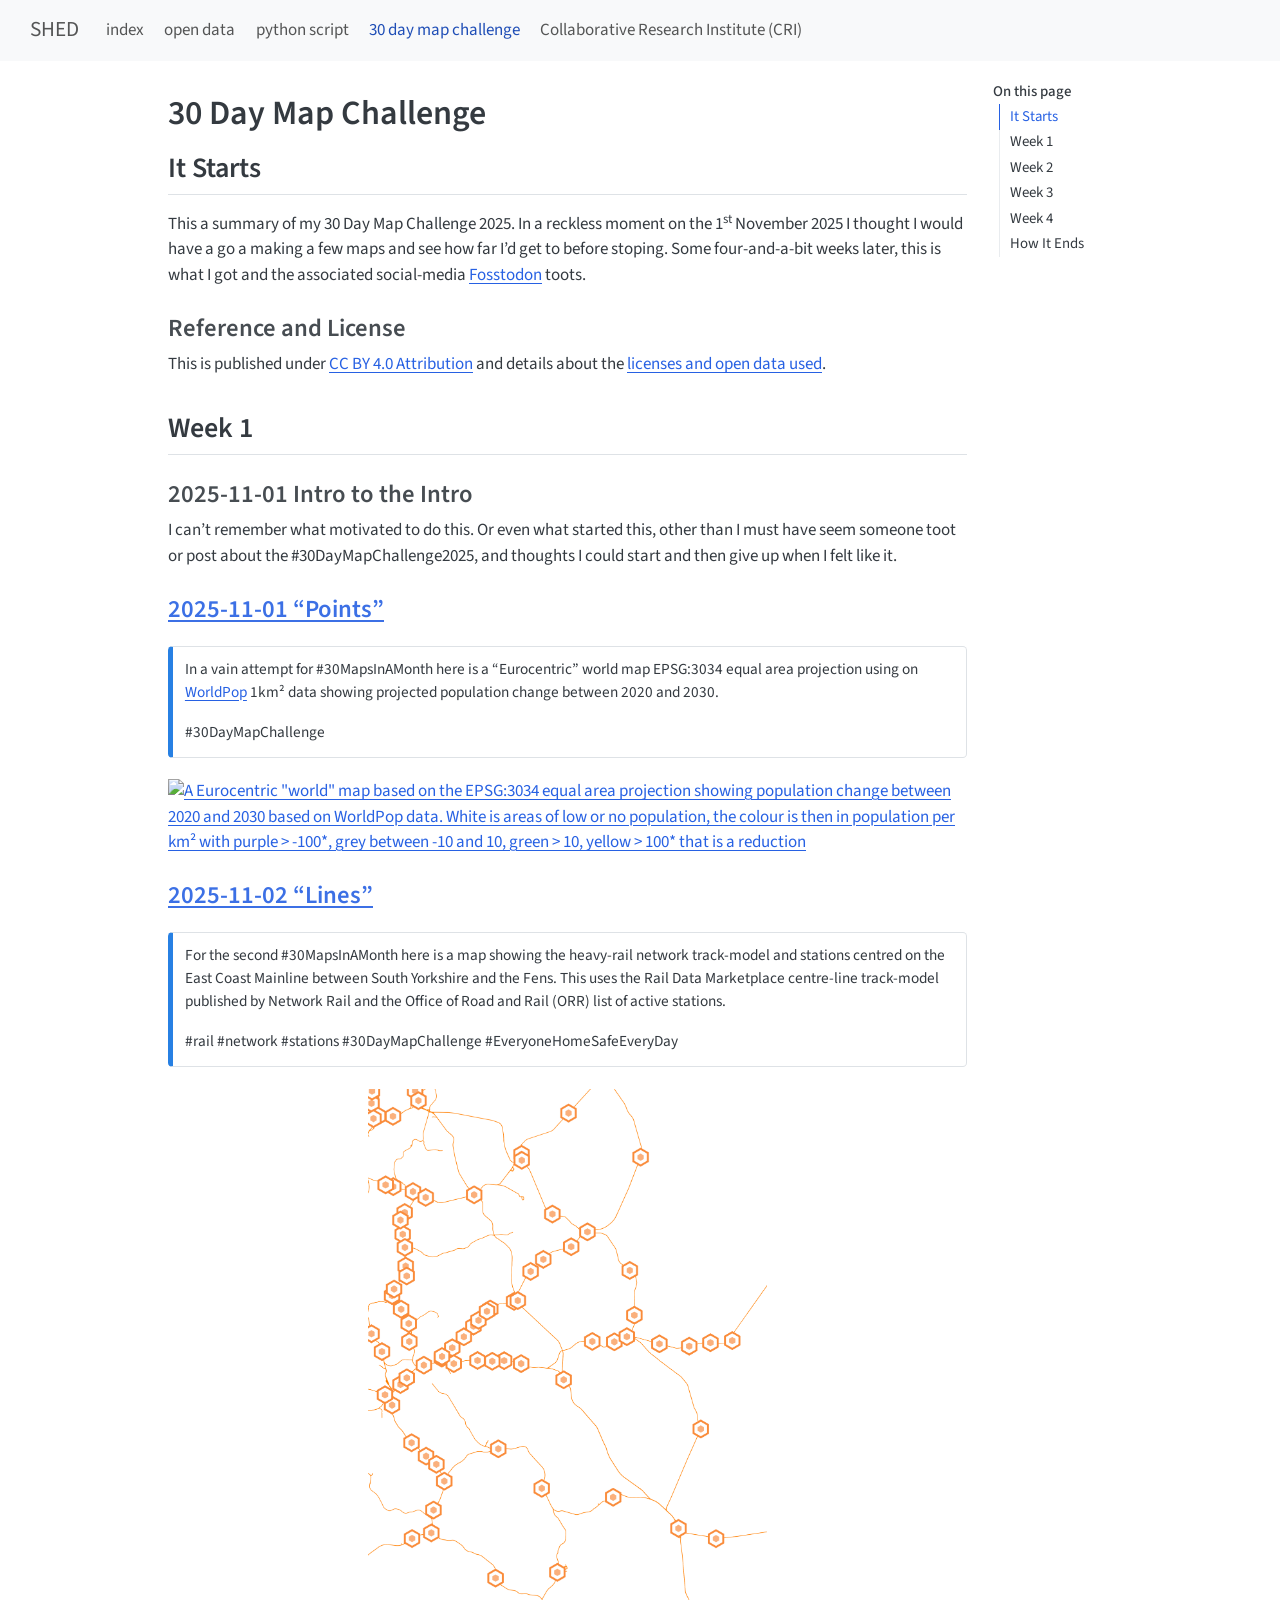
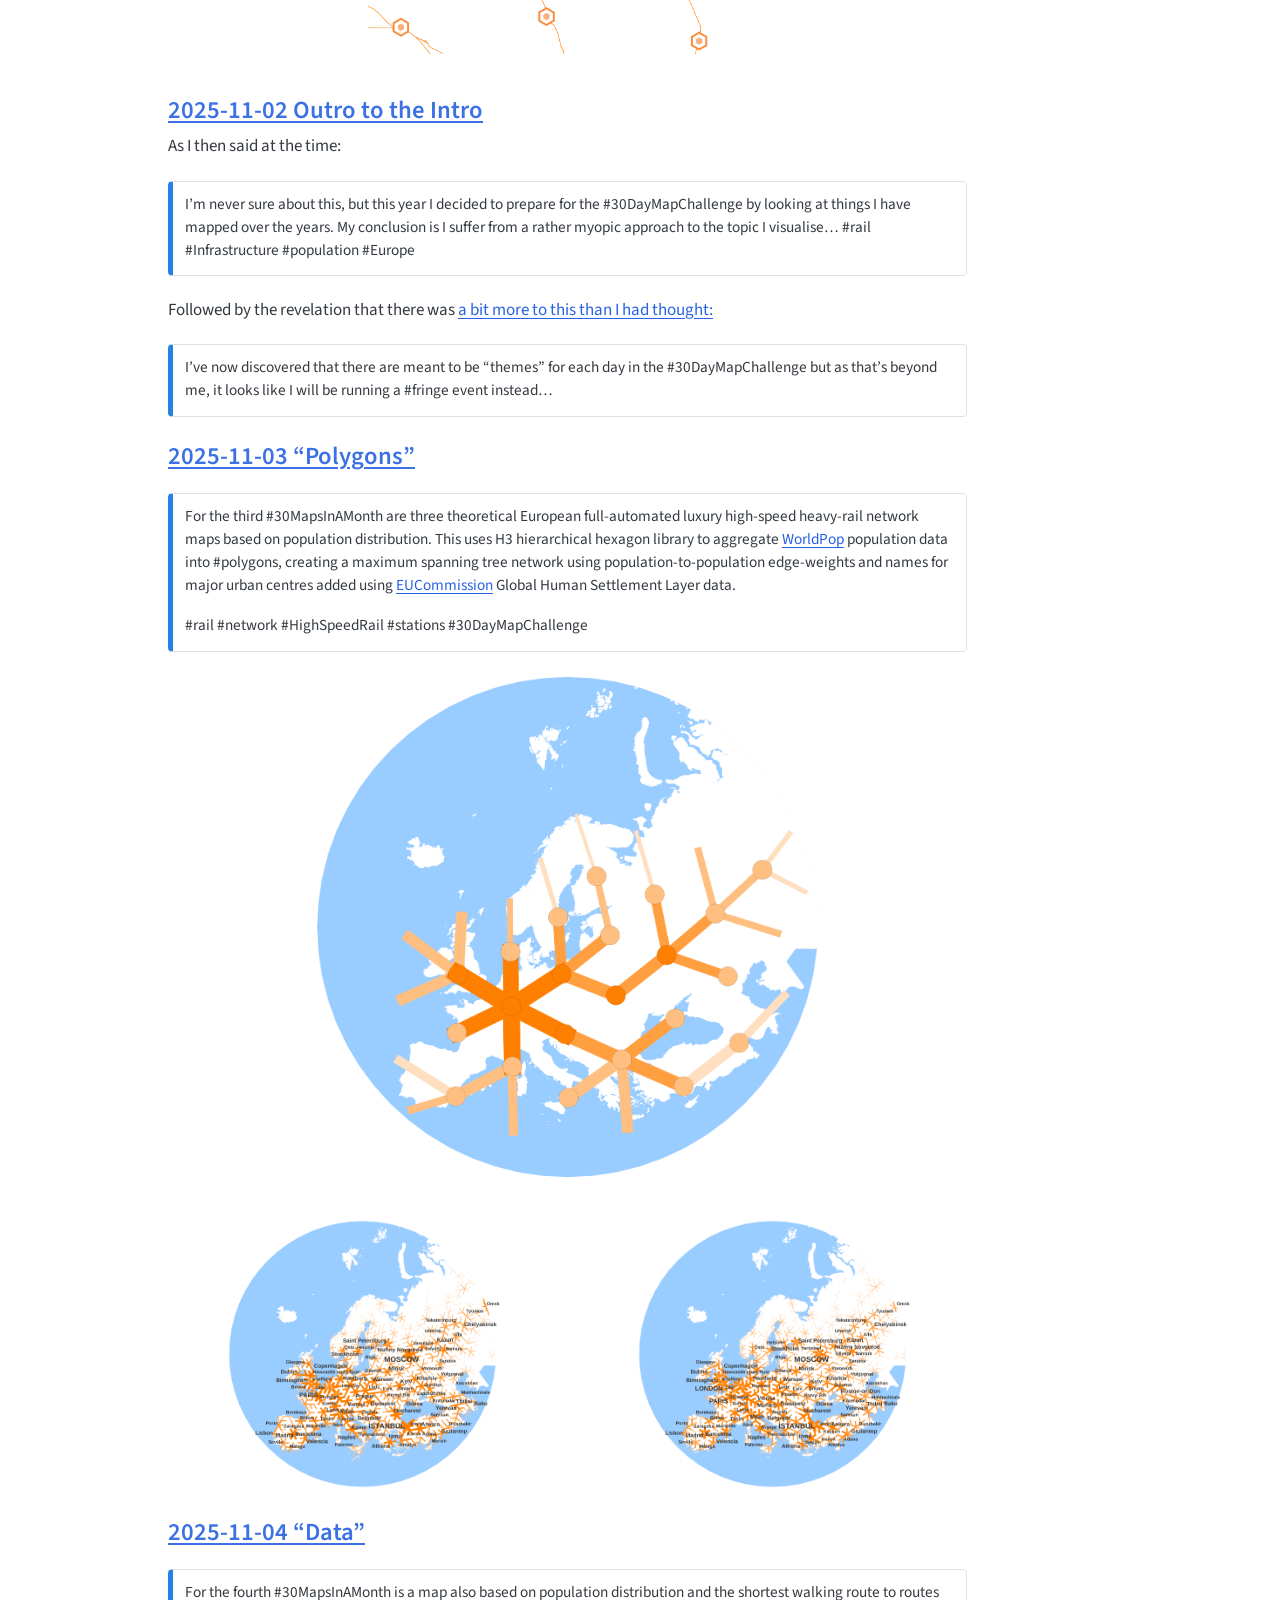
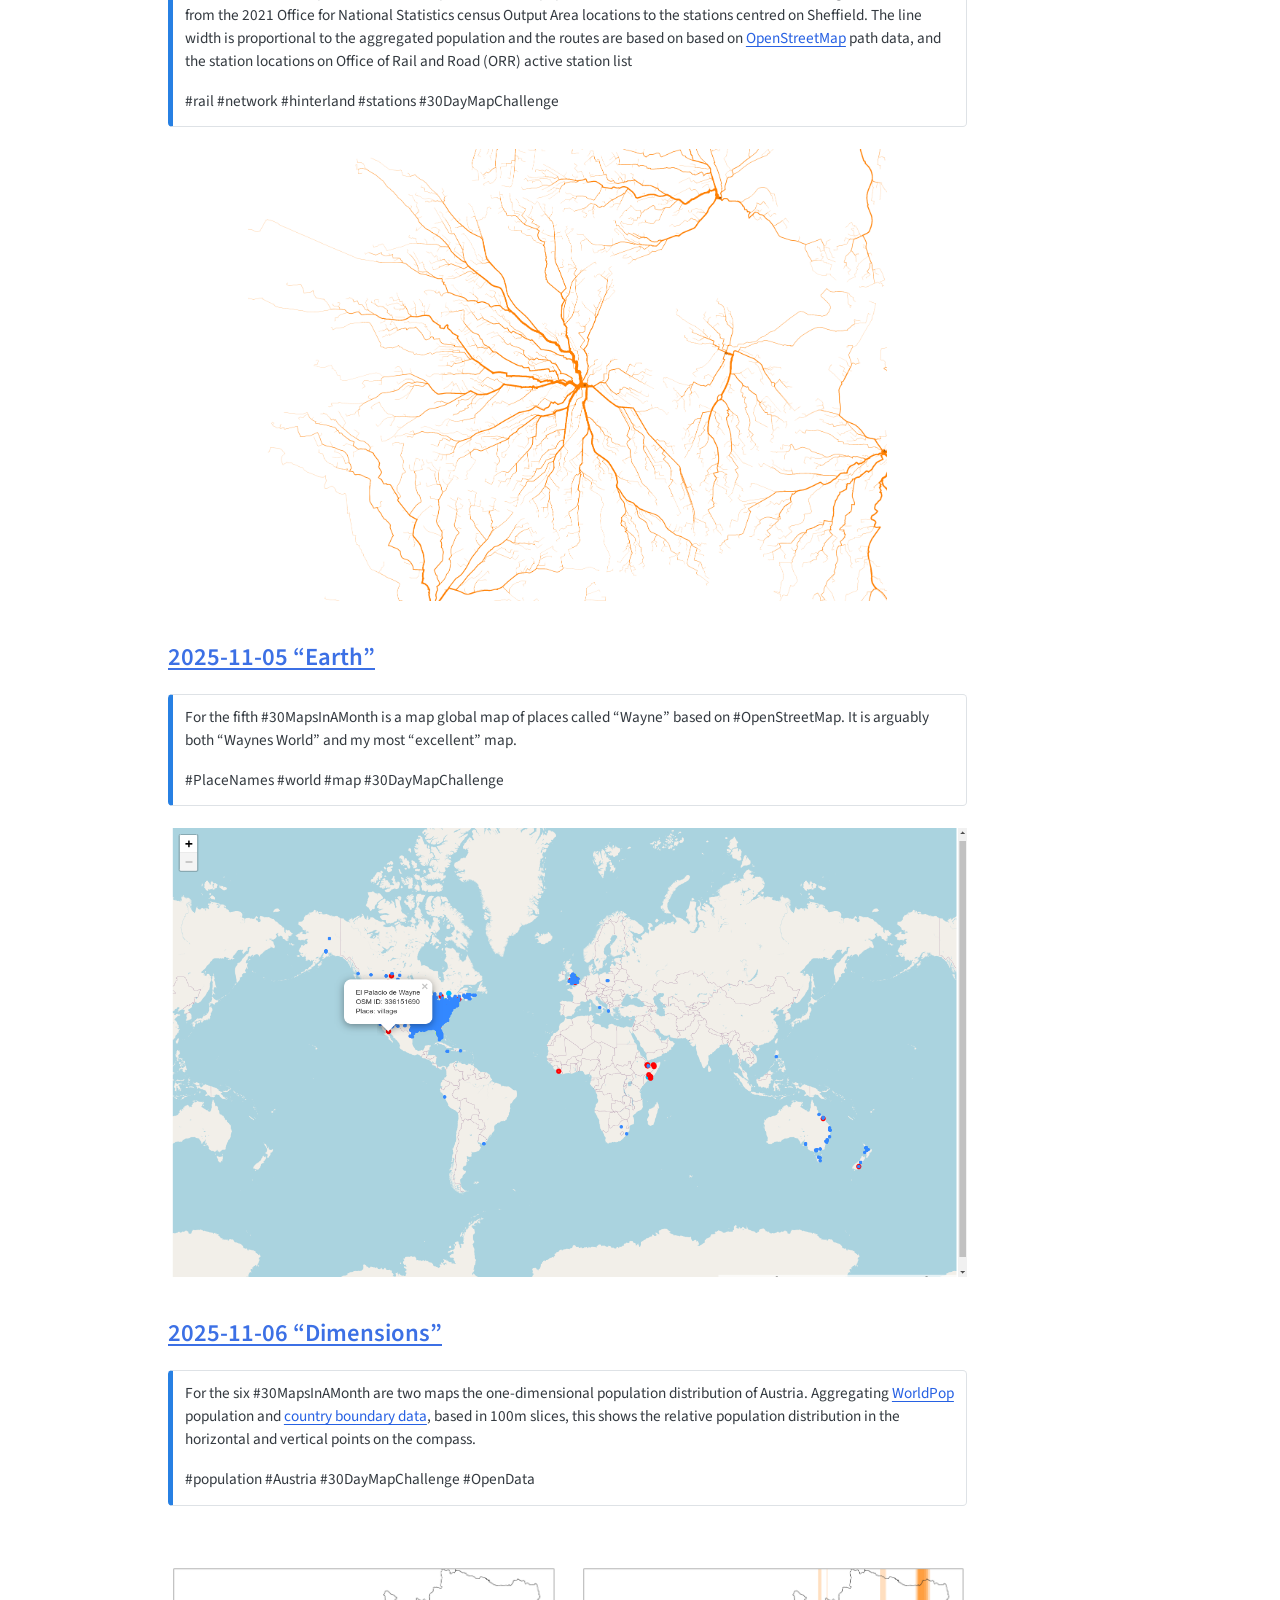
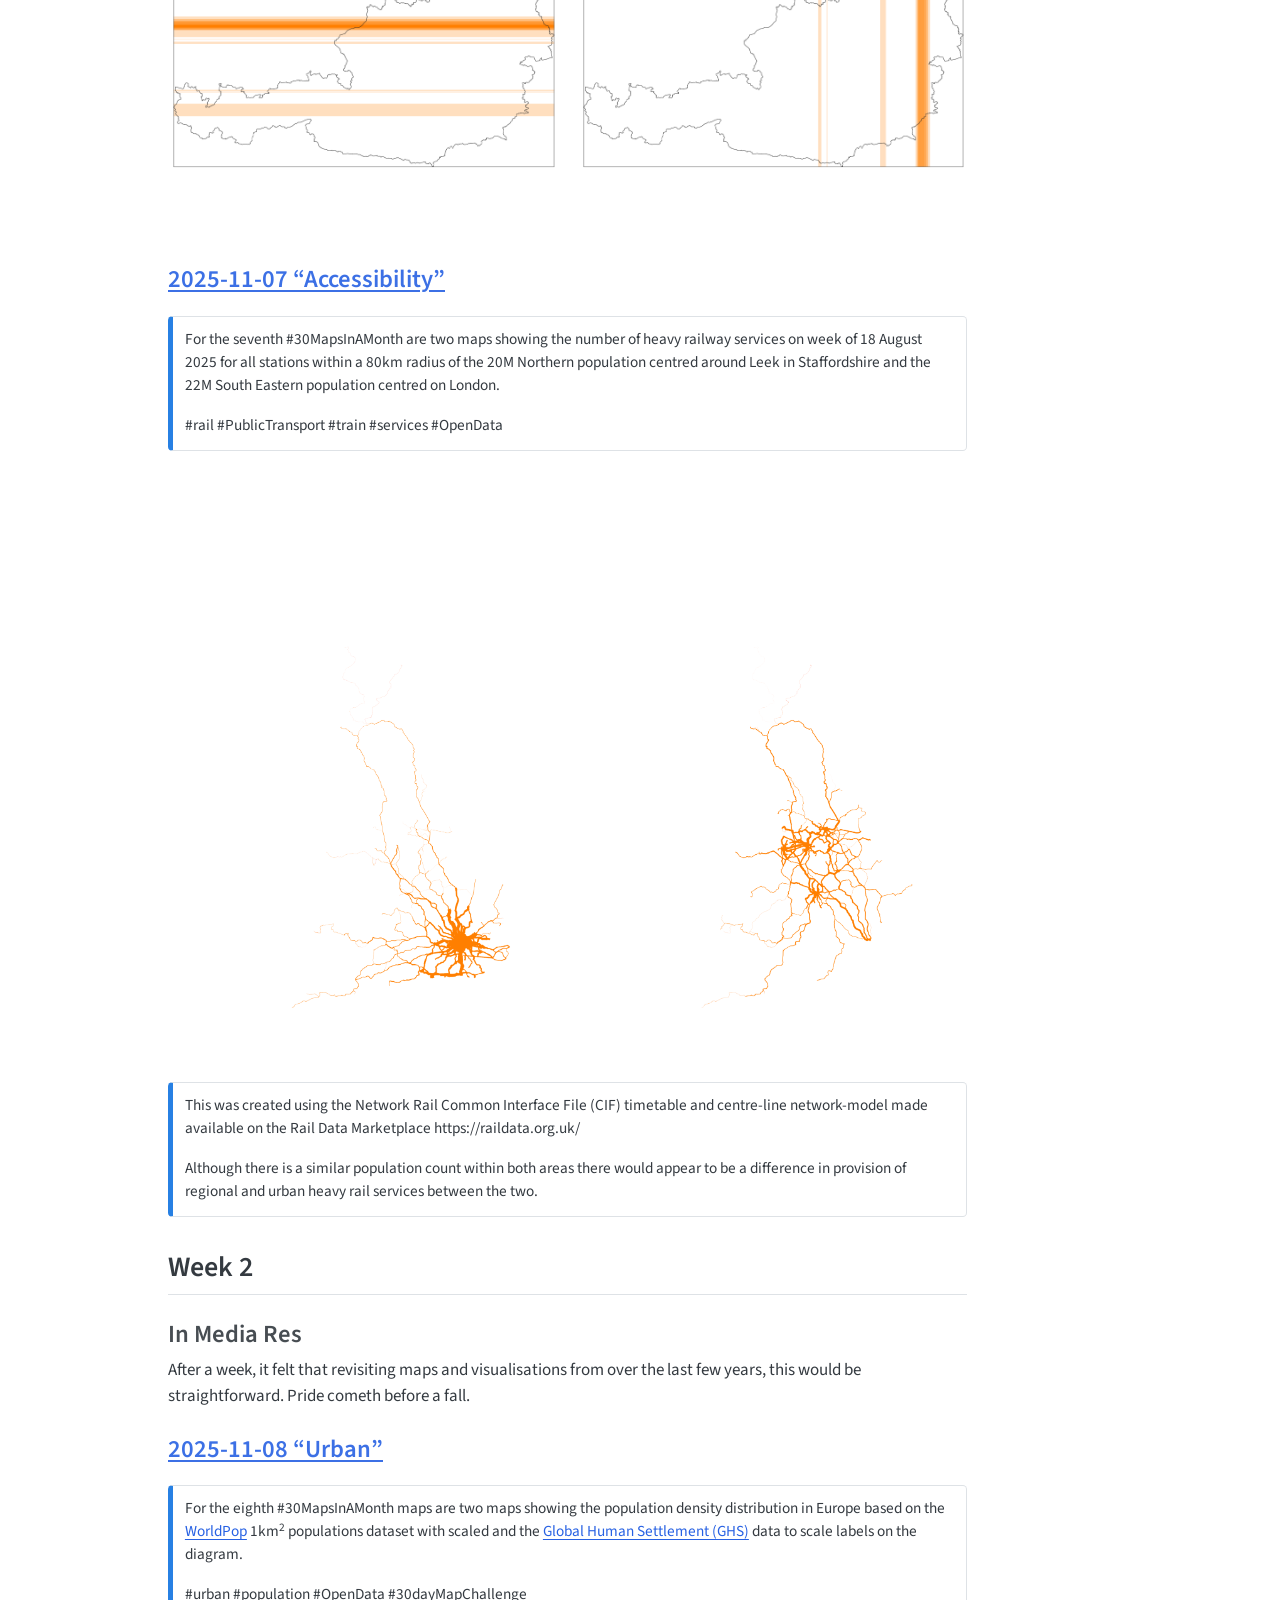
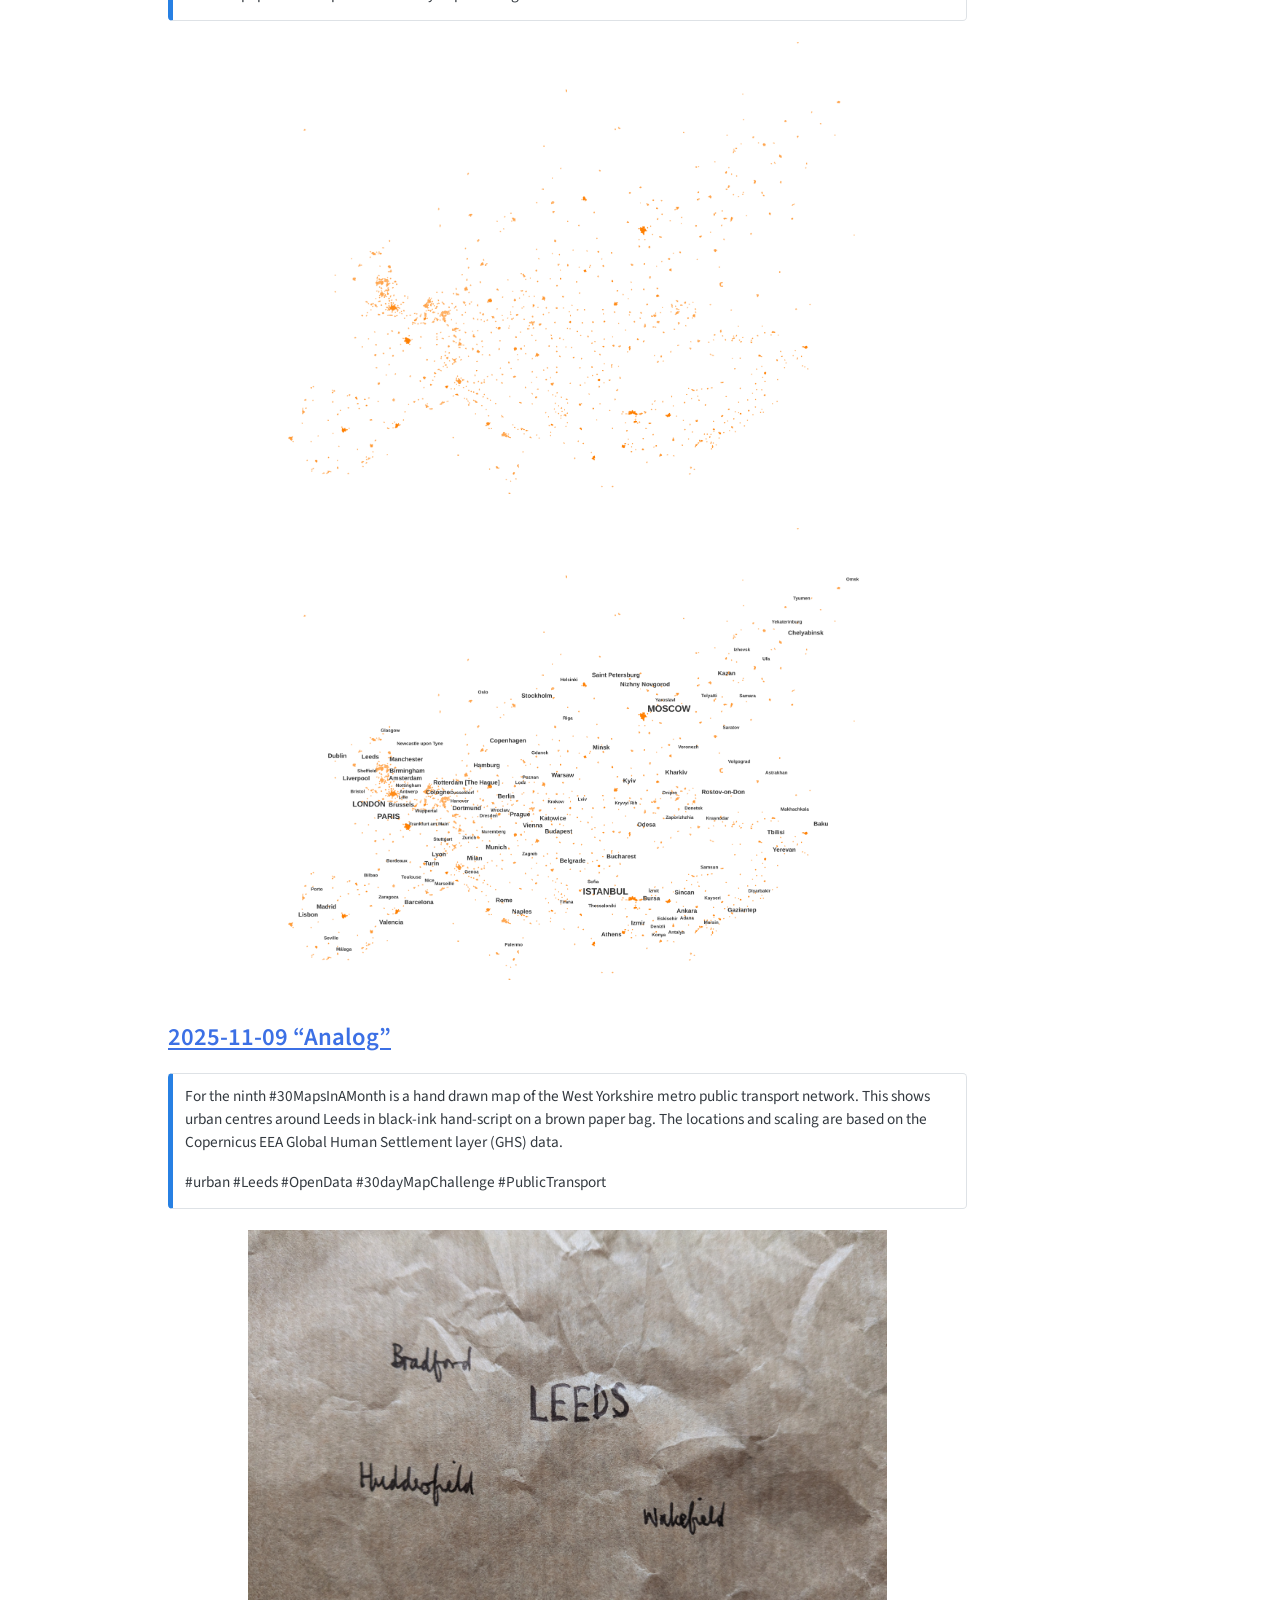
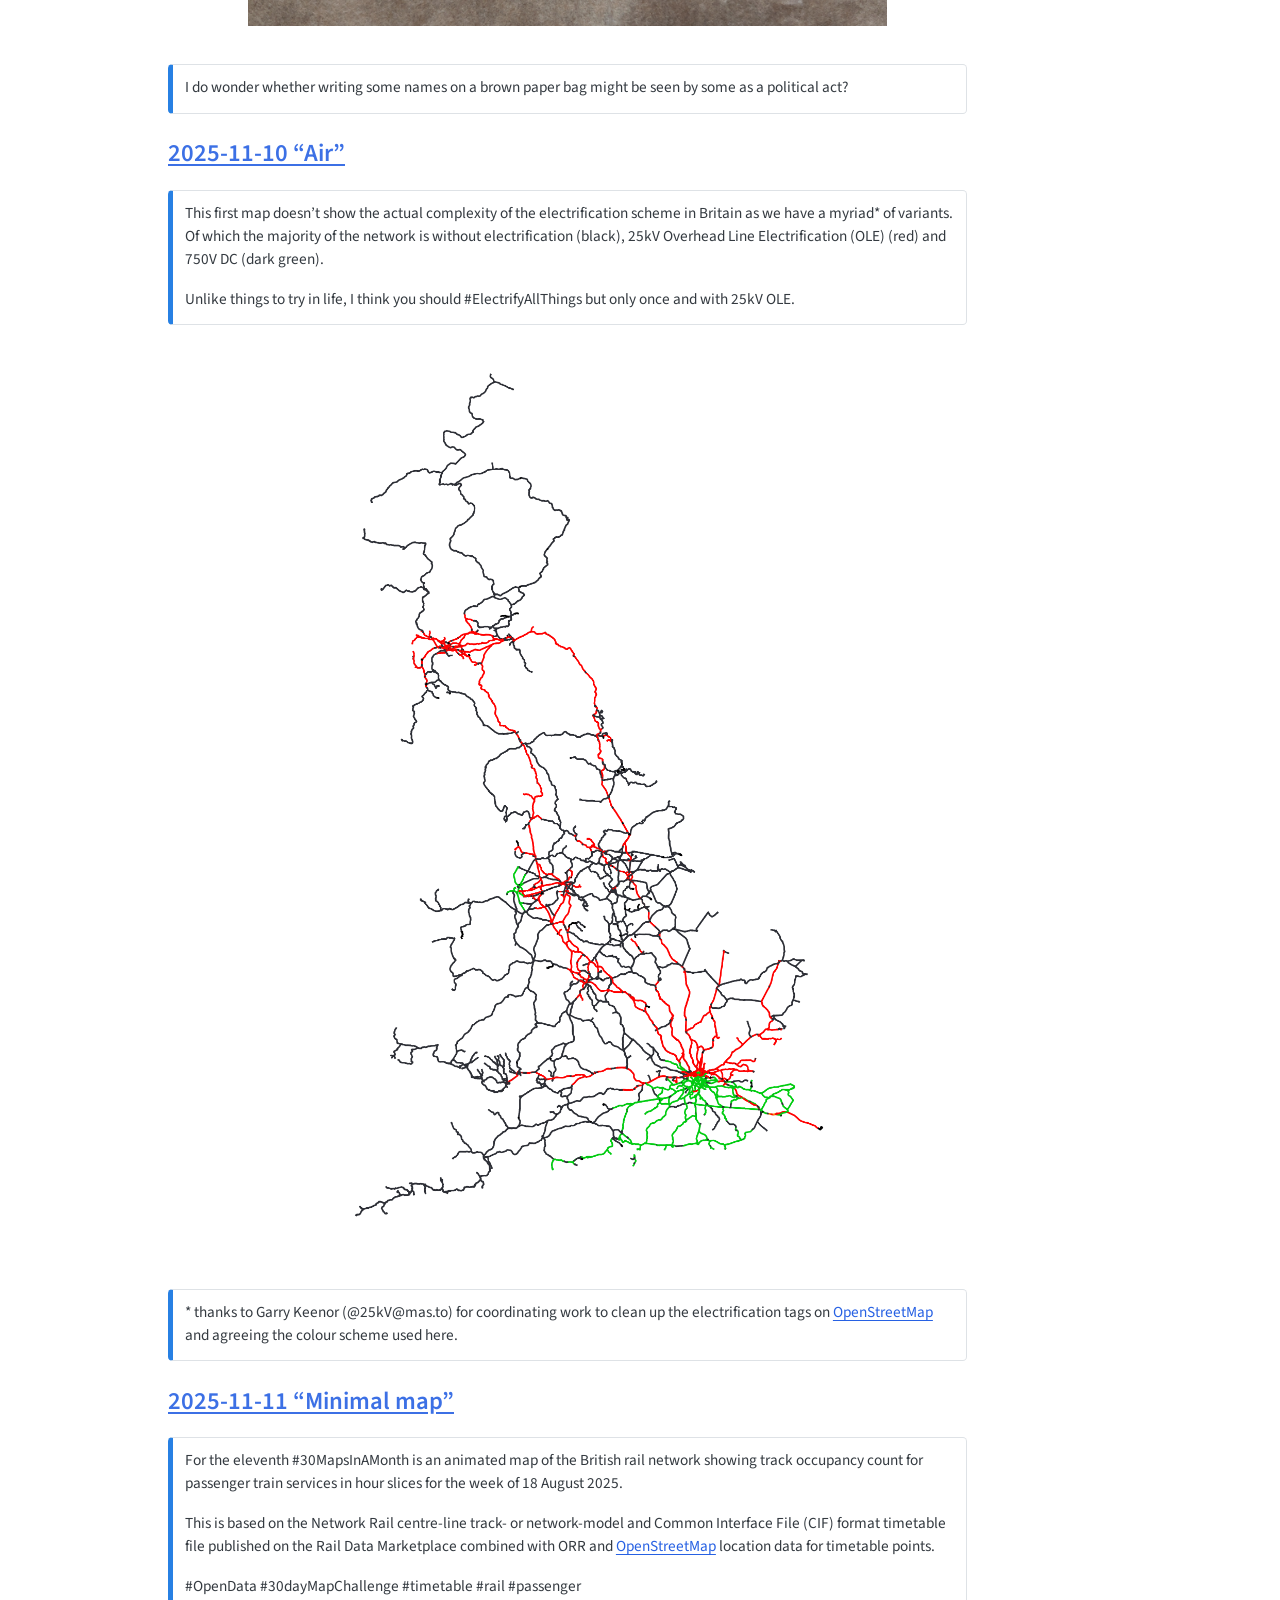
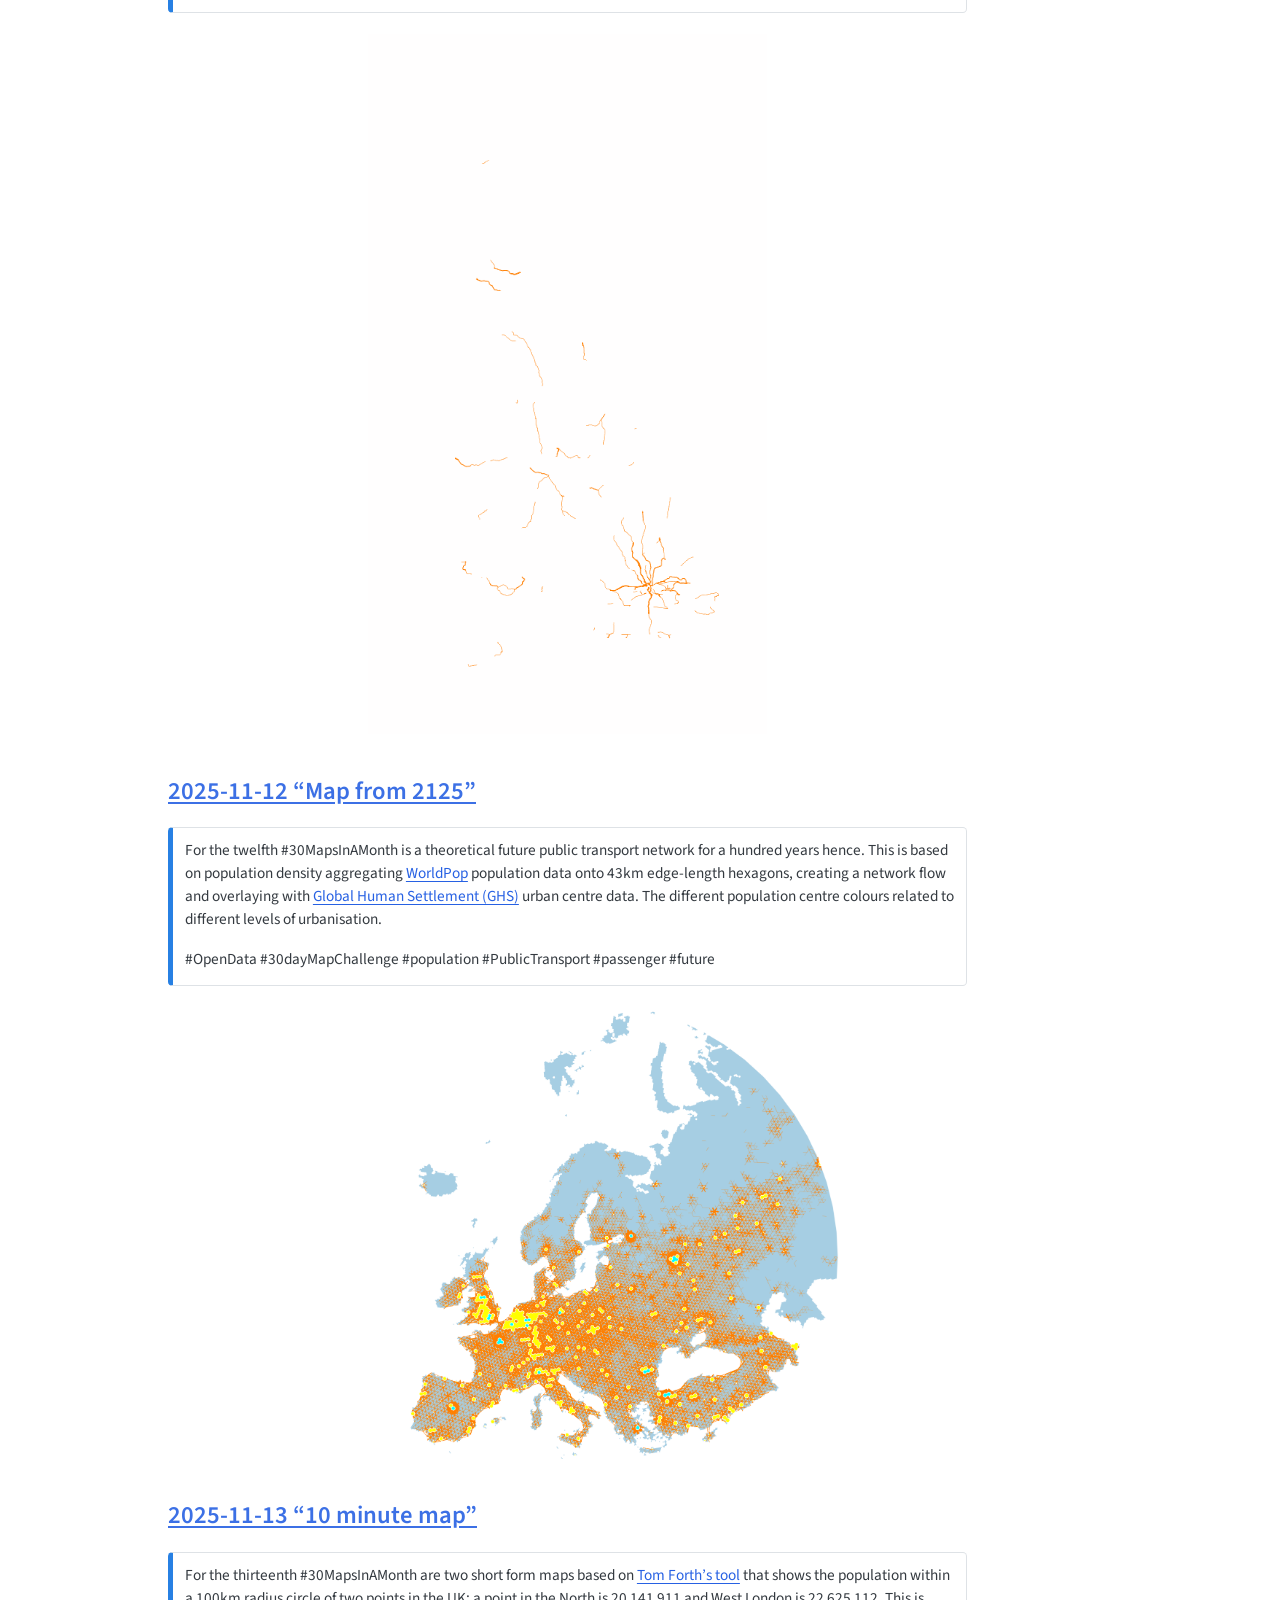
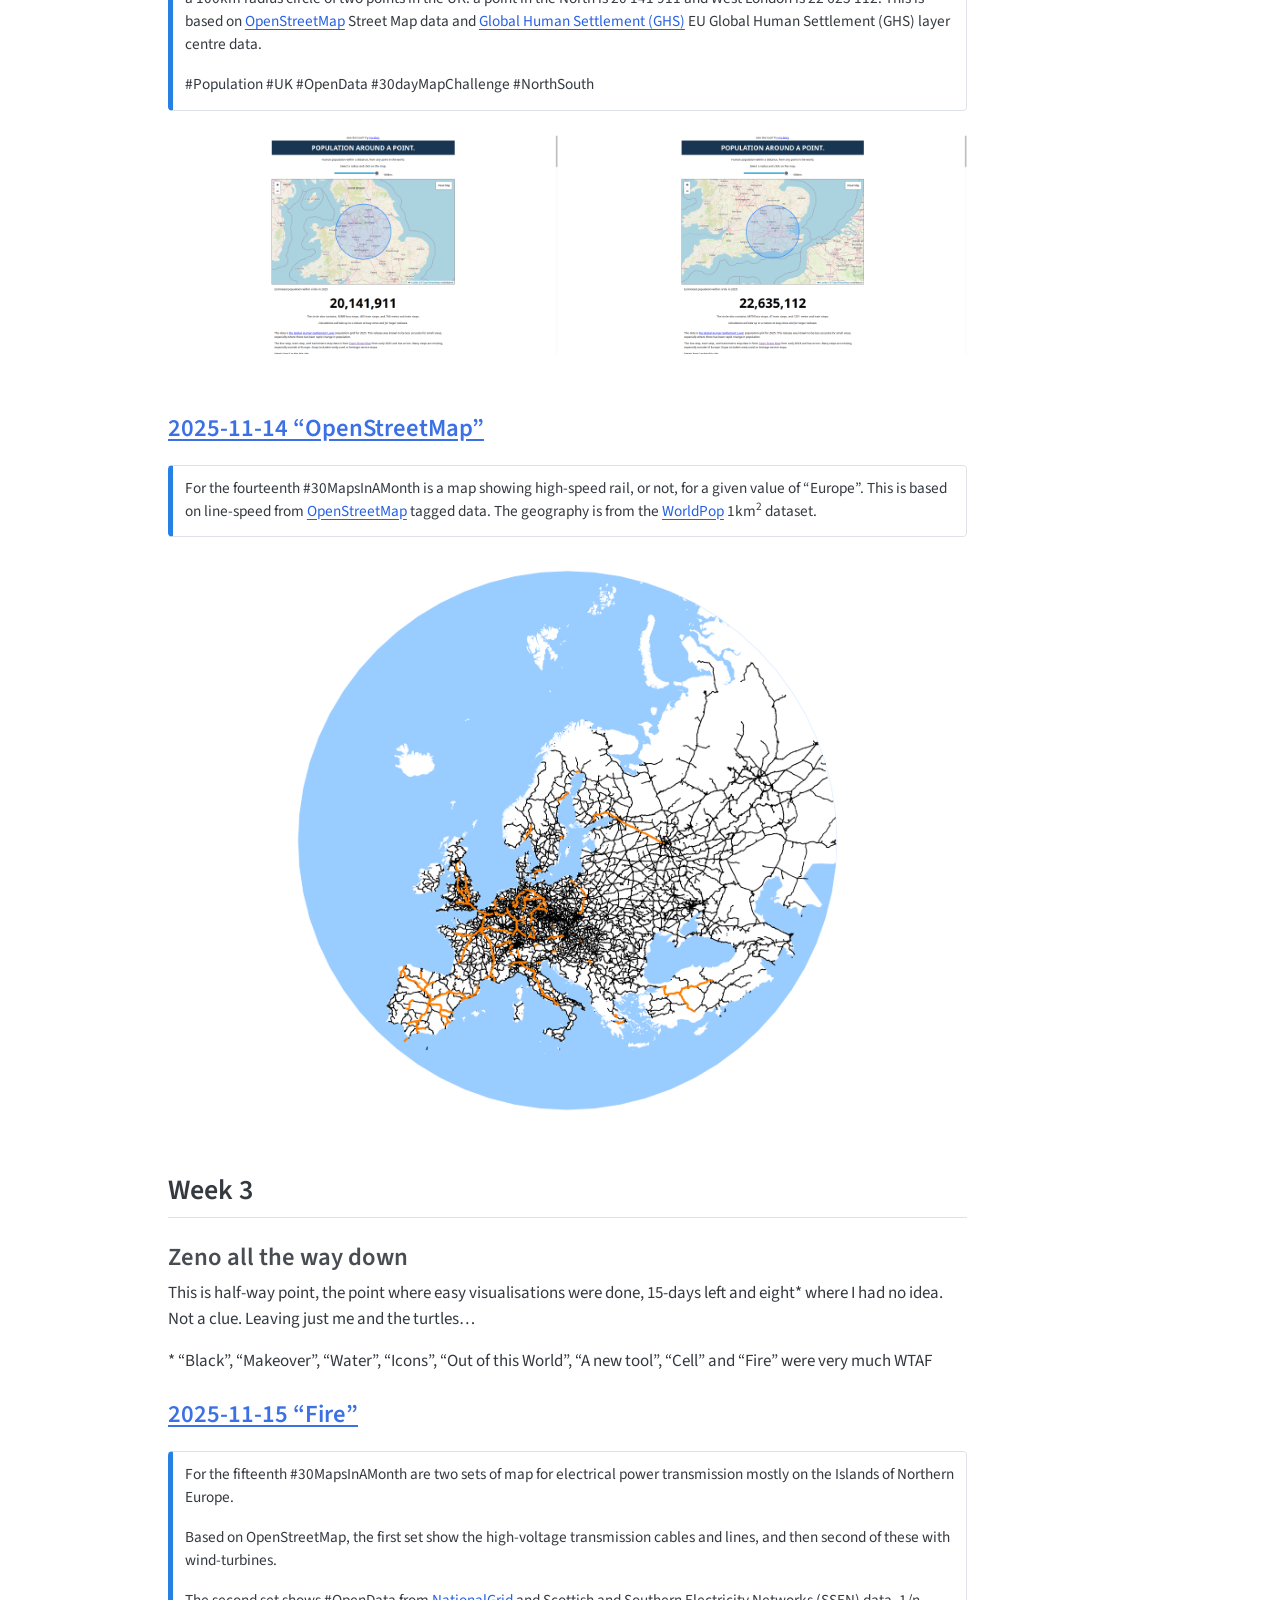
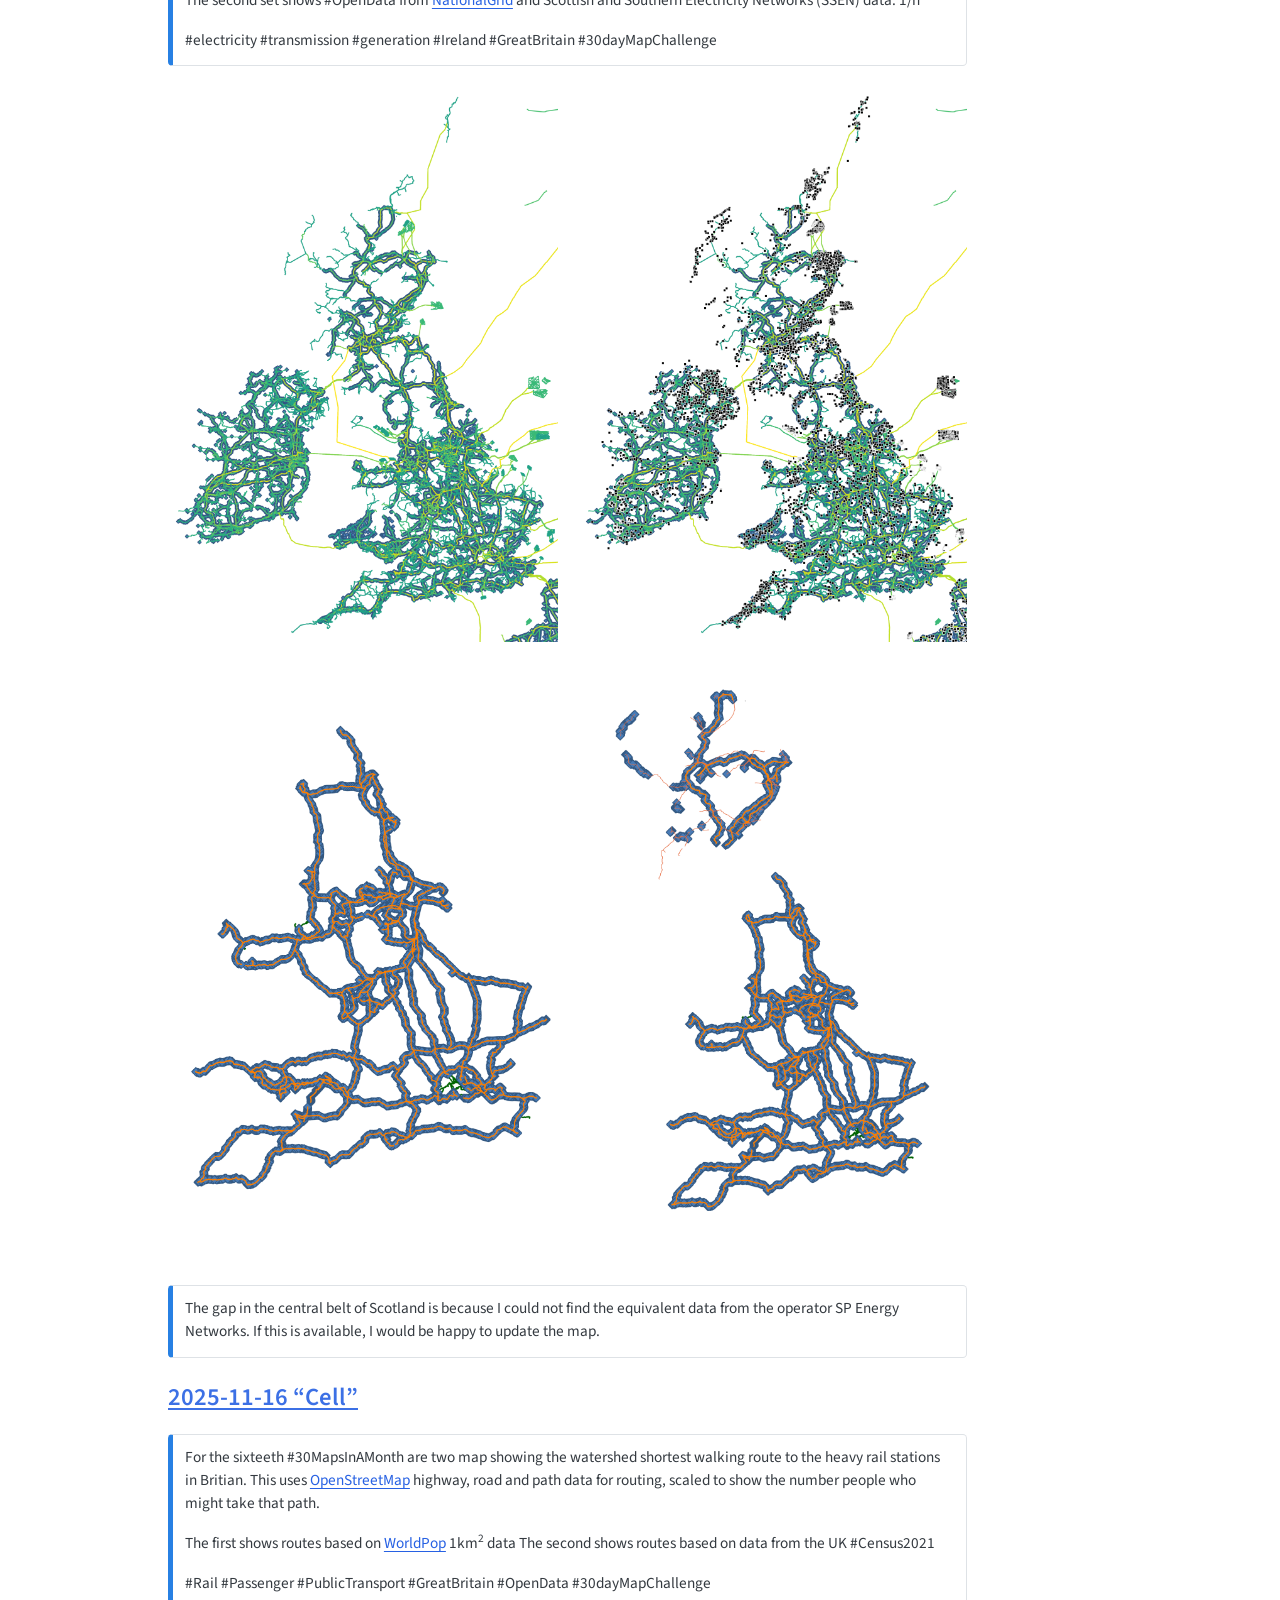
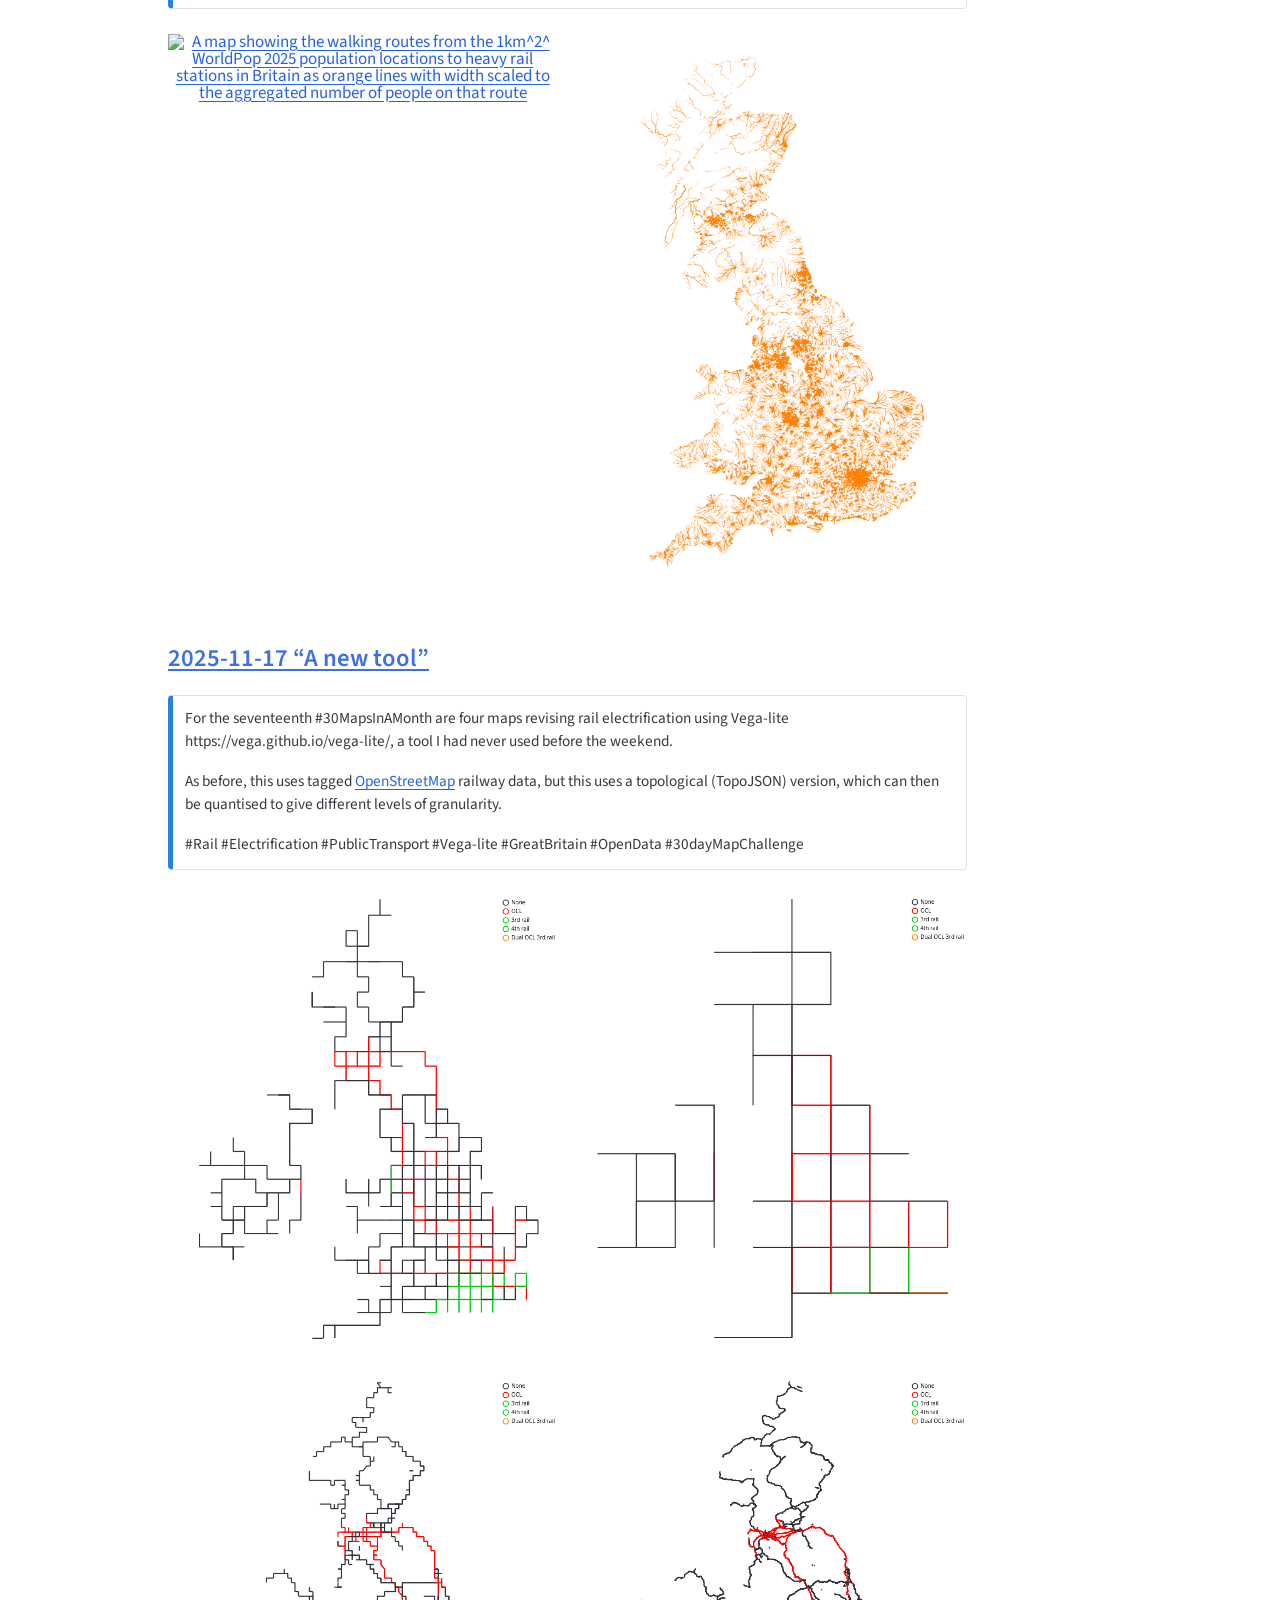
==== 30daymapchallenge.html @ ccc56077 "Built site for gh-pages" ====
<!DOCTYPE html>
<html xmlns="http://www.w3.org/1999/xhtml" lang="en" xml:lang="en"><head>

<meta charset="utf-8">
<meta name="generator" content="quarto-1.5.55">

<meta name="viewport" content="width=device-width, initial-scale=1.0, user-scalable=yes">


<title>30 Day Map Challenge – SHED</title>
<style>
code{white-space: pre-wrap;}
span.smallcaps{font-variant: small-caps;}
div.columns{display: flex; gap: min(4vw, 1.5em);}
div.column{flex: auto; overflow-x: auto;}
div.hanging-indent{margin-left: 1.5em; text-indent: -1.5em;}
ul.task-list{list-style: none;}
ul.task-list li input[type="checkbox"] {
  width: 0.8em;
  margin: 0 0.8em 0.2em -1em; /* quarto-specific, see https://github.com/quarto-dev/quarto-cli/issues/4556 */ 
  vertical-align: middle;
}
</style>


<script src="site_libs/quarto-nav/quarto-nav.js"></script>
<script src="site_libs/quarto-nav/headroom.min.js"></script>
<script src="site_libs/clipboard/clipboard.min.js"></script>
<script src="site_libs/quarto-search/autocomplete.umd.js"></script>
<script src="site_libs/quarto-search/fuse.min.js"></script>
<script src="site_libs/quarto-search/quarto-search.js"></script>
<meta name="quarto:offset" content="./">
<script src="site_libs/quarto-html/quarto.js"></script>
<script src="site_libs/quarto-html/popper.min.js"></script>
<script src="site_libs/quarto-html/tippy.umd.min.js"></script>
<script src="site_libs/quarto-html/anchor.min.js"></script>
<link href="site_libs/quarto-html/tippy.css" rel="stylesheet">
<link href="site_libs/quarto-html/quarto-syntax-highlighting.css" rel="stylesheet" id="quarto-text-highlighting-styles">
<script src="site_libs/bootstrap/bootstrap.min.js"></script>
<link href="site_libs/bootstrap/bootstrap-icons.css" rel="stylesheet">
<link href="site_libs/bootstrap/bootstrap.min.css" rel="stylesheet" id="quarto-bootstrap" data-mode="light">
<script src="site_libs/quarto-contrib/glightbox/glightbox.min.js"></script>
<link href="site_libs/quarto-contrib/glightbox/glightbox.min.css" rel="stylesheet">
<link href="site_libs/quarto-contrib/glightbox/lightbox.css" rel="stylesheet">
<script id="quarto-search-options" type="application/json">{
  "location": "navbar",
  "copy-button": false,
  "collapse-after": 3,
  "panel-placement": "end",
  "type": "overlay",
  "limit": 50,
  "keyboard-shortcut": [
    "f",
    "/",
    "s"
  ],
  "show-item-context": false,
  "language": {
    "search-no-results-text": "No results",
    "search-matching-documents-text": "matching documents",
    "search-copy-link-title": "Copy link to search",
    "search-hide-matches-text": "Hide additional matches",
    "search-more-match-text": "more match in this document",
    "search-more-matches-text": "more matches in this document",
    "search-clear-button-title": "Clear",
    "search-text-placeholder": "",
    "search-detached-cancel-button-title": "Cancel",
    "search-submit-button-title": "Submit",
    "search-label": "Search"
  }
}</script>


</head>

<body class="nav-fixed">

<div id="quarto-search-results"></div>
  <header id="quarto-header" class="headroom fixed-top">
    <nav class="navbar navbar-expand-lg " data-bs-theme="dark">
      <div class="navbar-container container-fluid">
      <div class="navbar-brand-container mx-auto">
    <a class="navbar-brand" href="./index.html">
    <span class="navbar-title">SHED</span>
    </a>
  </div>
            <div id="quarto-search" class="" title="Search"></div>
          <button class="navbar-toggler" type="button" data-bs-toggle="collapse" data-bs-target="#navbarCollapse" aria-controls="navbarCollapse" role="menu" aria-expanded="false" aria-label="Toggle navigation" onclick="if (window.quartoToggleHeadroom) { window.quartoToggleHeadroom(); }">
  <span class="navbar-toggler-icon"></span>
</button>
          <div class="collapse navbar-collapse" id="navbarCollapse">
            <ul class="navbar-nav navbar-nav-scroll me-auto">
  <li class="nav-item">
    <a class="nav-link" href="./index.html"> 
<span class="menu-text">index</span></a>
  </li>  
  <li class="nav-item">
    <a class="nav-link" href="./opendata.html"> 
<span class="menu-text">open data</span></a>
  </li>  
  <li class="nav-item">
    <a class="nav-link" href="./script.html"> 
<span class="menu-text">python script</span></a>
  </li>  
  <li class="nav-item">
    <a class="nav-link active" href="./30daymapchallenge.html" aria-current="page"> 
<span class="menu-text">30 day map challenge</span></a>
  </li>  
  <li class="nav-item">
    <a class="nav-link" href="./CRI.qmd"> 
<span class="menu-text">Collaborative Research Institute (CRI)</span></a>
  </li>  
</ul>
          </div> <!-- /navcollapse -->
            <div class="quarto-navbar-tools">
</div>
      </div> <!-- /container-fluid -->
    </nav>
</header>
<!-- content -->
<div id="quarto-content" class="quarto-container page-columns page-rows-contents page-layout-article page-navbar">
<!-- sidebar -->
<!-- margin-sidebar -->
    <div id="quarto-margin-sidebar" class="sidebar margin-sidebar">
        <nav id="TOC" role="doc-toc" class="toc-active">
    <h2 id="toc-title">On this page</h2>
   
  <ul>
  <li><a href="#it-starts" id="toc-it-starts" class="nav-link active" data-scroll-target="#it-starts">It Starts</a>
  <ul class="collapse">
  <li><a href="#reference-and-license" id="toc-reference-and-license" class="nav-link" data-scroll-target="#reference-and-license">Reference and License</a></li>
  </ul></li>
  <li><a href="#week-1" id="toc-week-1" class="nav-link" data-scroll-target="#week-1">Week 1</a>
  <ul class="collapse">
  <li><a href="#intro-to-the-intro" id="toc-intro-to-the-intro" class="nav-link" data-scroll-target="#intro-to-the-intro">2025-11-01 Intro to the Intro</a></li>
  <li><a href="#points" id="toc-points" class="nav-link" data-scroll-target="#points">2025-11-01 “Points”</a></li>
  <li><a href="#lines" id="toc-lines" class="nav-link" data-scroll-target="#lines">2025-11-02 “Lines”</a></li>
  <li><a href="#outro-to-the-intro" id="toc-outro-to-the-intro" class="nav-link" data-scroll-target="#outro-to-the-intro">2025-11-02 Outro to the Intro</a></li>
  <li><a href="#polygons" id="toc-polygons" class="nav-link" data-scroll-target="#polygons">2025-11-03 “Polygons”</a></li>
  <li><a href="#data" id="toc-data" class="nav-link" data-scroll-target="#data">2025-11-04 “Data”</a></li>
  <li><a href="#earth" id="toc-earth" class="nav-link" data-scroll-target="#earth">2025-11-05 “Earth”</a></li>
  <li><a href="#dimensions" id="toc-dimensions" class="nav-link" data-scroll-target="#dimensions">2025-11-06 “Dimensions”</a></li>
  <li><a href="#accessibility" id="toc-accessibility" class="nav-link" data-scroll-target="#accessibility">2025-11-07 “Accessibility”</a></li>
  </ul></li>
  <li><a href="#week-2" id="toc-week-2" class="nav-link" data-scroll-target="#week-2">Week 2</a>
  <ul class="collapse">
  <li><a href="#in-media-res" id="toc-in-media-res" class="nav-link" data-scroll-target="#in-media-res">In Media Res</a></li>
  <li><a href="#urban" id="toc-urban" class="nav-link" data-scroll-target="#urban">2025-11-08 “Urban”</a></li>
  <li><a href="#analog" id="toc-analog" class="nav-link" data-scroll-target="#analog">2025-11-09 “Analog”</a></li>
  <li><a href="#air" id="toc-air" class="nav-link" data-scroll-target="#air">2025-11-10 “Air”</a></li>
  <li><a href="#minimal-map" id="toc-minimal-map" class="nav-link" data-scroll-target="#minimal-map">2025-11-11 “Minimal map”</a></li>
  <li><a href="#map-from-2125" id="toc-map-from-2125" class="nav-link" data-scroll-target="#map-from-2125">2025-11-12 “Map from 2125”</a></li>
  <li><a href="#minute-map" id="toc-minute-map" class="nav-link" data-scroll-target="#minute-map">2025-11-13 “10 minute map”</a></li>
  <li><a href="#openstreetmap" id="toc-openstreetmap" class="nav-link" data-scroll-target="#openstreetmap">2025-11-14 “OpenStreetMap”</a></li>
  </ul></li>
  <li><a href="#week-3" id="toc-week-3" class="nav-link" data-scroll-target="#week-3">Week 3</a>
  <ul class="collapse">
  <li><a href="#zeno-all-the-way-down" id="toc-zeno-all-the-way-down" class="nav-link" data-scroll-target="#zeno-all-the-way-down">Zeno all the way down</a></li>
  <li><a href="#fire" id="toc-fire" class="nav-link" data-scroll-target="#fire">2025-11-15 “Fire”</a></li>
  <li><a href="#cell" id="toc-cell" class="nav-link" data-scroll-target="#cell">2025-11-16 “Cell”</a></li>
  <li><a href="#a-new-tool" id="toc-a-new-tool" class="nav-link" data-scroll-target="#a-new-tool">2025-11-17 “A new tool”</a></li>
  <li><a href="#out-of-this-world" id="toc-out-of-this-world" class="nav-link" data-scroll-target="#out-of-this-world">2025-11-18 “Out of this world”</a></li>
  <li><a href="#projections" id="toc-projections" class="nav-link" data-scroll-target="#projections">2025-11-19 “Projections”</a></li>
  <li><a href="#water" id="toc-water" class="nav-link" data-scroll-target="#water">2025-11-20 “Water”</a></li>
  <li><a href="#icons" id="toc-icons" class="nav-link" data-scroll-target="#icons">2025-11-21 “Icons”</a></li>
  </ul></li>
  <li><a href="#week-4" id="toc-week-4" class="nav-link" data-scroll-target="#week-4">Week 4</a>
  <ul class="collapse">
  <li><a href="#intro-to-the-outro" id="toc-intro-to-the-outro" class="nav-link" data-scroll-target="#intro-to-the-outro">Intro to the Outro</a></li>
  <li><a href="#natural-earth" id="toc-natural-earth" class="nav-link" data-scroll-target="#natural-earth">2025-11-22 “Natural Earth”</a></li>
  <li><a href="#process" id="toc-process" class="nav-link" data-scroll-target="#process">2025-11-23 “Process”</a></li>
  <li><a href="#places-and-names" id="toc-places-and-names" class="nav-link" data-scroll-target="#places-and-names">2025-11-24 “Places and names”</a></li>
  <li><a href="#hexagons" id="toc-hexagons" class="nav-link" data-scroll-target="#hexagons">2025-11-25 “Hexagons”</a></li>
  <li><a href="#transport" id="toc-transport" class="nav-link" data-scroll-target="#transport">2025-11-26 “Transport”</a></li>
  <li><a href="#boundaries" id="toc-boundaries" class="nav-link" data-scroll-target="#boundaries">2025-11-27 “Boundaries”</a></li>
  <li><a href="#black" id="toc-black" class="nav-link" data-scroll-target="#black">2025-11-28 “Black”</a></li>
  <li><a href="#raster" id="toc-raster" class="nav-link" data-scroll-target="#raster">2025-11-29 “Raster”</a></li>
  <li><a href="#makeover" id="toc-makeover" class="nav-link" data-scroll-target="#makeover">2025-11-30 “Makeover”</a></li>
  </ul></li>
  <li><a href="#how-it-ends" id="toc-how-it-ends" class="nav-link" data-scroll-target="#how-it-ends">How It Ends</a></li>
  </ul>
</nav>
    </div>
<!-- main -->
<main class="content" id="quarto-document-content">

<header id="title-block-header" class="quarto-title-block default">
<div class="quarto-title">
<h1 class="title">30 Day Map Challenge</h1>
</div>



<div class="quarto-title-meta">

    
  
    
  </div>
  


</header>


<section id="it-starts" class="level2">
<h2 class="anchored" data-anchor-id="it-starts">It Starts</h2>
<p>This a summary of my 30 Day Map Challenge 2025. In a reckless moment on the 1<sup>st</sup> November 2025 I thought I would have a go a making a few maps and see how far I’d get to before stoping. Some four-and-a-bit weeks later, this is what I got and the associated social-media <a href="https://fosstodon.org/deck/@wnd">Fosstodon</a> toots.</p>
<section id="reference-and-license" class="level3">
<h3 class="anchored" data-anchor-id="reference-and-license">Reference and License</h3>
<p>This is published under <a href="https://creativecommons.org/licenses/by/4.0/deed.en">CC BY 4.0 Attribution</a> and details about the <a href="https://anisotropi4.github.io/shed/opendata.html">licenses and open data used</a>.</p>
</section>
</section>
<section id="week-1" class="level2">
<h2 class="anchored" data-anchor-id="week-1">Week 1</h2>
<section id="intro-to-the-intro" class="level3">
<h3 class="anchored" data-anchor-id="intro-to-the-intro">2025-11-01 Intro to the Intro</h3>
<p>I can’t remember what motivated to do this. Or even what started this, other than I must have seem someone toot or post about the #30DayMapChallenge2025, and thoughts I could start and then give up when I felt like it.</p>
</section>
<section id="points" class="level3">
<h3 class="anchored" data-anchor-id="points"><a href="https://fosstodon.org/@wnd/115476758004810874">2025-11-01 “Points”</a></h3>
<div class="callout callout-style-simple callout-note no-icon">
<div class="callout-body d-flex">
<div class="callout-icon-container">
<i class="callout-icon no-icon"></i>
</div>
<div class="callout-body-container">
<p>In a vain attempt for #30MapsInAMonth here is a “Eurocentric” world map EPSG:3034 equal area projection using on <a href="https://hub.worldpop.org/project/categories?id=3">WorldPop</a> 1km² data showing projected population change between 2020 and 2030.</p>
<p>#30DayMapChallenge</p>
</div>
</div>
</div>
<p><a href="30-day/01/eurocentrum-01.png" class="lightbox" data-gallery="quarto-lightbox-gallery-1"><img src="30-day/01/eurocentrum-01.png" class="img-fluid" alt="A Eurocentric &quot;world&quot; map based on the EPSG:3034 equal area projection showing population change between 2020 and 2030 based on WorldPop data. White is areas of low or no population, the colour is then in population per km² with purple > -100*, grey between -10 and 10, green > 10, yellow > 100* that is a reduction"></a></p>
</section>
<section id="lines" class="level3">
<h3 class="anchored" data-anchor-id="lines"><a href="https://fosstodon.org/@wnd/115479839907939776">2025-11-02 “Lines”</a></h3>
<div class="callout callout-style-simple callout-note no-icon">
<div class="callout-body d-flex">
<div class="callout-icon-container">
<i class="callout-icon no-icon"></i>
</div>
<div class="callout-body-container">
<p>For the second #30MapsInAMonth here is a map showing the heavy-rail network track-model and stations centred on the East Coast Mainline between South Yorkshire and the Fens. This uses the Rail Data Marketplace centre-line track-model published by Network Rail and the Office of Road and Rail (ORR) list of active stations.</p>
<p>#rail #network #stations #30DayMapChallenge #EveryoneHomeSafeEveryDay</p>
</div>
</div>
</div>
<div class="quarto-figure quarto-figure-center">
<figure class="figure">
<p><a href="30-day/02/south-yorkshire-fens-01.png" class="lightbox" data-gallery="quarto-lightbox-gallery-2"><img src="30-day/02/south-yorkshire-fens-01.png" class="img-fluid quarto-figure quarto-figure-center figure-img" style="width:50.0%" alt="A map showing the heavy rail network model as orange lines with stations as layers orange hexagons. The map centred on the East Coast Main Line between South Yorkshire and the Fens"></a></p>
</figure>
</div>
</section>
<section id="outro-to-the-intro" class="level3">
<h3 class="anchored" data-anchor-id="outro-to-the-intro"><a href="https://fosstodon.org/@wnd/115481179128707599">2025-11-02 Outro to the Intro</a></h3>
<p>As I then said at the time:</p>
<div class="callout callout-style-simple callout-note no-icon">
<div class="callout-body d-flex">
<div class="callout-icon-container">
<i class="callout-icon no-icon"></i>
</div>
<div class="callout-body-container">
<p>I’m never sure about this, but this year I decided to prepare for the #30DayMapChallenge by looking at things I have mapped over the years. My conclusion is I suffer from a rather myopic approach to the topic I visualise… #rail #Infrastructure #population #Europe</p>
</div>
</div>
</div>
<p>Followed by the revelation that there was <a href="https://fosstodon.org/@wnd/115481320820744649">a bit more to this than I had thought:</a></p>
<div class="callout callout-style-simple callout-note no-icon">
<div class="callout-body d-flex">
<div class="callout-icon-container">
<i class="callout-icon no-icon"></i>
</div>
<div class="callout-body-container">
<p>I’ve now discovered that there are meant to be “themes” for each day in the #30DayMapChallenge but as that’s beyond me, it looks like I will be running a #fringe event instead…</p>
</div>
</div>
</div>
</section>
<section id="polygons" class="level3">
<h3 class="anchored" data-anchor-id="polygons"><a href="https://fosstodon.org/@wnd/115484726949074623">2025-11-03 “Polygons”</a></h3>
<div class="callout callout-style-simple callout-note no-icon">
<div class="callout-body d-flex">
<div class="callout-icon-container">
<i class="callout-icon no-icon"></i>
</div>
<div class="callout-body-container">
<p>For the third #30MapsInAMonth are three theoretical European full-automated luxury high-speed heavy-rail network maps based on population distribution. This uses H3 hierarchical hexagon library to aggregate <a href="https://hub.worldpop.org/project/categories?id=3">WorldPop</a> population data into #polygons, creating a maximum spanning tree network using population-to-population edge-weights and names for major urban centres added using <a href="https://human-settlement.emergency.copernicus.eu/ghs_stat_ucdb2015mt_r2019a.php">EUCommission</a> Global Human Settlement Layer data.</p>
<p>#rail #network #HighSpeedRail #stations #30DayMapChallenge</p>
</div>
</div>
</div>
<div class="quarto-figure quarto-figure-center">
<figure class="figure">
<p><a href="30-day/03/mook-01-30.png" class="lightbox" data-gallery="quarto-lightbox-gallery-3"><img src="30-day/03/mook-01-30.png" class="img-fluid quarto-figure quarto-figure-center figure-img" style="width:90.0%" alt="A map of Europe showing a theoretical high-speed rail network based on population distribution. The high-speed lines are drawn in orange between population centres with colour and line width proportional to the number of people who would use that route based on aggregating WorldPop population data into a coarse set of h3 hexagons"></a></p>
</figure>
</div>
<div>

</div>
<div class="quarto-layout-panel" data-layout-ncol="2">
<div class="quarto-layout-row">
<div class="quarto-layout-cell" style="flex-basis: 50.0%;justify-content: center;">
<p><a href="30-day/03/mook-03-00-name.png" class="lightbox" data-gallery="quarto-lightbox-gallery-4"><img src="30-day/03/mook-03-00-name.png" class="img-fluid" alt="A map of Europe showing a theoretical high-speed rail network based on population distribution. The high-speed lines are drawn in orange between named population centres with colour and line width proportional to the number of people who would use that route based on aggregating WorldPop population data into a more detailed set of h3 hexagons"></a></p>
</div>
<div class="quarto-layout-cell" style="flex-basis: 50.0%;justify-content: center;">
<p><a href="30-day/03/mook-03-30-name.png" class="lightbox" data-gallery="quarto-lightbox-gallery-5"><img src="30-day/03/mook-03-30-name.png" class="img-fluid" alt="A map of Europe showing a theoretical high-speed rail network based on population distribution. The high-speed lines are drawn in orange between named population centres with colour and line width proportional to the number of people who would use that route based on aggregating WorldPop population data into a more detailed set of h3 hexagons rotated by 30°"></a></p>
</div>
</div>
</div>
</section>
<section id="data" class="level3">
<h3 class="anchored" data-anchor-id="data"><a href="https://fosstodon.org/@wnd/115490489092372541">2025-11-04 “Data”</a></h3>
<div class="callout callout-style-simple callout-note no-icon">
<div class="callout-body d-flex">
<div class="callout-icon-container">
<i class="callout-icon no-icon"></i>
</div>
<div class="callout-body-container">
<p>For the fourth #30MapsInAMonth is a map also based on population distribution and the shortest walking route to routes from the 2021 Office for National Statistics census Output Area locations to the stations centred on Sheffield. The line width is proportional to the aggregated population and the routes are based on based on <a href="https://openstreetmap.org">OpenStreetMap</a> path data, and the station locations on Office of Rail and Road (ORR) active station list</p>
<p>#rail #network #hinterland #stations #30DayMapChallenge</p>
</div>
</div>
</div>
<div class="quarto-figure quarto-figure-center">
<figure class="figure">
<p><a href="30-day/04/sheffield-01.png" class="lightbox" data-gallery="quarto-lightbox-gallery-6"><img src="30-day/04/sheffield-01.png" class="img-fluid quarto-figure quarto-figure-center figure-img" style="width:80.0%" alt="A map showing the shortest walking routes from the 2021 census Output Area locations to the stations near Sheffield, with Sheffield in the centre as orange lines. The line width is proportional to the aggregated population and the routes are based on based on the OpenStreetMap path and road data."></a></p>
</figure>
</div>
</section>
<section id="earth" class="level3">
<h3 class="anchored" data-anchor-id="earth"><a href="https://fosstodon.org/@wnd/115496271880281546">2025-11-05 “Earth”</a></h3>
<div class="callout callout-style-simple callout-note no-icon">
<div class="callout-body d-flex">
<div class="callout-icon-container">
<i class="callout-icon no-icon"></i>
</div>
<div class="callout-body-container">
<p>For the fifth #30MapsInAMonth is a map global map of places called “Wayne” based on #OpenStreetMap. It is arguably both “Waynes World” and my most “excellent” map.</p>
<p>#PlaceNames #world #map #30DayMapChallenge</p>
</div>
</div>
</div>
<div class="quarto-figure quarto-figure-center">
<figure class="figure">
<p><a href="30-day/05/Wayne-04.png" class="lightbox" data-gallery="quarto-lightbox-gallery-7"><img src="30-day/05/Wayne-04.png" class="img-fluid quarto-figure quarto-figure-center figure-img" alt="A global map of the world showing places called &quot;Wayne&quot; as points. Blue points correspond to streets, purple points correspond to political boundaries and red points correspond to geographical features"></a></p>
</figure>
</div>
</section>
<section id="dimensions" class="level3">
<h3 class="anchored" data-anchor-id="dimensions"><a href="https://fosstodon.org/@wnd/115501537961199585">2025-11-06 “Dimensions”</a></h3>
<div class="callout callout-style-simple callout-note no-icon">
<div class="callout-body d-flex">
<div class="callout-icon-container">
<i class="callout-icon no-icon"></i>
</div>
<div class="callout-body-container">
<p>For the six #30MapsInAMonth are two maps the one-dimensional population distribution of Austria. Aggregating <a href="https://hub.worldpop.org/project/categories?id=3">WorldPop</a> population and <a href="https://hub.worldpop.org/geodata/listing?id=62">country boundary data</a>, based in 100m slices, this shows the relative population distribution in the horizontal and vertical points on the compass.</p>
<p>#population #Austria #30DayMapChallenge #OpenData</p>
</div>
</div>
</div>
<div>

</div>
<div class="quarto-layout-panel" data-layout-ncol="2">
<div class="quarto-layout-row">
<div class="quarto-layout-cell" style="flex-basis: 50.0%;justify-content: center;">
<div class="quarto-figure quarto-figure-center">
<figure class="figure">
<p><a href="30-day/06/AUT-yband-01.png" class="lightbox" data-gallery="quarto-lightbox-gallery-8"><img src="30-day/06/AUT-yband-01.png" class="img-fluid quarto-figure quarto-figure-center figure-img" alt="A map of Austria showing the political boundary in black with population orange colour density proportional to the fraction of total population in 100m East-to-West bands"></a></p>
</figure>
</div>
</div>
<div class="quarto-layout-cell" style="flex-basis: 50.0%;justify-content: center;">
<div class="quarto-figure quarto-figure-center">
<figure class="figure">
<p><a href="30-day/06/AUT-xband-01.png" class="lightbox" data-gallery="quarto-lightbox-gallery-9"><img src="30-day/06/AUT-xband-01.png" class="img-fluid quarto-figure quarto-figure-center figure-img" alt="A map of Austria showing the political boundary in black with population orange colour density proportional to the fraction of total population in 100m North-to-South bands"></a></p>
</figure>
</div>
</div>
</div>
</div>
</section>
<section id="accessibility" class="level3">
<h3 class="anchored" data-anchor-id="accessibility"><a href="https://fosstodon.org/@wnd/115507538579696288">2025-11-07 “Accessibility”</a></h3>
<div class="callout callout-style-simple callout-note no-icon">
<div class="callout-body d-flex">
<div class="callout-icon-container">
<i class="callout-icon no-icon"></i>
</div>
<div class="callout-body-container">
<p>For the seventh #30MapsInAMonth are two maps showing the number of heavy railway services on week of 18 August 2025 for all stations within a 80km radius of the 20M Northern population centred around Leek in Staffordshire and the 22M South Eastern population centred on London.</p>
<p>#rail #PublicTransport #train #services #OpenData</p>
</div>
</div>
</div>
<div>

</div>
<div class="quarto-layout-panel" data-layout-ncol="2">
<div class="quarto-layout-row">
<div class="quarto-layout-cell" style="flex-basis: 50.0%;justify-content: center;">
<div class="quarto-figure quarto-figure-center">
<figure class="figure">
<p><a href="30-day/07/south-services-80.png" class="lightbox" data-gallery="quarto-lightbox-gallery-10"><img src="30-day/07/south-services-80.png" class="img-fluid quarto-figure quarto-figure-center figure-img" alt="A map showing heavy railway services as orange lines with the width proportional to the number of services that operated on week of 18 August 2025 for all stations within a 80km radius of the 22M South Eastern population centred around London. The line width is proportional to the number of services that operated."></a></p>
</figure>
</div>
</div>
<div class="quarto-layout-cell" style="flex-basis: 50.0%;justify-content: center;">
<div class="quarto-figure quarto-figure-center">
<figure class="figure">
<p><a href="30-day/07/north-services-80.png" class="lightbox" data-gallery="quarto-lightbox-gallery-11"><img src="30-day/07/north-services-80.png" class="img-fluid quarto-figure quarto-figure-center figure-img" alt="A map showing heavy railway services as orange lines with the width proportional to the number of services that operated on week 18 August 2025 for all stations within a 80km radius of the 20M North and Midlands population centred around Leek in Staffordshire. The line width is proportional to the number of services that operated."></a></p>
</figure>
</div>
</div>
</div>
</div>
<div class="callout callout-style-simple callout-note no-icon">
<div class="callout-body d-flex">
<div class="callout-icon-container">
<i class="callout-icon no-icon"></i>
</div>
<div class="callout-body-container">
<p>This was created using the Network Rail Common Interface File (CIF) timetable and centre-line network-model made available on the Rail Data Marketplace https://raildata.org.uk/</p>
<p>Although there is a similar population count within both areas there would appear to be a difference in provision of regional and urban heavy rail services between the two.</p>
</div>
</div>
</div>
</section>
</section>
<section id="week-2" class="level2">
<h2 class="anchored" data-anchor-id="week-2">Week 2</h2>
<section id="in-media-res" class="level3">
<h3 class="anchored" data-anchor-id="in-media-res">In Media Res</h3>
<p>After a week, it felt that revisiting maps and visualisations from over the last few years, this would be straightforward. Pride cometh before a fall.</p>
</section>
<section id="urban" class="level3">
<h3 class="anchored" data-anchor-id="urban"><a href="https://fosstodon.org/@wnd/115514196876492437">2025-11-08 “Urban”</a></h3>
<div class="callout callout-style-simple callout-note no-icon">
<div class="callout-body d-flex">
<div class="callout-icon-container">
<i class="callout-icon no-icon"></i>
</div>
<div class="callout-body-container">
<p>For the eighth #30MapsInAMonth maps are two maps showing the population density distribution in Europe based on the <a href="https://hub.worldpop.org/project/categories?id=3">WorldPop</a> 1km<sup>2</sup> populations dataset with scaled and the <a href="https://human-settlement.emergency.copernicus.eu/ghs_stat_ucdb2015mt_r2019a.php">Global Human Settlement (GHS)</a> data to scale labels on the diagram.</p>
<p>#urban #population #OpenData #30dayMapChallenge</p>
</div>
</div>
</div>
<div class="quarto-figure quarto-figure-center">
<figure class="figure">
<p><a href="30-day/08/europa-urban.png" class="lightbox" data-gallery="quarto-lightbox-gallery-12"><img src="30-day/08/europa-urban.png" class="img-fluid quarto-figure quarto-figure-center figure-img" style="width:80.0%" alt="A map showing urban population density as shades of orange for a given value of &quot;Europe&quot;"></a></p>
</figure>
</div>
<div class="quarto-figure quarto-figure-center">
<figure class="figure">
<p><a href="30-day/08/europa-urban-label.png" class="lightbox" data-gallery="quarto-lightbox-gallery-13"><img src="30-day/08/europa-urban-label.png" class="img-fluid quarto-figure quarto-figure-center figure-img" style="width:80.0%" alt="A map showing urban population density as shades of orange for a given values of &quot;Europe&quot; with scaled labels for urban centres based on urban population count"></a></p>
</figure>
</div>
</section>
<section id="analog" class="level3">
<h3 class="anchored" data-anchor-id="analog"><a href="https://fosstodon.org/@wnd/115519630390397754">2025-11-09 “Analog”</a></h3>
<div class="callout callout-style-simple callout-note no-icon">
<div class="callout-body d-flex">
<div class="callout-icon-container">
<i class="callout-icon no-icon"></i>
</div>
<div class="callout-body-container">
<p>For the ninth #30MapsInAMonth is a hand drawn map of the West Yorkshire metro public transport network. This shows urban centres around Leeds in black-ink hand-script on a brown paper bag. The locations and scaling are based on the Copernicus EEA Global Human Settlement layer (GHS) data.</p>
<p>#urban #Leeds #OpenData #30dayMapChallenge #PublicTransport</p>
</div>
</div>
</div>
<div class="quarto-figure quarto-figure-center">
<figure class="figure">
<p><a href="30-day/09/West-Yorkshire-metro-scaled.png" class="lightbox" data-gallery="quarto-lightbox-gallery-14"><img src="30-day/09/West-Yorkshire-metro-scaled.png" class="img-fluid quarto-figure quarto-figure-center figure-img" style="width:80.0%" alt="A hand-drawn map of Leeds and towns in vicinity (Bradford, Huddersfield and Wakefield) in black-ink on a brown paper bag showing the West Yorkshire metro public transport network. The text is scaled to the approximate population of the towns in the region."></a></p>
</figure>
</div>
<div class="callout callout-style-simple callout-note no-icon">
<div class="callout-body d-flex">
<div class="callout-icon-container">
<i class="callout-icon no-icon"></i>
</div>
<div class="callout-body-container">
<p>I do wonder whether writing some names on a brown paper bag might be seen by some as a political act?</p>
</div>
</div>
</div>
</section>
<section id="air" class="level3">
<h3 class="anchored" data-anchor-id="air"><a href="https://fosstodon.org/@wnd/115525822487761124">2025-11-10 “Air”</a></h3>
<div class="callout callout-style-simple callout-note no-icon">
<div class="callout-body d-flex">
<div class="callout-icon-container">
<i class="callout-icon no-icon"></i>
</div>
<div class="callout-body-container">
<p>This first map doesn’t show the actual complexity of the electrification scheme in Britain as we have a myriad* of variants. Of which the majority of the network is without electrification (black), 25kV Overhead Line Electrification (OLE) (red) and 750V DC (dark green).</p>
<p>Unlike things to try in life, I think you should #ElectrifyAllThings but only once and with 25kV OLE.</p>
</div>
</div>
</div>
<div class="quarto-figure quarto-figure-center">
<figure class="figure">
<p><a href="30-day/10/fizzy-knitting-03.png" class="lightbox" data-gallery="quarto-lightbox-gallery-15"><img src="30-day/10/fizzy-knitting-03.png" class="img-fluid quarto-figure quarto-figure-center figure-img" style="width:80.0%" alt="A map of the British heavy rail network showing the myriad of*  different electrification types with key. From the the majority of the network is without electrification (black), 25kV Overhead Line Electrification (OLE)  (red) and 750V DC (dark green). * also known as 10"></a></p>
</figure>
</div>
<div class="callout callout-style-simple callout-note no-icon">
<div class="callout-body d-flex">
<div class="callout-icon-container">
<i class="callout-icon no-icon"></i>
</div>
<div class="callout-body-container">
<p>* thanks to Garry Keenor (<span class="citation" data-cites="25kV">@25kV</span><span class="citation" data-cites="mas.to">@mas.to</span>) for coordinating work to clean up the electrification tags on <a href="https://openstreetmap.org">OpenStreetMap</a> and agreeing the colour scheme used here.</p>
</div>
</div>
</div>
</section>
<section id="minimal-map" class="level3">
<h3 class="anchored" data-anchor-id="minimal-map"><a href="https://fosstodon.org/@wnd/115531043558945451">2025-11-11 “Minimal map”</a></h3>
<div class="callout callout-style-simple callout-note no-icon">
<div class="callout-body d-flex">
<div class="callout-icon-container">
<i class="callout-icon no-icon"></i>
</div>
<div class="callout-body-container">
<p>For the eleventh #30MapsInAMonth is an animated map of the British rail network showing track occupancy count for passenger train services in hour slices for the week of 18 August 2025.</p>
<p>This is based on the Network Rail centre-line track- or network-model and Common Interface File (CIF) format timetable file published on the Rail Data Marketplace combined with ORR and <a href="https://openstreetmap.org">OpenStreetMap</a> location data for timetable points.</p>
<p>#OpenData #30dayMapChallenge #timetable #rail #passenger</p>
</div>
</div>
</div>
<div class="quarto-figure quarto-figure-center">
<figure class="figure">
<p><a href="30-day/11/2025-08-18-nc.gif" class="lightbox" data-gallery="quarto-lightbox-gallery-16"><img src="30-day/11/2025-08-18-nc.gif" class="img-fluid quarto-figure quarto-figure-center figure-img" style="width:50.0%" alt="An animated map of the British rail network showing track occupancy count for passenger train services as orange lines with width proportional to the service count in hour slices for the week of 18 August 2025"></a></p>
</figure>
</div>
</section>
<section id="map-from-2125" class="level3">
<h3 class="anchored" data-anchor-id="map-from-2125"><a href="https://fosstodon.org/@wnd/115535932460495819">2025-11-12 “Map from 2125”</a></h3>
<div class="callout callout-style-simple callout-note no-icon">
<div class="callout-body d-flex">
<div class="callout-icon-container">
<i class="callout-icon no-icon"></i>
</div>
<div class="callout-body-container">
<p>For the twelfth #30MapsInAMonth is a theoretical future public transport network for a hundred years hence. This is based on population density aggregating <a href="https://hub.worldpop.org/project/categories?id=3">WorldPop</a> population data onto 43km edge-length hexagons, creating a network flow and overlaying with <a href="https://human-settlement.emergency.copernicus.eu/ghs_stat_ucdb2015mt_r2019a.php">Global Human Settlement (GHS)</a> urban centre data. The different population centre colours related to different levels of urbanisation.</p>
<p>#OpenData #30dayMapChallenge #population #PublicTransport #passenger #future</p>
</div>
</div>
</div>
<div class="quarto-figure quarto-figure-center">
<figure class="figure">
<p><a href="30-day/12/future-02.png" class="lightbox" data-gallery="quarto-lightbox-gallery-17"><img src="30-day/12/future-02.png" class="img-fluid quarto-figure quarto-figure-center figure-img" style="width:80.0%" alt="A future public transport map for 2125 showing land in light blue, network links in orange width proportion to flow and population centres increasing density in yellow, and cyan."></a></p>
</figure>
</div>
</section>
<section id="minute-map" class="level3">
<h3 class="anchored" data-anchor-id="minute-map"><a href="https://fosstodon.org/@wnd/115541241654595290">2025-11-13 “10 minute map”</a></h3>
<div class="callout callout-style-simple callout-note no-icon">
<div class="callout-body d-flex">
<div class="callout-icon-container">
<i class="callout-icon no-icon"></i>
</div>
<div class="callout-body-container">
<p>For the thirteenth #30MapsInAMonth are two short form maps based on <a href="https://www.tomforth.co.uk/circlepopulations/">Tom Forth’s tool</a> that shows the population within a 100km radius circle of two points in the UK: a point in the North is 20 141 911 and West London is 22 625 112. This is based on <a href="https://openstreetmap.org">OpenStreetMap</a> Street Map data and <a href="https://human-settlement.emergency.copernicus.eu/ghs_stat_ucdb2015mt_r2019a.php">Global Human Settlement (GHS)</a> EU Global Human Settlement (GHS) layer centre data.</p>
<p>#Population #UK #OpenData #30dayMapChallenge #NorthSouth</p>
</div>
</div>
</div>
<div>

</div>
<div class="quarto-layout-panel" data-layout-ncol="2">
<div class="quarto-layout-row">
<div class="quarto-layout-cell" style="flex-basis: 50.0%;justify-content: center;">
<div class="quarto-figure quarto-figure-center">
<figure class="figure">
<p><a href="30-day/13/north-100km.png" class="lightbox" data-gallery="quarto-lightbox-gallery-18"><img src="30-day/13/north-100km.png" class="img-fluid quarto-figure quarto-figure-center figure-img" alt="A map showing OpenStreetMap and EU Copernicus GHS data for a 100km radius circle around a point near Leek, in Northern  England that has a population 20 141 911."></a></p>
</figure>
</div>
</div>
<div class="quarto-layout-cell" style="flex-basis: 50.0%;justify-content: center;">
<div class="quarto-figure quarto-figure-center">
<figure class="figure">
<p><a href="30-day/13/london-100km.png" class="lightbox" data-gallery="quarto-lightbox-gallery-19"><img src="30-day/13/london-100km.png" class="img-fluid quarto-figure quarto-figure-center figure-img" alt="A map showing OpenStreetMap and EU GHS layer data for a 100km radius circle around a point near West London, that has a population 22 635 112."></a></p>
</figure>
</div>
</div>
</div>
</div>
</section>
<section id="openstreetmap" class="level3">
<h3 class="anchored" data-anchor-id="openstreetmap"><a href="https://fosstodon.org/@wnd/115547181407411754">2025-11-14 “OpenStreetMap”</a></h3>
<div class="callout callout-style-simple callout-note no-icon">
<div class="callout-body d-flex">
<div class="callout-icon-container">
<i class="callout-icon no-icon"></i>
</div>
<div class="callout-body-container">
<p>For the fourteenth #30MapsInAMonth is a map showing high-speed rail, or not, for a given value of “Europe”. This is based on line-speed from <a href="https://openstreetmap.org">OpenStreetMap</a> tagged data. The geography is from the <a href="https://hub.worldpop.org/project/categories?id=3">WorldPop</a> 1km<sup>2</sup> dataset.</p>
</div>
</div>
</div>
<div class="quarto-figure quarto-figure-center">
<figure class="figure">
<p><a href="30-day/14/rail-hs-04.png" class="lightbox" data-gallery="quarto-lightbox-gallery-20"><img src="30-day/14/rail-hs-04.png" class="img-fluid quarto-figure quarto-figure-center figure-img" alt="A map of Europe showing high-speed rail with land in white, sea in light blue. High-speed tail lines are orange or otherwise in black."></a></p>
</figure>
</div>
</section>
</section>
<section id="week-3" class="level2">
<h2 class="anchored" data-anchor-id="week-3">Week 3</h2>
<section id="zeno-all-the-way-down" class="level3">
<h3 class="anchored" data-anchor-id="zeno-all-the-way-down">Zeno all the way down</h3>
<p>This is half-way point, the point where easy visualisations were done, 15-days left and eight* where I had no idea. Not a clue. Leaving just me and the turtles…</p>
<p>* “Black”, “Makeover”, “Water”, “Icons”, “Out of this World”, “A new tool”, “Cell” and “Fire” were very much WTAF</p>
</section>
<section id="fire" class="level3">
<h3 class="anchored" data-anchor-id="fire"><a href="https://fosstodon.org/@wnd/115553082568043908">2025-11-15 “Fire”</a></h3>
<div class="callout callout-style-simple callout-note no-icon">
<div class="callout-body d-flex">
<div class="callout-icon-container">
<i class="callout-icon no-icon"></i>
</div>
<div class="callout-body-container">
<p>For the fifteenth #30MapsInAMonth are two sets of map for electrical power transmission mostly on the Islands of Northern Europe.</p>
<p>Based on OpenStreetMap, the first set show the high-voltage transmission cables and lines, and then second of these with wind-turbines.</p>
<p>The second set shows #OpenData from <a href="https://connecteddata.nationalgrid.co.uk/">NationalGrid</a> and Scottish and Southern Electricity Networks (SSEN) data. 1/n</p>
<p>#electricity #transmission #generation #Ireland #GreatBritain #30dayMapChallenge</p>
</div>
</div>
</div>
<div>

</div>
<div class="quarto-layout-panel" data-layout-ncol="2">
<div class="quarto-layout-row">
<div class="quarto-layout-cell" style="flex-basis: 50.0%;justify-content: center;">
<div class="quarto-figure quarto-figure-center">
<figure class="figure">
<p><a href="30-day/15/spark-osm-01.png" class="lightbox" data-gallery="quarto-lightbox-gallery-21"><img src="30-day/15/spark-osm-01.png" class="img-fluid quarto-figure quarto-figure-center figure-img" alt="A map showing the high-voltage electricity grid for the islands of Northern Europe and transmission tower locations. The blue diamonds show tower locations, the coloured lines either overhead lines if on a tower, or cables if not. The line colour from green to yellow indicates increasing transmission voltage."></a></p>
</figure>
</div>
</div>
<div class="quarto-layout-cell" style="flex-basis: 50.0%;justify-content: center;">
<div class="quarto-figure quarto-figure-center">
<figure class="figure">
<p><a href="30-day/15/spark-osm-02.png" class="lightbox" data-gallery="quarto-lightbox-gallery-22"><img src="30-day/15/spark-osm-02.png" class="img-fluid quarto-figure quarto-figure-center figure-img" alt="A map showing the high-voltage electricity grid for the islands of Northern Europe with transmission tower and wind-turbine locations. The blue diamonds show tower locations, the grey square wind-turbines, the coloured lines either overhead lines if on a tower, or cables if not. The line colour from green to yellow indicates increasing transmission voltage."></a></p>
</figure>
</div>
</div>
</div>
<div class="quarto-layout-row">
<div class="quarto-layout-cell" style="flex-basis: 50.0%;justify-content: center;">
<div class="quarto-figure quarto-figure-center">
<figure class="figure">
<p><a href="30-day/15/spark-core-01.png" class="lightbox" data-gallery="quarto-lightbox-gallery-23"><img src="30-day/15/spark-core-01.png" class="img-fluid quarto-figure quarto-figure-center figure-img" alt="A map showing National Grid power lines in orange, cables in dark green and towers as blue diamonds."></a></p>
</figure>
</div>
</div>
<div class="quarto-layout-cell" style="flex-basis: 50.0%;justify-content: center;">
<div class="quarto-figure quarto-figure-center">
<figure class="figure">
<p><a href="30-day/15/spark-core-02.png" class="lightbox" data-gallery="quarto-lightbox-gallery-24"><img src="30-day/15/spark-core-02.png" class="img-fluid quarto-figure quarto-figure-center figure-img" alt="A map showing National Grid and Scottish &amp; Southern Electricity Networks power lines in orange, cables in dark green and towers as blue diamonds."></a></p>
</figure>
</div>
</div>
</div>
</div>
<div class="callout callout-style-simple callout-note no-icon">
<div class="callout-body d-flex">
<div class="callout-icon-container">
<i class="callout-icon no-icon"></i>
</div>
<div class="callout-body-container">
<p>The gap in the central belt of Scotland is because I could not find the equivalent data from the operator SP Energy Networks. If this is available, I would be happy to update the map.</p>
</div>
</div>
</div>
</section>
<section id="cell" class="level3">
<h3 class="anchored" data-anchor-id="cell"><a href="https://fosstodon.org/@wnd/115558909793335614">2025-11-16 “Cell”</a></h3>
<div class="callout callout-style-simple callout-note no-icon">
<div class="callout-body d-flex">
<div class="callout-icon-container">
<i class="callout-icon no-icon"></i>
</div>
<div class="callout-body-container">
<p>For the sixteeth #30MapsInAMonth are two map showing the watershed shortest walking route to the heavy rail stations in Britian. This uses <a href="https://openstreetmap.org">OpenStreetMap</a> highway, road and path data for routing, scaled to show the number people who might take that path.</p>
<p>The first shows routes based on <a href="https://hub.worldpop.org/project/categories?id=3">WorldPop</a> 1km<sup>2</sup> data The second shows routes based on data from the UK #Census2021</p>
<p>#Rail #Passenger #PublicTransport #GreatBritain #OpenData #30dayMapChallenge</p>
</div>
</div>
</div>
<div>

</div>
<div class="quarto-layout-panel" data-layout-ncol="2">
<div class="quarto-layout-row">
<div class="quarto-layout-cell" style="flex-basis: 50.0%;justify-content: center;">
<div class="quarto-figure quarto-figure-center">
<figure class="figure">
<p><a href="30-day/16/worldpop-hinterland-01.png" class="lightbox" data-gallery="quarto-lightbox-gallery-25"><img src="30-day/16/worldpop-hinterland-01.png" class="img-fluid quarto-figure quarto-figure-center figure-img" alt="A map showing the walking routes from the 1km^2^ WorldPop 2025 population locations to heavy rail stations in Britain as orange lines with width scaled to the aggregated number of people on that route"></a></p>
</figure>
</div>
</div>
<div class="quarto-layout-cell" style="flex-basis: 50.0%;justify-content: center;">
<div class="quarto-figure quarto-figure-center">
<figure class="figure">
<p><a href="30-day/16/hinterland-oa-01.png" class="lightbox" data-gallery="quarto-lightbox-gallery-26"><img src="30-day/16/hinterland-oa-01.png" class="img-fluid quarto-figure quarto-figure-center figure-img" alt="A map showing the walking routes from the 2021 census population Output Area/Data Zone locations to heavy rail stations in Britain as orange lines with width scaled to the aggregated number of people on that route. The Census data is from Office of National Statistics and Library of Scotland"></a></p>
</figure>
</div>
</div>
</div>
</div>
</section>
<section id="a-new-tool" class="level3">
<h3 class="anchored" data-anchor-id="a-new-tool"><a href="https://fosstodon.org/@wnd/115563977981626783">2025-11-17 “A new tool”</a></h3>
<div class="callout callout-style-simple callout-note no-icon">
<div class="callout-body d-flex">
<div class="callout-icon-container">
<i class="callout-icon no-icon"></i>
</div>
<div class="callout-body-container">
<p>For the seventeenth #30MapsInAMonth are four maps revising rail electrification using Vega-lite https://vega.github.io/vega-lite/, a tool I had never used before the weekend.</p>
<p>As before, this uses tagged <a href="https://openstreetmap.org">OpenStreetMap</a> railway data, but this uses a topological (TopoJSON) version, which can then be quantised to give different levels of granularity.</p>
<p>#Rail #Electrification #PublicTransport #Vega-lite #GreatBritain #OpenData #30dayMapChallenge</p>
</div>
</div>
</div>
<div>

</div>
<div class="quarto-layout-panel" data-layout-ncol="2">
<div class="quarto-layout-row">
<div class="quarto-layout-cell" style="flex-basis: 50.0%;justify-content: center;">
<div class="quarto-figure quarto-figure-center">
<figure class="figure">
<p><a href="30-day/17/vega-lite-015.png" class="lightbox" data-gallery="quarto-lightbox-gallery-27"><img src="30-day/17/vega-lite-015.png" class="img-fluid quarto-figure quarto-figure-center figure-img" alt="A map of the Islands of Northern Europe at a medium level of simplification showing heavy rail electrification. No electrification is in black, Overhead Contact Line (OCL) in red, other forms of electrification in green and dual electrification in orange."></a></p>
</figure>
</div>
</div>
<div class="quarto-layout-cell" style="flex-basis: 50.0%;justify-content: center;">
<div class="quarto-figure quarto-figure-center">
<figure class="figure">
<p><a href="30-day/17/vega-lite-010.png" class="lightbox" data-gallery="quarto-lightbox-gallery-28"><img src="30-day/17/vega-lite-010.png" class="img-fluid quarto-figure quarto-figure-center figure-img" alt="A map of the Islands of Northern Europe at a high level of simplification showing heavy rail electrification. No electrification is in black, Overhead Contact Line (OCL) in red, other forms of electrification in green and dual electrification in orange."></a></p>
</figure>
</div>
</div>
</div>
<div class="quarto-layout-row">
<div class="quarto-layout-cell" style="flex-basis: 50.0%;justify-content: center;">
<div class="quarto-figure quarto-figure-center">
<figure class="figure">
<p><a href="30-day/17/vega-lite-020.png" class="lightbox" data-gallery="quarto-lightbox-gallery-29"><img src="30-day/17/vega-lite-020.png" class="img-fluid quarto-figure quarto-figure-center figure-img" alt="A map of the Islands of Northern Europe at a lower level of simplification showing heavy rail electrification. No electrification is in black, Overhead Contact Line (OCL) in red, other forms of electrification in green and dual electrification in orange."></a></p>
</figure>
</div>
</div>
<div class="quarto-layout-cell" style="flex-basis: 50.0%;justify-content: center;">
<div class="quarto-figure quarto-figure-center">
<figure class="figure">
<p><a href="30-day/17/vega-lite-060.png" class="lightbox" data-gallery="quarto-lightbox-gallery-30"><img src="30-day/17/vega-lite-060.png" class="img-fluid quarto-figure quarto-figure-center figure-img" alt="A map of the Islands of Northern Europe with a limited level of simplification showing heavy rail electrification. No electrification is in black, Overhead Contact Line (OCL) in red, other forms of electrification in green and dual electrification in orange."></a></p>
</figure>
</div>
</div>
</div>
</div>
<div class="callout callout-style-simple callout-note no-icon">
<div class="callout-body d-flex">
<div class="callout-icon-container">
<i class="callout-icon no-icon"></i>
</div>
<div class="callout-body-container">
<p>These maps then available online here</p>
<div>

</div>
<div class="quarto-layout-panel" data-layout-ncol="2">
<div class="quarto-layout-row">
<div class="quarto-layout-cell" style="flex-basis: 50.0%;justify-content: flex-start;">
<p><a href="https://anisotropi4.github.io/fizzy-knitting/vega-lite-025.html">Medium simplification</a></p>
</div>
<div class="quarto-layout-cell" style="flex-basis: 50.0%;justify-content: flex-start;">
<p><a href="https://anisotropi4.github.io/fizzy-knitting/vega-lite-020.html">High simplification</a></p>
</div>
</div>
<div class="quarto-layout-row">
<div class="quarto-layout-cell" style="flex-basis: 50.0%;justify-content: flex-start;">
<p><a href="https://anisotropi4.github.io/fizzy-knitting/vega-lite-030.html">Lower simplification</a></p>
</div>
<div class="quarto-layout-cell" style="flex-basis: 50.0%;justify-content: flex-start;">
<p><a href="https://anisotropi4.github.io/fizzy-knitting/vega-lite-060.html">Limited simplification</a></p>
</div>
</div>
</div>
<p>With more time, it should be possible to make them zoomable and interactive.</p>
</div>
</div>
</div>
</section>
<section id="out-of-this-world" class="level3">
<h3 class="anchored" data-anchor-id="out-of-this-world"><a href="https://fosstodon.org/@wnd/115569825418463696">2025-11-18 “Out of this world”</a></h3>
<div class="callout callout-style-simple callout-note no-icon">
<div class="callout-body d-flex">
<div class="callout-icon-container">
<i class="callout-icon no-icon"></i>
</div>
<div class="callout-body-container">
<p>For the eighteenth #30MapsInAMonth are a set of four animated simulations of a three body solar system. Where the mass of the two planetary bodies and the initial offset angle is varied, and correspond to the three numbers at the top of the simulation.</p>
<p>This was inspired by my daughter’s final year degree project and, although rare, shows how you can have some things go spectacularly wrong sometimes, or not.</p>
<p>#Space #Modelling #Chaos #python #30dayMapChallenge</p>
</div>
</div>
</div>
<div>

</div>
<div class="quarto-layout-panel" data-layout-ncol="2">
<div class="quarto-layout-row">
<div class="quarto-layout-cell" style="flex-basis: 50.0%;justify-content: center;">
<div class="quarto-figure quarto-figure-center">
<figure class="figure">
<p><a href="30-day/18/collide.gif" class="lightbox" data-gallery="quarto-lightbox-gallery-31"><img src="30-day/18/collide.gif" class="img-fluid quarto-figure quarto-figure-center figure-img" alt="An animated simulation of a theoretical solar system with two planets showing the trajectory of the two planets as red and green arcs and the central mass as a blue cross. In this video the chaotic movement of the two planets causing the two planets to collide."></a></p>
</figure>
</div>
</div>
<div class="quarto-layout-cell" style="flex-basis: 50.0%;justify-content: center;">
<div class="quarto-figure quarto-figure-center">
<figure class="figure">
<p><a href="30-day/18/v-crash.gif" class="lightbox" data-gallery="quarto-lightbox-gallery-32"><img src="30-day/18/v-crash.gif" class="img-fluid quarto-figure quarto-figure-center figure-img" alt="An animated simulation of a theoretical solar system with two planets showing the trajectory of the two planets as red and green arcs and the central mass as a blue cross. In this video the chaotic movement of the two planets causes the green body to collide with the central star."></a></p>
</figure>
</div>
</div>
</div>
<div class="quarto-layout-row">
<div class="quarto-layout-cell" style="flex-basis: 50.0%;justify-content: center;">
<div class="quarto-figure quarto-figure-center">
<figure class="figure">
<p><a href="30-day/18/uv-comet.gif" class="lightbox" data-gallery="quarto-lightbox-gallery-33"><img src="30-day/18/uv-comet.gif" class="img-fluid quarto-figure quarto-figure-center figure-img" alt="An animated simulation of a theoretical solar system with two planets showing the trajectory of the two planets as red and green arcs and the central mass as a blue cross. In this video the chaotic movement of the system causing the green planets to escape the solar system.."></a></p>
</figure>
</div>
</div>
<div class="quarto-layout-cell" style="flex-basis: 50.0%;justify-content: center;">
<div class="quarto-figure quarto-figure-center">
<figure class="figure">
<p><a href="30-day/18/normal.gif" class="lightbox" data-gallery="quarto-lightbox-gallery-34"><img src="30-day/18/normal.gif" class="img-fluid quarto-figure quarto-figure-center figure-img" alt="An animated simulation of a theoretical solar system with two planets showing the trajectory of the two planets as red and green arcs and the central mass as a blue cross. In this video the chaotic movement of the system is not sufficiently large to cause anything other than a perturbation of the green planet."></a></p>
</figure>
</div>
</div>
</div>
</div>
</section>
<section id="projections" class="level3">
<h3 class="anchored" data-anchor-id="projections"><a href="https://fosstodon.org/@wnd/115575468569587952">2025-11-19 “Projections”</a></h3>
<div class="callout callout-style-simple callout-note no-icon">
<div class="callout-body d-flex">
<div class="callout-icon-container">
<i class="callout-icon no-icon"></i>
</div>
<div class="callout-body-container">
<p>For the nineteenth #30MapsInAMonth are a set of map using different coordinate system projections of Natural Earth railway data https://www.naturalearthdata.com/</p>
<p>The four maps represent points on the oblate-spheroid that is the Earth on a surface. The first uses latitude and longitude in °, the rest are in meters. The second is commonly used on the web, the third a projection for Europe and the final is the UK Ordnance Survey map projection.</p>
<p>#rail #WorldMap #NaturalEarth #Coordinates #30dayMapChallenge</p>
</div>
</div>
</div>
<div>

</div>
<div class="quarto-layout-panel" data-layout-ncol="2">
<div class="quarto-layout-row">
<div class="quarto-layout-cell" style="flex-basis: 50.0%;justify-content: center;">
<div class="quarto-figure quarto-figure-center">
<figure class="figure">
<p><a href="30-day/19/ne-rail-4326.png" class="lightbox" data-gallery="quarto-lightbox-gallery-35"><img src="30-day/19/ne-rail-4326.png" class="img-fluid quarto-figure quarto-figure-center figure-img" alt="A projection showing heavy rail lines as orange lines on a world map using base latitude and longitude coordinates projection EPSG3857 in °"></a></p>
</figure>
</div>
</div>
<div class="quarto-layout-cell" style="flex-basis: 50.0%;justify-content: center;">
<div class="quarto-figure quarto-figure-center">
<figure class="figure">
<p><a href="30-day/19/ne-rail-3857.png" class="lightbox" data-gallery="quarto-lightbox-gallery-36"><img src="30-day/19/ne-rail-3857.png" class="img-fluid quarto-figure quarto-figure-center figure-img" alt="A projection showing heavy rail lines as orange lines on a world map using a Pseudo-Mercator projection EPSG3857 in m"></a></p>
</figure>
</div>
</div>
</div>
<div class="quarto-layout-row">
<div class="quarto-layout-cell" style="flex-basis: 50.0%;justify-content: center;">
<div class="quarto-figure quarto-figure-center">
<figure class="figure">
<p><a href="30-day/19/ne-rail-3034.png" class="lightbox" data-gallery="quarto-lightbox-gallery-37"><img src="30-day/19/ne-rail-3034.png" class="img-fluid quarto-figure quarto-figure-center figure-img" alt="A projection showing heavy rail lines as orange lines on a world map using a Europ-centric projection EPSG3034 in m"></a></p>
</figure>
</div>
</div>
<div class="quarto-layout-cell" style="flex-basis: 50.0%;justify-content: center;">
<div class="quarto-figure quarto-figure-center">
<figure class="figure">
<p><a href="30-day/19/ne-rail-27700.png" class="lightbox" data-gallery="quarto-lightbox-gallery-38"><img src="30-day/19/ne-rail-27700.png" class="img-fluid quarto-figure quarto-figure-center figure-img" alt="A projection showing heavy rail lines as orange lines on a world map using the Ordnance Survey UK-centric projection EPSG27700 in m"></a></p>
</figure>
</div>
</div>
</div>
</div>
</section>
<section id="water" class="level3">
<h3 class="anchored" data-anchor-id="water"><a href="https://fosstodon.org/@wnd/115581151327659164">2025-11-20 “Water”</a></h3>
<div class="callout callout-style-simple callout-note no-icon">
<div class="callout-body d-flex">
<div class="callout-icon-container">
<i class="callout-icon no-icon"></i>
</div>
<div class="callout-body-container">
<p>For the twentieth #30MapsInAMonth are a set of map using <a href="https://openstreetmap.org">OpenStreetMap</a> and <a href="https://www.ordnancesurvey.co.uk/products/os-open-rivers">Ordnance Survey</a> to look at rivers and streams in the Islands of Northern Europe.</p>
<p>These three maps show difference scales and how different tags affect the maps.</p>
<p>#water #rivers #WorldMap #OpenData #30dayMapChallenge</p>
</div>
</div>
</div>
<div>

</div>
<div class="quarto-layout-panel" data-layout-ncol="2">
<div class="quarto-layout-row">
<div class="quarto-layout-cell" style="flex-basis: 50.0%;justify-content: center;">
<div class="quarto-figure quarto-figure-center">
<figure class="figure">
<p><a href="30-day/20/flux-01.png" class="lightbox" data-gallery="quarto-lightbox-gallery-39"><img src="30-day/20/flux-01.png" class="img-fluid quarto-figure quarto-figure-center figure-img" alt="A map of OpenStreetMap data for Great Britain and Ireland showing rivers as blue lines"></a></p>
</figure>
</div>
</div>
<div class="quarto-layout-cell" style="flex-basis: 50.0%;justify-content: center;">
<div class="quarto-figure quarto-figure-center">
<figure class="figure">
<p><a href="30-day/20/flux-01A.png" class="lightbox" data-gallery="quarto-lightbox-gallery-40"><img src="30-day/20/flux-01A.png" class="img-fluid quarto-figure quarto-figure-center figure-img" alt="A map of OpenStreetMap data for Great Britain and Ireland showing rivers, streams and canals as blue lines"></a></p>
</figure>
</div>
</div>
</div>
</div>
<div class="quarto-figure quarto-figure-center">
<figure class="figure">
<p><a href="30-day/20/flux-02.png" class="lightbox" data-gallery="quarto-lightbox-gallery-41"><img src="30-day/20/flux-02.png" class="img-fluid quarto-figure quarto-figure-center figure-img" style="width:35.0%" alt="A map of OpenStreetMap data for Wales showing rivers, streams and canals as blue lines"></a></p>
</figure>
</div>
<div class="callout callout-style-simple callout-note no-icon">
<div class="callout-body d-flex">
<div class="callout-icon-container">
<i class="callout-icon no-icon"></i>
</div>
<div class="callout-body-container">
<p>The final two maps then overlay the OSM and OS data to see how they compare.</p>
</div>
</div>
</div>
<div>

</div>
<div class="quarto-layout-panel" data-layout-ncol="2">
<div class="quarto-layout-row">
<div class="quarto-layout-cell" style="flex-basis: 50.0%;justify-content: center;">
<div class="quarto-figure quarto-figure-center">
<figure class="figure">
<p><a href="30-day/20/flux-02A.png" class="lightbox" data-gallery="quarto-lightbox-gallery-42"><img src="30-day/20/flux-02A.png" class="img-fluid quarto-figure quarto-figure-center figure-img" alt="A map of OpenStreetMap data for Great Britain showing rivers, streams and canals as blue lines and Ordnance Survey Open River data as golden lines"></a></p>
</figure>
</div>
</div>
<div class="quarto-layout-cell" style="flex-basis: 50.0%;justify-content: center;">
<div class="quarto-figure quarto-figure-center">
<figure class="figure">
<p><a href="30-day/20/flux-04.png" class="lightbox" data-gallery="quarto-lightbox-gallery-43"><img src="30-day/20/flux-04.png" class="img-fluid quarto-figure quarto-figure-center figure-img" alt="A map of OpenStreetMap data for Wales showing rivers, streams and canals as blue lines and Ordnance Survey Open River data as golden lines"></a></p>
</figure>
</div>
</div>
</div>
</div>
</section>
<section id="icons" class="level3">
<h3 class="anchored" data-anchor-id="icons"><a href="https://fosstodon.org/@wnd/115586784688790212">2025-11-21 “Icons”</a></h3>
<div class="callout callout-style-simple callout-note no-icon">
<div class="callout-body d-flex">
<div class="callout-icon-container">
<i class="callout-icon no-icon"></i>
</div>
<div class="callout-body-container">
<p>For the twenty first #30MapsInAMonth are two maps showing concerts played by the experimental music group Einstürzende Neubauten using the band icon.</p>
<p>The two maps show all concerts in European and the world and is based on geolocation using data from https://www.fromthearchives.com/en/chronology1.html.</p>
<p>“You will find me if you want me in the garden, unless it’s pouring down with rain.”</p>
<p>#EinstürzendeNeubauten #TheGarden #Europe #WorldMap #OpenData #30dayMapChallenge</p>
</div>
</div>
</div>
<div>

</div>
<div class="quarto-layout-panel" data-layout-ncol="2">
<div class="quarto-layout-row">
<div class="quarto-layout-cell" style="flex-basis: 50.0%;justify-content: center;">
<div class="quarto-figure quarto-figure-center">
<figure class="figure">
<p><a href="30-day/21/konzert-03.png" class="lightbox" data-gallery="quarto-lightbox-gallery-44"><img src="30-day/21/konzert-03.png" class="img-fluid quarto-figure quarto-figure-center figure-img" alt="A world map with land in bronze and sea in white showing locations of Einstürnzende Neubaten concerts using the Einstürnzende Neubaten petroglyph"></a></p>
</figure>
</div>
</div>
<div class="quarto-layout-cell" style="flex-basis: 50.0%;justify-content: center;">
<div class="quarto-figure quarto-figure-center">
<figure class="figure">
<p><a href="30-day/21/konzert-04.png" class="lightbox" data-gallery="quarto-lightbox-gallery-45"><img src="30-day/21/konzert-04.png" class="img-fluid quarto-figure quarto-figure-center figure-img" alt="A map of Europe with land in bronze showing locations of Einstürnzende Neubaten concerts using the Einstürnzende Neubaten petroglyph"></a></p>
</figure>
</div>
</div>
</div>
</div>
</section>
</section>
<section id="week-4" class="level2">
<h2 class="anchored" data-anchor-id="week-4">Week 4</h2>
<section id="intro-to-the-outro" class="level3">
<h3 class="anchored" data-anchor-id="intro-to-the-outro">Intro to the Outro</h3>
<p>It was at this point that I could then see the end and had something prepared for everything outwith “Black” and “Makeover”. Which was a relief, especially when I got a steer on “Black” based on air-pollution data from the <a href="https://naei.energysecurity.gov.uk/">UK National Atmospheric Emissions Inventory</a>.</p>
<p>My thought for the “Makeover” was to then redo the <a href="https://fosstodon.org/@wnd/115484726949074623">Fully Automated Luxury European High-Speed Railway from 2025-11-03</a> but went with a recut with a global electrification map, of the . Which was more popular then the theoretical high-speed rail map, and vox populari vox dei and all that.</p>
</section>
<section id="natural-earth" class="level3">
<h3 class="anchored" data-anchor-id="natural-earth"><a href="">2025-11-22 “Natural Earth”</a></h3>
<div class="callout callout-style-simple callout-note no-icon">
<div class="callout-body d-flex">
<div class="callout-icon-container">
<i class="callout-icon no-icon"></i>
</div>
<div class="callout-body-container">
<p>For the twenty second #30MapsInAMonth are three maps showing <a href="https://www.naturalearthdata.com/">Natural earth data</a>.</p>
<p>The first map show the 10m urban layer for the low countries, the second two the Islands and Northern Island and Europe with heavy rail lines.</p>
<p>#NaturalEarthData #Europe #Population #OpenData #30dayMapChallenge</p>
</div>
</div>
</div>
<div class="quarto-figure quarto-figure-center">
<figure class="figure">
<p><a href="30-day/22/ne-paybas-01.png" class="lightbox" data-gallery="quarto-lightbox-gallery-46"><img src="30-day/22/ne-paybas-01.png" class="img-fluid quarto-figure quarto-figure-center figure-img" style="width:80.0%" alt="Natural Earth Data urban 10m population data for the low countries coloured in viridis by zoom level. Which seems to link to population density"></a></p>
</figure>
</div>
<div>

</div>
<div class="quarto-layout-panel" data-layout="[65,35]">
<div class="quarto-layout-row">
<div class="quarto-layout-cell" style="flex-basis: 65.0%;justify-content: center;">
<div class="quarto-figure quarto-figure-center">
<figure class="figure">
<p><a href="30-day/22/ne-europe-01.png" class="lightbox" data-gallery="quarto-lightbox-gallery-47"><img src="30-day/22/ne-europe-01.png" class="img-fluid quarto-figure quarto-figure-center figure-img" alt="Natural Earth Data urban 10m population data for Europe coloured in Viridis by zoom level. Which seems to link to population density, plus rail lines in orange"></a></p>
</figure>
</div>
</div>
<div class="quarto-layout-cell" style="flex-basis: 35.0%;justify-content: center;">
<div class="quarto-figure quarto-figure-center">
<figure class="figure">
<p><a href="30-day/22/ne-ine-01.png" class="lightbox" data-gallery="quarto-lightbox-gallery-48"><img src="30-day/22/ne-ine-01.png" class="img-fluid quarto-figure quarto-figure-center figure-img" alt="Natural Earth Data urban 10m population data for the Islands of Northern Europe coloured in Viridis by zoom level. Which seems to link to population density, plus rail lines in orange"></a></p>
</figure>
</div>
</div>
</div>
</div>
</section>
<section id="process" class="level3">
<h3 class="anchored" data-anchor-id="process"><a href="https://fosstodon.org/@wnd/115598674917123910">2025-11-23 “Process”</a></h3>
<div class="callout callout-style-simple callout-note no-icon">
<div class="callout-body d-flex">
<div class="callout-icon-container">
<i class="callout-icon no-icon"></i>
</div>
<div class="callout-body-container">
<p>For the twenty third #30MapsInAMonth here is are two talks about the intent and give some details as to how a number of visualisations were made.</p>
<p>Here are <a href="https://anisotropi4.github.io/shed/opendata.html">#OpenData resources</a> used in these visualisations</p>
<p>The first is a Leeds Digital festival talk about a <a href="https://youtu.be/xFLuUO3YBBE">fully automated European luxury high-speed railway</a></p>
<p>The second is about visualisation of <a href="https://youtu.be/CZm-6ahj1TU">Office of Rail and Road data</a></p>
<p>#WhyDoIMakeMaps #30dayMapChallenge</p>
</div>
</div>
</div>
<div class="quarto-figure quarto-figure-center">
<figure class="figure">
<p><a href="30-day/23/.png" class="lightbox" data-gallery="quarto-lightbox-gallery-49"><img src="30-day/23/.png" class="img-fluid quarto-figure quarto-figure-center figure-img" style="width:80.0%" alt=""></a></p>
</figure>
</div>
</section>
<section id="places-and-names" class="level3">
<h3 class="anchored" data-anchor-id="places-and-names"><a href="https://fosstodon.org/@wnd/115603864392138531">2025-11-24 “Places and names”</a></h3>
<div class="callout callout-style-simple callout-note no-icon">
<div class="callout-body d-flex">
<div class="callout-icon-container">
<i class="callout-icon no-icon"></i>
</div>
<div class="callout-body-container">
<p>For the twenty fourth #30MapsInAMonth here is a map that shows the stations where the aggregated number of people living within the shortest walking distance to a heavy rail station is greater that 50k. The station name is scaled based on this aggregated number.</p>
<p>#Passenger #Rail #ShortestTravel #Station #30dayMapChallenge</p>
</div>
</div>
</div>
<div class="quarto-figure quarto-figure-center">
<figure class="figure">
<p><a href="30-day/24/hinterland-station-06.png" class="lightbox" data-gallery="quarto-lightbox-gallery-50"><img src="30-day/24/hinterland-station-06.png" class="img-fluid quarto-figure quarto-figure-center figure-img" style="width:80.0%" alt=""></a></p>
</figure>
</div>
<div class="callout callout-style-simple callout-note no-icon">
<div class="callout-body d-flex">
<div class="callout-icon-container">
<i class="callout-icon no-icon"></i>
</div>
<div class="callout-body-container">
<p>I find it interesting that, although there is a higher population in the South East and North West, this would suggest relatively fewer stations serving the population along the route of the Midlands Main Line (MML) or in the North East around the Tyne and Tees.</p>
</div>
</div>
</div>
<section id="hardest-visualisation" class="level4">
<h4 class="anchored" data-anchor-id="hardest-visualisation"><a href="https://fosstodon.org/@wnd/115604095777796208">2025-11-24 Hardest Visualisation</a></h4>
<p>This visualisation caused the most debate its means, where I found it useful to refer to the post where</p>
<div class="callout callout-style-simple callout-note no-icon">
<div class="callout-body d-flex">
<div class="callout-icon-container">
<i class="callout-icon no-icon"></i>
</div>
<div class="callout-body-container">
<p>(It’s based on a dataset where I worked out the shortest walking distances from the OA census and/or WorldPop 1km<sup>2</sup> centroids data to heavy rail stations to end up with a <a href="https://fosstodon.org/@wnd/115558909793335614">watershed diagram as shared earlier</a> If you then add up the population served by station and rank them, you get this…)</p>
</div>
</div>
</div>
</section>
</section>
<section id="hexagons" class="level3">
<h3 class="anchored" data-anchor-id="hexagons"><a href="https://fosstodon.org/@wnd/115609670872835531">2025-11-25 “Hexagons”</a></h3>
<div class="callout callout-style-simple callout-note no-icon">
<div class="callout-body d-flex">
<div class="callout-icon-container">
<i class="callout-icon no-icon"></i>
</div>
<div class="callout-body-container">
<p>For the twenty fifth #30MapsInAMonth are a series of six maps showing <a href="https://hub.worldpop.org/project/categories?id=3">WorldPop</a> 1km<sup>2</sup> population data aggregated into a hierarchical set of scaled hexagons.</p>
</div>
</div>
</div>
<div>

</div>
<div class="quarto-layout-panel" data-layout-ncol="2">
<div class="quarto-layout-row">
<div class="quarto-layout-cell" style="flex-basis: 50.0%;justify-content: center;">
<div class="quarto-figure quarto-figure-center">
<figure class="figure">
<p><a href="30-day/25/europa-01-00.png" class="lightbox" data-gallery="quarto-lightbox-gallery-51"><img src="30-day/25/europa-01-00.png" class="img-fluid quarto-figure quarto-figure-center figure-img" alt="Wordlpop European population density scaled in shards of orange aggregated into hexagons"></a></p>
</figure>
</div>
</div>
<div class="quarto-layout-cell" style="flex-basis: 50.0%;justify-content: center;">
<div class="quarto-figure quarto-figure-center">
<figure class="figure">
<p><a href="30-day/25/europa-02-00.png" class="lightbox" data-gallery="quarto-lightbox-gallery-52"><img src="30-day/25/europa-02-00.png" class="img-fluid quarto-figure quarto-figure-center figure-img" alt="Wordlpop European population density scaled in shards of orange aggregated into hexagons"></a></p>
</figure>
</div>
</div>
</div>
<div class="quarto-layout-row">
<div class="quarto-layout-cell" style="flex-basis: 50.0%;justify-content: center;">
<div class="quarto-figure quarto-figure-center">
<figure class="figure">
<p><a href="30-day/25/europa-03-00.png" class="lightbox" data-gallery="quarto-lightbox-gallery-53"><img src="30-day/25/europa-03-00.png" class="img-fluid quarto-figure quarto-figure-center figure-img" alt="Wordlpop European population density scaled in shards of orange aggregated into hexagons"></a></p>
</figure>
</div>
</div>
<div class="quarto-layout-cell" style="flex-basis: 50.0%;justify-content: center;">
<div class="quarto-figure quarto-figure-center">
<figure class="figure">
<p><a href="30-day/25/europa-04-00.png" class="lightbox" data-gallery="quarto-lightbox-gallery-54"><img src="30-day/25/europa-04-00.png" class="img-fluid quarto-figure quarto-figure-center figure-img" alt="Wordlpop European population density scaled in shards of orange aggregated into hexagons"></a></p>
</figure>
</div>
</div>
</div>
</div>
<div class="callout callout-style-simple callout-note no-icon">
<div class="callout-body d-flex">
<div class="callout-icon-container">
<i class="callout-icon no-icon"></i>
</div>
<div class="callout-body-container">
<p>Here are some more at increasing levels of granularity.</p>
</div>
</div>
</div>
<div>

</div>
<div class="quarto-layout-panel" data-layout="[[50,50], [25]]">
<div class="quarto-layout-row">
<div class="quarto-layout-cell" style="flex-basis: 50.0%;justify-content: center;">
<div class="quarto-figure quarto-figure-center">
<figure class="figure">
<p><a href="30-day/25/europa-05-00.png" class="lightbox" data-gallery="quarto-lightbox-gallery-55"><img src="30-day/25/europa-05-00.png" class="img-fluid quarto-figure quarto-figure-center figure-img" alt="Wordlpop European population density scaled in shards of orange aggregated into hexagons"></a></p>
</figure>
</div>
</div>
<div class="quarto-layout-cell" style="flex-basis: 50.0%;justify-content: center;">
<div class="quarto-figure quarto-figure-center">
<figure class="figure">
<p><a href="30-day/25/europa-06-00.png" class="lightbox" data-gallery="quarto-lightbox-gallery-56"><img src="30-day/25/europa-06-00.png" class="img-fluid quarto-figure quarto-figure-center figure-img" alt="Wordlpop European population density scaled in shards of orange aggregated into hexagons"></a></p>
</figure>
</div>
</div>
</div>
</div>
<div class="quarto-figure quarto-figure-center">
<figure class="figure">
<p><a href="30-day/25/europa-07-00.png" class="lightbox" data-gallery="quarto-lightbox-gallery-57"><img src="30-day/25/europa-07-00.png" class="img-fluid quarto-figure quarto-figure-center figure-img" style="width:50.0%" alt="Wordlpop European population density scaled in shards of orange aggregated into hexagons"></a></p>
</figure>
</div>
</section>
<section id="transport" class="level3">
<h3 class="anchored" data-anchor-id="transport"><a href="https://fosstodon.org/@wnd/115615234955770348">2025-11-26 “Transport”</a></h3>
<div class="callout callout-style-simple callout-note no-icon">
<div class="callout-body d-flex">
<div class="callout-icon-container">
<i class="callout-icon no-icon"></i>
</div>
<div class="callout-body-container">
<p>For the twenty sixth #30MapsInAMonth is a visualisation using the Office of Rail and Road (ORR) Financial Year 2018/19 to 2023/24 passenger travel data projected onto a Network Rail shortest-path network using the centre-line track-model to create visualisation for passenger journey numbers for the active rail stations across the British rail network.</p>
<p>#Passenger #Rail #ReproducibleCode #30dayMapChallenge</p>
</div>
</div>
</div>
<div class="quarto-figure quarto-figure-center">
<figure class="figure">
<p><a href="30-day/26/j1-small-animation.gif" class="lightbox" data-gallery="quarto-lightbox-gallery-58"><img src="30-day/26/j1-small-animation.gif" class="img-fluid quarto-figure quarto-figure-center figure-img" style="width:80.0%" alt="An animated map of passenger travel by financial year in Britain showing land in dark green, sea in light blue and scaled aggregated passenger numbers as white lines with a description in sans serif stating the year"></a></p>
</figure>
</div>
<div class="callout callout-style-simple callout-note no-icon">
<div class="callout-body d-flex">
<div class="callout-icon-container">
<i class="callout-icon no-icon"></i>
</div>
<div class="callout-body-container">
<p>Individual visualisation for the 2 587 stations on the <a href="https://github.com/anisotropi4/kingfisher/blob/main/station-update.md">mainline network are available here</a> the <a href="https://github.com/anisotropi4/kingfisher">code to generate this is here</a></p>
</div>
</div>
</div>
</section>
<section id="boundaries" class="level3">
<h3 class="anchored" data-anchor-id="boundaries"><a href="https://fosstodon.org/@wnd/115620704879185226">2025-11-27 “Boundaries”</a></h3>
<div class="callout callout-style-simple callout-note no-icon">
<div class="callout-body d-flex">
<div class="callout-icon-container">
<i class="callout-icon no-icon"></i>
</div>
<div class="callout-body-container">
<p>For the twenty seventh #30MapsInAMonth is an animation showing the organisational operational boundaries boundaries of Network Rail using FOI data in a jazzy shaded colour scheme. This shows region, route, maintenance delivery unity and TME*.</p>
<p>* if truth be told, I don’t know what a TME is…</p>
</div>
</div>
</div>
<div class="quarto-figure quarto-figure-center">
<figure class="figure">
<p><a href="30-day/27/network-rail-boundaries.gif" class="lightbox" data-gallery="quarto-lightbox-gallery-59"><img src="30-day/27/network-rail-boundaries.gif" class="img-fluid quarto-figure quarto-figure-center figure-img" style="width:50.0%" alt="An animated hierarchical map of the organisational operational boundaries of Network Rail as black lines and shading from route, region, maintenance delivery units and beyond."></a></p>
</figure>
</div>
</section>
<section id="black" class="level3">
<h3 class="anchored" data-anchor-id="black"><a href="https://fosstodon.org/@wnd/115626958574995259">2025-11-28 “Black”</a></h3>
<div class="callout callout-style-simple callout-note no-icon">
<div class="callout-body d-flex">
<div class="callout-icon-container">
<i class="callout-icon no-icon"></i>
</div>
<div class="callout-body-container">
<p>For the twenty eighth #30MapsInAMonth are two visualisations based on the <a href="https://naei.energysecurity.gov.uk/">UK National Atmospheric Emissions Inventory (NAEI)</a> showing total and transport air pollution and emissions.</p>
<p>#AirPollution #Emissions #OpenData #30dayMapChallenge</p>
</div>
</div>
</div>
<div>

</div>
<div class="quarto-layout-panel" data-layout-ncol="2">
<div class="quarto-layout-row">
<div class="quarto-layout-cell" style="flex-basis: 50.0%;justify-content: center;">
<div class="quarto-figure quarto-figure-center">
<figure class="figure">
<p><a href="30-day/28/naei23-01.png" class="lightbox" data-gallery="quarto-lightbox-gallery-60"><img src="30-day/28/naei23-01.png" class="img-fluid quarto-figure quarto-figure-center figure-img" alt="A map of the UK showing atmospheric pollution in black using the NAEI 2023 all pollution dataset. "></a></p>
</figure>
</div>
</div>
<div class="quarto-layout-cell" style="flex-basis: 50.0%;justify-content: center;">
<div class="quarto-figure quarto-figure-center">
<figure class="figure">
<p><a href="30-day/28/naei23-02.png" class="lightbox" data-gallery="quarto-lightbox-gallery-61"><img src="30-day/28/naei23-02.png" class="img-fluid quarto-figure quarto-figure-center figure-img" alt="A map of the UK showing atmospheric pollution in black using the NAEI 2023 land transport pollution dataset."></a></p>
</figure>
</div>
</div>
</div>
</div>
</section>
<section id="raster" class="level3">
<h3 class="anchored" data-anchor-id="raster"><a href="https://fosstodon.org/@wnd/115632540256268461">2025-11-29 “Raster”</a></h3>
<div class="callout callout-style-simple callout-note no-icon">
<div class="callout-body d-flex">
<div class="callout-icon-container">
<i class="callout-icon no-icon"></i>
</div>
<div class="callout-body-container">
<p>For the twenty ninth #30MapsInAMonth are two visualisations based on the <a href="https://hub.worldpop.org/project/categories?id=3">WorldPop</a> 2030 projected population as 100m² raster data. The first shows the population of the Islands of Northern Europe and the second population change.</p>
<p>#Raster #Population #Beethoven #GBR #IRE #OpenData</p>
</div>
</div>
</div>
<div>

</div>
<div class="quarto-layout-panel" data-layout-ncol="2">
<div class="quarto-layout-row">
<div class="quarto-layout-cell" style="flex-basis: 50.0%;justify-content: center;">
<div class="quarto-figure quarto-figure-center">
<figure class="figure">
<p><a href="30-day/29/raster-01.png" class="lightbox" data-gallery="quarto-lightbox-gallery-62"><img src="30-day/29/raster-01.png" class="img-fluid quarto-figure quarto-figure-center figure-img" alt="A map showing the population density of the UK and Ireland in shades of orange."></a></p>
</figure>
</div>
</div>
<div class="quarto-layout-cell" style="flex-basis: 50.0%;justify-content: center;">
<div class="quarto-figure quarto-figure-center">
<figure class="figure">
<p><a href="30-day/29/raster-02.png" class="lightbox" data-gallery="quarto-lightbox-gallery-63"><img src="30-day/29/raster-02.png" class="img-fluid quarto-figure quarto-figure-center figure-img" alt="A map showing predicted population density change in the UK and Ireland between 2025 and 2030 in Viridis where darker colours are population reduction and lighter green or yellow indicate population growth"></a></p>
</figure>
</div>
</div>
</div>
</div>
<div class="callout callout-style-simple callout-note no-icon">
<div class="callout-body d-flex">
<div class="callout-icon-container">
<i class="callout-icon no-icon"></i>
</div>
<div class="callout-body-container">
<p>To provide a European perspective, if you would like a nine minute video of all the WorldPop raster data for all the countries in Europe, for a given value of “Europe”, ordered by three letter ISO code to the second movement (“Molto Vivace”) of Beethoven’s ninth symphony, <a href="https://youtu.be/N62OqVl-3-I">here you go</a></p>
</div>
</div>
</div>
</section>
<section id="makeover" class="level3">
<h3 class="anchored" data-anchor-id="makeover"><a href="https://fosstodon.org/@wnd/115638218182948704">2025-11-30 “Makeover”</a></h3>
<div class="callout callout-style-simple callout-note no-icon">
<div class="callout-body d-flex">
<div class="callout-icon-container">
<i class="callout-icon no-icon"></i>
</div>
<div class="callout-body-container">
<p>For the thirtieth* #30MapsInAMonth are maps showing the electrification of the global heavy-rail network based on the track-model and electrification and electrification tags from <a href="https://openstreetmap.org">OpenStreetMap</a></p>
<p>An electric railway is the least carbon-intensive way of moving freight and passengers over long distances**. More so where the electricity generation is from renewable sources.</p>
<p>* and final</p>
<p>** words chosen more carefully</p>
<p>#Decarbonization #Electrification #OpenData #30dayMapChallenge #PublicTransport</p>
</div>
</div>
</div>
<div>

</div>
<div class="quarto-layout-panel" data-layout-ncol="2">
<div class="quarto-layout-row">
<div class="quarto-layout-cell" style="flex-basis: 50.0%;justify-content: center;">
<div class="quarto-figure quarto-figure-center">
<figure class="figure">
<p><a href="30-day/30/world-electrification-topo-02.png" class="lightbox" data-gallery="quarto-lightbox-gallery-64"><img src="30-day/30/world-electrification-topo-02.png" class="img-fluid quarto-figure quarto-figure-center figure-img" alt="A map showing the population density of the UK and Ireland in shades of orange."></a></p>
</figure>
</div>
</div>
<div class="quarto-layout-cell" style="flex-basis: 50.0%;justify-content: center;">
<div class="quarto-figure quarto-figure-center">
<figure class="figure">
<p><a href="30-day/30/world-electrification-topo-03.png" class="lightbox" data-gallery="quarto-lightbox-gallery-65"><img src="30-day/30/world-electrification-topo-03.png" class="img-fluid quarto-figure quarto-figure-center figure-img" alt="A map showing predicted population density change in the UK and Ireland between 2025 and 2030 in Viridis where darker colours are population reduction and lighter green or yellow indicate population growth"></a></p>
</figure>
</div>
</div>
</div>
<div class="quarto-layout-row">
<div class="quarto-layout-cell" style="flex-basis: 50.0%;justify-content: center;">
<div class="quarto-figure quarto-figure-center">
<figure class="figure">
<p><a href="30-day/30/world-electrification-topo-04.png" class="lightbox" data-gallery="quarto-lightbox-gallery-66"><img src="30-day/30/world-electrification-topo-04.png" class="img-fluid quarto-figure quarto-figure-center figure-img" alt="A map showing predicted population density change in the UK and Ireland between 2025 and 2030 in Viridis where darker colours are population reduction and lighter green or yellow indicate population growth"></a></p>
</figure>
</div>
</div>
<div class="quarto-layout-cell" style="flex-basis: 50.0%;justify-content: center;">
<div class="quarto-figure quarto-figure-center">
<figure class="figure">
<p><a href="30-day/30/world-electrification-topo-05.png" class="lightbox" data-gallery="quarto-lightbox-gallery-67"><img src="30-day/30/world-electrification-topo-05.png" class="img-fluid quarto-figure quarto-figure-center figure-img" alt="A map showing predicted population density change in the UK and Ireland between 2025 and 2030 in Viridis where darker colours are population reduction and lighter green or yellow indicate population growth"></a></p>
</figure>
</div>
</div>
</div>
<div class="quarto-layout-row">
<div class="quarto-layout-cell" style="flex-basis: 50.0%;justify-content: center;">
<div class="quarto-figure quarto-figure-center">
<figure class="figure">
<p><a href="30-day/30/world-electrification-topo-06.png" class="lightbox" data-gallery="quarto-lightbox-gallery-68"><img src="30-day/30/world-electrification-topo-06.png" class="img-fluid quarto-figure quarto-figure-center figure-img" alt="A map showing predicted population density change in the UK and Ireland between 2025 and 2030 in Viridis where darker colours are population reduction and lighter green or yellow indicate population growth"></a></p>
</figure>
</div>
</div>
<div class="quarto-layout-cell" style="flex-basis: 50.0%;justify-content: center;">
<div class="quarto-figure quarto-figure-center">
<figure class="figure">
<p><a href="30-day/30/world-electrification-topo-07.png" class="lightbox" data-gallery="quarto-lightbox-gallery-69"><img src="30-day/30/world-electrification-topo-07.png" class="img-fluid quarto-figure quarto-figure-center figure-img" alt="A map showing predicted population density change in the UK and Ireland between 2025 and 2030 in Viridis where darker colours are population reduction and lighter green or yellow indicate population growth"></a></p>
</figure>
</div>
</div>
</div>
</div>
<div class="callout callout-style-simple callout-note no-icon">
<div class="callout-body d-flex">
<div class="callout-icon-container">
<i class="callout-icon no-icon"></i>
</div>
<div class="callout-body-container">
<p>While my plan was to make a global full-automated luxury high-speed railway for the final day, I chose to makeover the electrification maps because they seemed to be of most interest to people.</p>
<p>Outwith the ORR ODM data map and they will get updated once next FY year’s data is published…</p>
</div>
</div>
</div>
</section>
</section>
<section id="how-it-ends" class="level2">
<h2 class="anchored" data-anchor-id="how-it-ends"><a href="https://fosstodon.org/@wnd/115638242713133373">How It Ends</a></h2>
<p>This has been hard work and probably took up more time than it should have. Equall I did bigger things than I had thought I could. But quite a lot of what I first thought I would post I haven’t. Often because it didn’t fit the theme.</p>
<p>I also found myself at a point about a half-way-through where I decided to get stuff made ahead of time. Which was good as it meant I finished the whole piece and had things to say each day that vaguely fitted the theme. However, this didn’t help with the actual daily posting itself.</p>
<p>This is hard, as a combination of social-media file-size and resolution limits, my inability to articulate what it is that I have just done in words, a wish to post insanely large images and the general <a href="https://en.wiktionary.org/wiki/yak_shaving">yak-shaving</a> of getting animations to work was probably trickiest bit for me. No fun.</p>
<p>But this is where I am now</p>
<div class="callout callout-style-simple callout-note no-icon">
<div class="callout-body d-flex">
<div class="callout-icon-container">
<i class="callout-icon no-icon"></i>
</div>
<div class="callout-body-container">
<p>After a brief period of activity, where I have posted a lot of maps for a month, I now plan to return to my usual approach of mostly ignoring posting anything unless I really have to.</p>
</div>
</div>
</div>
<p>Making things that are nice to look at, learning new stuff, and the general interaction and feedback kind makes it worth it though.</p>
<p>TL;DR some people liked it and I learnt some stuff. Maybe that’s enough.</p>


</section>

</main> <!-- /main -->
<script id="quarto-html-after-body" type="application/javascript">
window.document.addEventListener("DOMContentLoaded", function (event) {
  const toggleBodyColorMode = (bsSheetEl) => {
    const mode = bsSheetEl.getAttribute("data-mode");
    const bodyEl = window.document.querySelector("body");
    if (mode === "dark") {
      bodyEl.classList.add("quarto-dark");
      bodyEl.classList.remove("quarto-light");
    } else {
      bodyEl.classList.add("quarto-light");
      bodyEl.classList.remove("quarto-dark");
    }
  }
  const toggleBodyColorPrimary = () => {
    const bsSheetEl = window.document.querySelector("link#quarto-bootstrap");
    if (bsSheetEl) {
      toggleBodyColorMode(bsSheetEl);
    }
  }
  toggleBodyColorPrimary();  
  const icon = "";
  const anchorJS = new window.AnchorJS();
  anchorJS.options = {
    placement: 'right',
    icon: icon
  };
  anchorJS.add('.anchored');
  const isCodeAnnotation = (el) => {
    for (const clz of el.classList) {
      if (clz.startsWith('code-annotation-')) {                     
        return true;
      }
    }
    return false;
  }
  const onCopySuccess = function(e) {
    // button target
    const button = e.trigger;
    // don't keep focus
    button.blur();
    // flash "checked"
    button.classList.add('code-copy-button-checked');
    var currentTitle = button.getAttribute("title");
    button.setAttribute("title", "Copied!");
    let tooltip;
    if (window.bootstrap) {
      button.setAttribute("data-bs-toggle", "tooltip");
      button.setAttribute("data-bs-placement", "left");
      button.setAttribute("data-bs-title", "Copied!");
      tooltip = new bootstrap.Tooltip(button, 
        { trigger: "manual", 
          customClass: "code-copy-button-tooltip",
          offset: [0, -8]});
      tooltip.show();    
    }
    setTimeout(function() {
      if (tooltip) {
        tooltip.hide();
        button.removeAttribute("data-bs-title");
        button.removeAttribute("data-bs-toggle");
        button.removeAttribute("data-bs-placement");
      }
      button.setAttribute("title", currentTitle);
      button.classList.remove('code-copy-button-checked');
    }, 1000);
    // clear code selection
    e.clearSelection();
  }
  const getTextToCopy = function(trigger) {
      const codeEl = trigger.previousElementSibling.cloneNode(true);
      for (const childEl of codeEl.children) {
        if (isCodeAnnotation(childEl)) {
          childEl.remove();
        }
      }
      return codeEl.innerText;
  }
  const clipboard = new window.ClipboardJS('.code-copy-button:not([data-in-quarto-modal])', {
    text: getTextToCopy
  });
  clipboard.on('success', onCopySuccess);
  if (window.document.getElementById('quarto-embedded-source-code-modal')) {
    // For code content inside modals, clipBoardJS needs to be initialized with a container option
    // TODO: Check when it could be a function (https://github.com/zenorocha/clipboard.js/issues/860)
    const clipboardModal = new window.ClipboardJS('.code-copy-button[data-in-quarto-modal]', {
      text: getTextToCopy,
      container: window.document.getElementById('quarto-embedded-source-code-modal')
    });
    clipboardModal.on('success', onCopySuccess);
  }
    var localhostRegex = new RegExp(/^(?:http|https):\/\/localhost\:?[0-9]*\//);
    var mailtoRegex = new RegExp(/^mailto:/);
      var filterRegex = new RegExp("https:\/\/anisotropi4@anisotropi4\.github\.io\/shed\/");
    var isInternal = (href) => {
        return filterRegex.test(href) || localhostRegex.test(href) || mailtoRegex.test(href);
    }
    // Inspect non-navigation links and adorn them if external
 	var links = window.document.querySelectorAll('a[href]:not(.nav-link):not(.navbar-brand):not(.toc-action):not(.sidebar-link):not(.sidebar-item-toggle):not(.pagination-link):not(.no-external):not([aria-hidden]):not(.dropdown-item):not(.quarto-navigation-tool):not(.about-link)');
    for (var i=0; i<links.length; i++) {
      const link = links[i];
      if (!isInternal(link.href)) {
        // undo the damage that might have been done by quarto-nav.js in the case of
        // links that we want to consider external
        if (link.dataset.originalHref !== undefined) {
          link.href = link.dataset.originalHref;
        }
      }
    }
  function tippyHover(el, contentFn, onTriggerFn, onUntriggerFn) {
    const config = {
      allowHTML: true,
      maxWidth: 500,
      delay: 100,
      arrow: false,
      appendTo: function(el) {
          return el.parentElement;
      },
      interactive: true,
      interactiveBorder: 10,
      theme: 'quarto',
      placement: 'bottom-start',
    };
    if (contentFn) {
      config.content = contentFn;
    }
    if (onTriggerFn) {
      config.onTrigger = onTriggerFn;
    }
    if (onUntriggerFn) {
      config.onUntrigger = onUntriggerFn;
    }
    window.tippy(el, config); 
  }
      let selectedAnnoteEl;
      const selectorForAnnotation = ( cell, annotation) => {
        let cellAttr = 'data-code-cell="' + cell + '"';
        let lineAttr = 'data-code-annotation="' +  annotation + '"';
        const selector = 'span[' + cellAttr + '][' + lineAttr + ']';
        return selector;
      }
      const selectCodeLines = (annoteEl) => {
        const doc = window.document;
        const targetCell = annoteEl.getAttribute("data-target-cell");
        const targetAnnotation = annoteEl.getAttribute("data-target-annotation");
        const annoteSpan = window.document.querySelector(selectorForAnnotation(targetCell, targetAnnotation));
        const lines = annoteSpan.getAttribute("data-code-lines").split(",");
        const lineIds = lines.map((line) => {
          return targetCell + "-" + line;
        })
        let top = null;
        let height = null;
        let parent = null;
        if (lineIds.length > 0) {
            //compute the position of the single el (top and bottom and make a div)
            const el = window.document.getElementById(lineIds[0]);
            top = el.offsetTop;
            height = el.offsetHeight;
            parent = el.parentElement.parentElement;
          if (lineIds.length > 1) {
            const lastEl = window.document.getElementById(lineIds[lineIds.length - 1]);
            const bottom = lastEl.offsetTop + lastEl.offsetHeight;
            height = bottom - top;
          }
          if (top !== null && height !== null && parent !== null) {
            // cook up a div (if necessary) and position it 
            let div = window.document.getElementById("code-annotation-line-highlight");
            if (div === null) {
              div = window.document.createElement("div");
              div.setAttribute("id", "code-annotation-line-highlight");
              div.style.position = 'absolute';
              parent.appendChild(div);
            }
            div.style.top = top - 2 + "px";
            div.style.height = height + 4 + "px";
            div.style.left = 0;
            let gutterDiv = window.document.getElementById("code-annotation-line-highlight-gutter");
            if (gutterDiv === null) {
              gutterDiv = window.document.createElement("div");
              gutterDiv.setAttribute("id", "code-annotation-line-highlight-gutter");
              gutterDiv.style.position = 'absolute';
              const codeCell = window.document.getElementById(targetCell);
              const gutter = codeCell.querySelector('.code-annotation-gutter');
              gutter.appendChild(gutterDiv);
            }
            gutterDiv.style.top = top - 2 + "px";
            gutterDiv.style.height = height + 4 + "px";
          }
          selectedAnnoteEl = annoteEl;
        }
      };
      const unselectCodeLines = () => {
        const elementsIds = ["code-annotation-line-highlight", "code-annotation-line-highlight-gutter"];
        elementsIds.forEach((elId) => {
          const div = window.document.getElementById(elId);
          if (div) {
            div.remove();
          }
        });
        selectedAnnoteEl = undefined;
      };
        // Handle positioning of the toggle
    window.addEventListener(
      "resize",
      throttle(() => {
        elRect = undefined;
        if (selectedAnnoteEl) {
          selectCodeLines(selectedAnnoteEl);
        }
      }, 10)
    );
    function throttle(fn, ms) {
    let throttle = false;
    let timer;
      return (...args) => {
        if(!throttle) { // first call gets through
            fn.apply(this, args);
            throttle = true;
        } else { // all the others get throttled
            if(timer) clearTimeout(timer); // cancel #2
            timer = setTimeout(() => {
              fn.apply(this, args);
              timer = throttle = false;
            }, ms);
        }
      };
    }
      // Attach click handler to the DT
      const annoteDls = window.document.querySelectorAll('dt[data-target-cell]');
      for (const annoteDlNode of annoteDls) {
        annoteDlNode.addEventListener('click', (event) => {
          const clickedEl = event.target;
          if (clickedEl !== selectedAnnoteEl) {
            unselectCodeLines();
            const activeEl = window.document.querySelector('dt[data-target-cell].code-annotation-active');
            if (activeEl) {
              activeEl.classList.remove('code-annotation-active');
            }
            selectCodeLines(clickedEl);
            clickedEl.classList.add('code-annotation-active');
          } else {
            // Unselect the line
            unselectCodeLines();
            clickedEl.classList.remove('code-annotation-active');
          }
        });
      }
});
</script>
</div> <!-- /content -->
<script>var lightboxQuarto = GLightbox({"descPosition":"bottom","openEffect":"zoom","selector":".lightbox","loop":false,"closeEffect":"zoom"});
(function() {
  let previousOnload = window.onload;
  window.onload = () => {
    if (previousOnload) {
      previousOnload();
    }
    lightboxQuarto.on('slide_before_load', (data) => {
      const { slideIndex, slideNode, slideConfig, player, trigger } = data;
      const href = trigger.getAttribute('href');
      if (href !== null) {
        const imgEl = window.document.querySelector(`a[href="${href}"] img`);
        if (imgEl !== null) {
          const srcAttr = imgEl.getAttribute("src");
          if (srcAttr && srcAttr.startsWith("data:")) {
            slideConfig.href = srcAttr;
          }
        }
      } 
    });
  
    lightboxQuarto.on('slide_after_load', (data) => {
      const { slideIndex, slideNode, slideConfig, player, trigger } = data;
      if (window.Quarto?.typesetMath) {
        window.Quarto.typesetMath(slideNode);
      }
    });
  
  };
  
})();
          </script>




</body></html>
---- site_libs/quarto-html/tippy.css ----
.tippy-box[data-animation=fade][data-state=hidden]{opacity:0}[data-tippy-root]{max-width:calc(100vw - 10px)}.tippy-box{position:relative;background-color:#333;color:#fff;border-radius:4px;font-size:14px;line-height:1.4;white-space:normal;outline:0;transition-property:transform,visibility,opacity}.tippy-box[data-placement^=top]>.tippy-arrow{bottom:0}.tippy-box[data-placement^=top]>.tippy-arrow:before{bottom:-7px;left:0;border-width:8px 8px 0;border-top-color:initial;transform-origin:center top}.tippy-box[data-placement^=bottom]>.tippy-arrow{top:0}.tippy-box[data-placement^=bottom]>.tippy-arrow:before{top:-7px;left:0;border-width:0 8px 8px;border-bottom-color:initial;transform-origin:center bottom}.tippy-box[data-placement^=left]>.tippy-arrow{right:0}.tippy-box[data-placement^=left]>.tippy-arrow:before{border-width:8px 0 8px 8px;border-left-color:initial;right:-7px;transform-origin:center left}.tippy-box[data-placement^=right]>.tippy-arrow{left:0}.tippy-box[data-placement^=right]>.tippy-arrow:before{left:-7px;border-width:8px 8px 8px 0;border-right-color:initial;transform-origin:center right}.tippy-box[data-inertia][data-state=visible]{transition-timing-function:cubic-bezier(.54,1.5,.38,1.11)}.tippy-arrow{width:16px;height:16px;color:#333}.tippy-arrow:before{content:"";position:absolute;border-color:transparent;border-style:solid}.tippy-content{position:relative;padding:5px 9px;z-index:1}
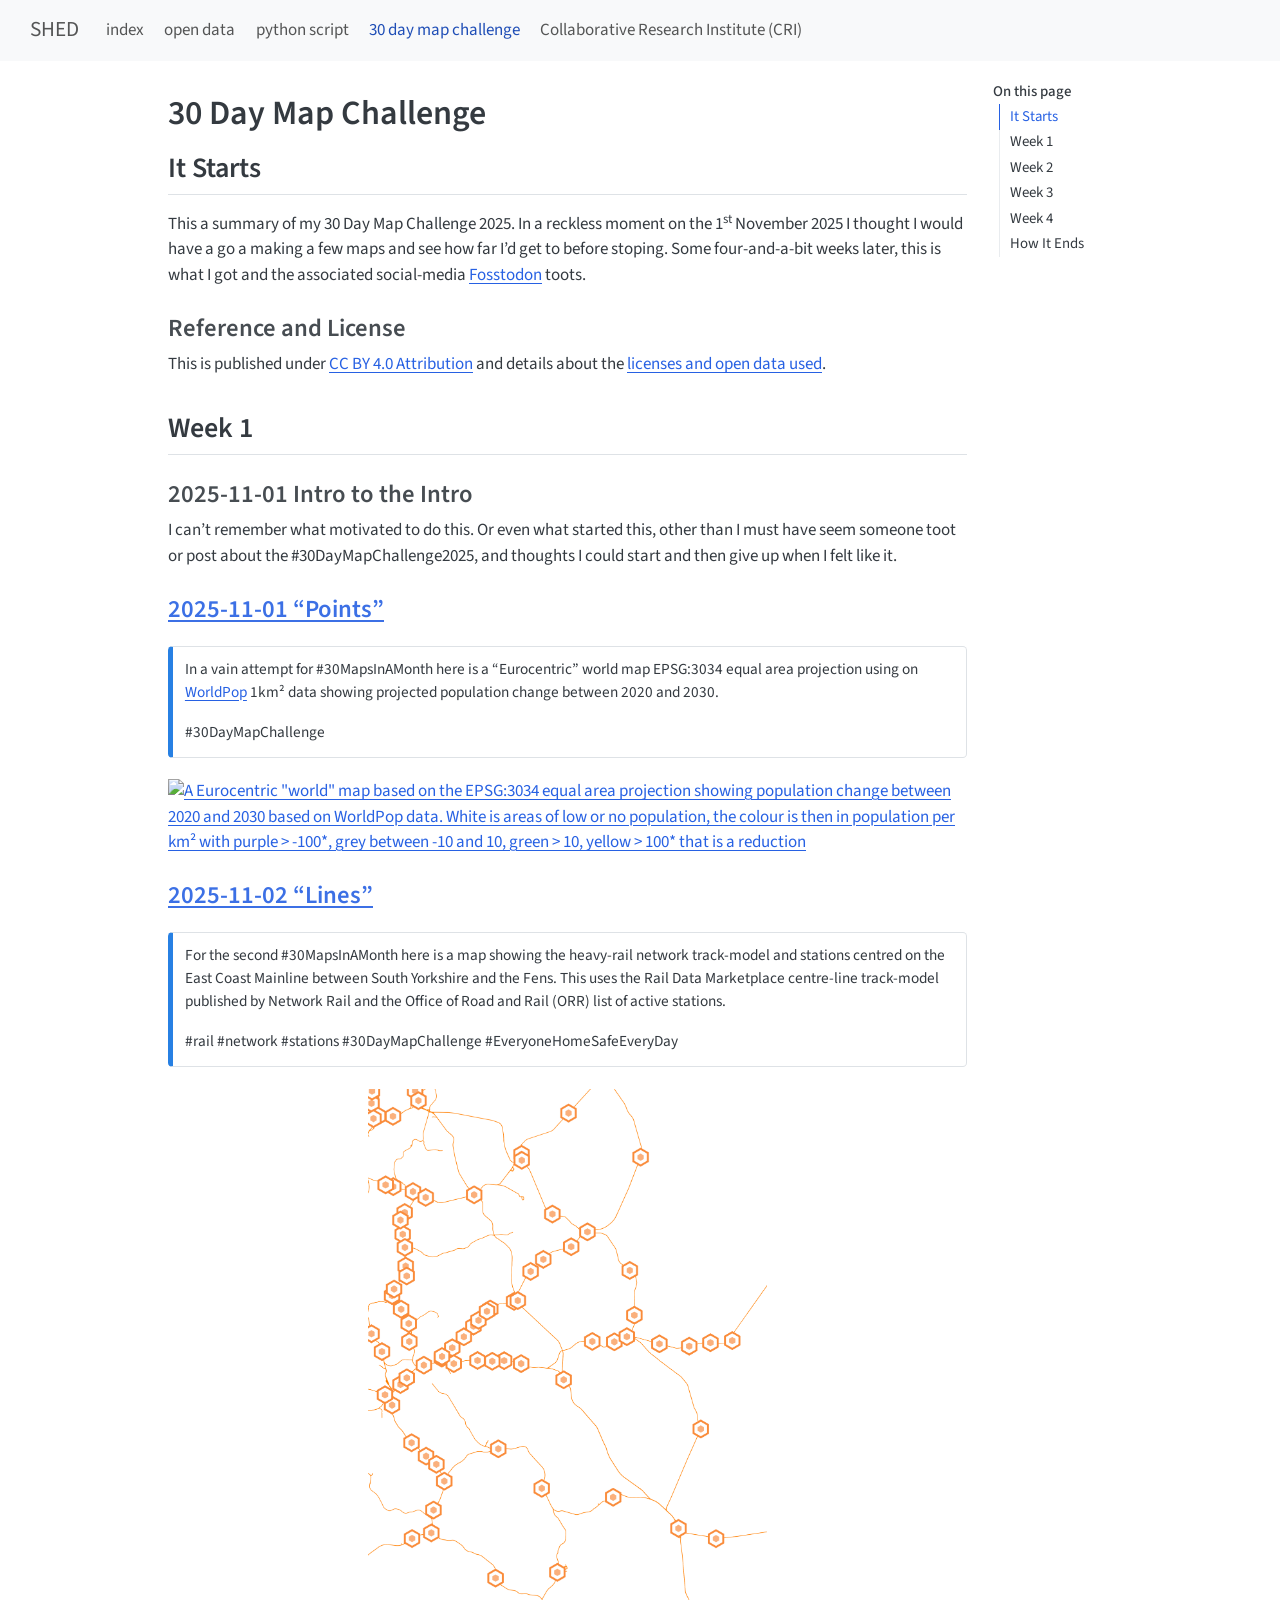
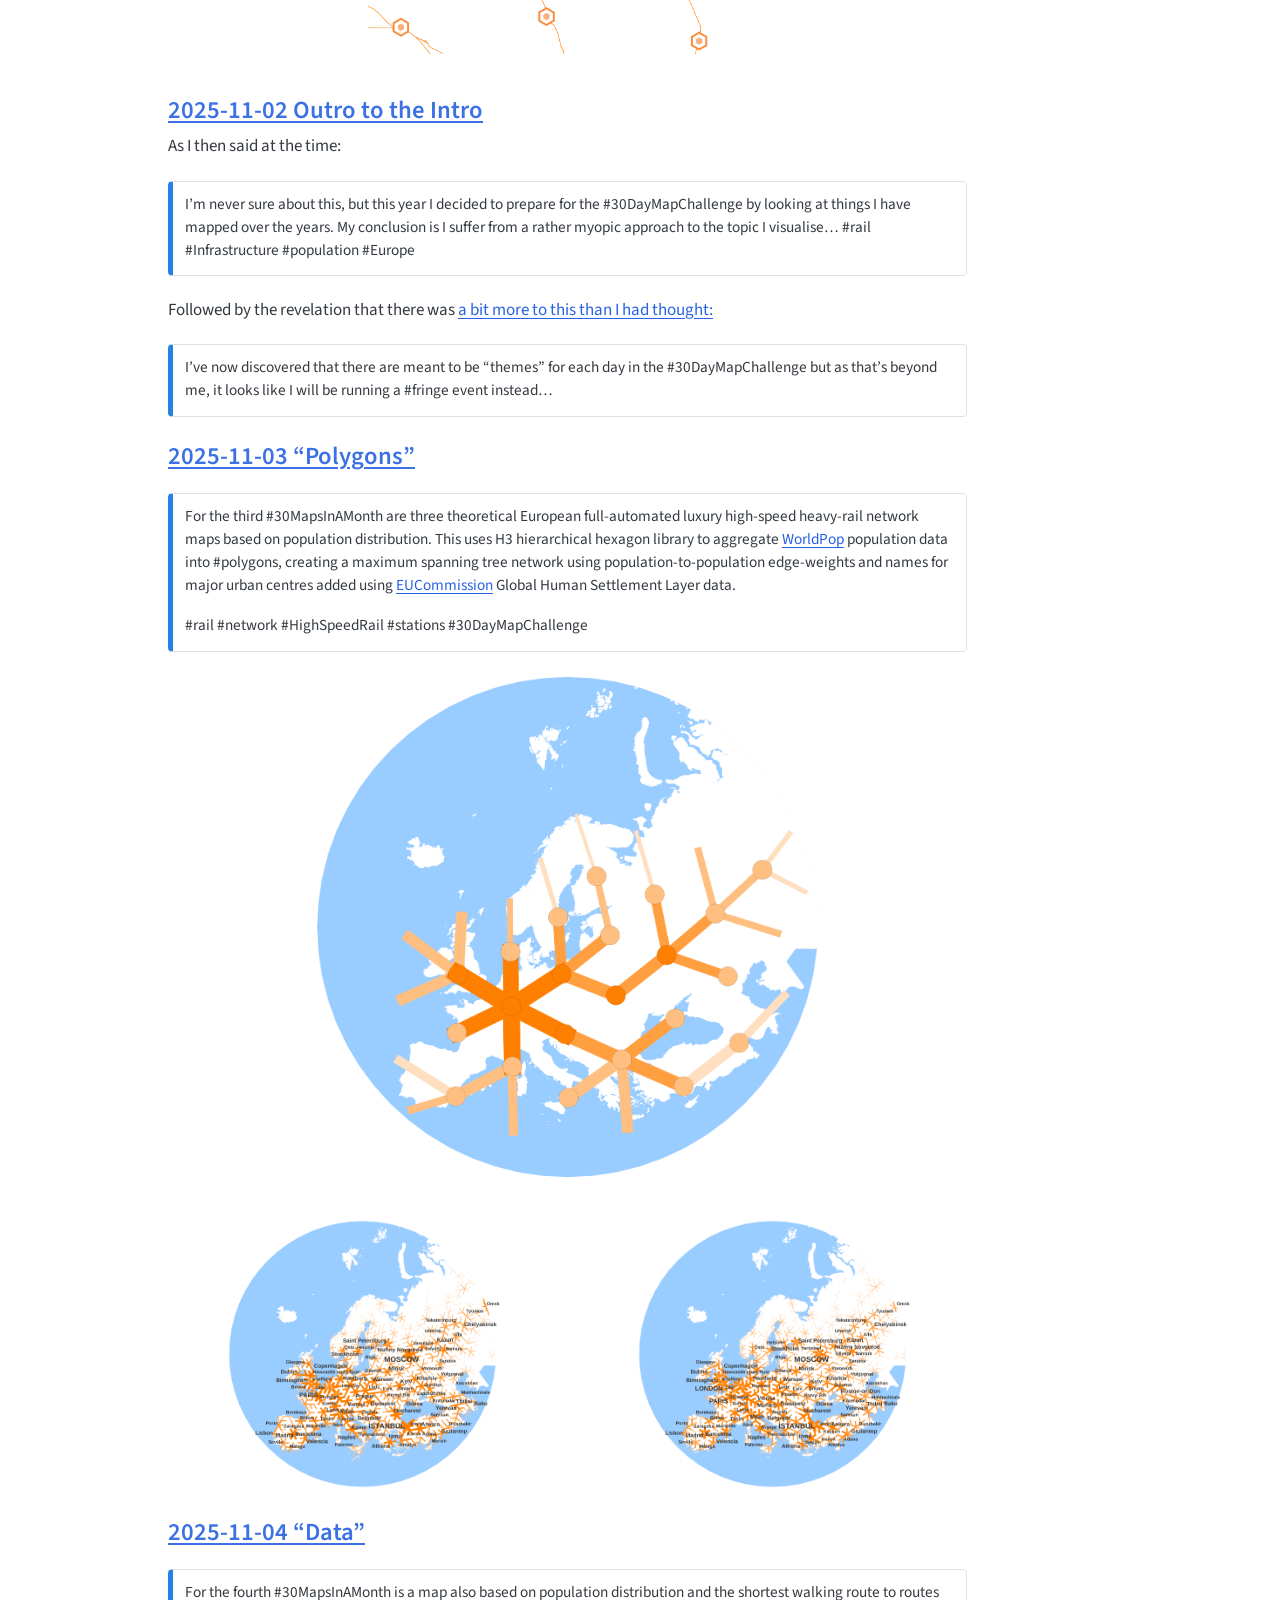
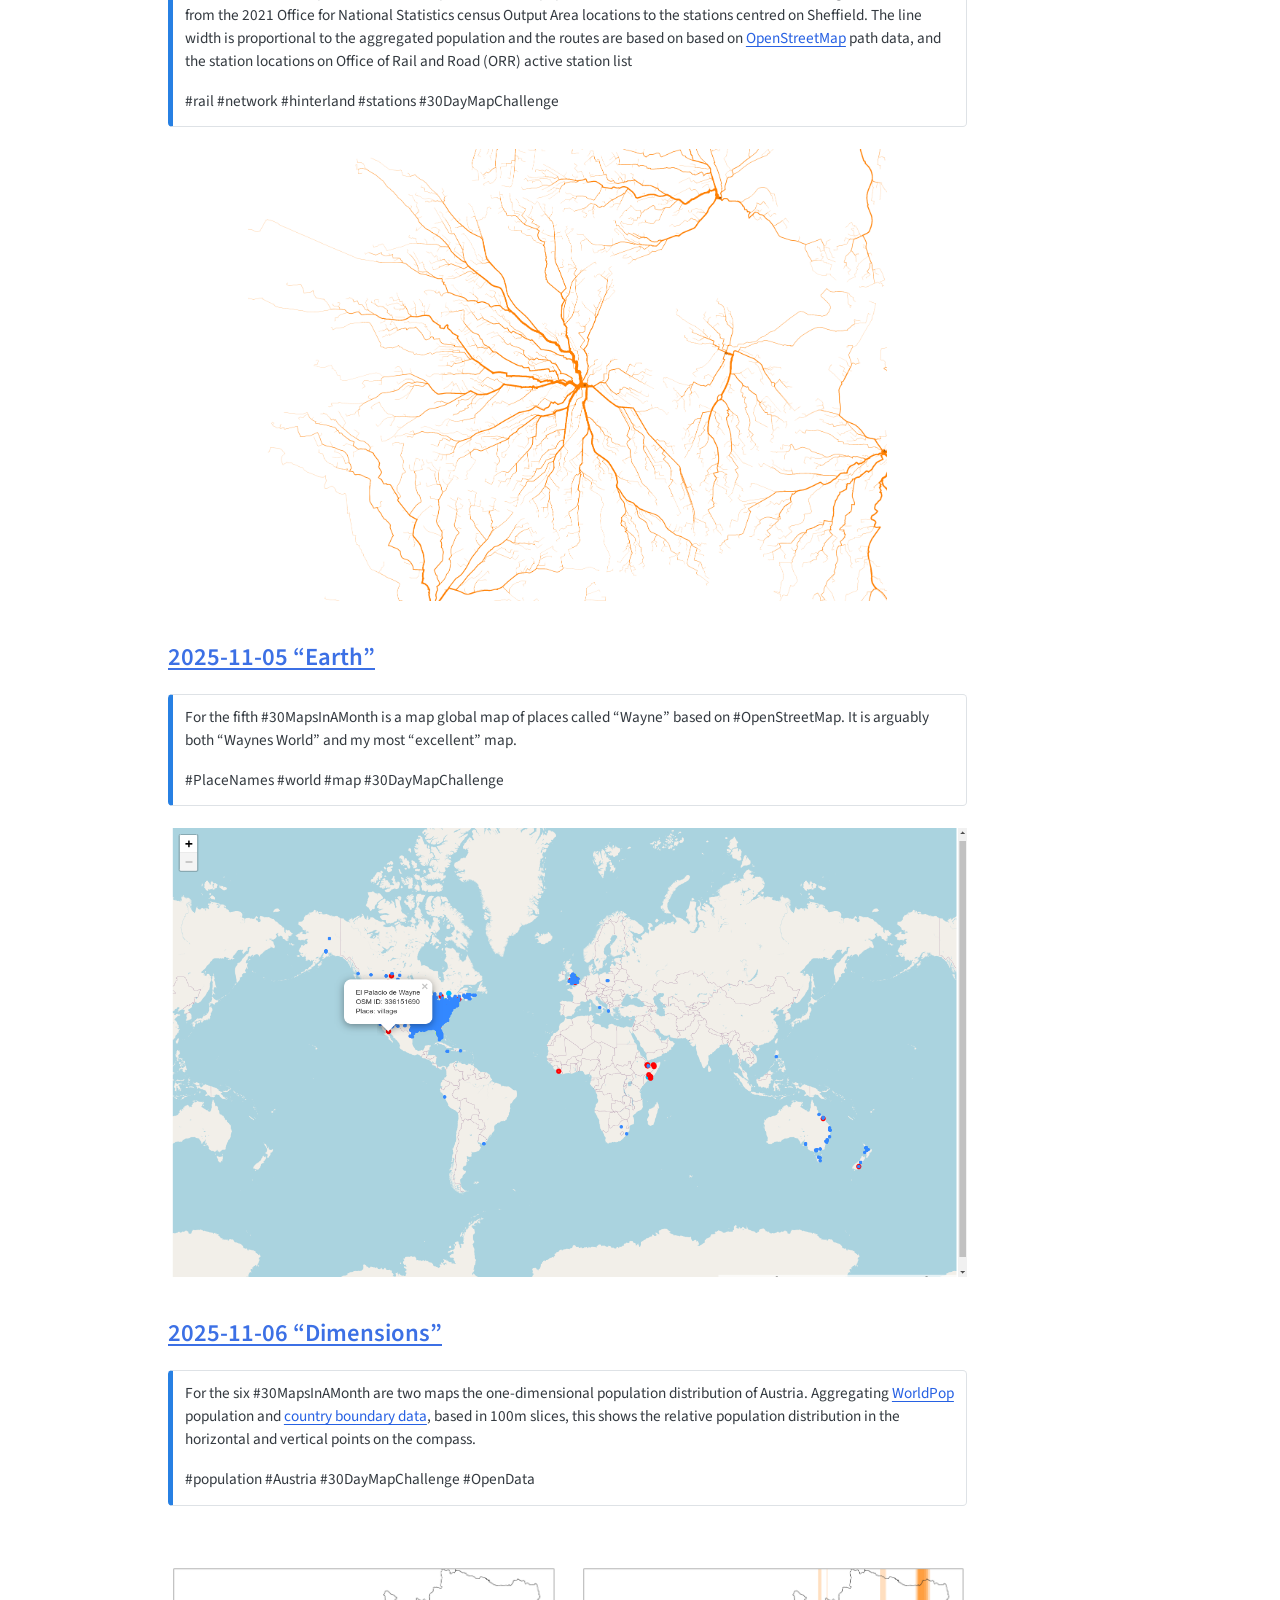
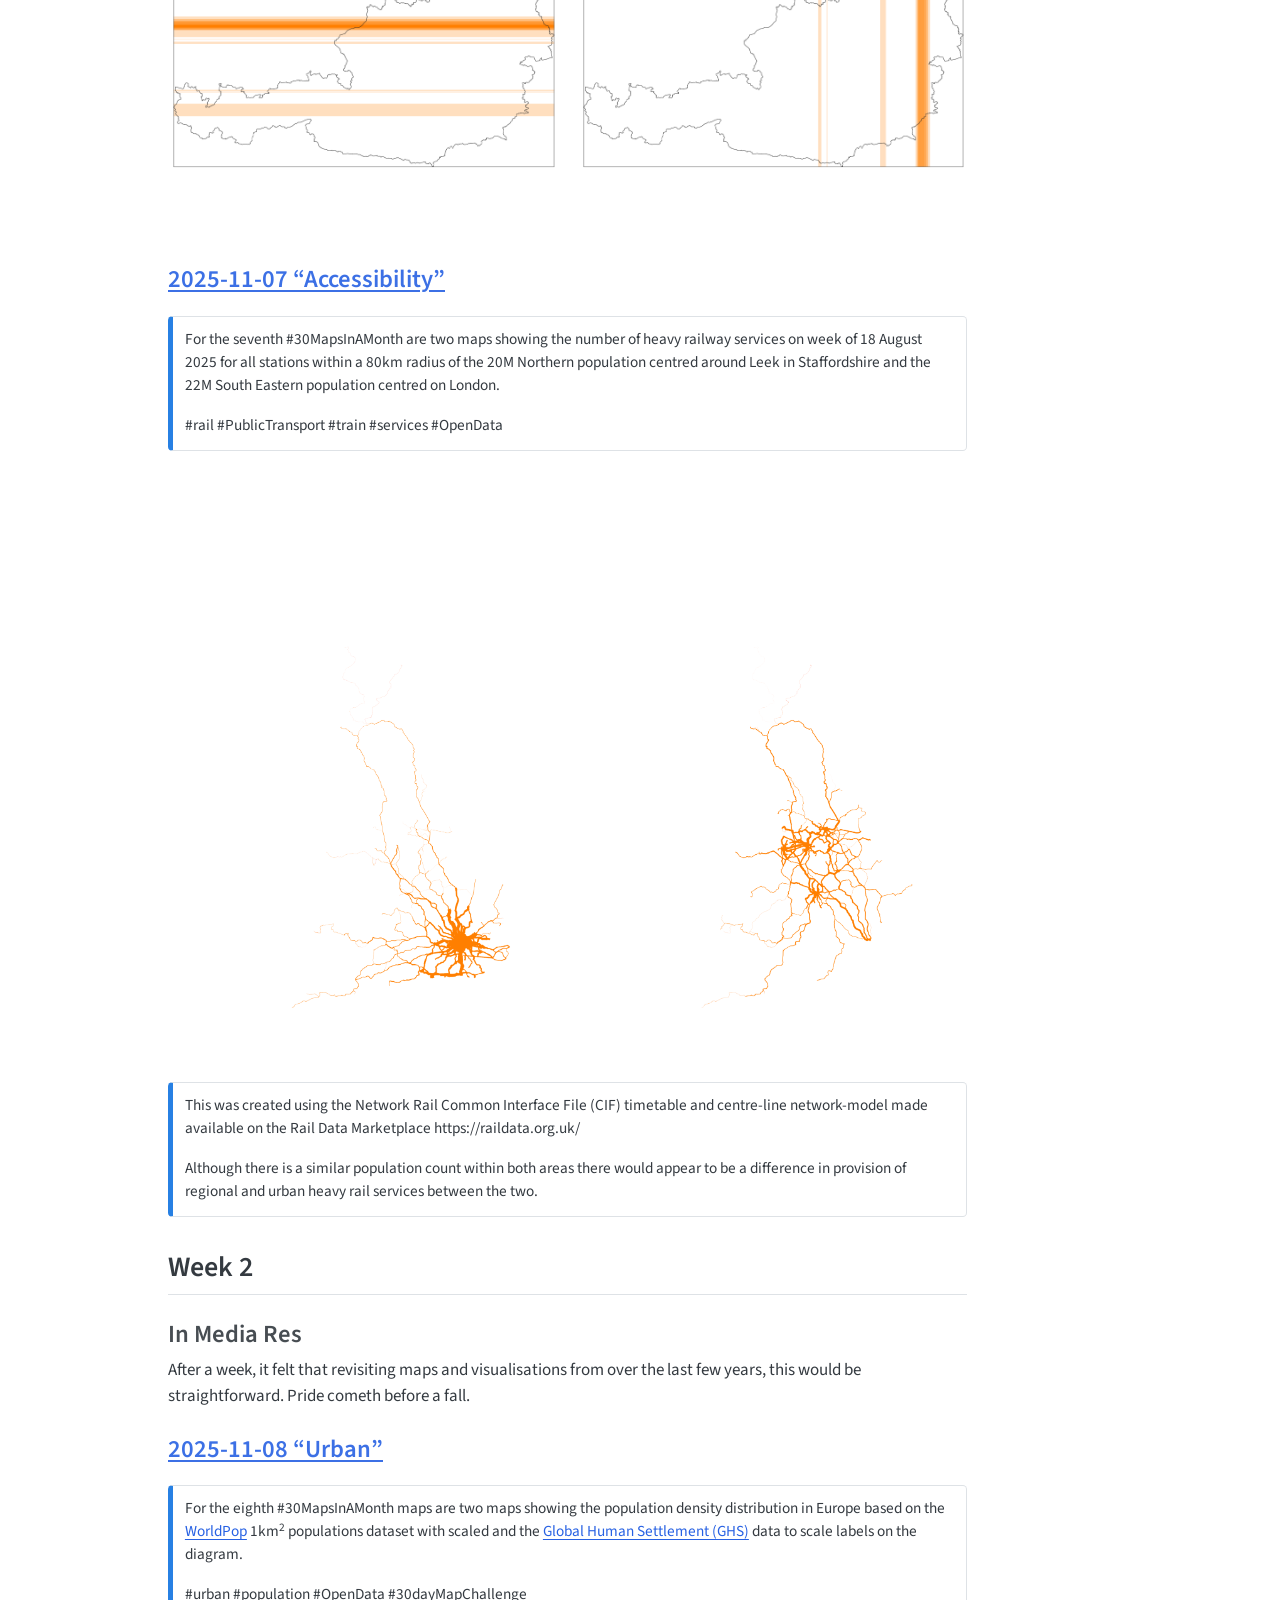
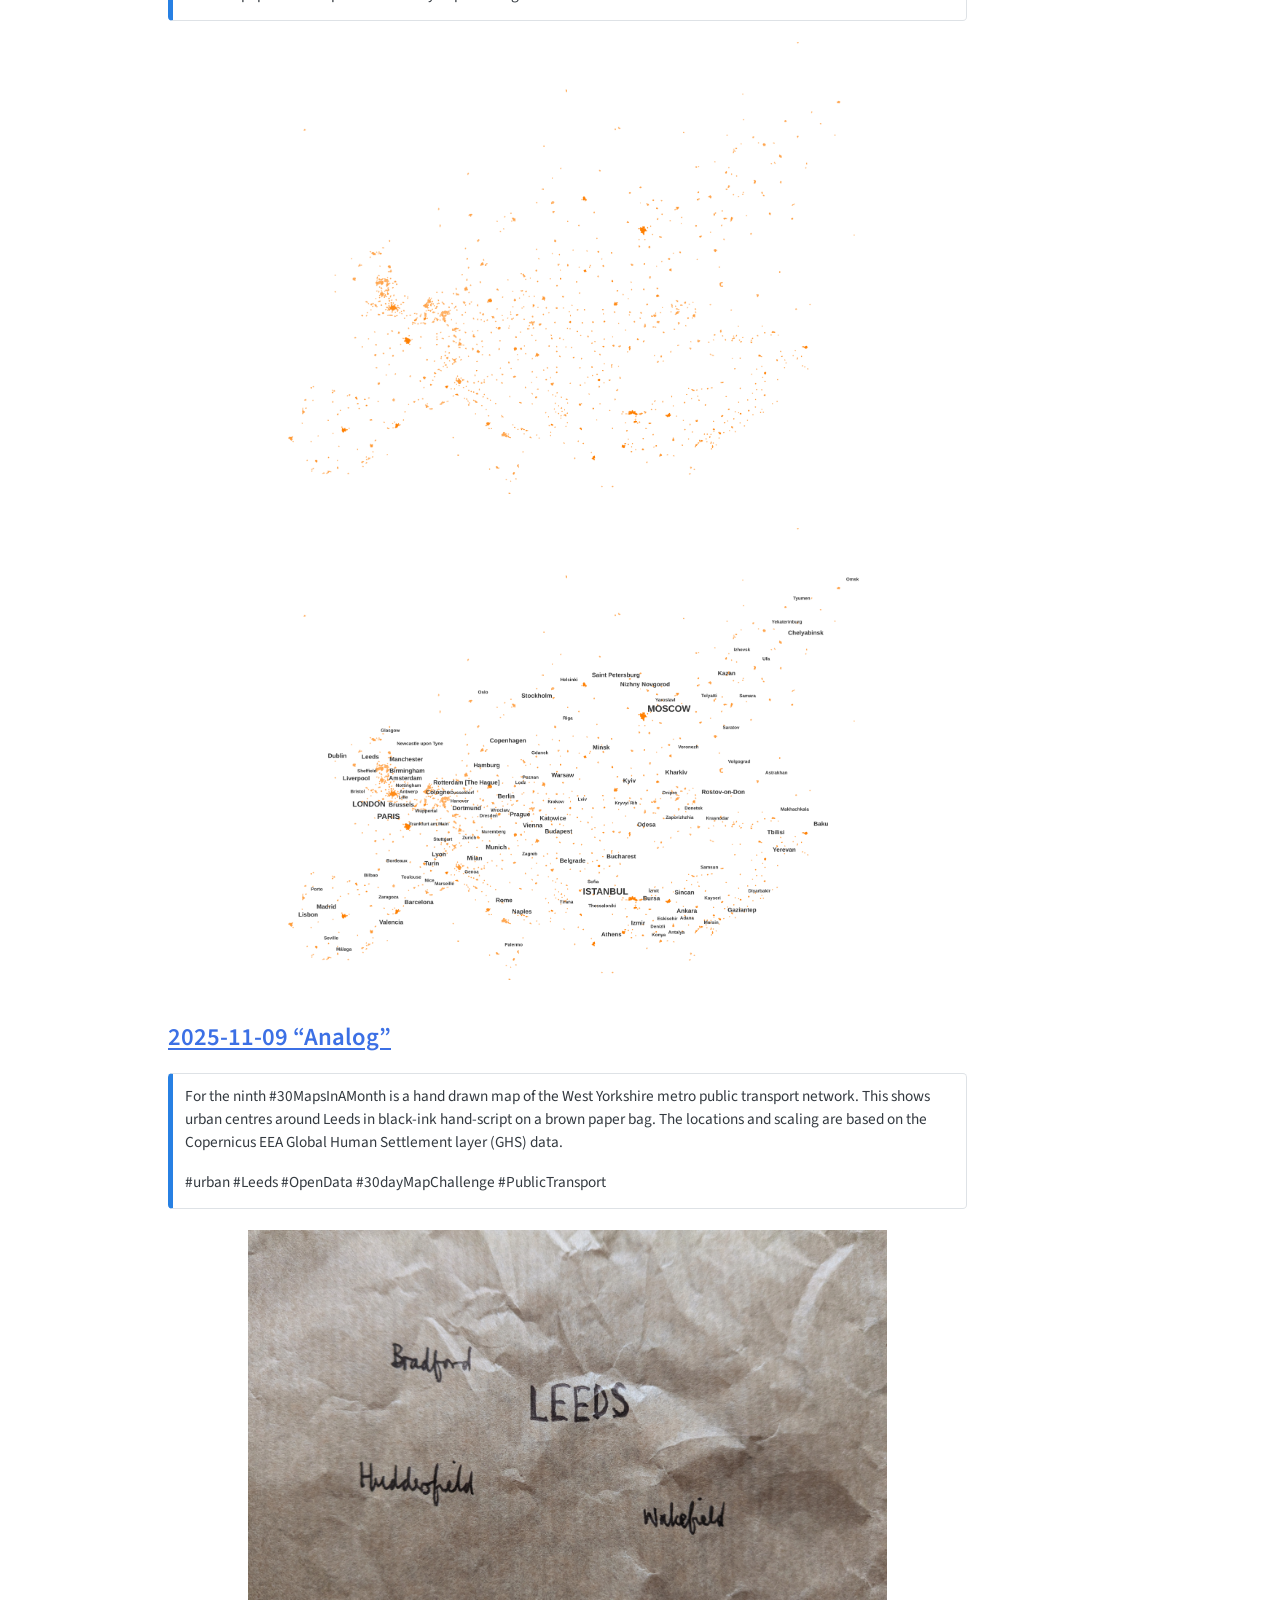
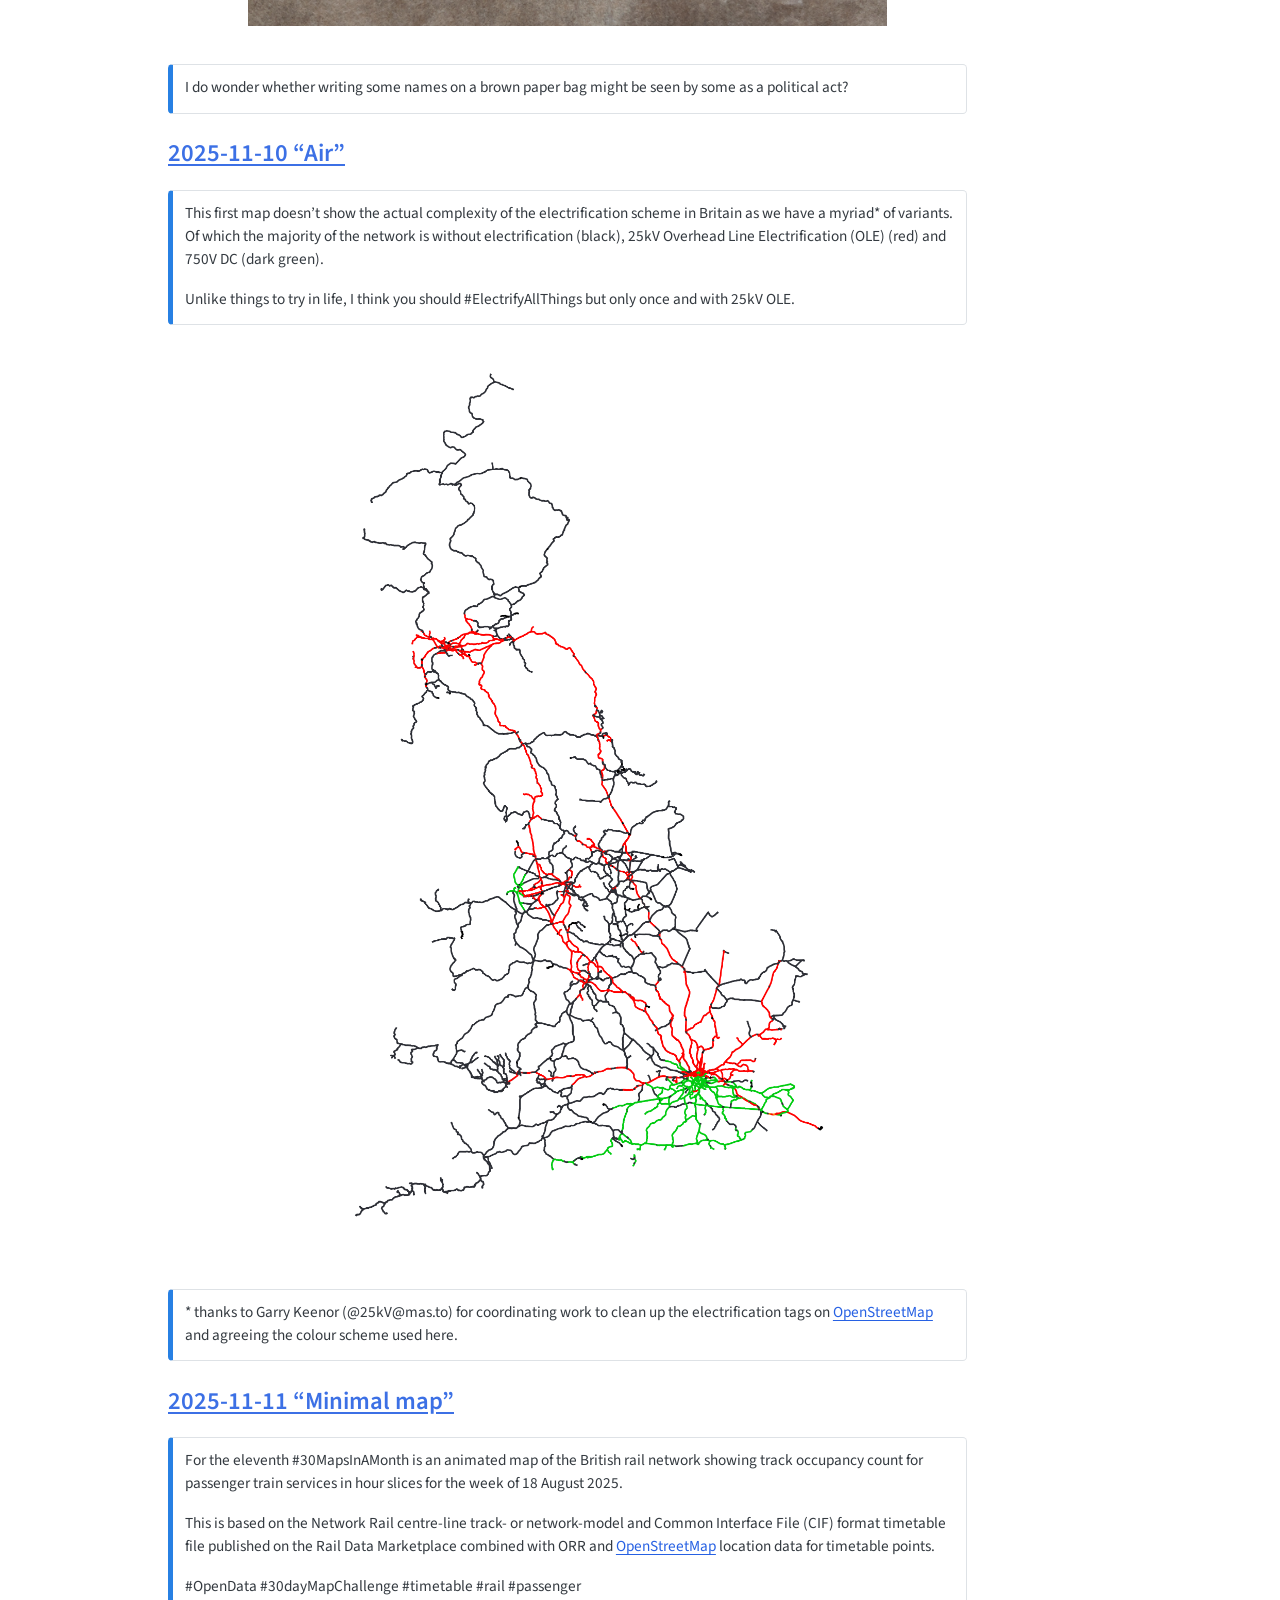
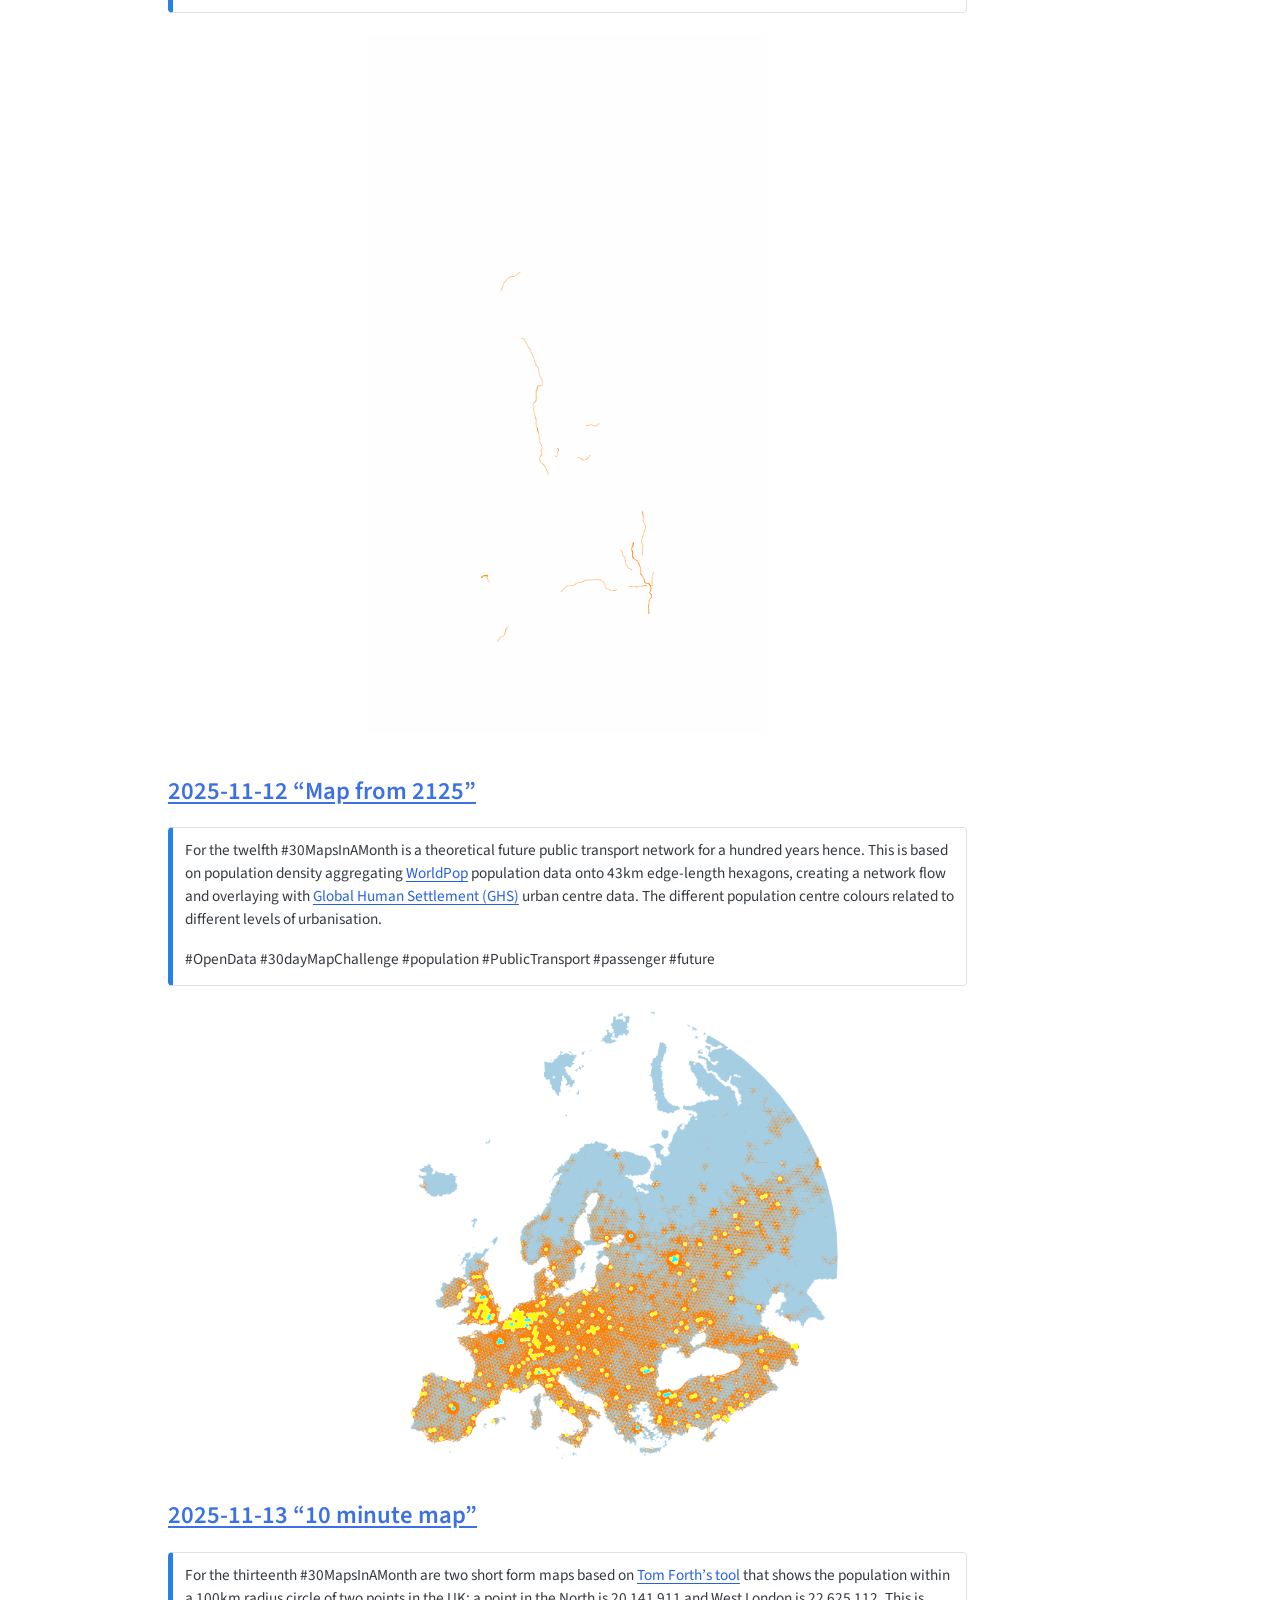
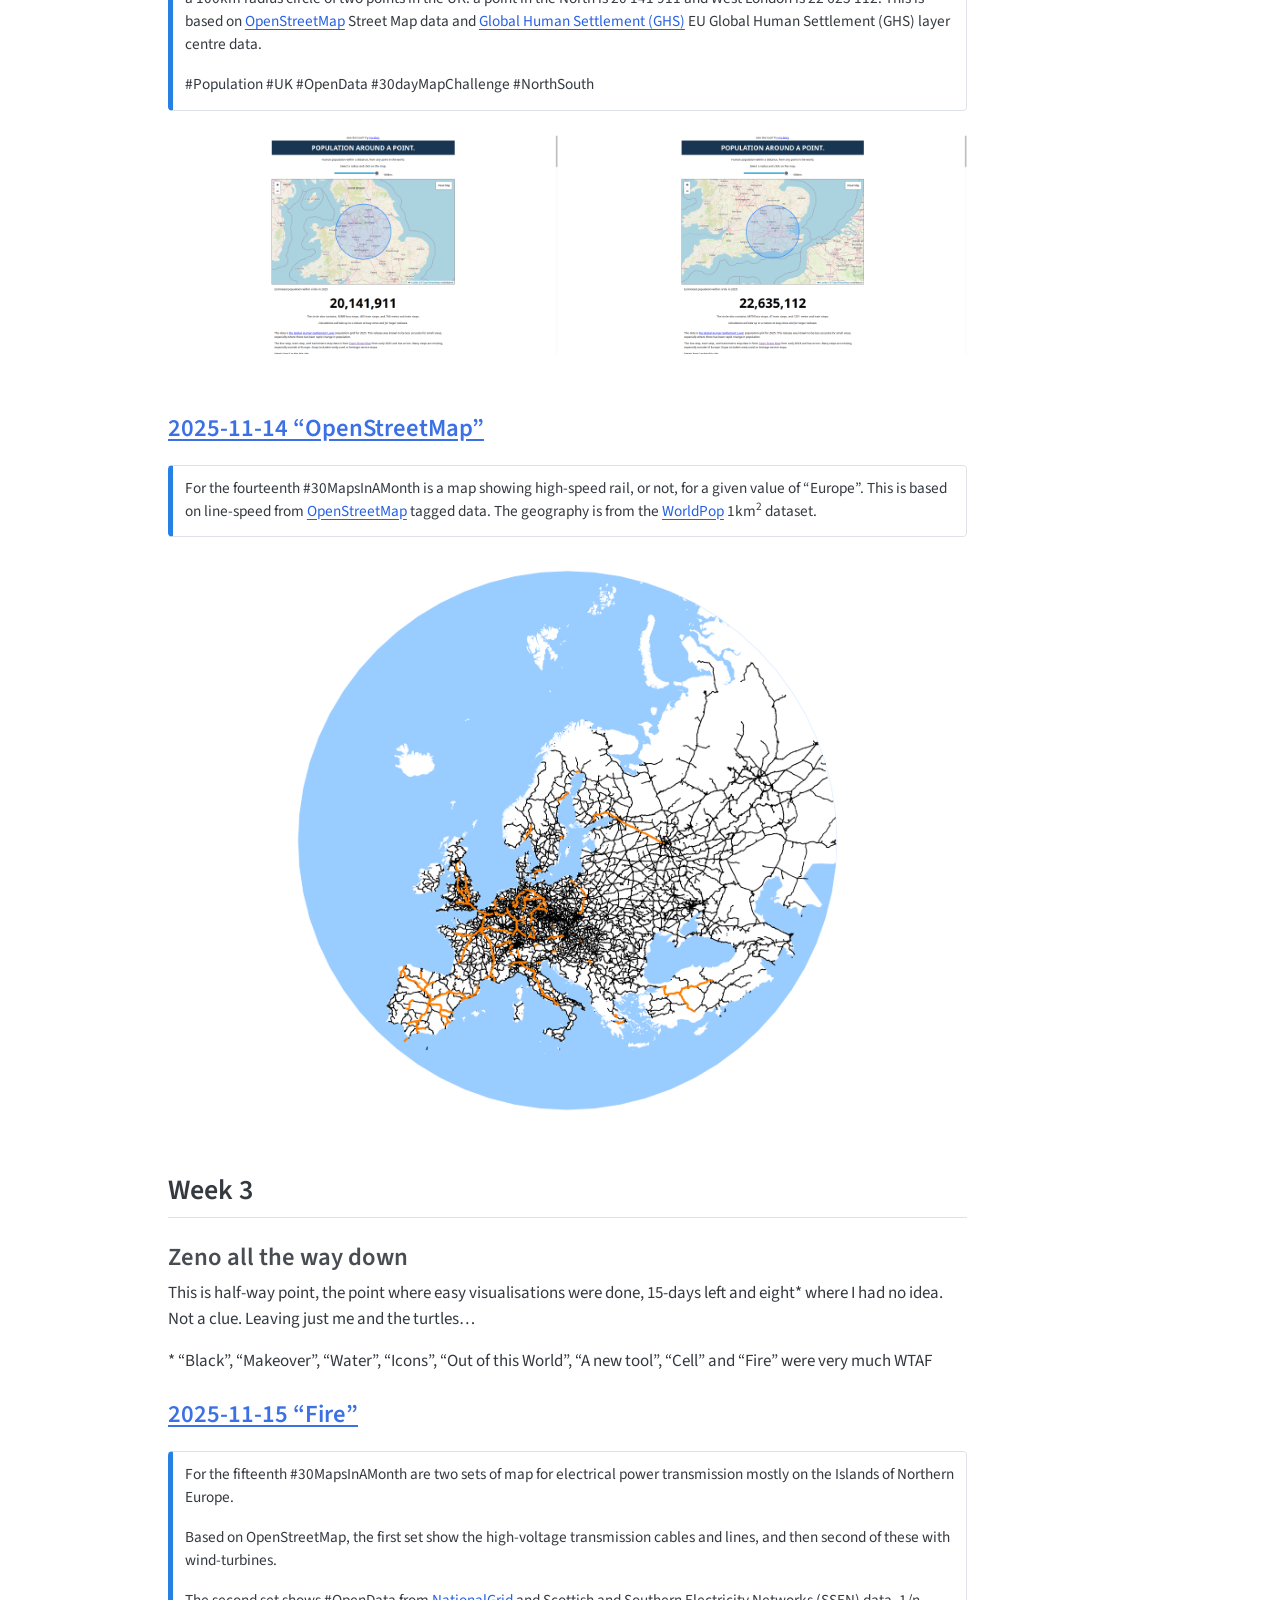
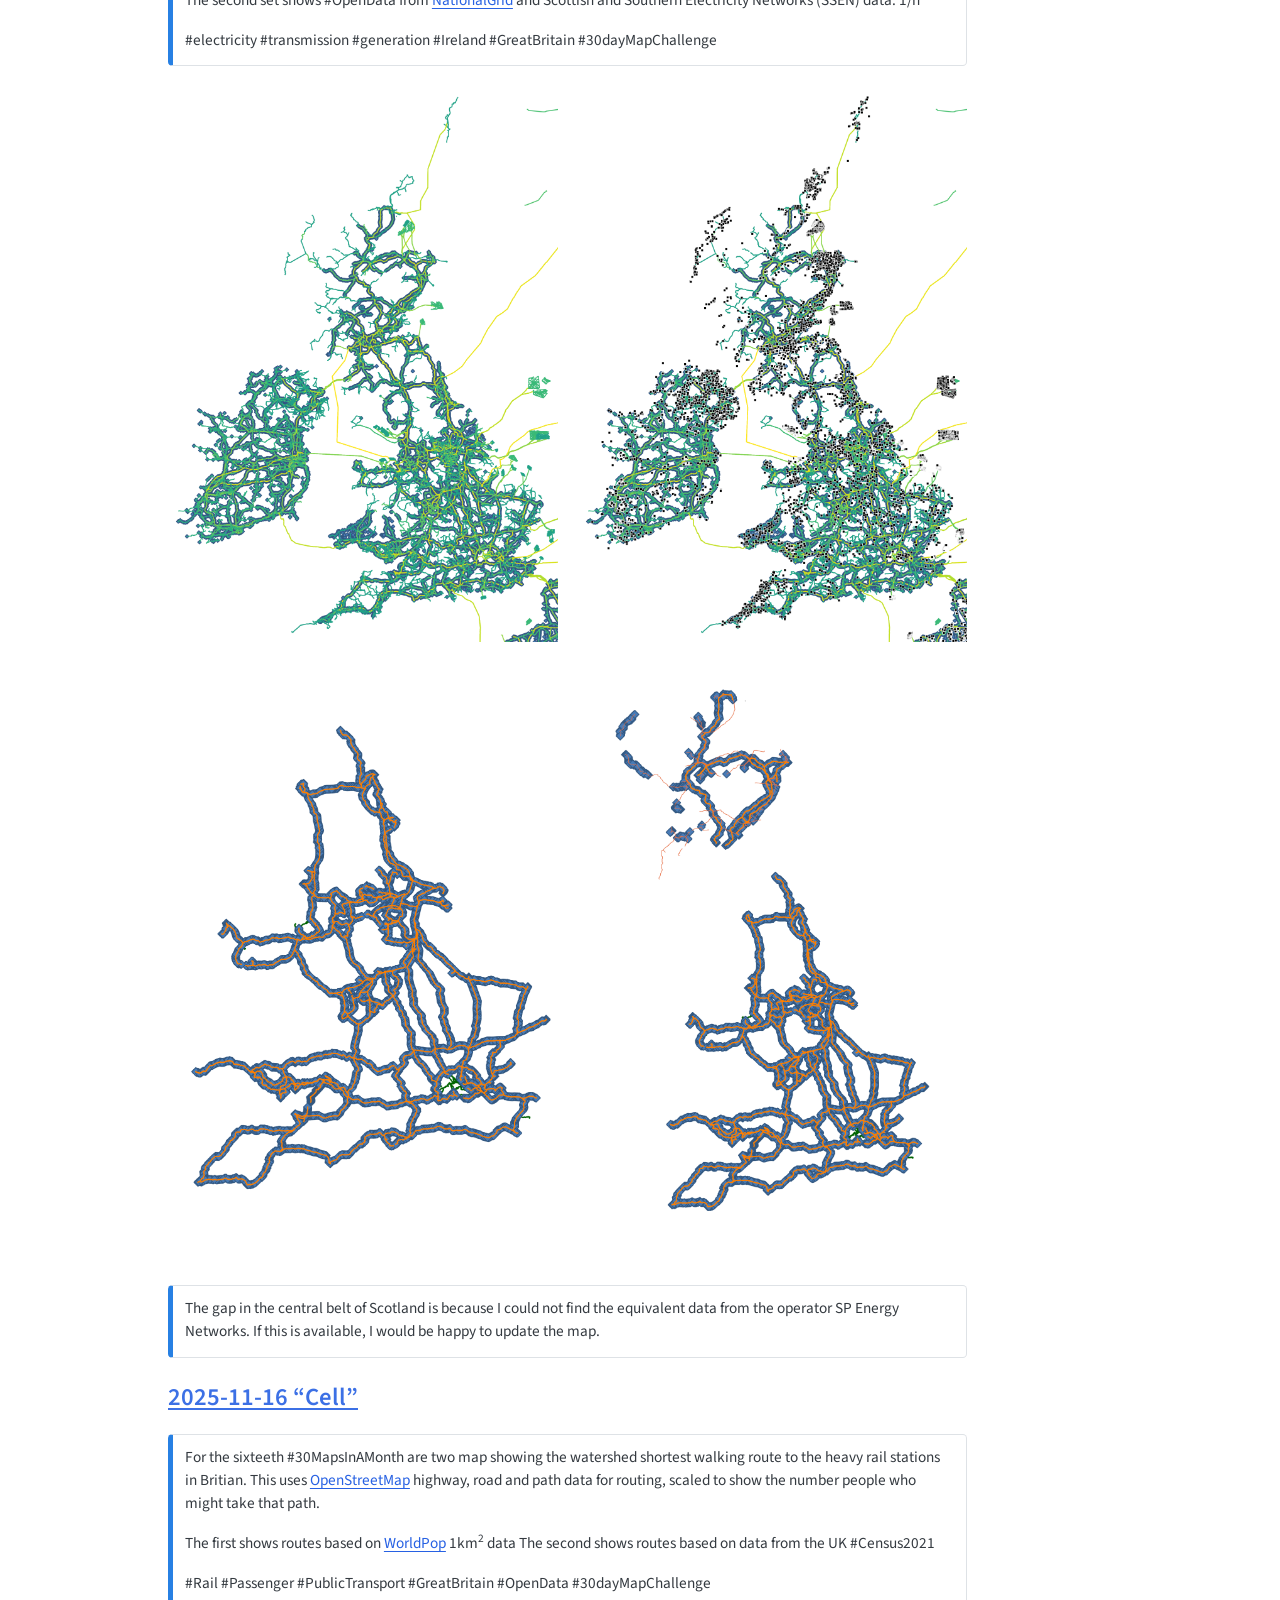
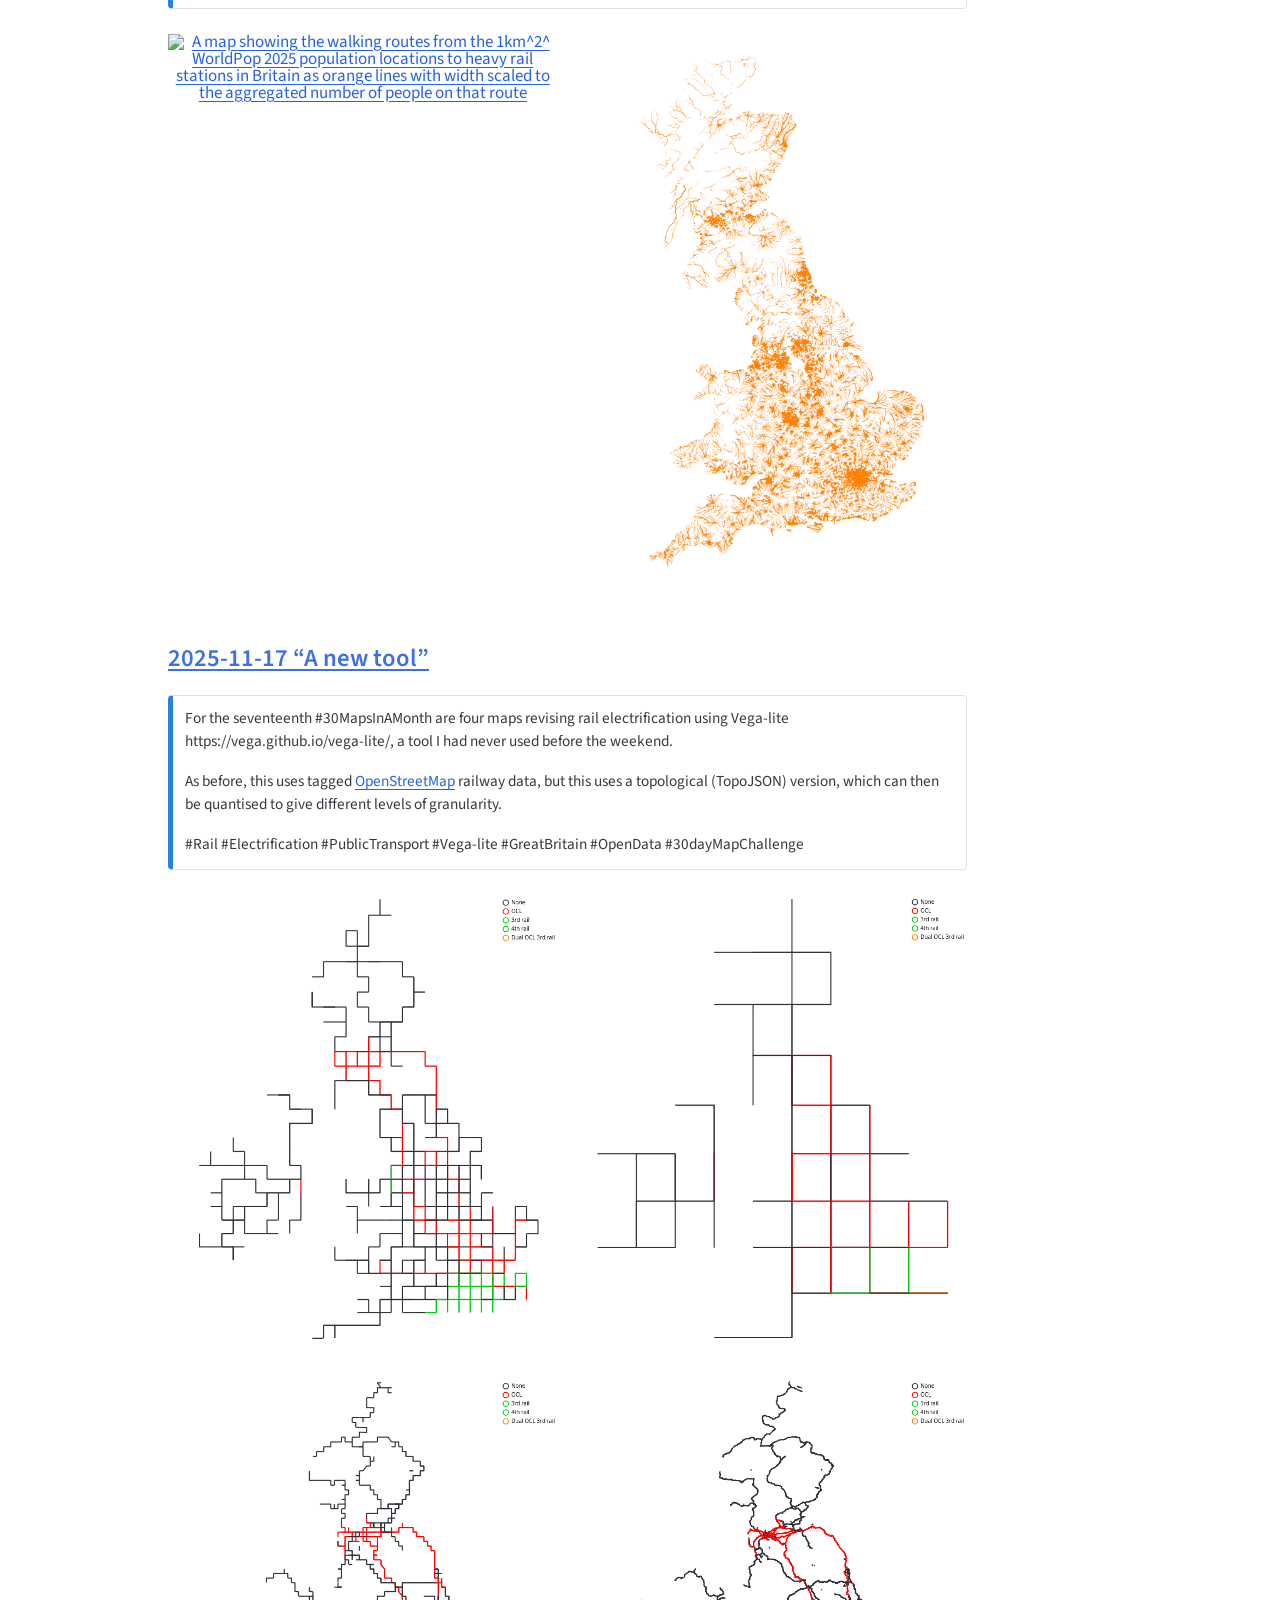
==== commit 73a41911: "Built site for gh-pages" ====
--- a/30daymapchallenge.html
+++ b/30daymapchallenge.html
@@ -1694,7 +1694,7 @@
 });
 </script>
 </div> <!-- /content -->
-<script>var lightboxQuarto = GLightbox({"descPosition":"bottom","openEffect":"zoom","selector":".lightbox","loop":false,"closeEffect":"zoom"});
+<script>var lightboxQuarto = GLightbox({"openEffect":"zoom","descPosition":"bottom","selector":".lightbox","closeEffect":"zoom","loop":false});
 (function() {
   let previousOnload = window.onload;
   window.onload = () => {
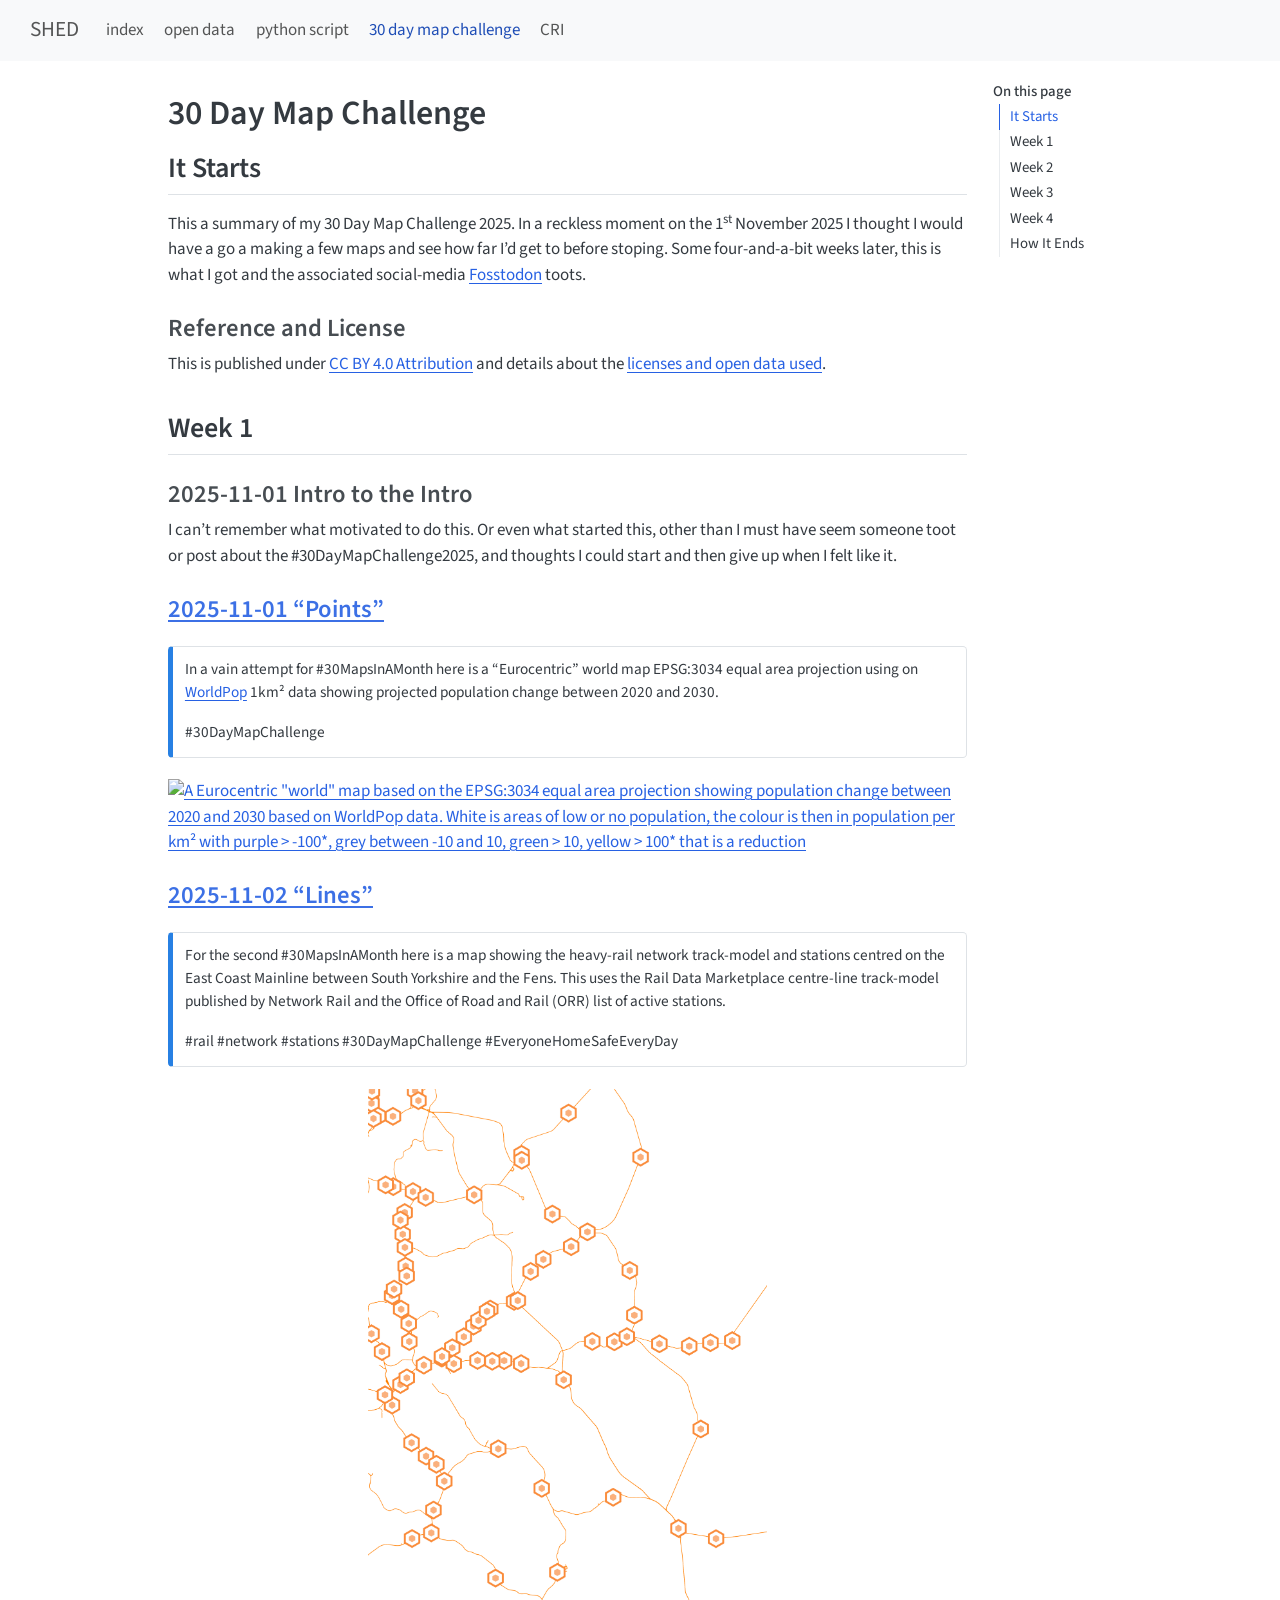
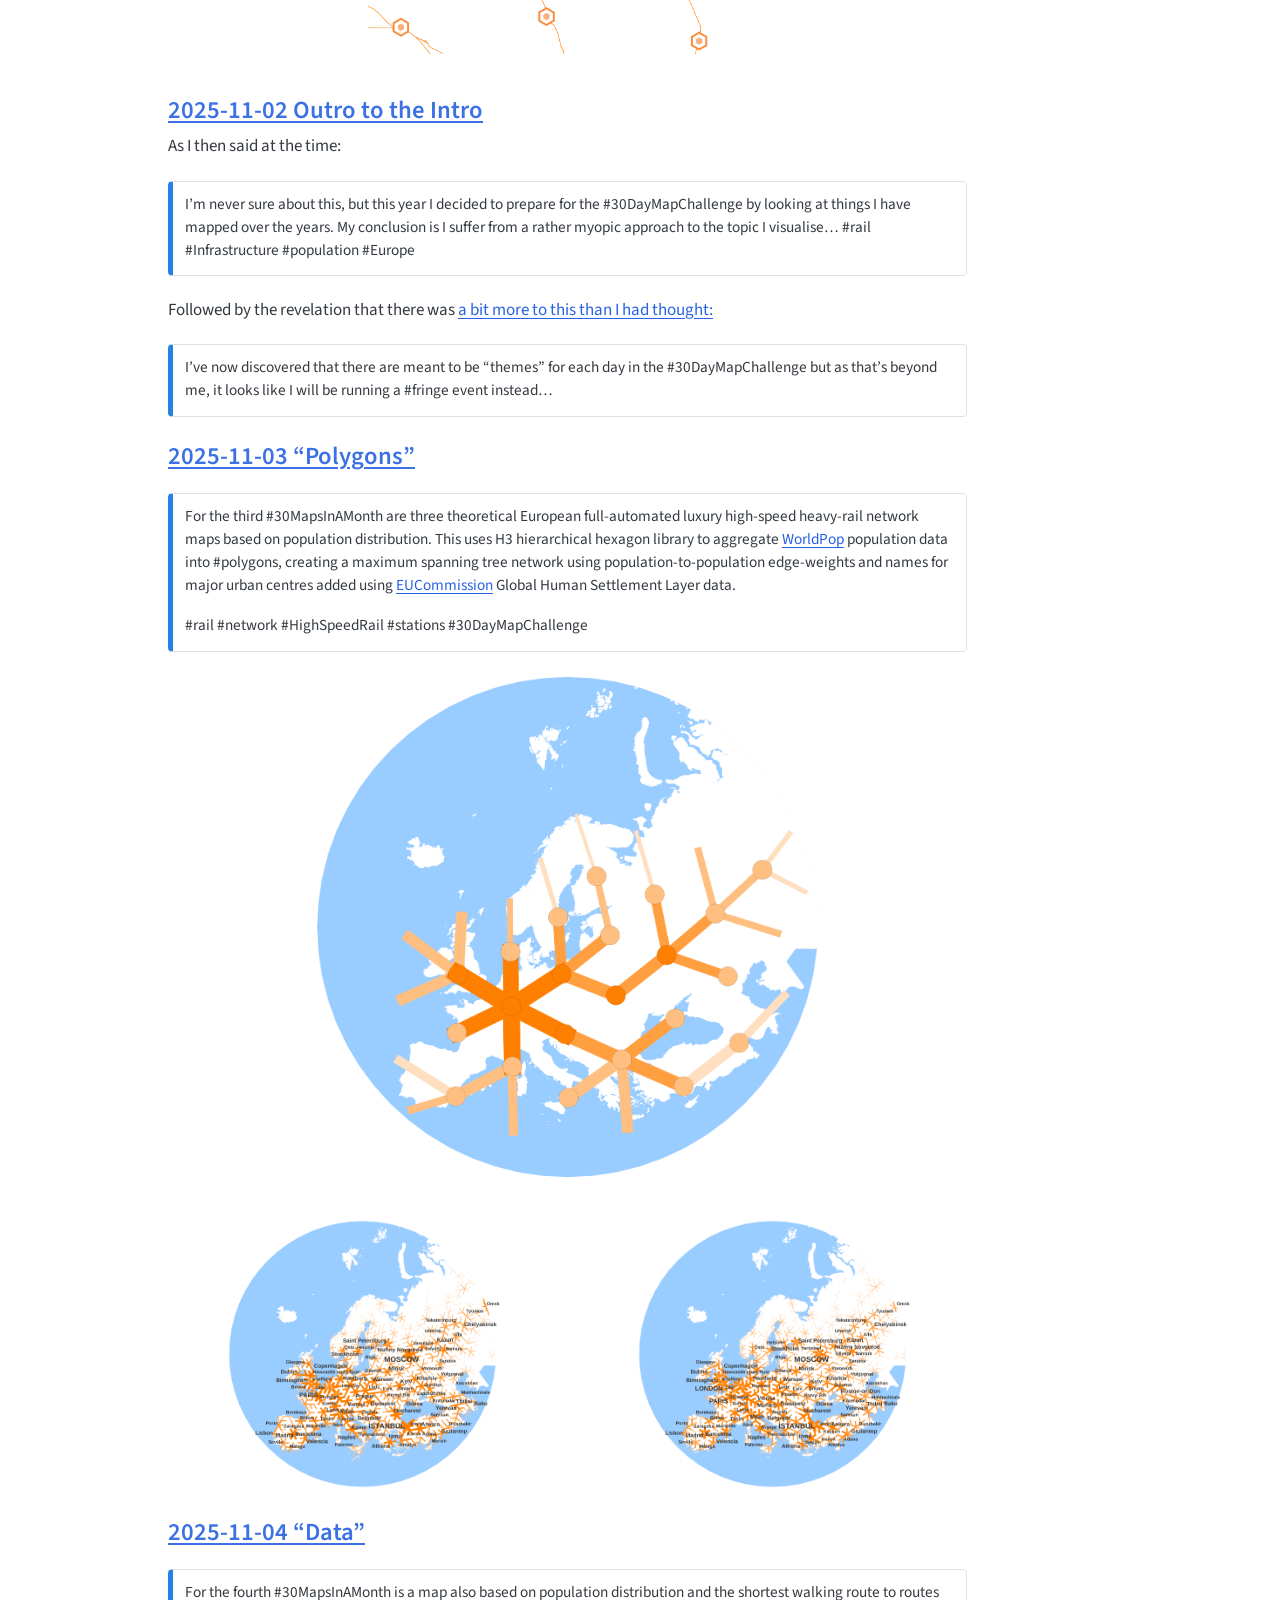
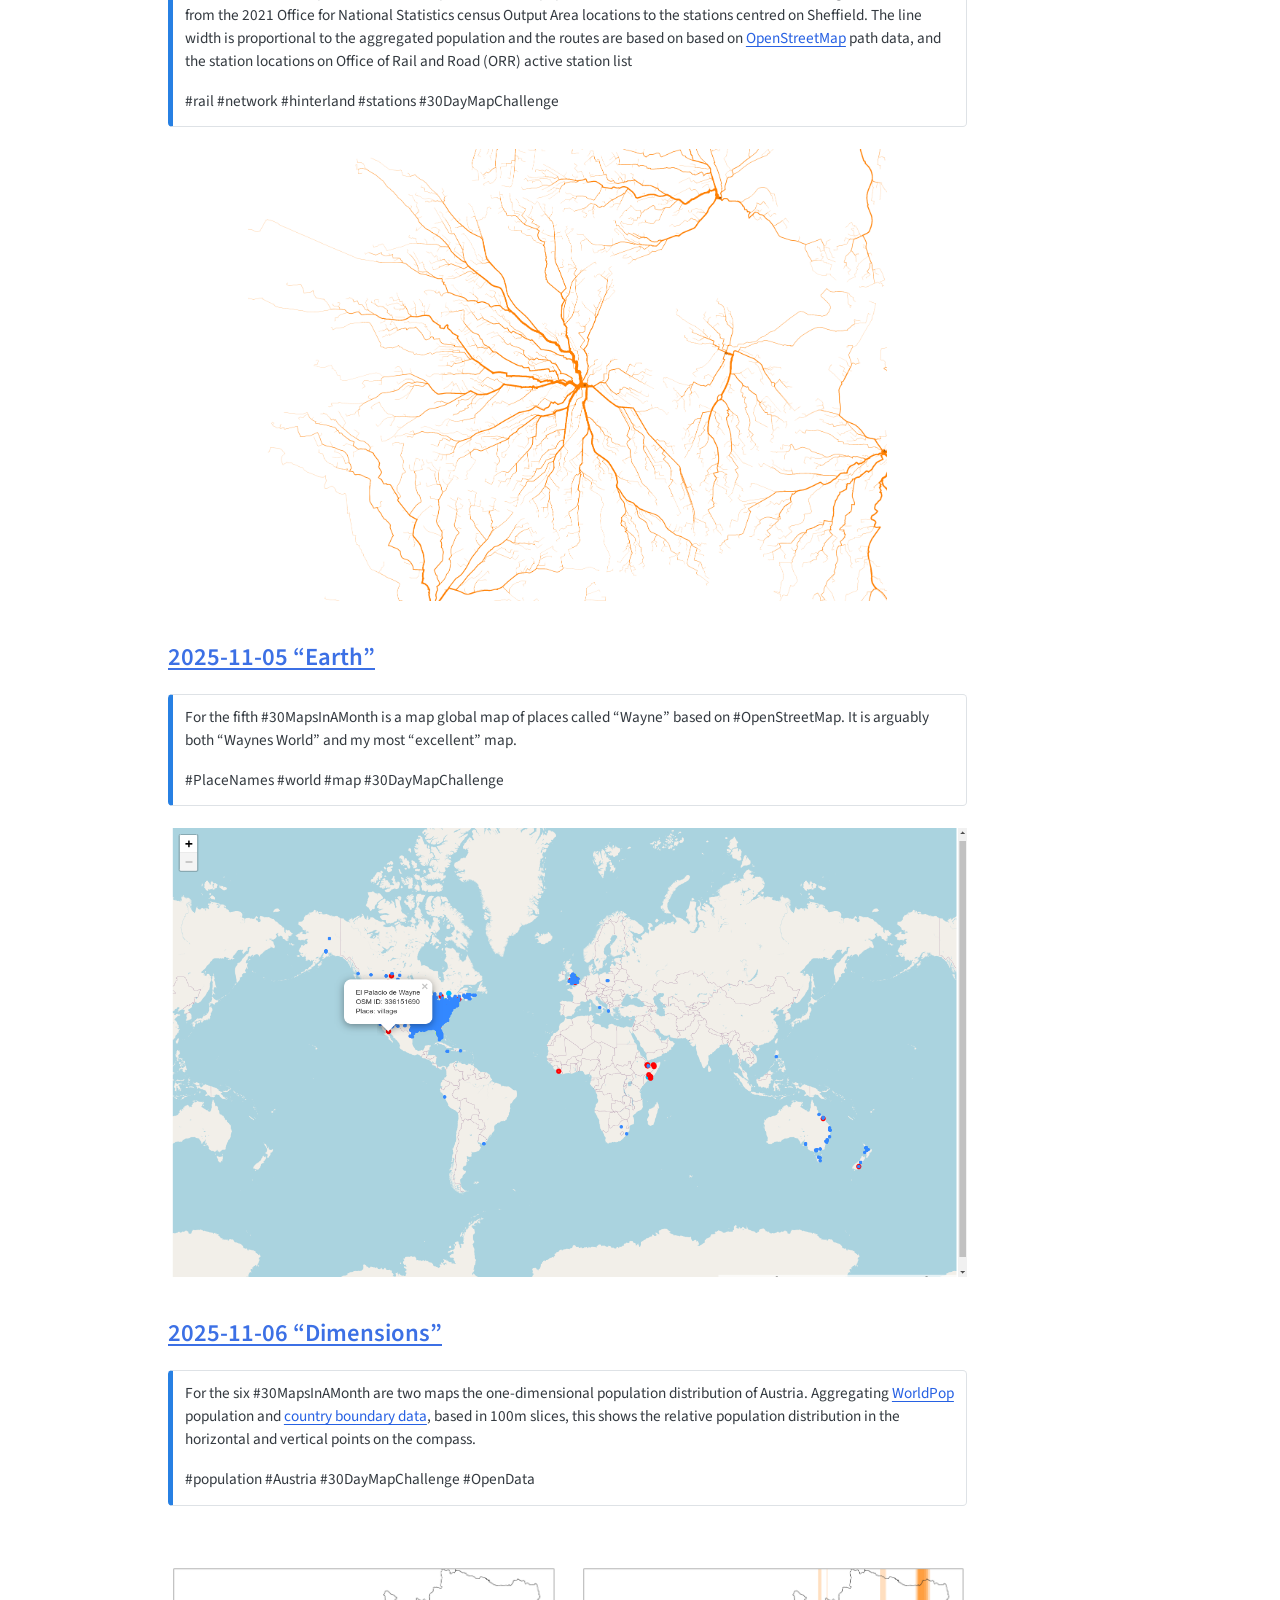
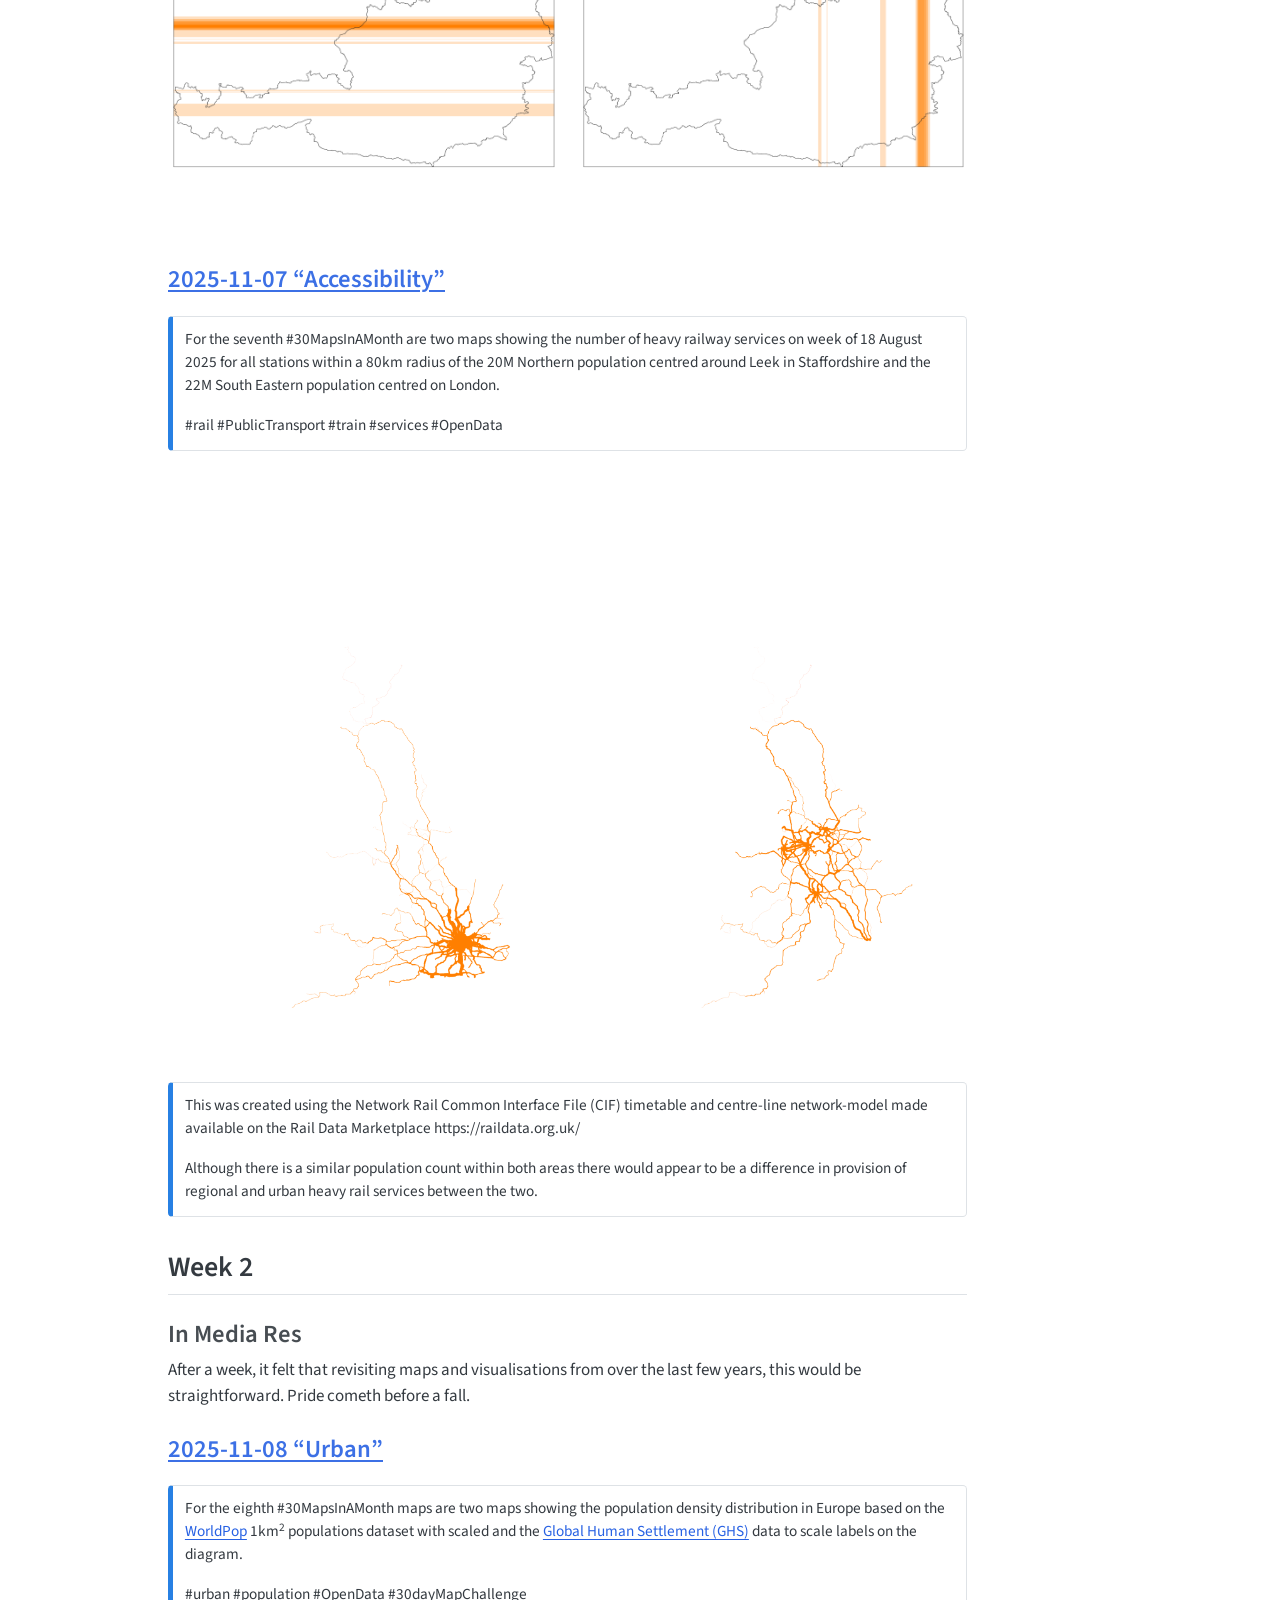
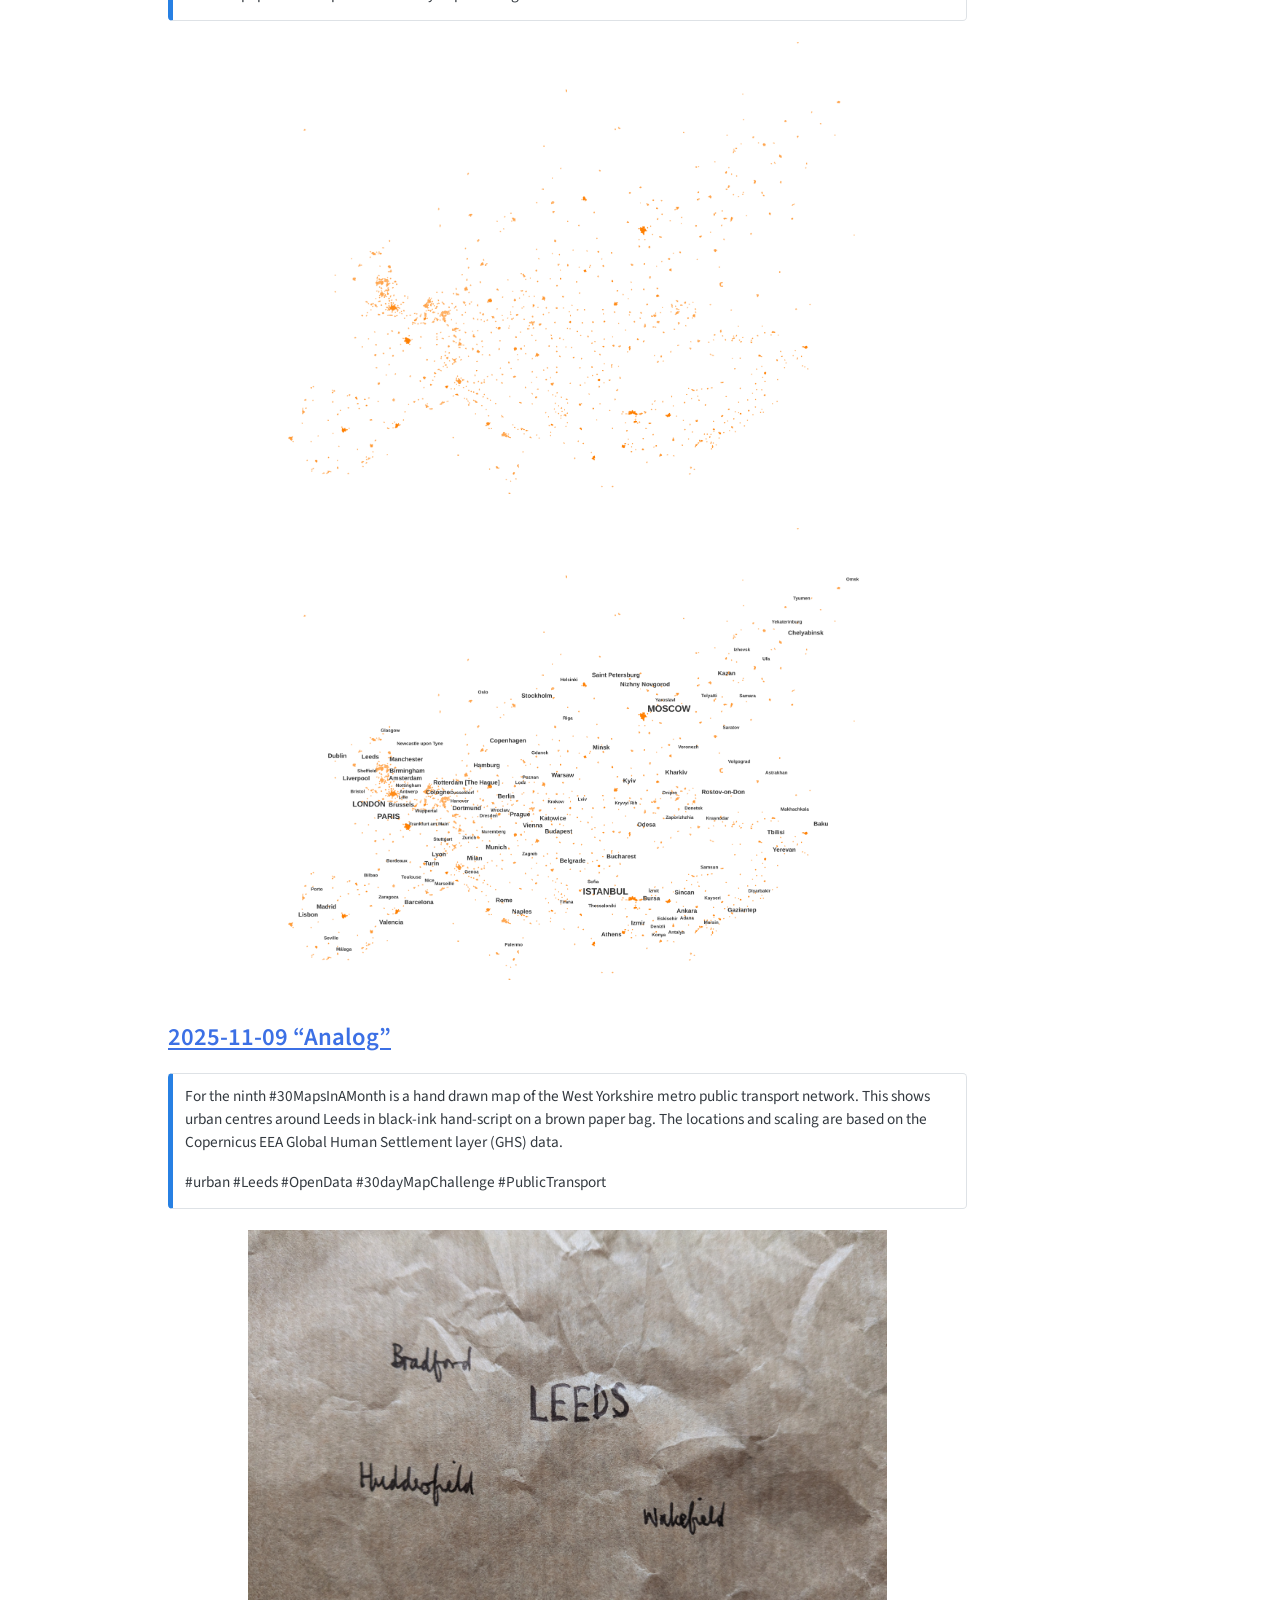
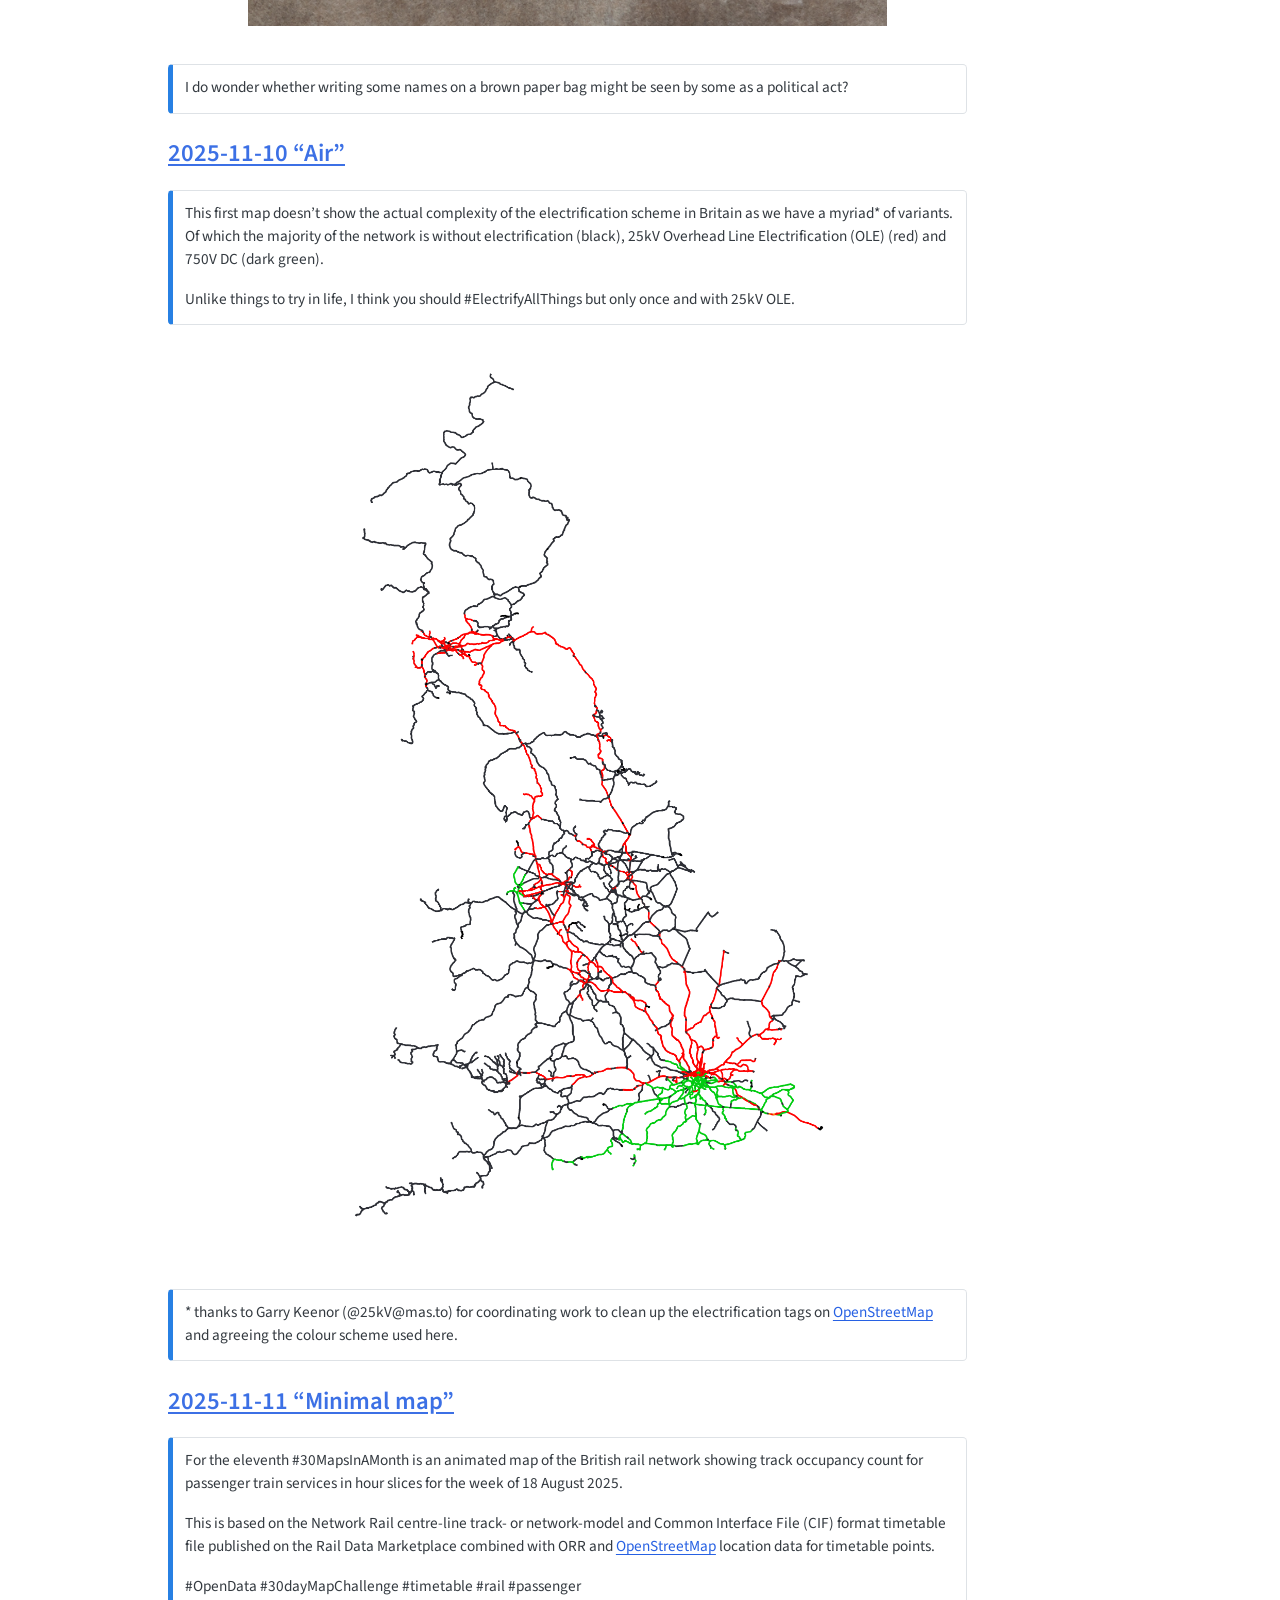
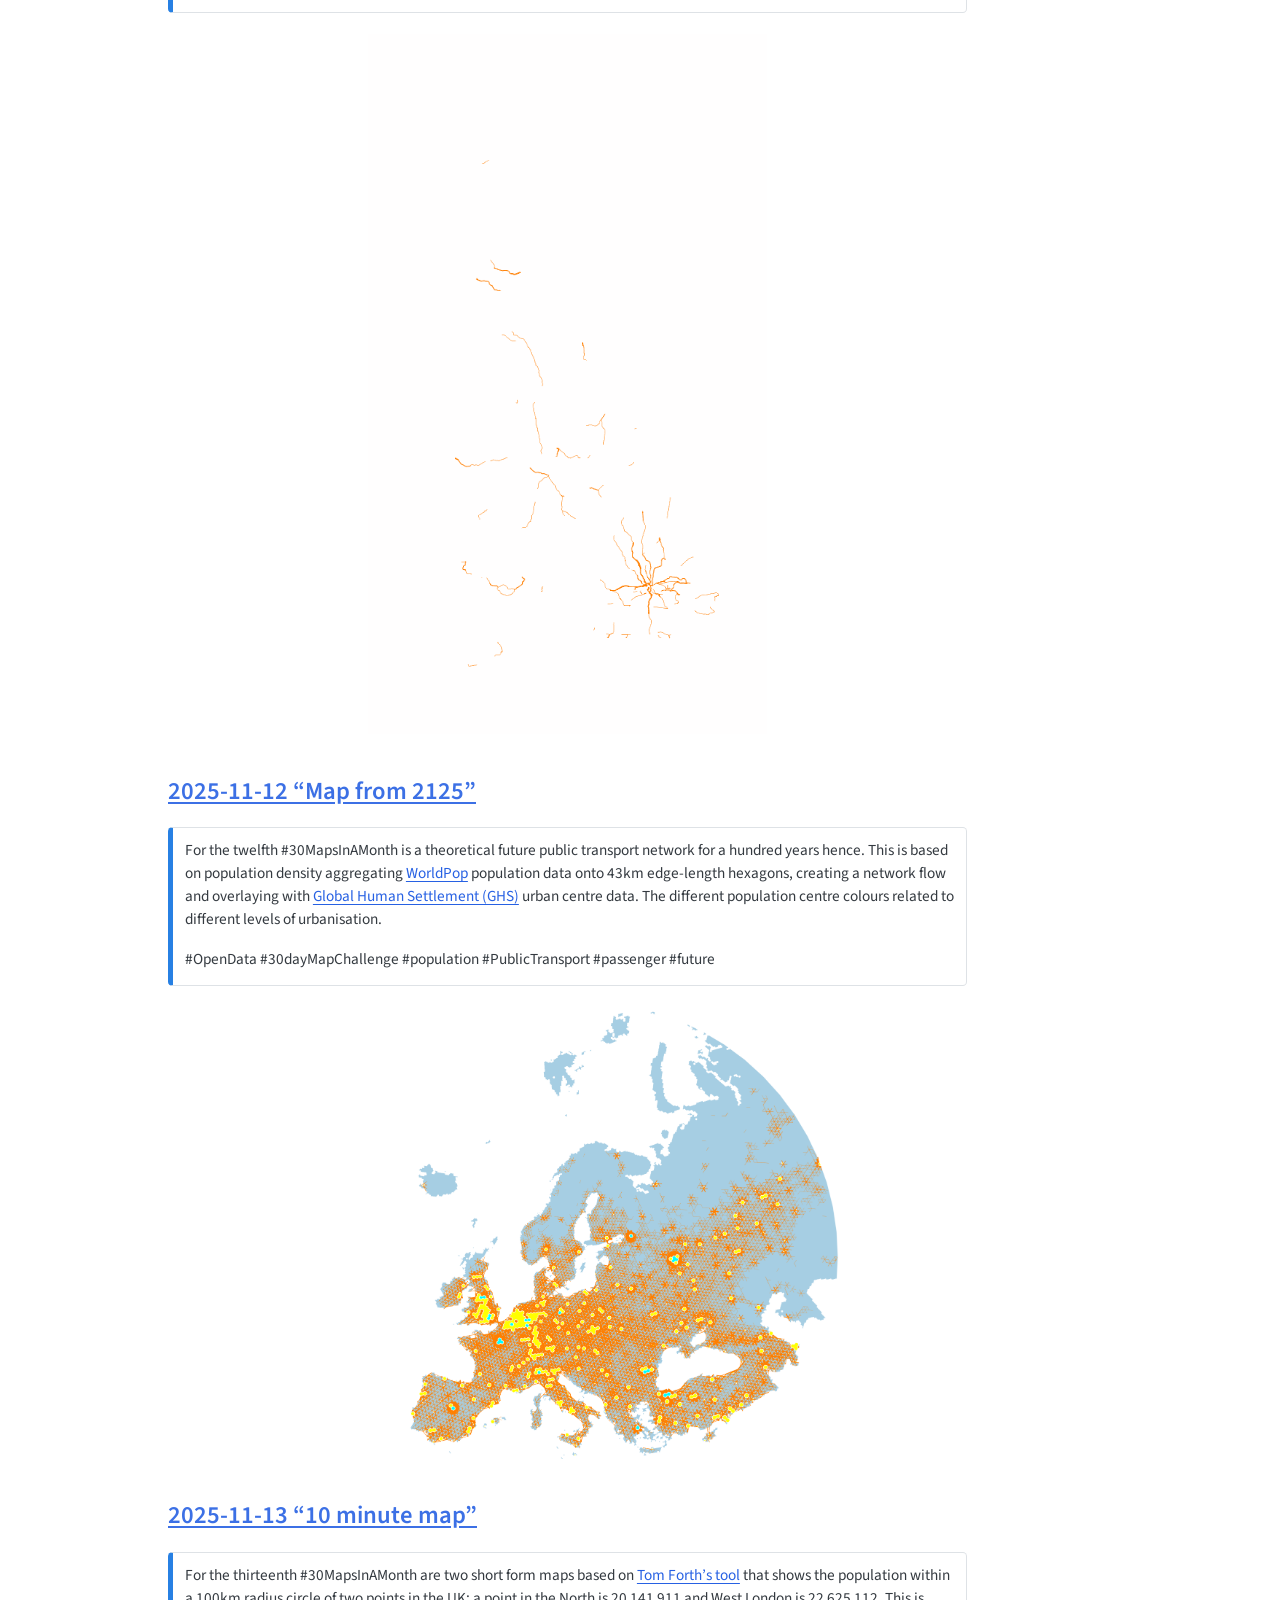
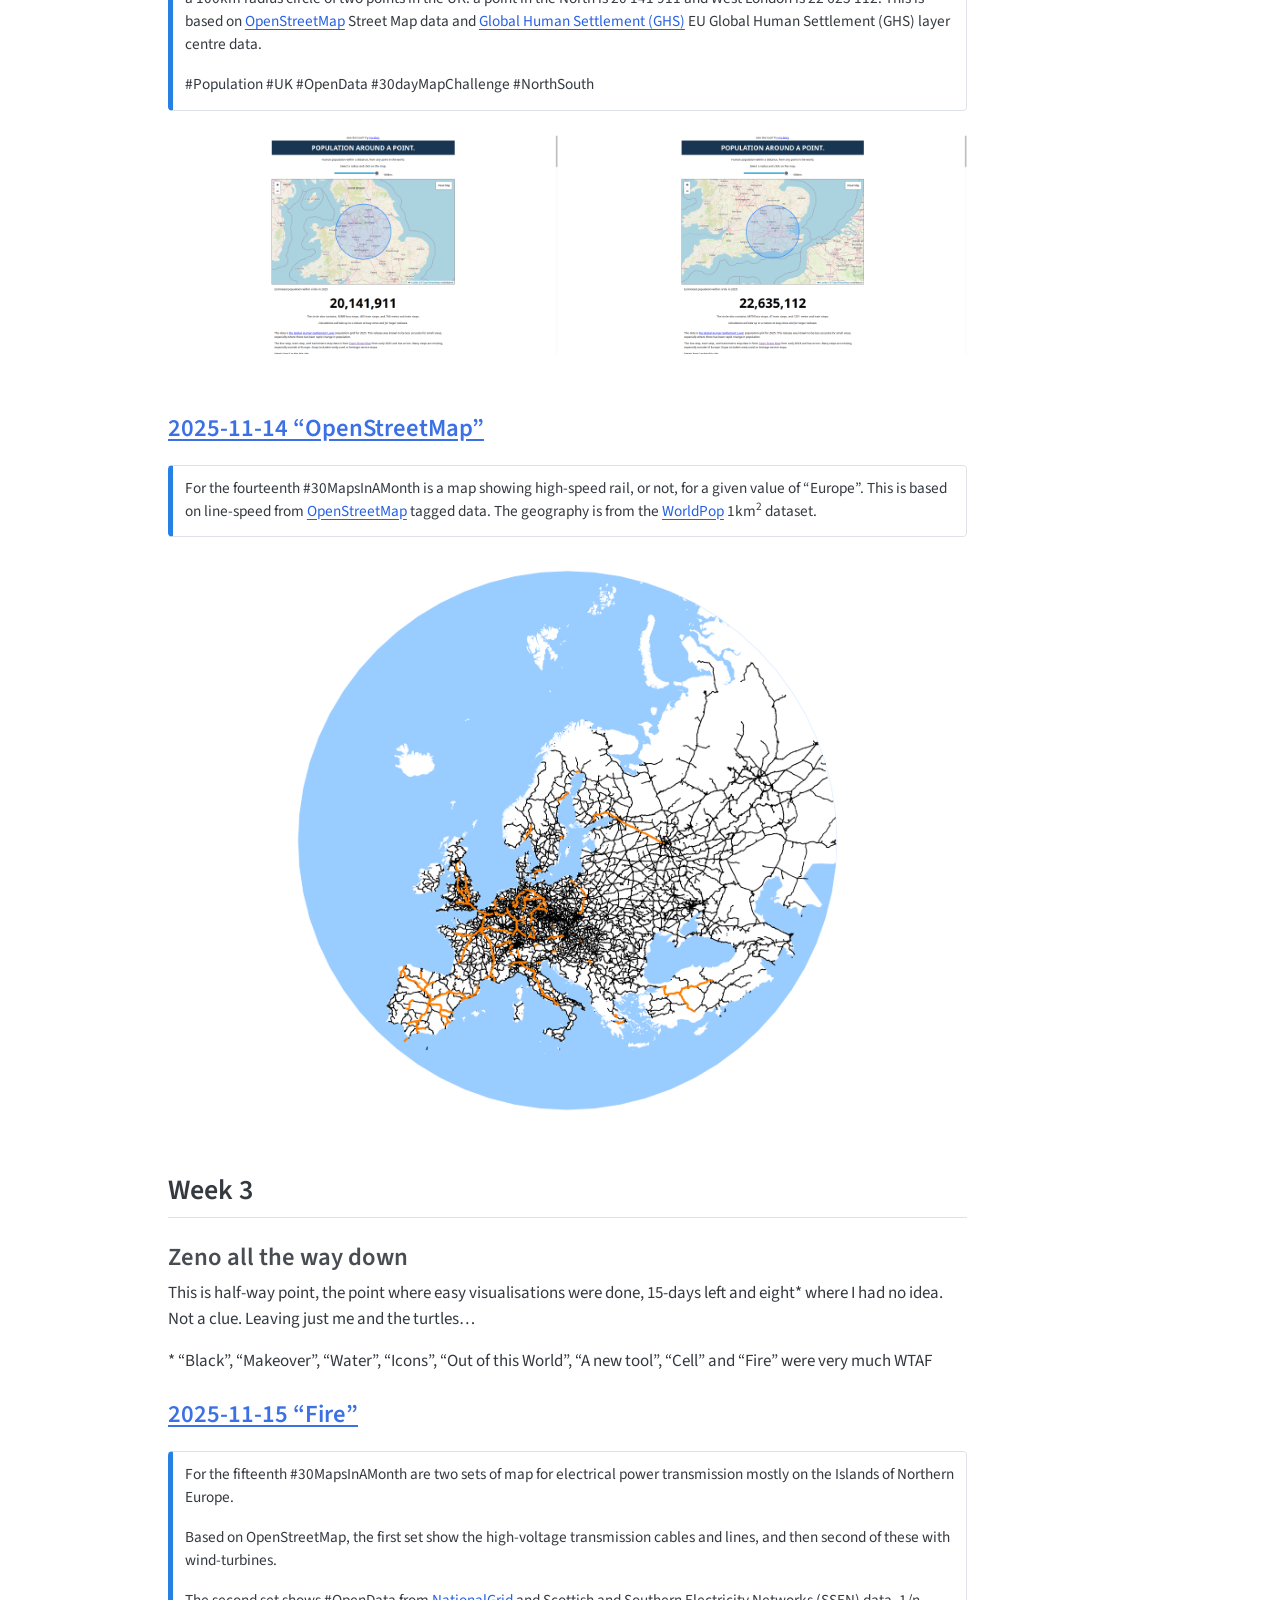
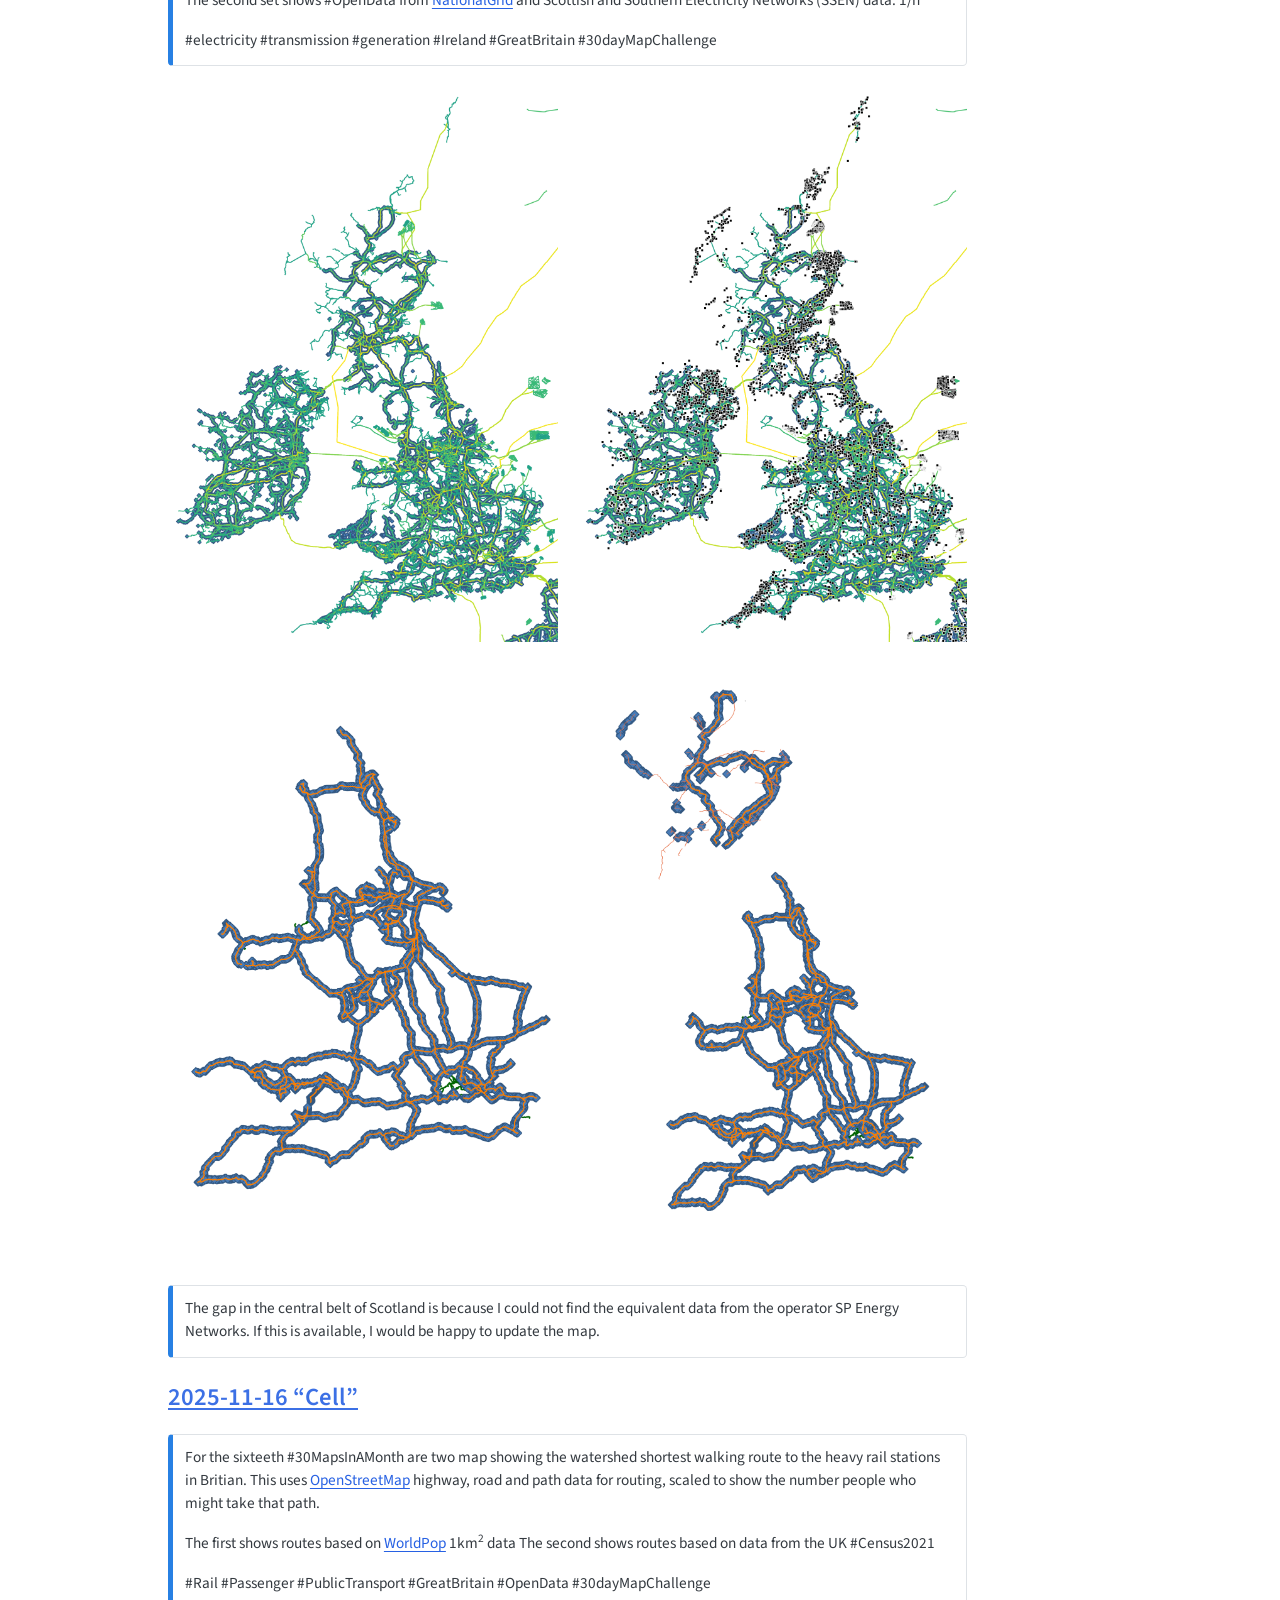
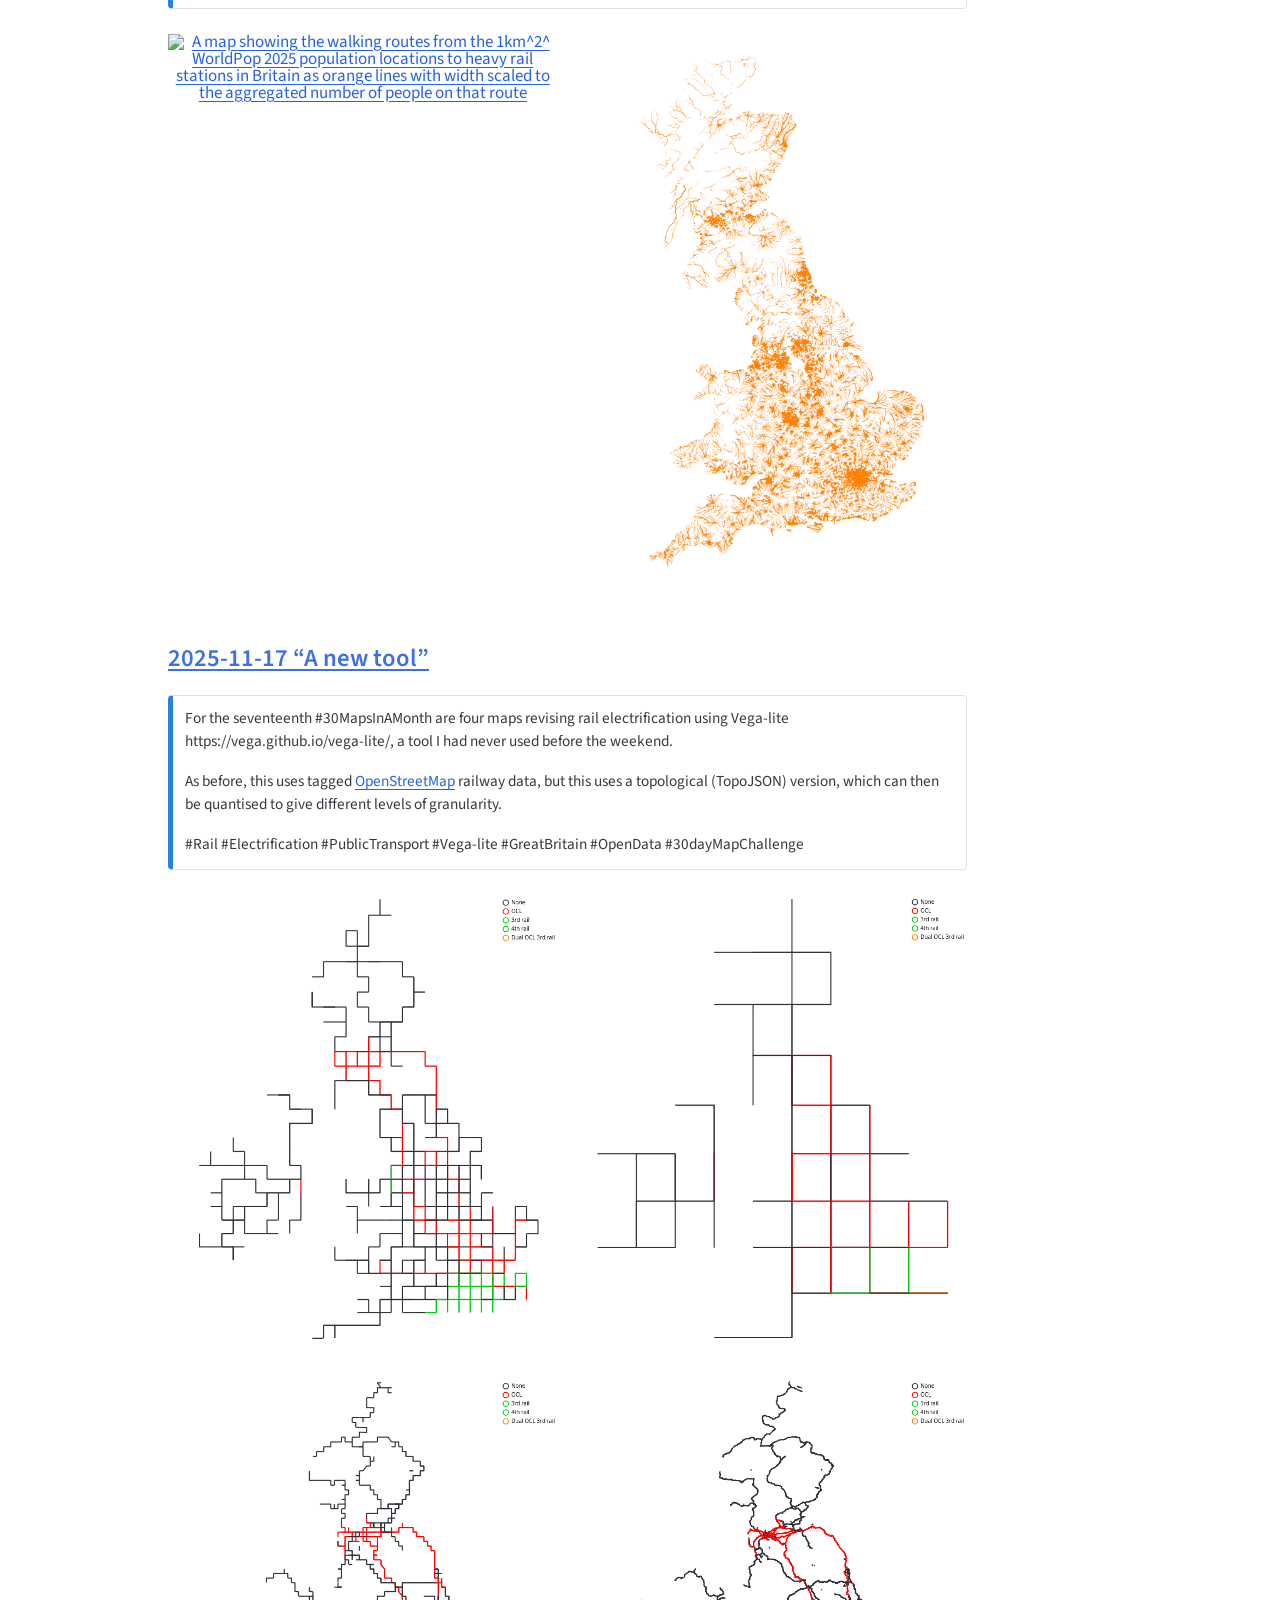
==== commit ff562300: "Built site for gh-pages" ====
--- a/30daymapchallenge.html
+++ b/30daymapchallenge.html
@@ -107,8 +107,8 @@
 <span class="menu-text">30 day map challenge</span></a>
   </li>  
   <li class="nav-item">
-    <a class="nav-link" href="./CRI.qmd"> 
-<span class="menu-text">Collaborative Research Institute (CRI)</span></a>
+    <a class="nav-link" href="./CRI.html"> 
+<span class="menu-text">CRI</span></a>
   </li>  
 </ul>
           </div> <!-- /navcollapse -->
@@ -1694,7 +1694,7 @@
 });
 </script>
 </div> <!-- /content -->
-<script>var lightboxQuarto = GLightbox({"openEffect":"zoom","descPosition":"bottom","selector":".lightbox","closeEffect":"zoom","loop":false});
+<script>var lightboxQuarto = GLightbox({"openEffect":"zoom","closeEffect":"zoom","loop":false,"descPosition":"bottom","selector":".lightbox"});
 (function() {
   let previousOnload = window.onload;
   window.onload = () => {
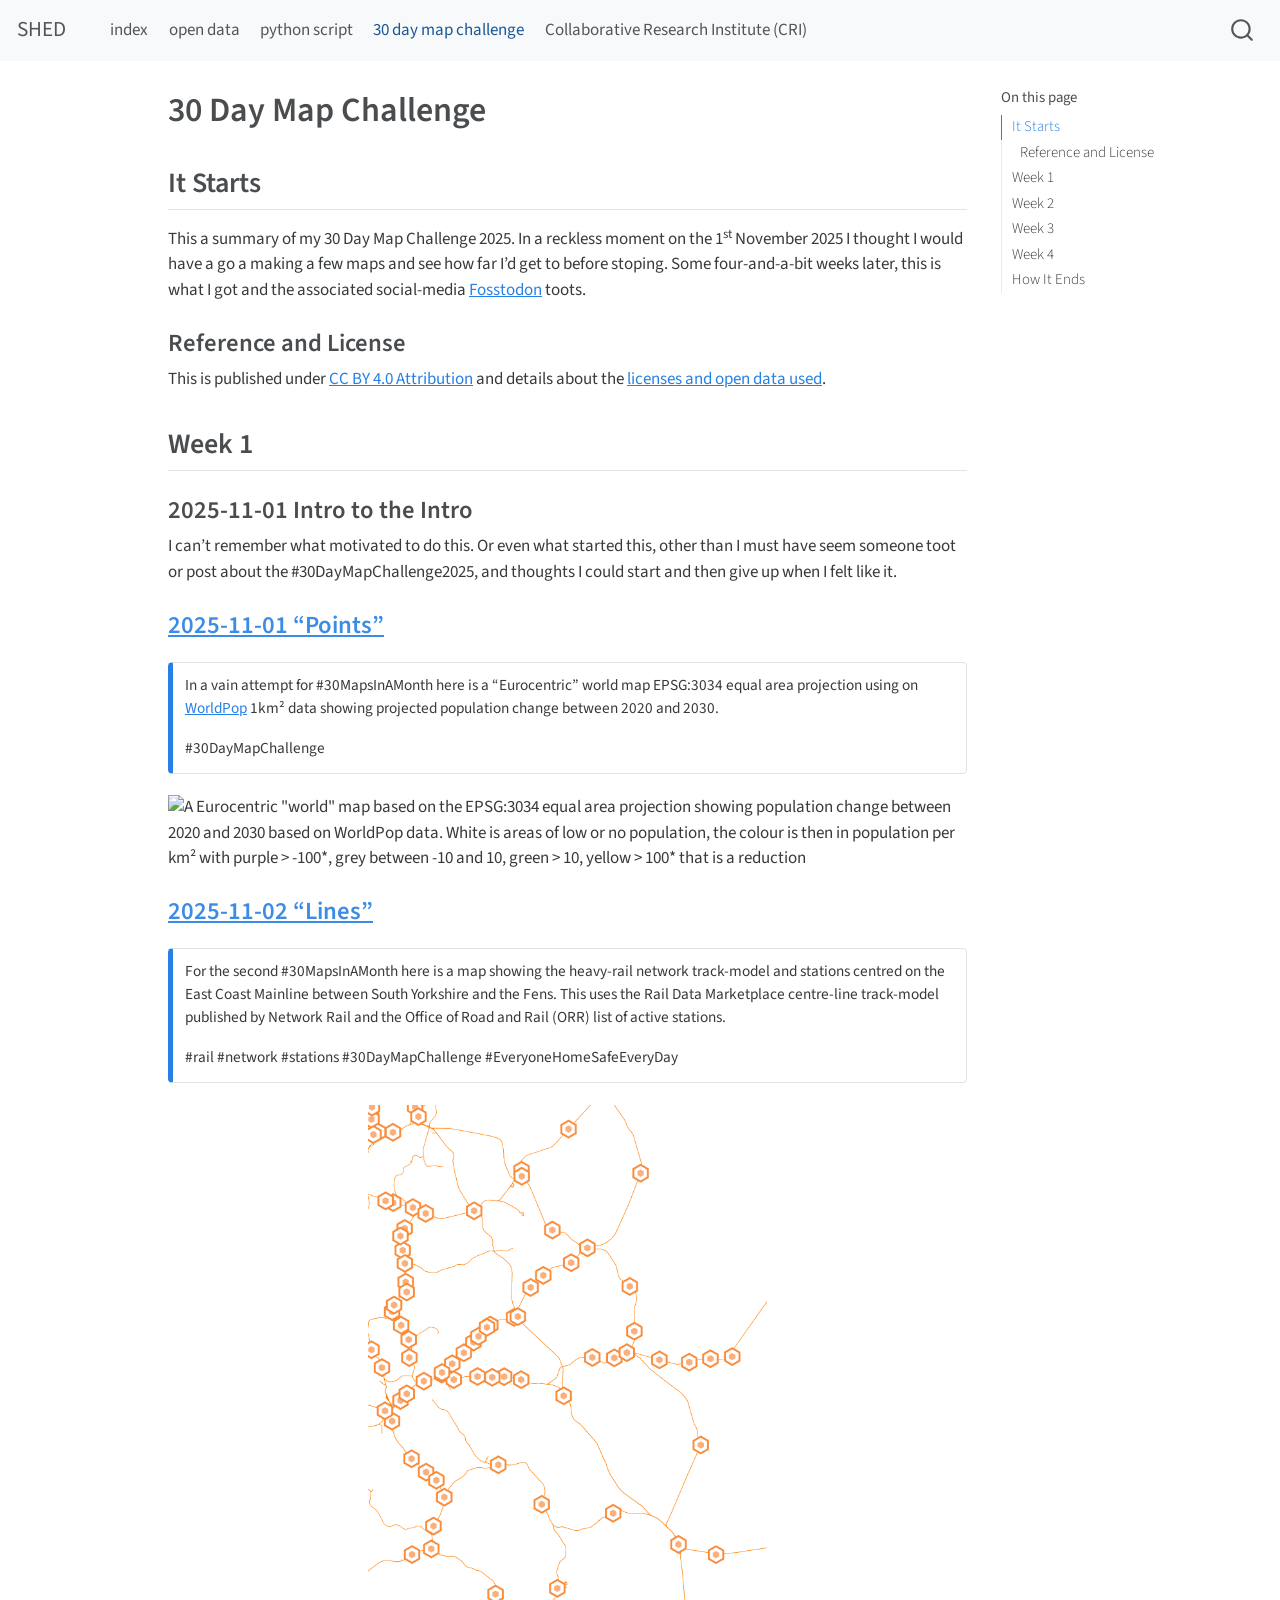
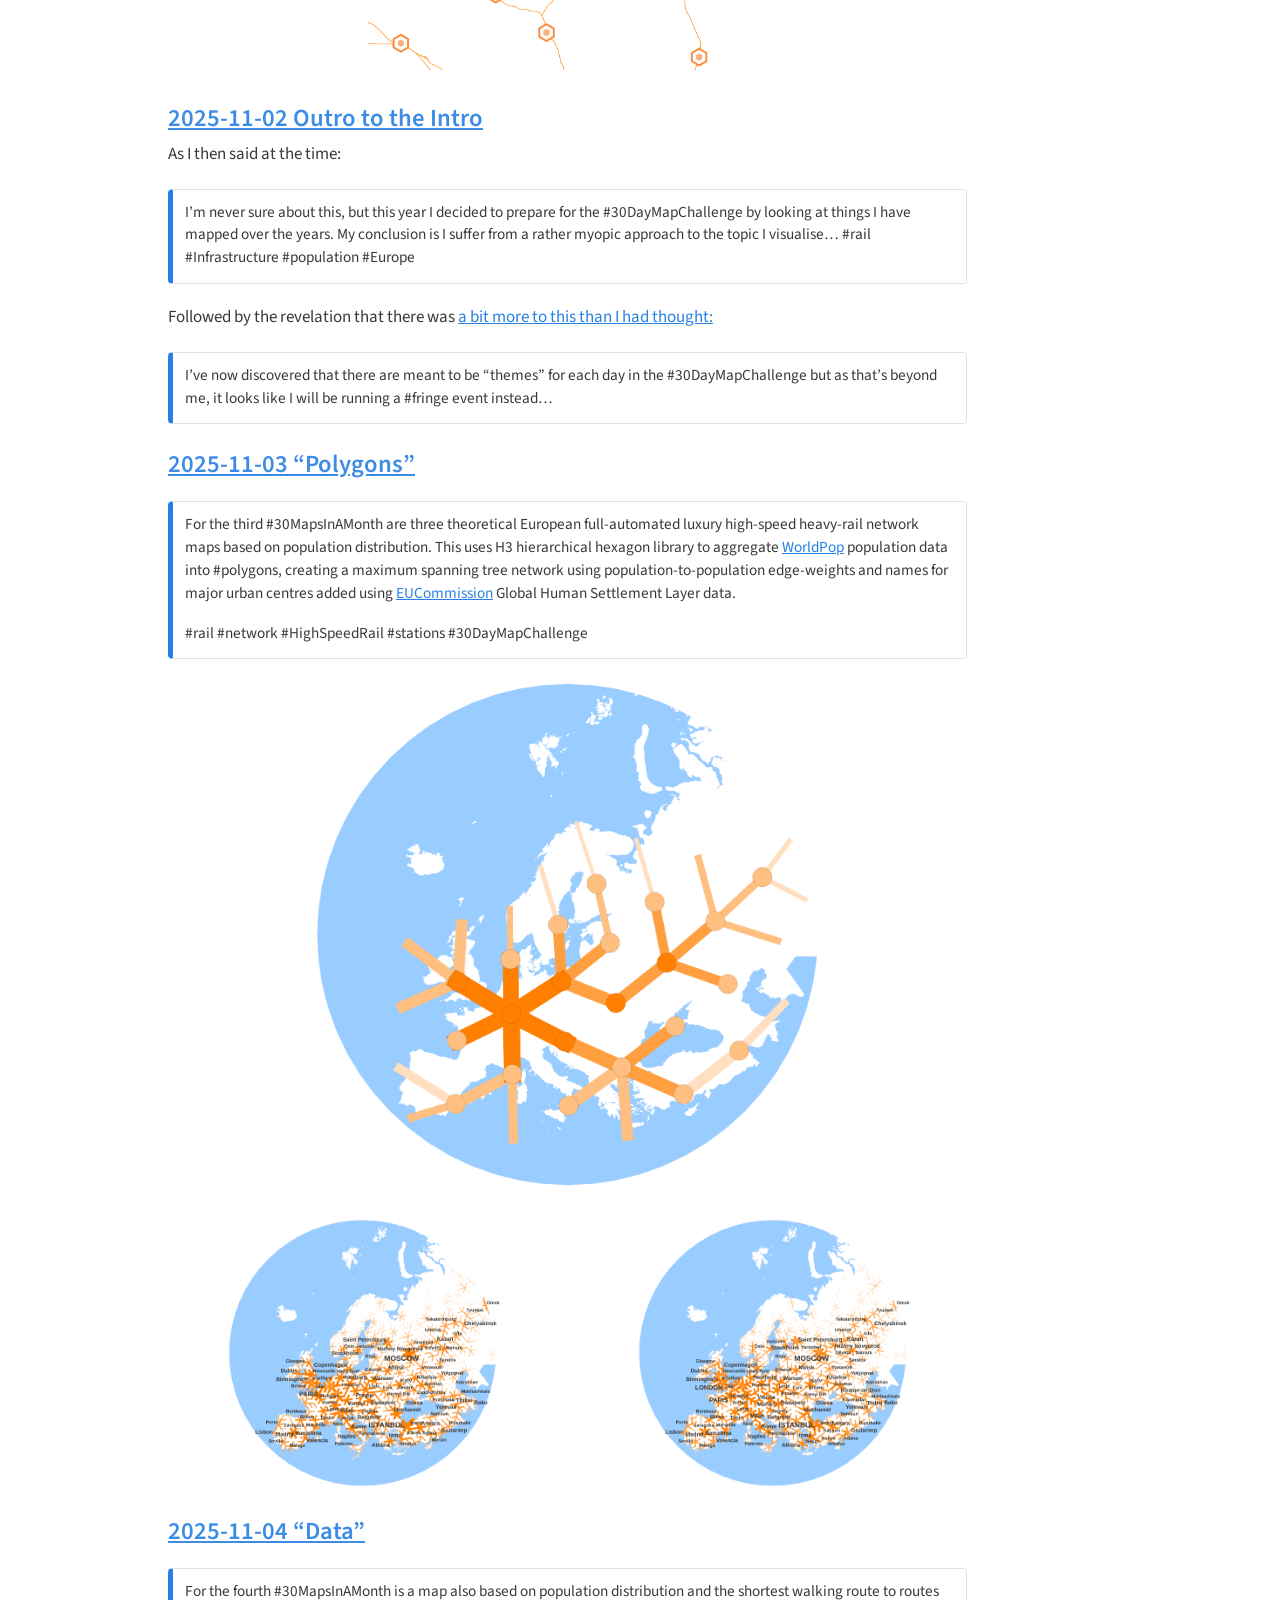
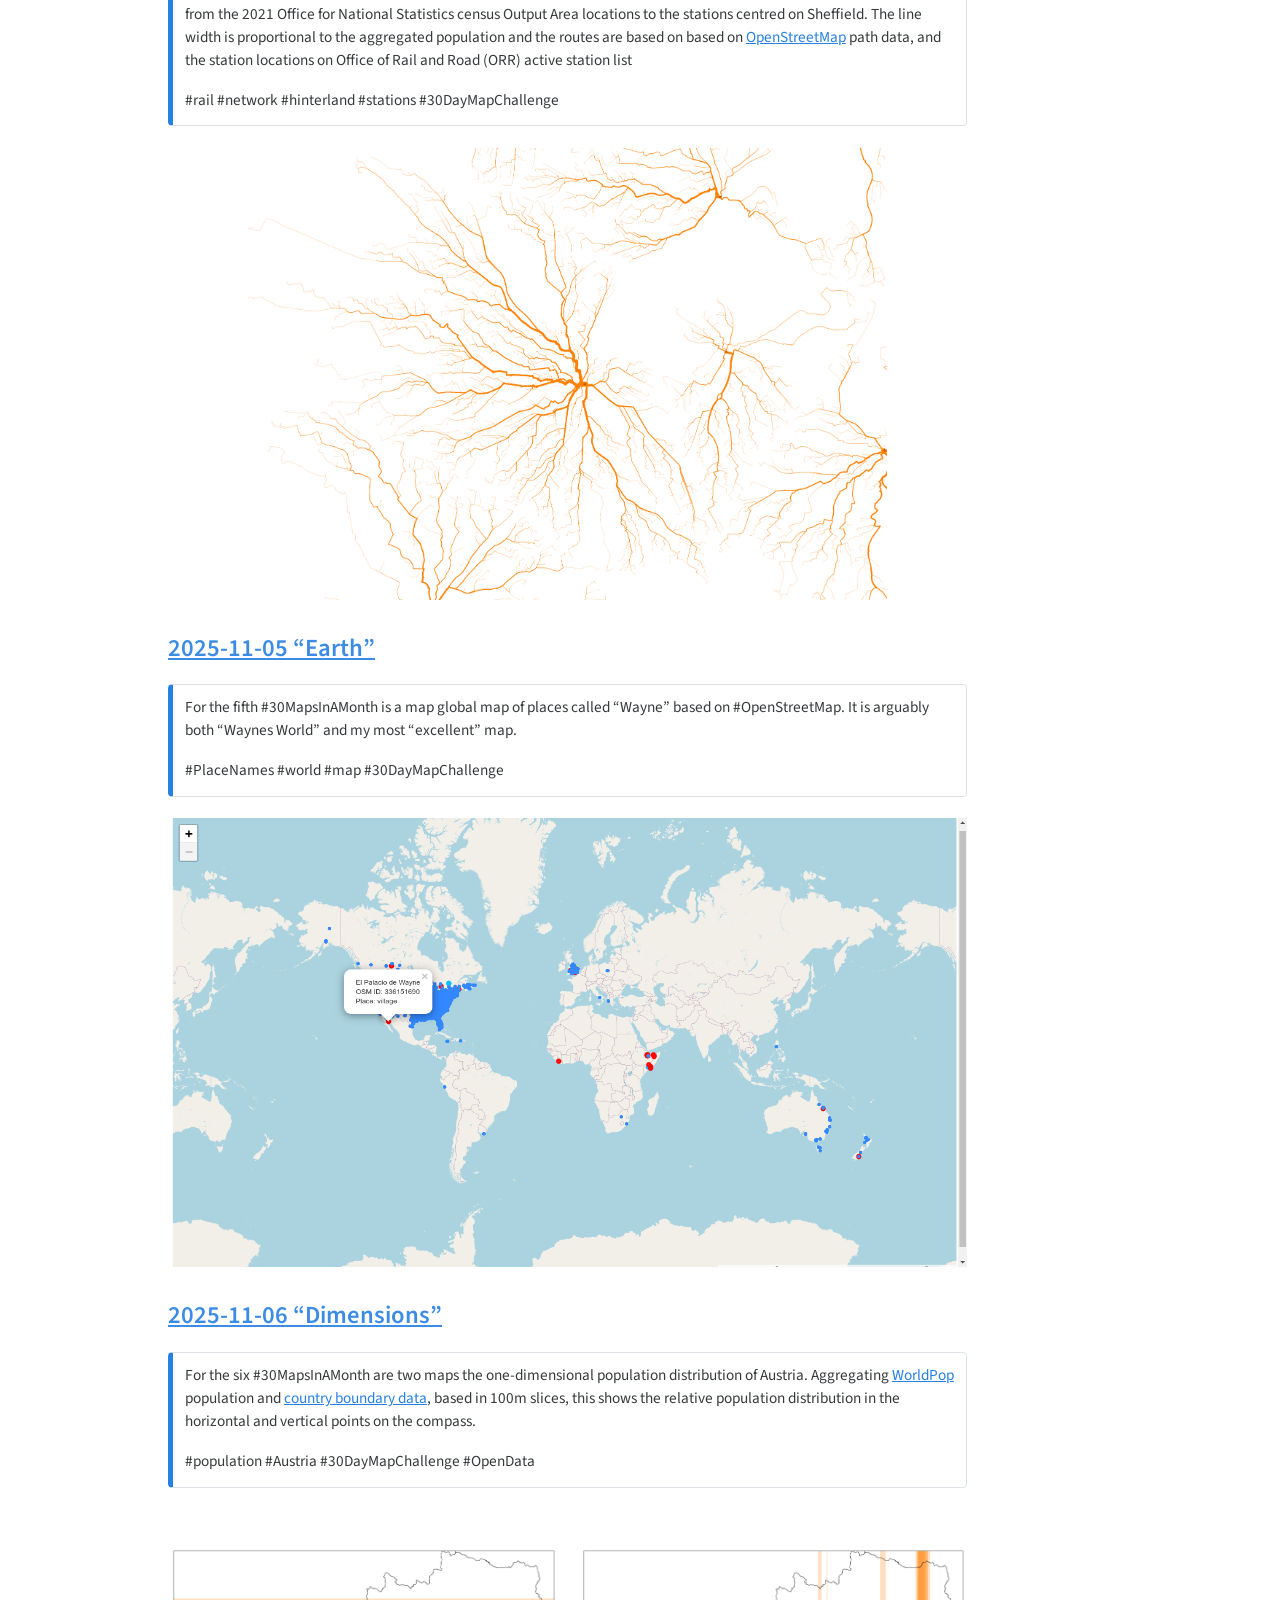
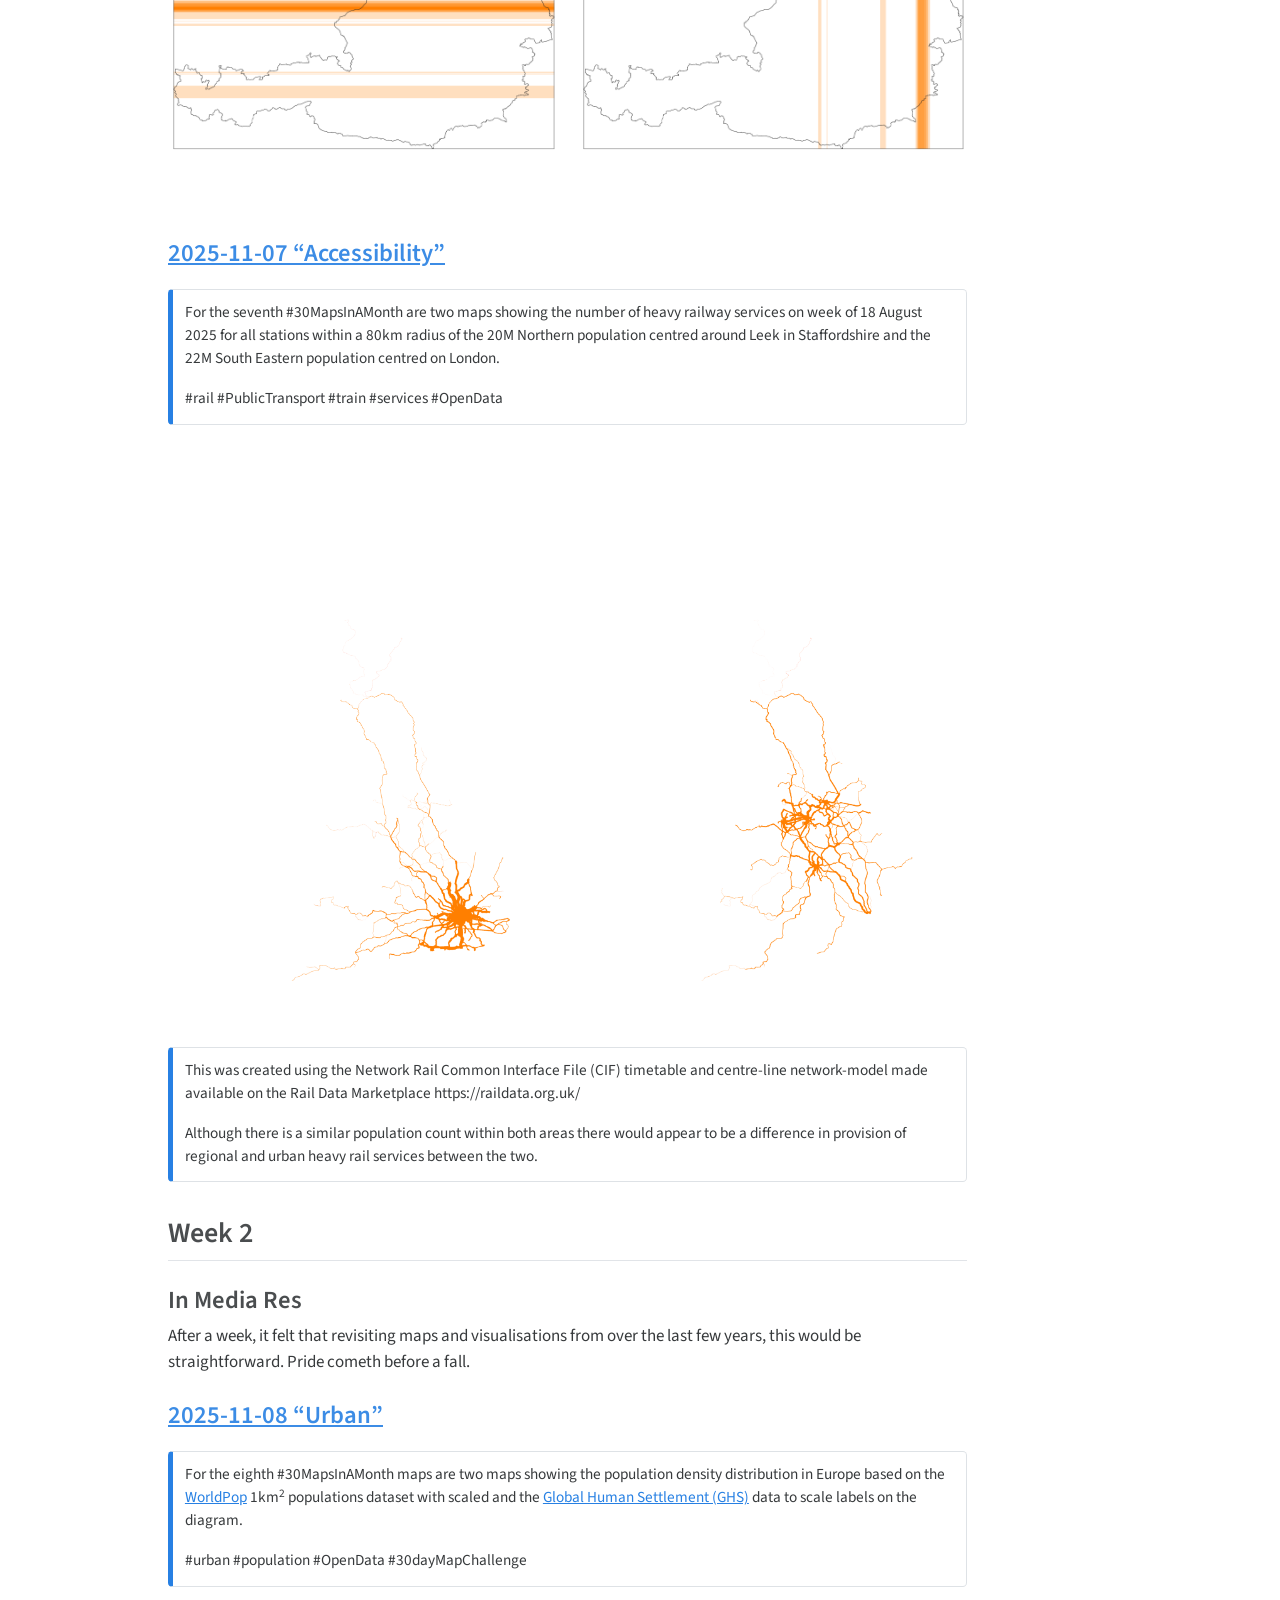
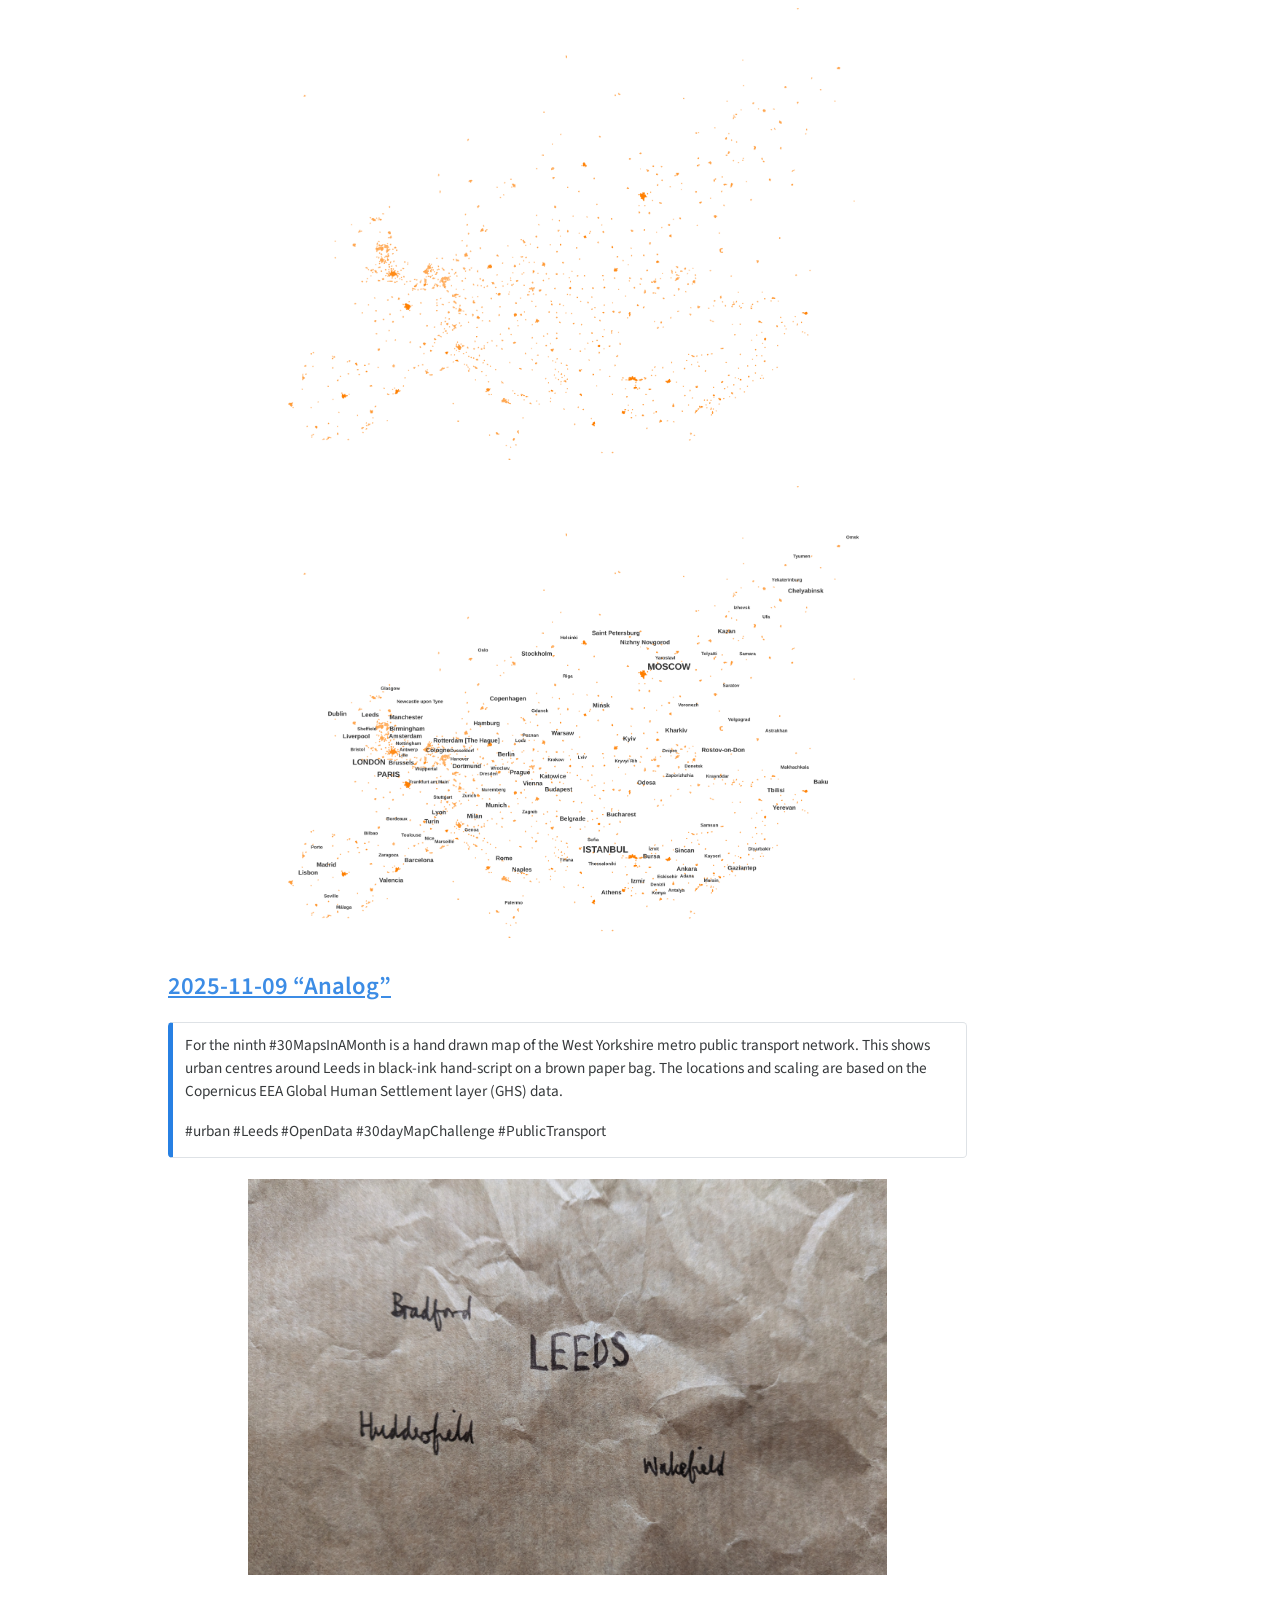
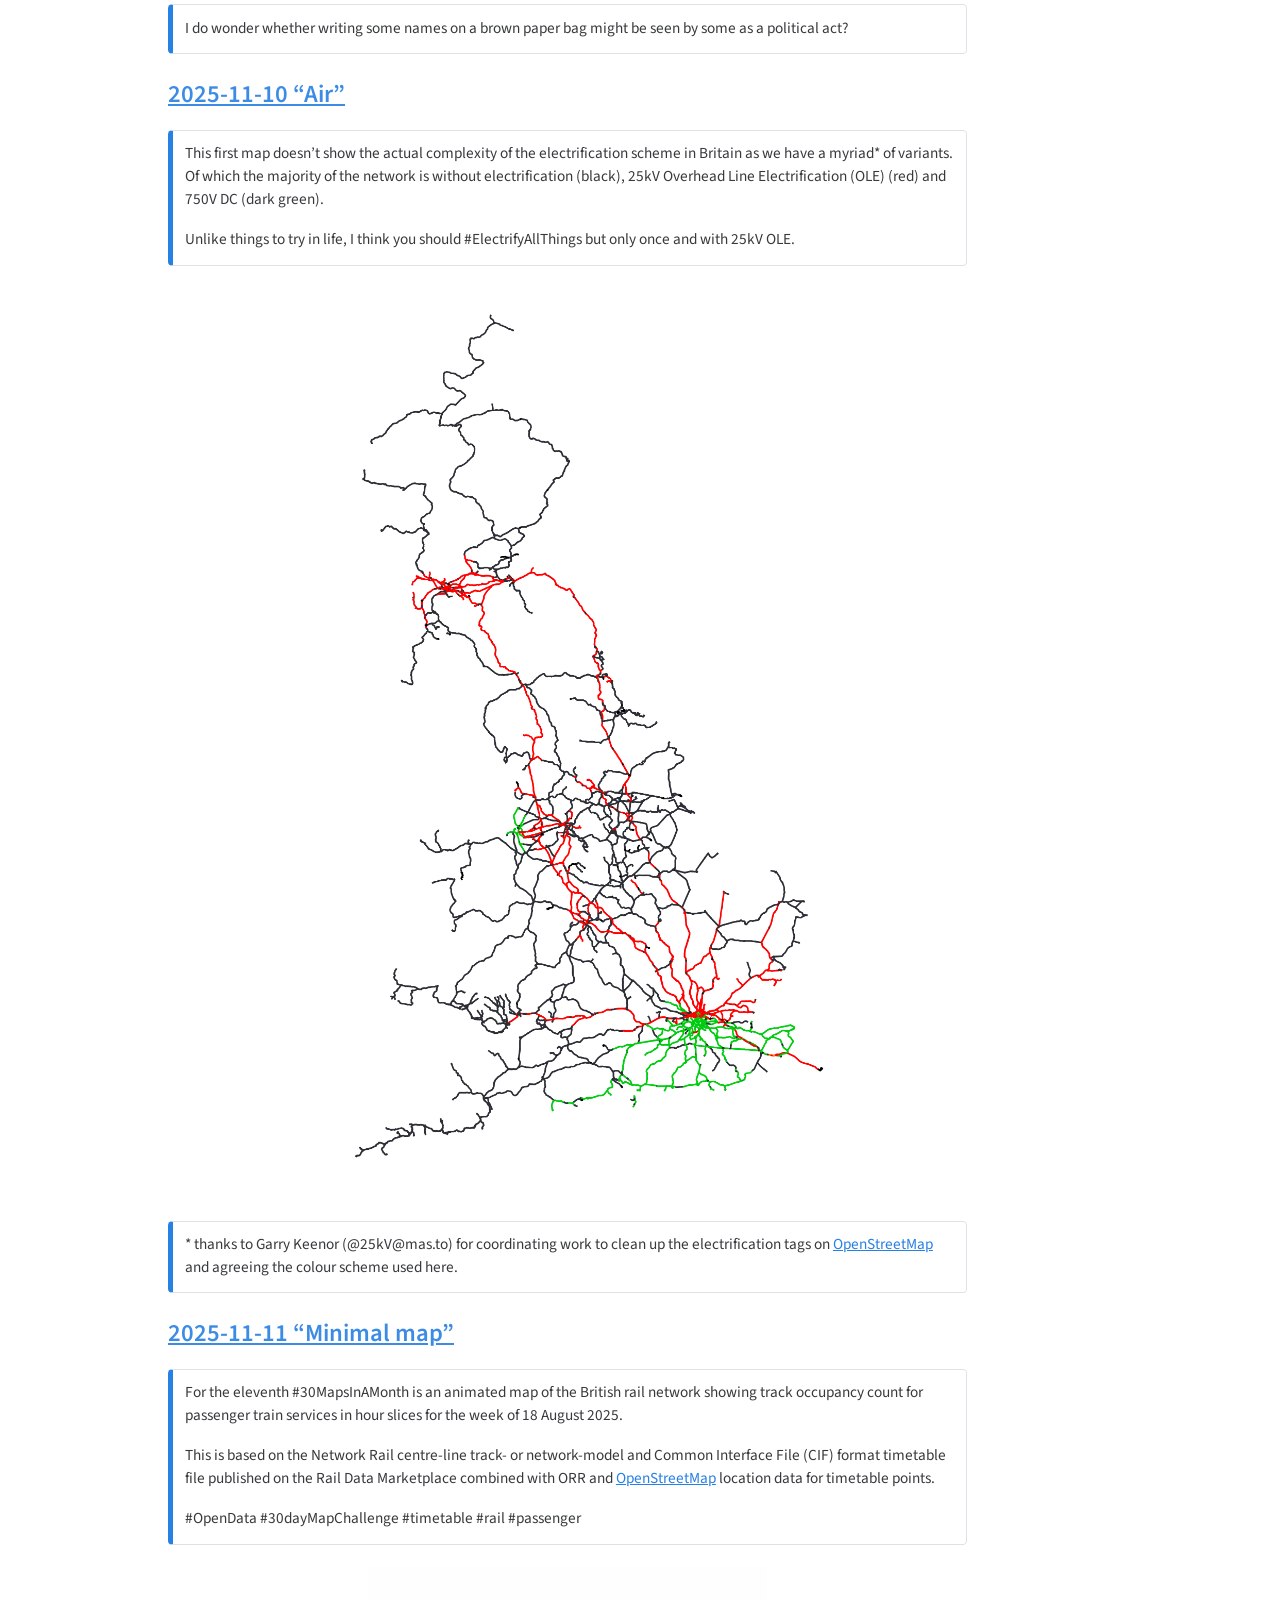
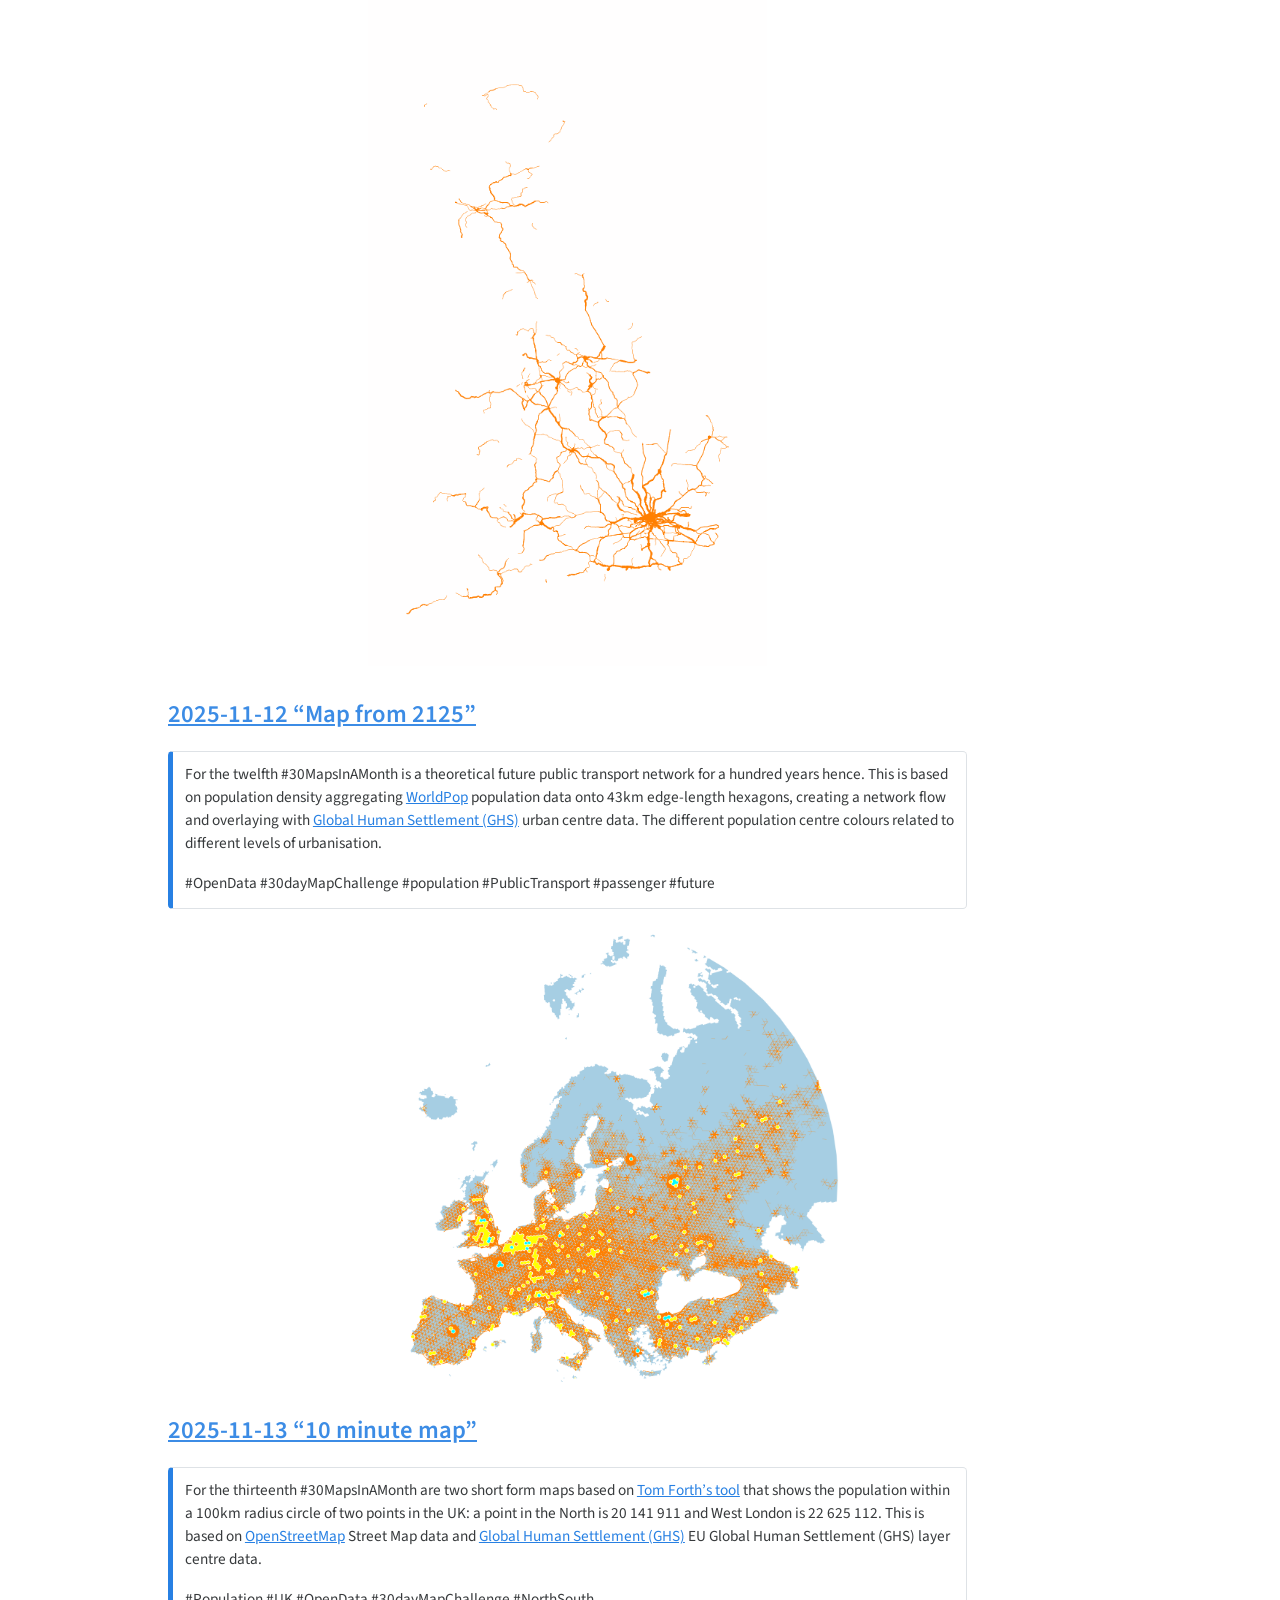
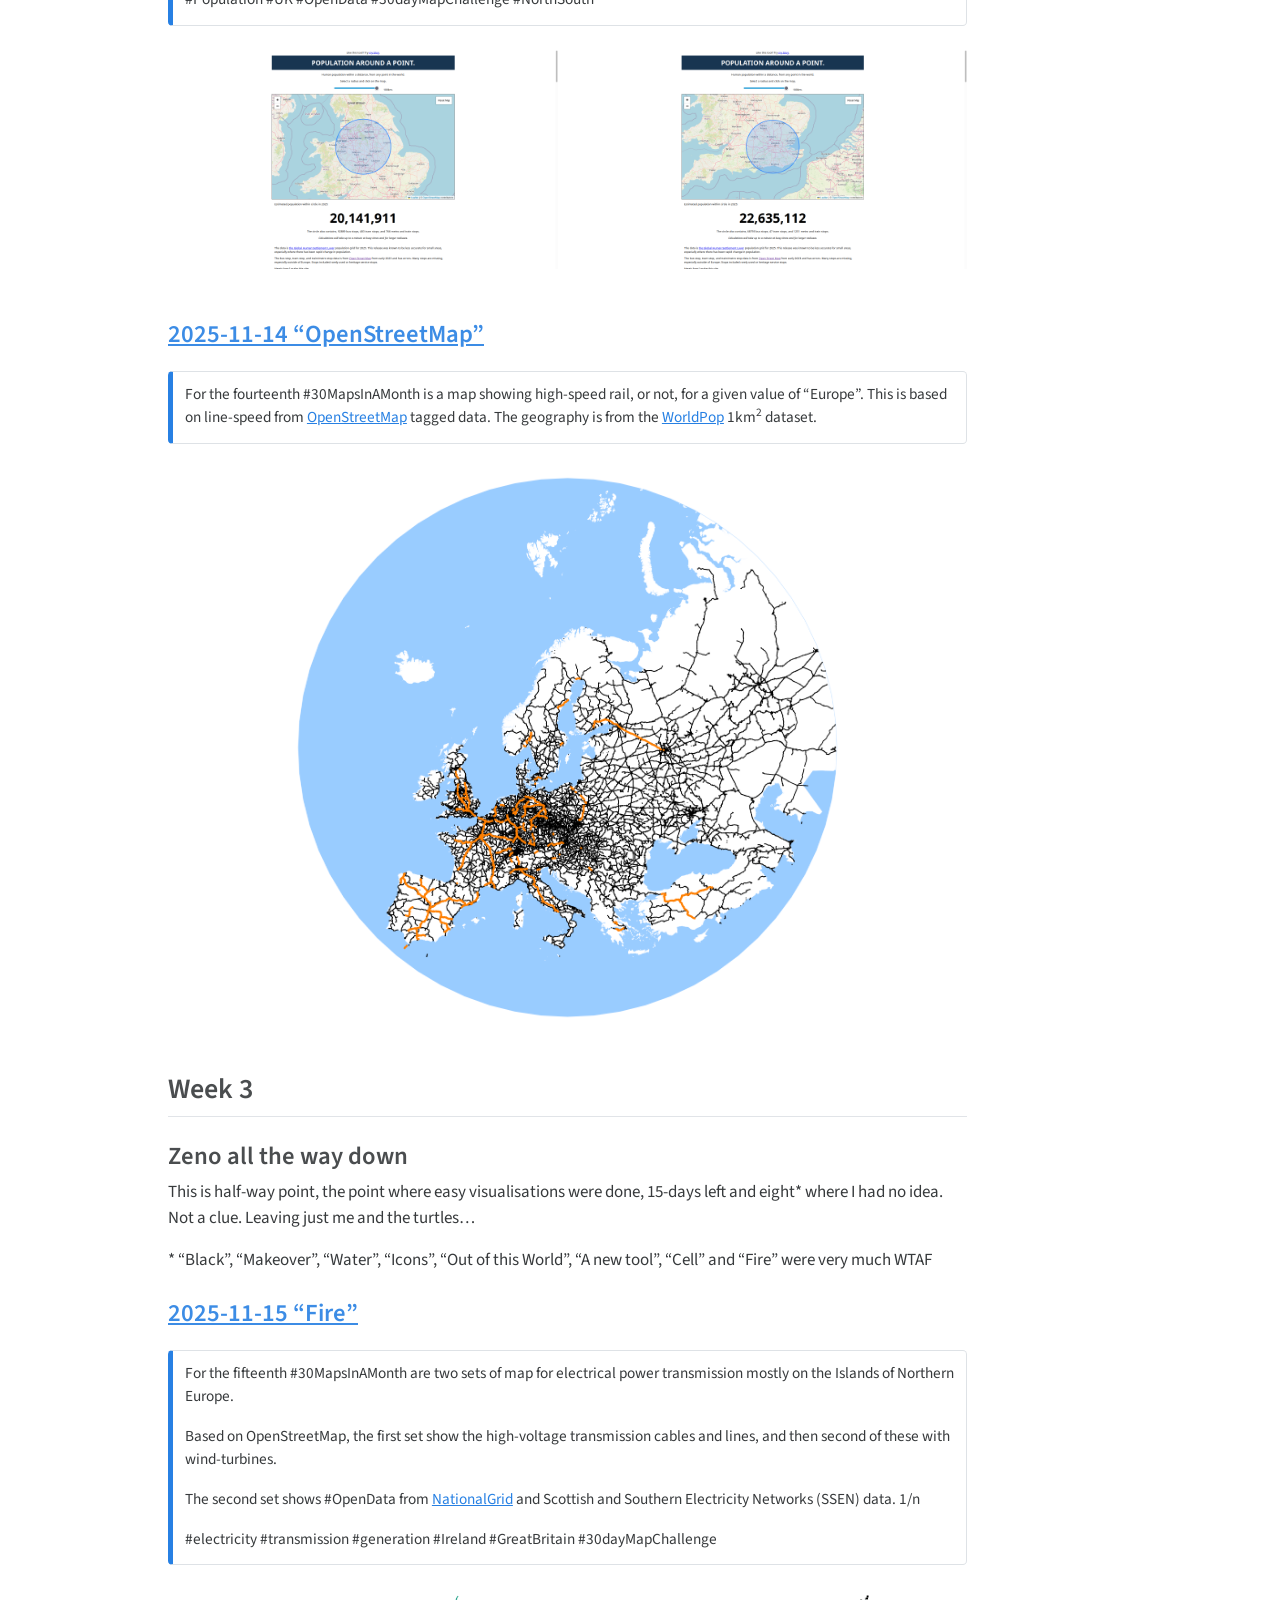
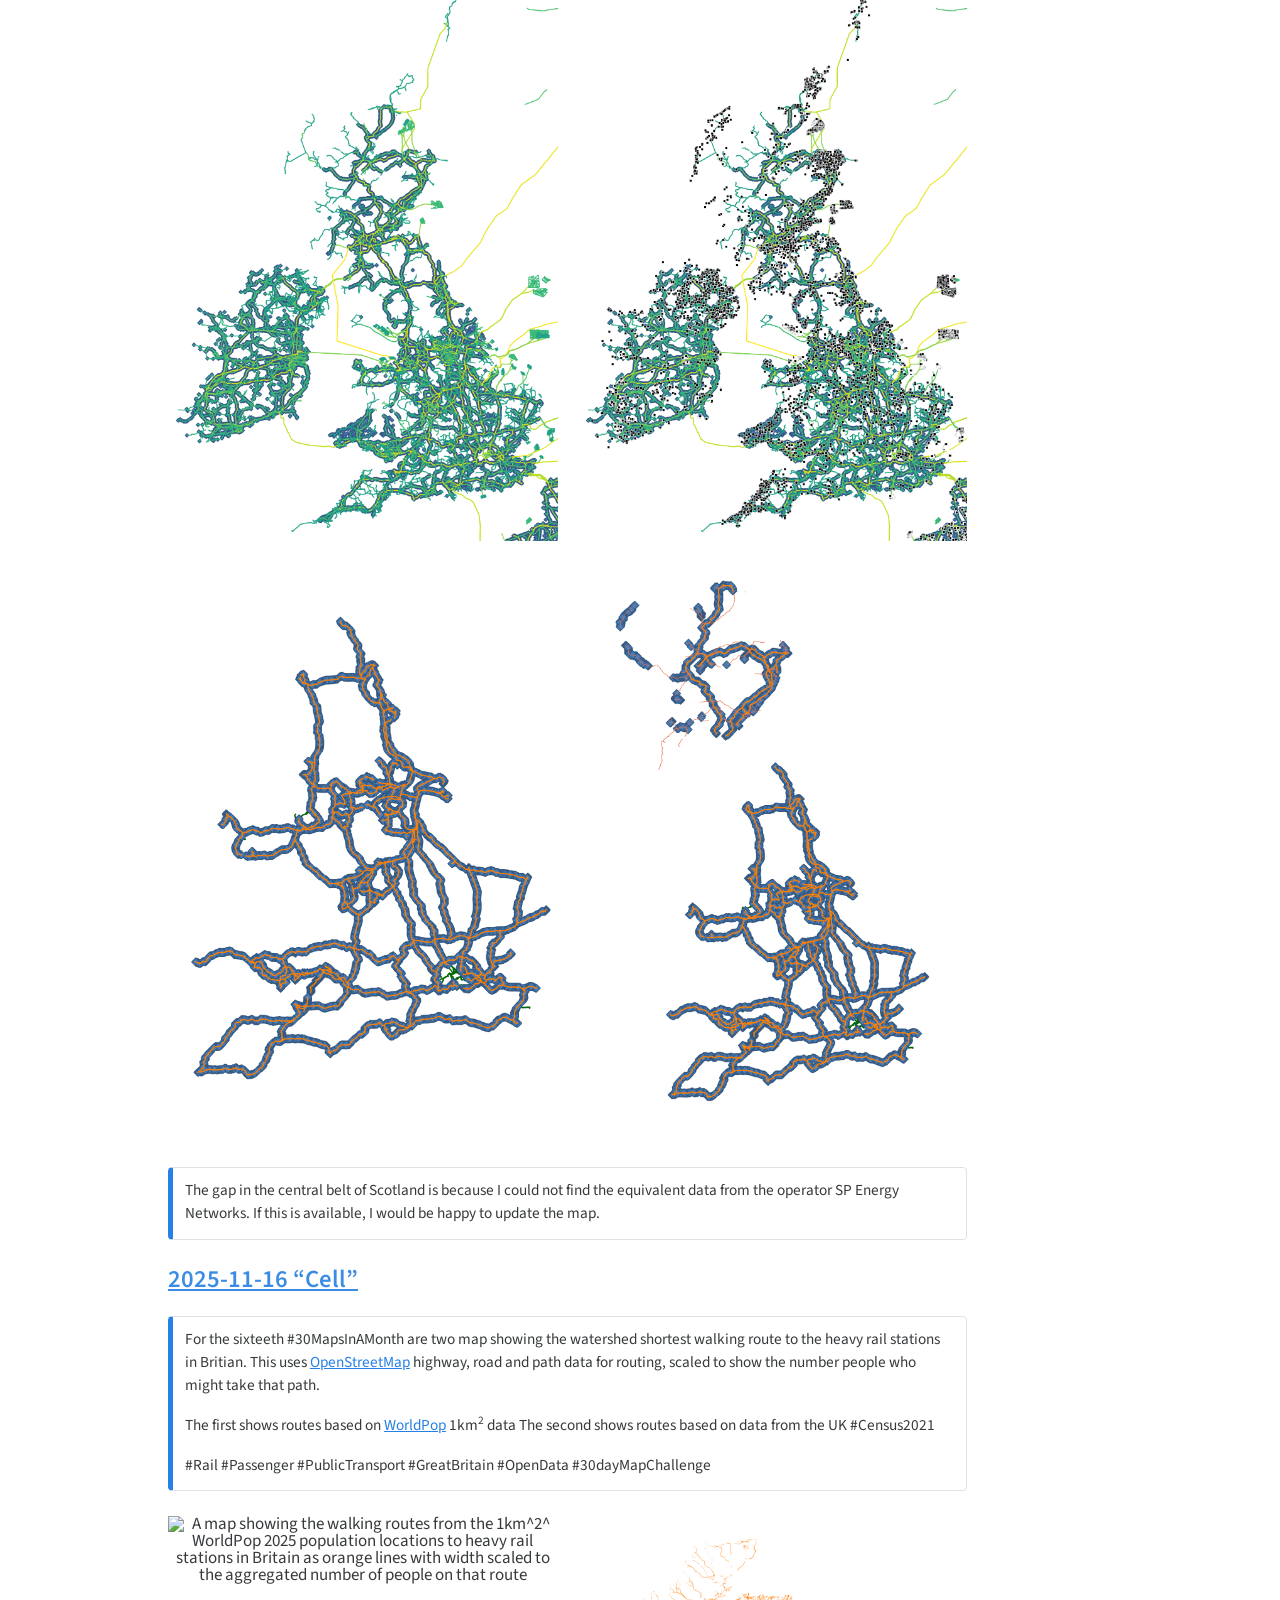
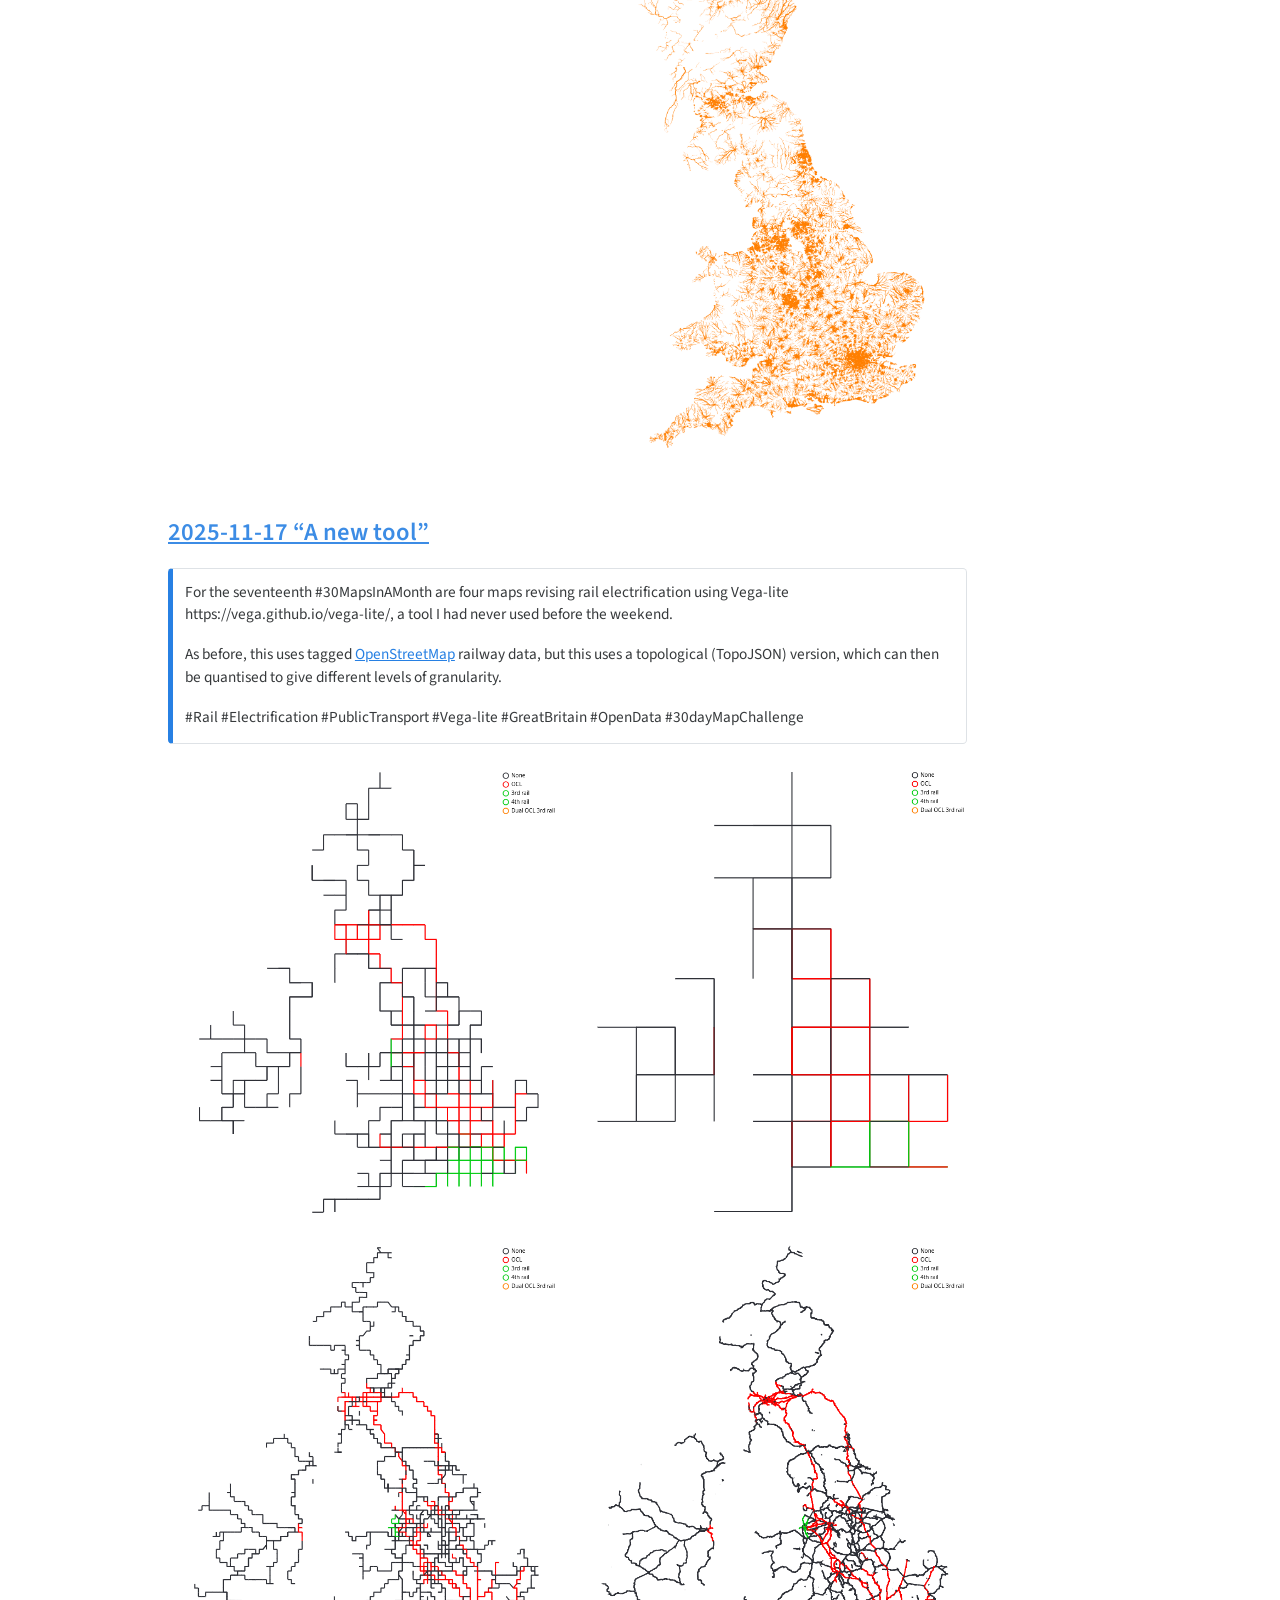
==== commit 851907a7: "Built site for gh-pages" ====
--- a/30daymapchallenge.html
+++ b/30daymapchallenge.html
@@ -2,12 +2,12 @@
 <html xmlns="http://www.w3.org/1999/xhtml" lang="en" xml:lang="en"><head>
 
 <meta charset="utf-8">
-<meta name="generator" content="quarto-1.5.55">
+<meta name="generator" content="quarto-1.3.340">
 
 <meta name="viewport" content="width=device-width, initial-scale=1.0, user-scalable=yes">
 
 
-<title>30 Day Map Challenge – SHED</title>
+<title>SHED - 30 Day Map Challenge</title>
 <style>
 code{white-space: pre-wrap;}
 span.smallcaps{font-variant: small-caps;}
@@ -39,22 +39,13 @@
 <script src="site_libs/bootstrap/bootstrap.min.js"></script>
 <link href="site_libs/bootstrap/bootstrap-icons.css" rel="stylesheet">
 <link href="site_libs/bootstrap/bootstrap.min.css" rel="stylesheet" id="quarto-bootstrap" data-mode="light">
-<script src="site_libs/quarto-contrib/glightbox/glightbox.min.js"></script>
-<link href="site_libs/quarto-contrib/glightbox/glightbox.min.css" rel="stylesheet">
-<link href="site_libs/quarto-contrib/glightbox/lightbox.css" rel="stylesheet">
 <script id="quarto-search-options" type="application/json">{
   "location": "navbar",
   "copy-button": false,
   "collapse-after": 3,
   "panel-placement": "end",
   "type": "overlay",
-  "limit": 50,
-  "keyboard-shortcut": [
-    "f",
-    "/",
-    "s"
-  ],
-  "show-item-context": false,
+  "limit": 20,
   "language": {
     "search-no-results-text": "No results",
     "search-matching-documents-text": "matching documents",
@@ -63,10 +54,8 @@
     "search-more-match-text": "more match in this document",
     "search-more-matches-text": "more matches in this document",
     "search-clear-button-title": "Clear",
-    "search-text-placeholder": "",
     "search-detached-cancel-button-title": "Cancel",
-    "search-submit-button-title": "Submit",
-    "search-label": "Search"
+    "search-submit-button-title": "Submit"
   }
 }</script>
 
@@ -77,43 +66,43 @@
 
 <div id="quarto-search-results"></div>
   <header id="quarto-header" class="headroom fixed-top">
-    <nav class="navbar navbar-expand-lg " data-bs-theme="dark">
+    <nav class="navbar navbar-expand-lg navbar-dark ">
       <div class="navbar-container container-fluid">
-      <div class="navbar-brand-container mx-auto">
+      <div class="navbar-brand-container">
     <a class="navbar-brand" href="./index.html">
     <span class="navbar-title">SHED</span>
     </a>
   </div>
             <div id="quarto-search" class="" title="Search"></div>
-          <button class="navbar-toggler" type="button" data-bs-toggle="collapse" data-bs-target="#navbarCollapse" aria-controls="navbarCollapse" role="menu" aria-expanded="false" aria-label="Toggle navigation" onclick="if (window.quartoToggleHeadroom) { window.quartoToggleHeadroom(); }">
+          <button class="navbar-toggler" type="button" data-bs-toggle="collapse" data-bs-target="#navbarCollapse" aria-controls="navbarCollapse" aria-expanded="false" aria-label="Toggle navigation" onclick="if (window.quartoToggleHeadroom) { window.quartoToggleHeadroom(); }">
   <span class="navbar-toggler-icon"></span>
 </button>
           <div class="collapse navbar-collapse" id="navbarCollapse">
             <ul class="navbar-nav navbar-nav-scroll me-auto">
   <li class="nav-item">
-    <a class="nav-link" href="./index.html"> 
-<span class="menu-text">index</span></a>
+    <a class="nav-link" href="./index.html" rel="" target="">
+ <span class="menu-text">index</span></a>
   </li>  
   <li class="nav-item">
-    <a class="nav-link" href="./opendata.html"> 
-<span class="menu-text">open data</span></a>
+    <a class="nav-link" href="./opendata.html" rel="" target="">
+ <span class="menu-text">open data</span></a>
   </li>  
   <li class="nav-item">
-    <a class="nav-link" href="./script.html"> 
-<span class="menu-text">python script</span></a>
+    <a class="nav-link" href="./script.html" rel="" target="">
+ <span class="menu-text">python script</span></a>
   </li>  
   <li class="nav-item">
-    <a class="nav-link active" href="./30daymapchallenge.html" aria-current="page"> 
-<span class="menu-text">30 day map challenge</span></a>
+    <a class="nav-link active" href="./30daymapchallenge.html" rel="" target="" aria-current="page">
+ <span class="menu-text">30 day map challenge</span></a>
   </li>  
   <li class="nav-item">
-    <a class="nav-link" href="./CRI.html"> 
-<span class="menu-text">CRI</span></a>
+    <a class="nav-link" href="./CRI.qmd" rel="" target="">
+ <span class="menu-text">Collaborative Research Institute (CRI)</span></a>
   </li>  
 </ul>
+            <div class="quarto-navbar-tools ms-auto">
+</div>
           </div> <!-- /navcollapse -->
-            <div class="quarto-navbar-tools">
-</div>
       </div> <!-- /container-fluid -->
     </nav>
 </header>
@@ -199,9 +188,7 @@
   </div>
   
 
-
 </header>
-
 
 <section id="it-starts" class="level2">
 <h2 class="anchored" data-anchor-id="it-starts">It Starts</h2>
@@ -230,7 +217,7 @@
 </div>
 </div>
 </div>
-<p><a href="30-day/01/eurocentrum-01.png" class="lightbox" data-gallery="quarto-lightbox-gallery-1"><img src="30-day/01/eurocentrum-01.png" class="img-fluid" alt="A Eurocentric &quot;world&quot; map based on the EPSG:3034 equal area projection showing population change between 2020 and 2030 based on WorldPop data. White is areas of low or no population, the colour is then in population per km² with purple > -100*, grey between -10 and 10, green > 10, yellow > 100* that is a reduction"></a></p>
+<p><img src="30-day/01/eurocentrum-01.png" class="lightbox img-fluid" alt="A Eurocentric &quot;world&quot; map based on the EPSG:3034 equal area projection showing population change between 2020 and 2030 based on WorldPop data. White is areas of low or no population, the colour is then in population per km² with purple > -100*, grey between -10 and 10, green > 10, yellow > 100* that is a reduction"></p>
 </section>
 <section id="lines" class="level3">
 <h3 class="anchored" data-anchor-id="lines"><a href="https://fosstodon.org/@wnd/115479839907939776">2025-11-02 “Lines”</a></h3>
@@ -247,7 +234,7 @@
 </div>
 <div class="quarto-figure quarto-figure-center">
 <figure class="figure">
-<p><a href="30-day/02/south-yorkshire-fens-01.png" class="lightbox" data-gallery="quarto-lightbox-gallery-2"><img src="30-day/02/south-yorkshire-fens-01.png" class="img-fluid quarto-figure quarto-figure-center figure-img" style="width:50.0%" alt="A map showing the heavy rail network model as orange lines with stations as layers orange hexagons. The map centred on the East Coast Main Line between South Yorkshire and the Fens"></a></p>
+<p><img src="30-day/02/south-yorkshire-fens-01.png" class="lightbox img-fluid figure-img" style="width:50.0%" alt="A map showing the heavy rail network model as orange lines with stations as layers orange hexagons. The map centred on the East Coast Main Line between South Yorkshire and the Fens"></p>
 </figure>
 </div>
 </section>
@@ -291,19 +278,16 @@
 </div>
 <div class="quarto-figure quarto-figure-center">
 <figure class="figure">
-<p><a href="30-day/03/mook-01-30.png" class="lightbox" data-gallery="quarto-lightbox-gallery-3"><img src="30-day/03/mook-01-30.png" class="img-fluid quarto-figure quarto-figure-center figure-img" style="width:90.0%" alt="A map of Europe showing a theoretical high-speed rail network based on population distribution. The high-speed lines are drawn in orange between population centres with colour and line width proportional to the number of people who would use that route based on aggregating WorldPop population data into a coarse set of h3 hexagons"></a></p>
-</figure>
-</div>
-<div>
-
-</div>
-<div class="quarto-layout-panel" data-layout-ncol="2">
-<div class="quarto-layout-row">
-<div class="quarto-layout-cell" style="flex-basis: 50.0%;justify-content: center;">
-<p><a href="30-day/03/mook-03-00-name.png" class="lightbox" data-gallery="quarto-lightbox-gallery-4"><img src="30-day/03/mook-03-00-name.png" class="img-fluid" alt="A map of Europe showing a theoretical high-speed rail network based on population distribution. The high-speed lines are drawn in orange between named population centres with colour and line width proportional to the number of people who would use that route based on aggregating WorldPop population data into a more detailed set of h3 hexagons"></a></p>
-</div>
-<div class="quarto-layout-cell" style="flex-basis: 50.0%;justify-content: center;">
-<p><a href="30-day/03/mook-03-30-name.png" class="lightbox" data-gallery="quarto-lightbox-gallery-5"><img src="30-day/03/mook-03-30-name.png" class="img-fluid" alt="A map of Europe showing a theoretical high-speed rail network based on population distribution. The high-speed lines are drawn in orange between named population centres with colour and line width proportional to the number of people who would use that route based on aggregating WorldPop population data into a more detailed set of h3 hexagons rotated by 30°"></a></p>
+<p><img src="30-day/03/mook-01-30.png" class="lightbox img-fluid figure-img" style="width:90.0%" alt="A map of Europe showing a theoretical high-speed rail network based on population distribution. The high-speed lines are drawn in orange between population centres with colour and line width proportional to the number of people who would use that route based on aggregating WorldPop population data into a coarse set of h3 hexagons"></p>
+</figure>
+</div>
+<div class="quarto-layout-panel">
+<div class="quarto-layout-row quarto-layout-valign-top">
+<div class="quarto-layout-cell" style="flex-basis: 50.0%;justify-content: center;">
+<p><img src="30-day/03/mook-03-00-name.png" class="lightbox img-fluid" alt="A map of Europe showing a theoretical high-speed rail network based on population distribution. The high-speed lines are drawn in orange between named population centres with colour and line width proportional to the number of people who would use that route based on aggregating WorldPop population data into a more detailed set of h3 hexagons"></p>
+</div>
+<div class="quarto-layout-cell" style="flex-basis: 50.0%;justify-content: center;">
+<p><img src="30-day/03/mook-03-30-name.png" class="lightbox img-fluid" alt="A map of Europe showing a theoretical high-speed rail network based on population distribution. The high-speed lines are drawn in orange between named population centres with colour and line width proportional to the number of people who would use that route based on aggregating WorldPop population data into a more detailed set of h3 hexagons rotated by 30°"></p>
 </div>
 </div>
 </div>
@@ -323,7 +307,7 @@
 </div>
 <div class="quarto-figure quarto-figure-center">
 <figure class="figure">
-<p><a href="30-day/04/sheffield-01.png" class="lightbox" data-gallery="quarto-lightbox-gallery-6"><img src="30-day/04/sheffield-01.png" class="img-fluid quarto-figure quarto-figure-center figure-img" style="width:80.0%" alt="A map showing the shortest walking routes from the 2021 census Output Area locations to the stations near Sheffield, with Sheffield in the centre as orange lines. The line width is proportional to the aggregated population and the routes are based on based on the OpenStreetMap path and road data."></a></p>
+<p><img src="30-day/04/sheffield-01.png" class="lightbox img-fluid figure-img" style="width:80.0%" alt="A map showing the shortest walking routes from the 2021 census Output Area locations to the stations near Sheffield, with Sheffield in the centre as orange lines. The line width is proportional to the aggregated population and the routes are based on based on the OpenStreetMap path and road data."></p>
 </figure>
 </div>
 </section>
@@ -342,7 +326,7 @@
 </div>
 <div class="quarto-figure quarto-figure-center">
 <figure class="figure">
-<p><a href="30-day/05/Wayne-04.png" class="lightbox" data-gallery="quarto-lightbox-gallery-7"><img src="30-day/05/Wayne-04.png" class="img-fluid quarto-figure quarto-figure-center figure-img" alt="A global map of the world showing places called &quot;Wayne&quot; as points. Blue points correspond to streets, purple points correspond to political boundaries and red points correspond to geographical features"></a></p>
+<p><img src="30-day/05/Wayne-04.png" class="lightbox img-fluid figure-img" alt="A global map of the world showing places called &quot;Wayne&quot; as points. Blue points correspond to streets, purple points correspond to political boundaries and red points correspond to geographical features"></p>
 </figure>
 </div>
 </section>
@@ -359,22 +343,19 @@
 </div>
 </div>
 </div>
-<div>
-
-</div>
-<div class="quarto-layout-panel" data-layout-ncol="2">
-<div class="quarto-layout-row">
-<div class="quarto-layout-cell" style="flex-basis: 50.0%;justify-content: center;">
-<div class="quarto-figure quarto-figure-center">
-<figure class="figure">
-<p><a href="30-day/06/AUT-yband-01.png" class="lightbox" data-gallery="quarto-lightbox-gallery-8"><img src="30-day/06/AUT-yband-01.png" class="img-fluid quarto-figure quarto-figure-center figure-img" alt="A map of Austria showing the political boundary in black with population orange colour density proportional to the fraction of total population in 100m East-to-West bands"></a></p>
-</figure>
-</div>
-</div>
-<div class="quarto-layout-cell" style="flex-basis: 50.0%;justify-content: center;">
-<div class="quarto-figure quarto-figure-center">
-<figure class="figure">
-<p><a href="30-day/06/AUT-xband-01.png" class="lightbox" data-gallery="quarto-lightbox-gallery-9"><img src="30-day/06/AUT-xband-01.png" class="img-fluid quarto-figure quarto-figure-center figure-img" alt="A map of Austria showing the political boundary in black with population orange colour density proportional to the fraction of total population in 100m North-to-South bands"></a></p>
+<div class="quarto-layout-panel">
+<div class="quarto-layout-row quarto-layout-valign-top">
+<div class="quarto-layout-cell" style="flex-basis: 50.0%;justify-content: center;">
+<div class="quarto-figure quarto-figure-center">
+<figure class="figure">
+<p><img src="30-day/06/AUT-yband-01.png" class="lightbox img-fluid figure-img" alt="A map of Austria showing the political boundary in black with population orange colour density proportional to the fraction of total population in 100m East-to-West bands"></p>
+</figure>
+</div>
+</div>
+<div class="quarto-layout-cell" style="flex-basis: 50.0%;justify-content: center;">
+<div class="quarto-figure quarto-figure-center">
+<figure class="figure">
+<p><img src="30-day/06/AUT-xband-01.png" class="lightbox img-fluid figure-img" alt="A map of Austria showing the political boundary in black with population orange colour density proportional to the fraction of total population in 100m North-to-South bands"></p>
 </figure>
 </div>
 </div>
@@ -394,22 +375,19 @@
 </div>
 </div>
 </div>
-<div>
-
-</div>
-<div class="quarto-layout-panel" data-layout-ncol="2">
-<div class="quarto-layout-row">
-<div class="quarto-layout-cell" style="flex-basis: 50.0%;justify-content: center;">
-<div class="quarto-figure quarto-figure-center">
-<figure class="figure">
-<p><a href="30-day/07/south-services-80.png" class="lightbox" data-gallery="quarto-lightbox-gallery-10"><img src="30-day/07/south-services-80.png" class="img-fluid quarto-figure quarto-figure-center figure-img" alt="A map showing heavy railway services as orange lines with the width proportional to the number of services that operated on week of 18 August 2025 for all stations within a 80km radius of the 22M South Eastern population centred around London. The line width is proportional to the number of services that operated."></a></p>
-</figure>
-</div>
-</div>
-<div class="quarto-layout-cell" style="flex-basis: 50.0%;justify-content: center;">
-<div class="quarto-figure quarto-figure-center">
-<figure class="figure">
-<p><a href="30-day/07/north-services-80.png" class="lightbox" data-gallery="quarto-lightbox-gallery-11"><img src="30-day/07/north-services-80.png" class="img-fluid quarto-figure quarto-figure-center figure-img" alt="A map showing heavy railway services as orange lines with the width proportional to the number of services that operated on week 18 August 2025 for all stations within a 80km radius of the 20M North and Midlands population centred around Leek in Staffordshire. The line width is proportional to the number of services that operated."></a></p>
+<div class="quarto-layout-panel">
+<div class="quarto-layout-row quarto-layout-valign-top">
+<div class="quarto-layout-cell" style="flex-basis: 50.0%;justify-content: center;">
+<div class="quarto-figure quarto-figure-center">
+<figure class="figure">
+<p><img src="30-day/07/south-services-80.png" class="lightbox img-fluid figure-img" alt="A map showing heavy railway services as orange lines with the width proportional to the number of services that operated on week of 18 August 2025 for all stations within a 80km radius of the 22M South Eastern population centred around London. The line width is proportional to the number of services that operated."></p>
+</figure>
+</div>
+</div>
+<div class="quarto-layout-cell" style="flex-basis: 50.0%;justify-content: center;">
+<div class="quarto-figure quarto-figure-center">
+<figure class="figure">
+<p><img src="30-day/07/north-services-80.png" class="lightbox img-fluid figure-img" alt="A map showing heavy railway services as orange lines with the width proportional to the number of services that operated on week 18 August 2025 for all stations within a 80km radius of the 20M North and Midlands population centred around Leek in Staffordshire. The line width is proportional to the number of services that operated."></p>
 </figure>
 </div>
 </div>
@@ -442,19 +420,19 @@
 <i class="callout-icon no-icon"></i>
 </div>
 <div class="callout-body-container">
-<p>For the eighth #30MapsInAMonth maps are two maps showing the population density distribution in Europe based on the <a href="https://hub.worldpop.org/project/categories?id=3">WorldPop</a> 1km<sup>2</sup> populations dataset with scaled and the <a href="https://human-settlement.emergency.copernicus.eu/ghs_stat_ucdb2015mt_r2019a.php">Global Human Settlement (GHS)</a> data to scale labels on the diagram.</p>
+<p>For the eighth #30MapsInAMonth maps are two maps showing the population density distribution in Europe based on the <a href="https://hub.worldpop.org/project/categories?id=3">WorldPop</a> 1km<sup>2</sup> populations dataset with scaled and the <a href="@CopernicusEU@respublicae.eu">Global Human Settlement (GHS)</a> data to scale labels on the diagram.</p>
 <p>#urban #population #OpenData #30dayMapChallenge</p>
 </div>
 </div>
 </div>
 <div class="quarto-figure quarto-figure-center">
 <figure class="figure">
-<p><a href="30-day/08/europa-urban.png" class="lightbox" data-gallery="quarto-lightbox-gallery-12"><img src="30-day/08/europa-urban.png" class="img-fluid quarto-figure quarto-figure-center figure-img" style="width:80.0%" alt="A map showing urban population density as shades of orange for a given value of &quot;Europe&quot;"></a></p>
-</figure>
-</div>
-<div class="quarto-figure quarto-figure-center">
-<figure class="figure">
-<p><a href="30-day/08/europa-urban-label.png" class="lightbox" data-gallery="quarto-lightbox-gallery-13"><img src="30-day/08/europa-urban-label.png" class="img-fluid quarto-figure quarto-figure-center figure-img" style="width:80.0%" alt="A map showing urban population density as shades of orange for a given values of &quot;Europe&quot; with scaled labels for urban centres based on urban population count"></a></p>
+<p><img src="30-day/08/europa-urban.png" class="lightbox img-fluid figure-img" style="width:80.0%" alt="A map showing urban population density as shades of orange for a given value of &quot;Europe&quot;"></p>
+</figure>
+</div>
+<div class="quarto-figure quarto-figure-center">
+<figure class="figure">
+<p><img src="30-day/08/europa-urban-label.png" class="lightbox img-fluid figure-img" style="width:80.0%" alt="A map showing urban population density as shades of orange for a given values of &quot;Europe&quot; with scaled labels for urban centres based on urban population count"></p>
 </figure>
 </div>
 </section>
@@ -473,7 +451,7 @@
 </div>
 <div class="quarto-figure quarto-figure-center">
 <figure class="figure">
-<p><a href="30-day/09/West-Yorkshire-metro-scaled.png" class="lightbox" data-gallery="quarto-lightbox-gallery-14"><img src="30-day/09/West-Yorkshire-metro-scaled.png" class="img-fluid quarto-figure quarto-figure-center figure-img" style="width:80.0%" alt="A hand-drawn map of Leeds and towns in vicinity (Bradford, Huddersfield and Wakefield) in black-ink on a brown paper bag showing the West Yorkshire metro public transport network. The text is scaled to the approximate population of the towns in the region."></a></p>
+<p><img src="30-day/09/West-Yorkshire-metro-scaled.png" class="lightbox img-fluid figure-img" style="width:80.0%" alt="A hand-drawn map of Leeds and towns in vicinity (Bradford, Huddersfield and Wakefield) in black-ink on a brown paper bag showing the West Yorkshire metro public transport network. The text is scaled to the approximate population of the towns in the region."></p>
 </figure>
 </div>
 <div class="callout callout-style-simple callout-note no-icon">
@@ -502,7 +480,7 @@
 </div>
 <div class="quarto-figure quarto-figure-center">
 <figure class="figure">
-<p><a href="30-day/10/fizzy-knitting-03.png" class="lightbox" data-gallery="quarto-lightbox-gallery-15"><img src="30-day/10/fizzy-knitting-03.png" class="img-fluid quarto-figure quarto-figure-center figure-img" style="width:80.0%" alt="A map of the British heavy rail network showing the myriad of*  different electrification types with key. From the the majority of the network is without electrification (black), 25kV Overhead Line Electrification (OLE)  (red) and 750V DC (dark green). * also known as 10"></a></p>
+<p><img src="30-day/10/fizzy-knitting-03.png" class="lightbox img-fluid figure-img" style="width:80.0%" alt="A map of the British heavy rail network showing the myriad of*  different electrification types with key. From the the majority of the network is without electrification (black), 25kV Overhead Line Electrification (OLE)  (red) and 750V DC (dark green). * also known as 10"></p>
 </figure>
 </div>
 <div class="callout callout-style-simple callout-note no-icon">
@@ -532,7 +510,7 @@
 </div>
 <div class="quarto-figure quarto-figure-center">
 <figure class="figure">
-<p><a href="30-day/11/2025-08-18-nc.gif" class="lightbox" data-gallery="quarto-lightbox-gallery-16"><img src="30-day/11/2025-08-18-nc.gif" class="img-fluid quarto-figure quarto-figure-center figure-img" style="width:50.0%" alt="An animated map of the British rail network showing track occupancy count for passenger train services as orange lines with width proportional to the service count in hour slices for the week of 18 August 2025"></a></p>
+<p><img src="30-day/11/2025-08-18-nc.gif" class="lightbox img-fluid figure-img" style="width:50.0%" alt="An animated map of the British rail network showing track occupancy count for passenger train services as orange lines with width proportional to the service count in hour slices for the week of 18 August 2025"></p>
 </figure>
 </div>
 </section>
@@ -551,7 +529,7 @@
 </div>
 <div class="quarto-figure quarto-figure-center">
 <figure class="figure">
-<p><a href="30-day/12/future-02.png" class="lightbox" data-gallery="quarto-lightbox-gallery-17"><img src="30-day/12/future-02.png" class="img-fluid quarto-figure quarto-figure-center figure-img" style="width:80.0%" alt="A future public transport map for 2125 showing land in light blue, network links in orange width proportion to flow and population centres increasing density in yellow, and cyan."></a></p>
+<p><img src="30-day/12/future-02.png" class="lightbox img-fluid figure-img" style="width:80.0%" alt="A future public transport map for 2125 showing land in light blue, network links in orange width proportion to flow and population centres increasing density in yellow, and cyan."></p>
 </figure>
 </div>
 </section>
@@ -568,22 +546,19 @@
 </div>
 </div>
 </div>
-<div>
-
-</div>
-<div class="quarto-layout-panel" data-layout-ncol="2">
-<div class="quarto-layout-row">
-<div class="quarto-layout-cell" style="flex-basis: 50.0%;justify-content: center;">
-<div class="quarto-figure quarto-figure-center">
-<figure class="figure">
-<p><a href="30-day/13/north-100km.png" class="lightbox" data-gallery="quarto-lightbox-gallery-18"><img src="30-day/13/north-100km.png" class="img-fluid quarto-figure quarto-figure-center figure-img" alt="A map showing OpenStreetMap and EU Copernicus GHS data for a 100km radius circle around a point near Leek, in Northern  England that has a population 20 141 911."></a></p>
-</figure>
-</div>
-</div>
-<div class="quarto-layout-cell" style="flex-basis: 50.0%;justify-content: center;">
-<div class="quarto-figure quarto-figure-center">
-<figure class="figure">
-<p><a href="30-day/13/london-100km.png" class="lightbox" data-gallery="quarto-lightbox-gallery-19"><img src="30-day/13/london-100km.png" class="img-fluid quarto-figure quarto-figure-center figure-img" alt="A map showing OpenStreetMap and EU GHS layer data for a 100km radius circle around a point near West London, that has a population 22 635 112."></a></p>
+<div class="quarto-layout-panel">
+<div class="quarto-layout-row quarto-layout-valign-top">
+<div class="quarto-layout-cell" style="flex-basis: 50.0%;justify-content: center;">
+<div class="quarto-figure quarto-figure-center">
+<figure class="figure">
+<p><img src="30-day/13/north-100km.png" class="lightbox img-fluid figure-img" alt="A map showing OpenStreetMap and EU Copernicus GHS data for a 100km radius circle around a point near Leek, in Northern  England that has a population 20 141 911."></p>
+</figure>
+</div>
+</div>
+<div class="quarto-layout-cell" style="flex-basis: 50.0%;justify-content: center;">
+<div class="quarto-figure quarto-figure-center">
+<figure class="figure">
+<p><img src="30-day/13/london-100km.png" class="lightbox img-fluid figure-img" alt="A map showing OpenStreetMap and EU GHS layer data for a 100km radius circle around a point near West London, that has a population 22 635 112."></p>
 </figure>
 </div>
 </div>
@@ -604,7 +579,7 @@
 </div>
 <div class="quarto-figure quarto-figure-center">
 <figure class="figure">
-<p><a href="30-day/14/rail-hs-04.png" class="lightbox" data-gallery="quarto-lightbox-gallery-20"><img src="30-day/14/rail-hs-04.png" class="img-fluid quarto-figure quarto-figure-center figure-img" alt="A map of Europe showing high-speed rail with land in white, sea in light blue. High-speed tail lines are orange or otherwise in black."></a></p>
+<p><img src="30-day/14/rail-hs-04.png" class="lightbox img-fluid figure-img" alt="A map of Europe showing high-speed rail with land in white, sea in light blue. High-speed tail lines are orange or otherwise in black."></p>
 </figure>
 </div>
 </section>
@@ -631,38 +606,35 @@
 </div>
 </div>
 </div>
-<div>
-
-</div>
-<div class="quarto-layout-panel" data-layout-ncol="2">
-<div class="quarto-layout-row">
-<div class="quarto-layout-cell" style="flex-basis: 50.0%;justify-content: center;">
-<div class="quarto-figure quarto-figure-center">
-<figure class="figure">
-<p><a href="30-day/15/spark-osm-01.png" class="lightbox" data-gallery="quarto-lightbox-gallery-21"><img src="30-day/15/spark-osm-01.png" class="img-fluid quarto-figure quarto-figure-center figure-img" alt="A map showing the high-voltage electricity grid for the islands of Northern Europe and transmission tower locations. The blue diamonds show tower locations, the coloured lines either overhead lines if on a tower, or cables if not. The line colour from green to yellow indicates increasing transmission voltage."></a></p>
-</figure>
-</div>
-</div>
-<div class="quarto-layout-cell" style="flex-basis: 50.0%;justify-content: center;">
-<div class="quarto-figure quarto-figure-center">
-<figure class="figure">
-<p><a href="30-day/15/spark-osm-02.png" class="lightbox" data-gallery="quarto-lightbox-gallery-22"><img src="30-day/15/spark-osm-02.png" class="img-fluid quarto-figure quarto-figure-center figure-img" alt="A map showing the high-voltage electricity grid for the islands of Northern Europe with transmission tower and wind-turbine locations. The blue diamonds show tower locations, the grey square wind-turbines, the coloured lines either overhead lines if on a tower, or cables if not. The line colour from green to yellow indicates increasing transmission voltage."></a></p>
-</figure>
-</div>
-</div>
-</div>
-<div class="quarto-layout-row">
-<div class="quarto-layout-cell" style="flex-basis: 50.0%;justify-content: center;">
-<div class="quarto-figure quarto-figure-center">
-<figure class="figure">
-<p><a href="30-day/15/spark-core-01.png" class="lightbox" data-gallery="quarto-lightbox-gallery-23"><img src="30-day/15/spark-core-01.png" class="img-fluid quarto-figure quarto-figure-center figure-img" alt="A map showing National Grid power lines in orange, cables in dark green and towers as blue diamonds."></a></p>
-</figure>
-</div>
-</div>
-<div class="quarto-layout-cell" style="flex-basis: 50.0%;justify-content: center;">
-<div class="quarto-figure quarto-figure-center">
-<figure class="figure">
-<p><a href="30-day/15/spark-core-02.png" class="lightbox" data-gallery="quarto-lightbox-gallery-24"><img src="30-day/15/spark-core-02.png" class="img-fluid quarto-figure quarto-figure-center figure-img" alt="A map showing National Grid and Scottish &amp; Southern Electricity Networks power lines in orange, cables in dark green and towers as blue diamonds."></a></p>
+<div class="quarto-layout-panel">
+<div class="quarto-layout-row quarto-layout-valign-top">
+<div class="quarto-layout-cell" style="flex-basis: 50.0%;justify-content: center;">
+<div class="quarto-figure quarto-figure-center">
+<figure class="figure">
+<p><img src="30-day/15/spark-osm-01.png" class="lightbox img-fluid figure-img" alt="A map showing the high-voltage electricity grid for the islands of Northern Europe and transmission tower locations. The blue diamonds show tower locations, the coloured lines either overhead lines if on a tower, or cables if not. The line colour from green to yellow indicates increasing transmission voltage."></p>
+</figure>
+</div>
+</div>
+<div class="quarto-layout-cell" style="flex-basis: 50.0%;justify-content: center;">
+<div class="quarto-figure quarto-figure-center">
+<figure class="figure">
+<p><img src="30-day/15/spark-osm-02.png" class="lightbox img-fluid figure-img" alt="A map showing the high-voltage electricity grid for the islands of Northern Europe with transmission tower and wind-turbine locations. The blue diamonds show tower locations, the grey square wind-turbines, the coloured lines either overhead lines if on a tower, or cables if not. The line colour from green to yellow indicates increasing transmission voltage."></p>
+</figure>
+</div>
+</div>
+</div>
+<div class="quarto-layout-row quarto-layout-valign-top">
+<div class="quarto-layout-cell" style="flex-basis: 50.0%;justify-content: center;">
+<div class="quarto-figure quarto-figure-center">
+<figure class="figure">
+<p><img src="30-day/15/spark-core-01.png" class="lightbox img-fluid figure-img" alt="A map showing National Grid power lines in orange, cables in dark green and towers as blue diamonds."></p>
+</figure>
+</div>
+</div>
+<div class="quarto-layout-cell" style="flex-basis: 50.0%;justify-content: center;">
+<div class="quarto-figure quarto-figure-center">
+<figure class="figure">
+<p><img src="30-day/15/spark-core-02.png" class="lightbox img-fluid figure-img" alt="A map showing National Grid and Scottish &amp; Southern Electricity Networks power lines in orange, cables in dark green and towers as blue diamonds."></p>
 </figure>
 </div>
 </div>
@@ -693,22 +665,19 @@
 </div>
 </div>
 </div>
-<div>
-
-</div>
-<div class="quarto-layout-panel" data-layout-ncol="2">
-<div class="quarto-layout-row">
-<div class="quarto-layout-cell" style="flex-basis: 50.0%;justify-content: center;">
-<div class="quarto-figure quarto-figure-center">
-<figure class="figure">
-<p><a href="30-day/16/worldpop-hinterland-01.png" class="lightbox" data-gallery="quarto-lightbox-gallery-25"><img src="30-day/16/worldpop-hinterland-01.png" class="img-fluid quarto-figure quarto-figure-center figure-img" alt="A map showing the walking routes from the 1km^2^ WorldPop 2025 population locations to heavy rail stations in Britain as orange lines with width scaled to the aggregated number of people on that route"></a></p>
-</figure>
-</div>
-</div>
-<div class="quarto-layout-cell" style="flex-basis: 50.0%;justify-content: center;">
-<div class="quarto-figure quarto-figure-center">
-<figure class="figure">
-<p><a href="30-day/16/hinterland-oa-01.png" class="lightbox" data-gallery="quarto-lightbox-gallery-26"><img src="30-day/16/hinterland-oa-01.png" class="img-fluid quarto-figure quarto-figure-center figure-img" alt="A map showing the walking routes from the 2021 census population Output Area/Data Zone locations to heavy rail stations in Britain as orange lines with width scaled to the aggregated number of people on that route. The Census data is from Office of National Statistics and Library of Scotland"></a></p>
+<div class="quarto-layout-panel">
+<div class="quarto-layout-row quarto-layout-valign-top">
+<div class="quarto-layout-cell" style="flex-basis: 50.0%;justify-content: center;">
+<div class="quarto-figure quarto-figure-center">
+<figure class="figure">
+<p><img src="30-day/16/worldpop-hinterland-01.png" class="lightbox img-fluid figure-img" alt="A map showing the walking routes from the 1km^2^ WorldPop 2025 population locations to heavy rail stations in Britain as orange lines with width scaled to the aggregated number of people on that route"></p>
+</figure>
+</div>
+</div>
+<div class="quarto-layout-cell" style="flex-basis: 50.0%;justify-content: center;">
+<div class="quarto-figure quarto-figure-center">
+<figure class="figure">
+<p><img src="30-day/16/hinterland-oa-01.png" class="lightbox img-fluid figure-img" alt="A map showing the walking routes from the 2021 census population Output Area/Data Zone locations to heavy rail stations in Britain as orange lines with width scaled to the aggregated number of people on that route. The Census data is from Office of National Statistics and Library of Scotland"></p>
 </figure>
 </div>
 </div>
@@ -729,38 +698,35 @@
 </div>
 </div>
 </div>
-<div>
-
-</div>
-<div class="quarto-layout-panel" data-layout-ncol="2">
-<div class="quarto-layout-row">
-<div class="quarto-layout-cell" style="flex-basis: 50.0%;justify-content: center;">
-<div class="quarto-figure quarto-figure-center">
-<figure class="figure">
-<p><a href="30-day/17/vega-lite-015.png" class="lightbox" data-gallery="quarto-lightbox-gallery-27"><img src="30-day/17/vega-lite-015.png" class="img-fluid quarto-figure quarto-figure-center figure-img" alt="A map of the Islands of Northern Europe at a medium level of simplification showing heavy rail electrification. No electrification is in black, Overhead Contact Line (OCL) in red, other forms of electrification in green and dual electrification in orange."></a></p>
-</figure>
-</div>
-</div>
-<div class="quarto-layout-cell" style="flex-basis: 50.0%;justify-content: center;">
-<div class="quarto-figure quarto-figure-center">
-<figure class="figure">
-<p><a href="30-day/17/vega-lite-010.png" class="lightbox" data-gallery="quarto-lightbox-gallery-28"><img src="30-day/17/vega-lite-010.png" class="img-fluid quarto-figure quarto-figure-center figure-img" alt="A map of the Islands of Northern Europe at a high level of simplification showing heavy rail electrification. No electrification is in black, Overhead Contact Line (OCL) in red, other forms of electrification in green and dual electrification in orange."></a></p>
-</figure>
-</div>
-</div>
-</div>
-<div class="quarto-layout-row">
-<div class="quarto-layout-cell" style="flex-basis: 50.0%;justify-content: center;">
-<div class="quarto-figure quarto-figure-center">
-<figure class="figure">
-<p><a href="30-day/17/vega-lite-020.png" class="lightbox" data-gallery="quarto-lightbox-gallery-29"><img src="30-day/17/vega-lite-020.png" class="img-fluid quarto-figure quarto-figure-center figure-img" alt="A map of the Islands of Northern Europe at a lower level of simplification showing heavy rail electrification. No electrification is in black, Overhead Contact Line (OCL) in red, other forms of electrification in green and dual electrification in orange."></a></p>
-</figure>
-</div>
-</div>
-<div class="quarto-layout-cell" style="flex-basis: 50.0%;justify-content: center;">
-<div class="quarto-figure quarto-figure-center">
-<figure class="figure">
-<p><a href="30-day/17/vega-lite-060.png" class="lightbox" data-gallery="quarto-lightbox-gallery-30"><img src="30-day/17/vega-lite-060.png" class="img-fluid quarto-figure quarto-figure-center figure-img" alt="A map of the Islands of Northern Europe with a limited level of simplification showing heavy rail electrification. No electrification is in black, Overhead Contact Line (OCL) in red, other forms of electrification in green and dual electrification in orange."></a></p>
+<div class="quarto-layout-panel">
+<div class="quarto-layout-row quarto-layout-valign-top">
+<div class="quarto-layout-cell" style="flex-basis: 50.0%;justify-content: center;">
+<div class="quarto-figure quarto-figure-center">
+<figure class="figure">
+<p><img src="30-day/17/vega-lite-015.png" class="lightbox img-fluid figure-img" alt="A map of the Islands of Northern Europe at a medium level of simplification showing heavy rail electrification. No electrification is in black, Overhead Contact Line (OCL) in red, other forms of electrification in green and dual electrification in orange."></p>
+</figure>
+</div>
+</div>
+<div class="quarto-layout-cell" style="flex-basis: 50.0%;justify-content: center;">
+<div class="quarto-figure quarto-figure-center">
+<figure class="figure">
+<p><img src="30-day/17/vega-lite-010.png" class="lightbox img-fluid figure-img" alt="A map of the Islands of Northern Europe at a high level of simplification showing heavy rail electrification. No electrification is in black, Overhead Contact Line (OCL) in red, other forms of electrification in green and dual electrification in orange."></p>
+</figure>
+</div>
+</div>
+</div>
+<div class="quarto-layout-row quarto-layout-valign-top">
+<div class="quarto-layout-cell" style="flex-basis: 50.0%;justify-content: center;">
+<div class="quarto-figure quarto-figure-center">
+<figure class="figure">
+<p><img src="30-day/17/vega-lite-020.png" class="lightbox img-fluid figure-img" alt="A map of the Islands of Northern Europe at a lower level of simplification showing heavy rail electrification. No electrification is in black, Overhead Contact Line (OCL) in red, other forms of electrification in green and dual electrification in orange."></p>
+</figure>
+</div>
+</div>
+<div class="quarto-layout-cell" style="flex-basis: 50.0%;justify-content: center;">
+<div class="quarto-figure quarto-figure-center">
+<figure class="figure">
+<p><img src="30-day/17/vega-lite-060.png" class="lightbox img-fluid figure-img" alt="A map of the Islands of Northern Europe with a limited level of simplification showing heavy rail electrification. No electrification is in black, Overhead Contact Line (OCL) in red, other forms of electrification in green and dual electrification in orange."></p>
 </figure>
 </div>
 </div>
@@ -773,23 +739,20 @@
 </div>
 <div class="callout-body-container">
 <p>These maps then available online here</p>
-<div>
-
-</div>
-<div class="quarto-layout-panel" data-layout-ncol="2">
-<div class="quarto-layout-row">
-<div class="quarto-layout-cell" style="flex-basis: 50.0%;justify-content: flex-start;">
+<div class="quarto-layout-panel">
+<div class="quarto-layout-row quarto-layout-valign-top">
+<div class="quarto-layout-cell" style="flex-basis: 50.0%;justify-content: center;">
 <p><a href="https://anisotropi4.github.io/fizzy-knitting/vega-lite-025.html">Medium simplification</a></p>
 </div>
-<div class="quarto-layout-cell" style="flex-basis: 50.0%;justify-content: flex-start;">
+<div class="quarto-layout-cell" style="flex-basis: 50.0%;justify-content: center;">
 <p><a href="https://anisotropi4.github.io/fizzy-knitting/vega-lite-020.html">High simplification</a></p>
 </div>
 </div>
-<div class="quarto-layout-row">
-<div class="quarto-layout-cell" style="flex-basis: 50.0%;justify-content: flex-start;">
+<div class="quarto-layout-row quarto-layout-valign-top">
+<div class="quarto-layout-cell" style="flex-basis: 50.0%;justify-content: center;">
 <p><a href="https://anisotropi4.github.io/fizzy-knitting/vega-lite-030.html">Lower simplification</a></p>
 </div>
-<div class="quarto-layout-cell" style="flex-basis: 50.0%;justify-content: flex-start;">
+<div class="quarto-layout-cell" style="flex-basis: 50.0%;justify-content: center;">
 <p><a href="https://anisotropi4.github.io/fizzy-knitting/vega-lite-060.html">Limited simplification</a></p>
 </div>
 </div>
@@ -813,38 +776,35 @@
 </div>
 </div>
 </div>
-<div>
-
-</div>
-<div class="quarto-layout-panel" data-layout-ncol="2">
-<div class="quarto-layout-row">
-<div class="quarto-layout-cell" style="flex-basis: 50.0%;justify-content: center;">
-<div class="quarto-figure quarto-figure-center">
-<figure class="figure">
-<p><a href="30-day/18/collide.gif" class="lightbox" data-gallery="quarto-lightbox-gallery-31"><img src="30-day/18/collide.gif" class="img-fluid quarto-figure quarto-figure-center figure-img" alt="An animated simulation of a theoretical solar system with two planets showing the trajectory of the two planets as red and green arcs and the central mass as a blue cross. In this video the chaotic movement of the two planets causing the two planets to collide."></a></p>
-</figure>
-</div>
-</div>
-<div class="quarto-layout-cell" style="flex-basis: 50.0%;justify-content: center;">
-<div class="quarto-figure quarto-figure-center">
-<figure class="figure">
-<p><a href="30-day/18/v-crash.gif" class="lightbox" data-gallery="quarto-lightbox-gallery-32"><img src="30-day/18/v-crash.gif" class="img-fluid quarto-figure quarto-figure-center figure-img" alt="An animated simulation of a theoretical solar system with two planets showing the trajectory of the two planets as red and green arcs and the central mass as a blue cross. In this video the chaotic movement of the two planets causes the green body to collide with the central star."></a></p>
-</figure>
-</div>
-</div>
-</div>
-<div class="quarto-layout-row">
-<div class="quarto-layout-cell" style="flex-basis: 50.0%;justify-content: center;">
-<div class="quarto-figure quarto-figure-center">
-<figure class="figure">
-<p><a href="30-day/18/uv-comet.gif" class="lightbox" data-gallery="quarto-lightbox-gallery-33"><img src="30-day/18/uv-comet.gif" class="img-fluid quarto-figure quarto-figure-center figure-img" alt="An animated simulation of a theoretical solar system with two planets showing the trajectory of the two planets as red and green arcs and the central mass as a blue cross. In this video the chaotic movement of the system causing the green planets to escape the solar system.."></a></p>
-</figure>
-</div>
-</div>
-<div class="quarto-layout-cell" style="flex-basis: 50.0%;justify-content: center;">
-<div class="quarto-figure quarto-figure-center">
-<figure class="figure">
-<p><a href="30-day/18/normal.gif" class="lightbox" data-gallery="quarto-lightbox-gallery-34"><img src="30-day/18/normal.gif" class="img-fluid quarto-figure quarto-figure-center figure-img" alt="An animated simulation of a theoretical solar system with two planets showing the trajectory of the two planets as red and green arcs and the central mass as a blue cross. In this video the chaotic movement of the system is not sufficiently large to cause anything other than a perturbation of the green planet."></a></p>
+<div class="quarto-layout-panel">
+<div class="quarto-layout-row quarto-layout-valign-top">
+<div class="quarto-layout-cell" style="flex-basis: 50.0%;justify-content: center;">
+<div class="quarto-figure quarto-figure-center">
+<figure class="figure">
+<p><img src="30-day/18/collide.gif" class="lightbox img-fluid figure-img" alt="An animated simulation of a theoretical solar system with two planets showing the trajectory of the two planets as red and green arcs and the central mass as a blue cross. In this video the chaotic movement of the two planets causing the two planets to collide."></p>
+</figure>
+</div>
+</div>
+<div class="quarto-layout-cell" style="flex-basis: 50.0%;justify-content: center;">
+<div class="quarto-figure quarto-figure-center">
+<figure class="figure">
+<p><img src="30-day/18/v-crash.gif" class="lightbox img-fluid figure-img" alt="An animated simulation of a theoretical solar system with two planets showing the trajectory of the two planets as red and green arcs and the central mass as a blue cross. In this video the chaotic movement of the two planets causes the green body to collide with the central star."></p>
+</figure>
+</div>
+</div>
+</div>
+<div class="quarto-layout-row quarto-layout-valign-top">
+<div class="quarto-layout-cell" style="flex-basis: 50.0%;justify-content: center;">
+<div class="quarto-figure quarto-figure-center">
+<figure class="figure">
+<p><img src="30-day/18/uv-comet.gif" class="lightbox img-fluid figure-img" alt="An animated simulation of a theoretical solar system with two planets showing the trajectory of the two planets as red and green arcs and the central mass as a blue cross. In this video the chaotic movement of the system causing the green planets to escape the solar system.."></p>
+</figure>
+</div>
+</div>
+<div class="quarto-layout-cell" style="flex-basis: 50.0%;justify-content: center;">
+<div class="quarto-figure quarto-figure-center">
+<figure class="figure">
+<p><img src="30-day/18/normal.gif" class="lightbox img-fluid figure-img" alt="An animated simulation of a theoretical solar system with two planets showing the trajectory of the two planets as red and green arcs and the central mass as a blue cross. In this video the chaotic movement of the system is not sufficiently large to cause anything other than a perturbation of the green planet."></p>
 </figure>
 </div>
 </div>
@@ -865,38 +825,35 @@
 </div>
 </div>
 </div>
-<div>
-
-</div>
-<div class="quarto-layout-panel" data-layout-ncol="2">
-<div class="quarto-layout-row">
-<div class="quarto-layout-cell" style="flex-basis: 50.0%;justify-content: center;">
-<div class="quarto-figure quarto-figure-center">
-<figure class="figure">
-<p><a href="30-day/19/ne-rail-4326.png" class="lightbox" data-gallery="quarto-lightbox-gallery-35"><img src="30-day/19/ne-rail-4326.png" class="img-fluid quarto-figure quarto-figure-center figure-img" alt="A projection showing heavy rail lines as orange lines on a world map using base latitude and longitude coordinates projection EPSG3857 in °"></a></p>
-</figure>
-</div>
-</div>
-<div class="quarto-layout-cell" style="flex-basis: 50.0%;justify-content: center;">
-<div class="quarto-figure quarto-figure-center">
-<figure class="figure">
-<p><a href="30-day/19/ne-rail-3857.png" class="lightbox" data-gallery="quarto-lightbox-gallery-36"><img src="30-day/19/ne-rail-3857.png" class="img-fluid quarto-figure quarto-figure-center figure-img" alt="A projection showing heavy rail lines as orange lines on a world map using a Pseudo-Mercator projection EPSG3857 in m"></a></p>
-</figure>
-</div>
-</div>
-</div>
-<div class="quarto-layout-row">
-<div class="quarto-layout-cell" style="flex-basis: 50.0%;justify-content: center;">
-<div class="quarto-figure quarto-figure-center">
-<figure class="figure">
-<p><a href="30-day/19/ne-rail-3034.png" class="lightbox" data-gallery="quarto-lightbox-gallery-37"><img src="30-day/19/ne-rail-3034.png" class="img-fluid quarto-figure quarto-figure-center figure-img" alt="A projection showing heavy rail lines as orange lines on a world map using a Europ-centric projection EPSG3034 in m"></a></p>
-</figure>
-</div>
-</div>
-<div class="quarto-layout-cell" style="flex-basis: 50.0%;justify-content: center;">
-<div class="quarto-figure quarto-figure-center">
-<figure class="figure">
-<p><a href="30-day/19/ne-rail-27700.png" class="lightbox" data-gallery="quarto-lightbox-gallery-38"><img src="30-day/19/ne-rail-27700.png" class="img-fluid quarto-figure quarto-figure-center figure-img" alt="A projection showing heavy rail lines as orange lines on a world map using the Ordnance Survey UK-centric projection EPSG27700 in m"></a></p>
+<div class="quarto-layout-panel">
+<div class="quarto-layout-row quarto-layout-valign-top">
+<div class="quarto-layout-cell" style="flex-basis: 50.0%;justify-content: center;">
+<div class="quarto-figure quarto-figure-center">
+<figure class="figure">
+<p><img src="30-day/19/ne-rail-4326.png" class="lightbox img-fluid figure-img" alt="A projection showing heavy rail lines as orange lines on a world map using base latitude and longitude coordinates projection EPSG3857 in °"></p>
+</figure>
+</div>
+</div>
+<div class="quarto-layout-cell" style="flex-basis: 50.0%;justify-content: center;">
+<div class="quarto-figure quarto-figure-center">
+<figure class="figure">
+<p><img src="30-day/19/ne-rail-3857.png" class="lightbox img-fluid figure-img" alt="A projection showing heavy rail lines as orange lines on a world map using a Pseudo-Mercator projection EPSG3857 in m"></p>
+</figure>
+</div>
+</div>
+</div>
+<div class="quarto-layout-row quarto-layout-valign-top">
+<div class="quarto-layout-cell" style="flex-basis: 50.0%;justify-content: center;">
+<div class="quarto-figure quarto-figure-center">
+<figure class="figure">
+<p><img src="30-day/19/ne-rail-3034.png" class="lightbox img-fluid figure-img" alt="A projection showing heavy rail lines as orange lines on a world map using a Europ-centric projection EPSG3034 in m"></p>
+</figure>
+</div>
+</div>
+<div class="quarto-layout-cell" style="flex-basis: 50.0%;justify-content: center;">
+<div class="quarto-figure quarto-figure-center">
+<figure class="figure">
+<p><img src="30-day/19/ne-rail-27700.png" class="lightbox img-fluid figure-img" alt="A projection showing heavy rail lines as orange lines on a world map using the Ordnance Survey UK-centric projection EPSG27700 in m"></p>
 </figure>
 </div>
 </div>
@@ -917,30 +874,27 @@
 </div>
 </div>
 </div>
-<div>
-
-</div>
-<div class="quarto-layout-panel" data-layout-ncol="2">
-<div class="quarto-layout-row">
-<div class="quarto-layout-cell" style="flex-basis: 50.0%;justify-content: center;">
-<div class="quarto-figure quarto-figure-center">
-<figure class="figure">
-<p><a href="30-day/20/flux-01.png" class="lightbox" data-gallery="quarto-lightbox-gallery-39"><img src="30-day/20/flux-01.png" class="img-fluid quarto-figure quarto-figure-center figure-img" alt="A map of OpenStreetMap data for Great Britain and Ireland showing rivers as blue lines"></a></p>
-</figure>
-</div>
-</div>
-<div class="quarto-layout-cell" style="flex-basis: 50.0%;justify-content: center;">
-<div class="quarto-figure quarto-figure-center">
-<figure class="figure">
-<p><a href="30-day/20/flux-01A.png" class="lightbox" data-gallery="quarto-lightbox-gallery-40"><img src="30-day/20/flux-01A.png" class="img-fluid quarto-figure quarto-figure-center figure-img" alt="A map of OpenStreetMap data for Great Britain and Ireland showing rivers, streams and canals as blue lines"></a></p>
-</figure>
-</div>
-</div>
-</div>
-</div>
-<div class="quarto-figure quarto-figure-center">
-<figure class="figure">
-<p><a href="30-day/20/flux-02.png" class="lightbox" data-gallery="quarto-lightbox-gallery-41"><img src="30-day/20/flux-02.png" class="img-fluid quarto-figure quarto-figure-center figure-img" style="width:35.0%" alt="A map of OpenStreetMap data for Wales showing rivers, streams and canals as blue lines"></a></p>
+<div class="quarto-layout-panel">
+<div class="quarto-layout-row quarto-layout-valign-top">
+<div class="quarto-layout-cell" style="flex-basis: 50.0%;justify-content: center;">
+<div class="quarto-figure quarto-figure-center">
+<figure class="figure">
+<p><img src="30-day/20/flux-01.png" class="lightbox img-fluid figure-img" alt="A map of OpenStreetMap data for Great Britain and Ireland showing rivers as blue lines"></p>
+</figure>
+</div>
+</div>
+<div class="quarto-layout-cell" style="flex-basis: 50.0%;justify-content: center;">
+<div class="quarto-figure quarto-figure-center">
+<figure class="figure">
+<p><img src="30-day/20/flux-01A.png" class="lightbox img-fluid figure-img" alt="A map of OpenStreetMap data for Great Britain and Ireland showing rivers, streams and canals as blue lines"></p>
+</figure>
+</div>
+</div>
+</div>
+</div>
+<div class="quarto-figure quarto-figure-center">
+<figure class="figure">
+<p><img src="30-day/20/flux-02.png" class="lightbox img-fluid figure-img" style="width:35.0%" alt="A map of OpenStreetMap data for Wales showing rivers, streams and canals as blue lines"></p>
 </figure>
 </div>
 <div class="callout callout-style-simple callout-note no-icon">
@@ -953,22 +907,19 @@
 </div>
 </div>
 </div>
-<div>
-
-</div>
-<div class="quarto-layout-panel" data-layout-ncol="2">
-<div class="quarto-layout-row">
-<div class="quarto-layout-cell" style="flex-basis: 50.0%;justify-content: center;">
-<div class="quarto-figure quarto-figure-center">
-<figure class="figure">
-<p><a href="30-day/20/flux-02A.png" class="lightbox" data-gallery="quarto-lightbox-gallery-42"><img src="30-day/20/flux-02A.png" class="img-fluid quarto-figure quarto-figure-center figure-img" alt="A map of OpenStreetMap data for Great Britain showing rivers, streams and canals as blue lines and Ordnance Survey Open River data as golden lines"></a></p>
-</figure>
-</div>
-</div>
-<div class="quarto-layout-cell" style="flex-basis: 50.0%;justify-content: center;">
-<div class="quarto-figure quarto-figure-center">
-<figure class="figure">
-<p><a href="30-day/20/flux-04.png" class="lightbox" data-gallery="quarto-lightbox-gallery-43"><img src="30-day/20/flux-04.png" class="img-fluid quarto-figure quarto-figure-center figure-img" alt="A map of OpenStreetMap data for Wales showing rivers, streams and canals as blue lines and Ordnance Survey Open River data as golden lines"></a></p>
+<div class="quarto-layout-panel">
+<div class="quarto-layout-row quarto-layout-valign-top">
+<div class="quarto-layout-cell" style="flex-basis: 50.0%;justify-content: center;">
+<div class="quarto-figure quarto-figure-center">
+<figure class="figure">
+<p><img src="30-day/20/flux-02A.png" class="lightbox img-fluid figure-img" alt="A map of OpenStreetMap data for Great Britain showing rivers, streams and canals as blue lines and Ordnance Survey Open River data as golden lines"></p>
+</figure>
+</div>
+</div>
+<div class="quarto-layout-cell" style="flex-basis: 50.0%;justify-content: center;">
+<div class="quarto-figure quarto-figure-center">
+<figure class="figure">
+<p><img src="30-day/20/flux-04.png" class="lightbox img-fluid figure-img" alt="A map of OpenStreetMap data for Wales showing rivers, streams and canals as blue lines and Ordnance Survey Open River data as golden lines"></p>
 </figure>
 </div>
 </div>
@@ -990,22 +941,19 @@
 </div>
 </div>
 </div>
-<div>
-
-</div>
-<div class="quarto-layout-panel" data-layout-ncol="2">
-<div class="quarto-layout-row">
-<div class="quarto-layout-cell" style="flex-basis: 50.0%;justify-content: center;">
-<div class="quarto-figure quarto-figure-center">
-<figure class="figure">
-<p><a href="30-day/21/konzert-03.png" class="lightbox" data-gallery="quarto-lightbox-gallery-44"><img src="30-day/21/konzert-03.png" class="img-fluid quarto-figure quarto-figure-center figure-img" alt="A world map with land in bronze and sea in white showing locations of Einstürnzende Neubaten concerts using the Einstürnzende Neubaten petroglyph"></a></p>
-</figure>
-</div>
-</div>
-<div class="quarto-layout-cell" style="flex-basis: 50.0%;justify-content: center;">
-<div class="quarto-figure quarto-figure-center">
-<figure class="figure">
-<p><a href="30-day/21/konzert-04.png" class="lightbox" data-gallery="quarto-lightbox-gallery-45"><img src="30-day/21/konzert-04.png" class="img-fluid quarto-figure quarto-figure-center figure-img" alt="A map of Europe with land in bronze showing locations of Einstürnzende Neubaten concerts using the Einstürnzende Neubaten petroglyph"></a></p>
+<div class="quarto-layout-panel">
+<div class="quarto-layout-row quarto-layout-valign-top">
+<div class="quarto-layout-cell" style="flex-basis: 50.0%;justify-content: center;">
+<div class="quarto-figure quarto-figure-center">
+<figure class="figure">
+<p><img src="30-day/21/konzert-03.png" class="lightbox img-fluid figure-img" alt="A world map with land in bronze and sea in white showing locations of Einstürnzende Neubaten concerts using the Einstürnzende Neubaten petroglyph"></p>
+</figure>
+</div>
+</div>
+<div class="quarto-layout-cell" style="flex-basis: 50.0%;justify-content: center;">
+<div class="quarto-figure quarto-figure-center">
+<figure class="figure">
+<p><img src="30-day/21/konzert-04.png" class="lightbox img-fluid figure-img" alt="A map of Europe with land in bronze showing locations of Einstürnzende Neubaten concerts using the Einstürnzende Neubaten petroglyph"></p>
 </figure>
 </div>
 </div>
@@ -1036,25 +984,22 @@
 </div>
 <div class="quarto-figure quarto-figure-center">
 <figure class="figure">
-<p><a href="30-day/22/ne-paybas-01.png" class="lightbox" data-gallery="quarto-lightbox-gallery-46"><img src="30-day/22/ne-paybas-01.png" class="img-fluid quarto-figure quarto-figure-center figure-img" style="width:80.0%" alt="Natural Earth Data urban 10m population data for the low countries coloured in viridis by zoom level. Which seems to link to population density"></a></p>
-</figure>
-</div>
-<div>
-
-</div>
-<div class="quarto-layout-panel" data-layout="[65,35]">
-<div class="quarto-layout-row">
+<p><img src="30-day/22/ne-paybas-01.png" class="lightbox img-fluid figure-img" style="width:80.0%" alt="Natural Earth Data urban 10m population data for the low countries coloured in viridis by zoom level. Which seems to link to population density"></p>
+</figure>
+</div>
+<div class="quarto-layout-panel">
+<div class="quarto-layout-row quarto-layout-valign-top">
 <div class="quarto-layout-cell" style="flex-basis: 65.0%;justify-content: center;">
 <div class="quarto-figure quarto-figure-center">
 <figure class="figure">
-<p><a href="30-day/22/ne-europe-01.png" class="lightbox" data-gallery="quarto-lightbox-gallery-47"><img src="30-day/22/ne-europe-01.png" class="img-fluid quarto-figure quarto-figure-center figure-img" alt="Natural Earth Data urban 10m population data for Europe coloured in Viridis by zoom level. Which seems to link to population density, plus rail lines in orange"></a></p>
+<p><img src="30-day/22/ne-europe-01.png" class="lightbox img-fluid figure-img" alt="Natural Earth Data urban 10m population data for Europe coloured in Viridis by zoom level. Which seems to link to population density, plus rail lines in orange"></p>
 </figure>
 </div>
 </div>
 <div class="quarto-layout-cell" style="flex-basis: 35.0%;justify-content: center;">
 <div class="quarto-figure quarto-figure-center">
 <figure class="figure">
-<p><a href="30-day/22/ne-ine-01.png" class="lightbox" data-gallery="quarto-lightbox-gallery-48"><img src="30-day/22/ne-ine-01.png" class="img-fluid quarto-figure quarto-figure-center figure-img" alt="Natural Earth Data urban 10m population data for the Islands of Northern Europe coloured in Viridis by zoom level. Which seems to link to population density, plus rail lines in orange"></a></p>
+<p><img src="30-day/22/ne-ine-01.png" class="lightbox img-fluid figure-img" alt="Natural Earth Data urban 10m population data for the Islands of Northern Europe coloured in Viridis by zoom level. Which seems to link to population density, plus rail lines in orange"></p>
 </figure>
 </div>
 </div>
@@ -1079,7 +1024,7 @@
 </div>
 <div class="quarto-figure quarto-figure-center">
 <figure class="figure">
-<p><a href="30-day/23/.png" class="lightbox" data-gallery="quarto-lightbox-gallery-49"><img src="30-day/23/.png" class="img-fluid quarto-figure quarto-figure-center figure-img" style="width:80.0%" alt=""></a></p>
+<p><img src="30-day/23/.png" class="lightbox img-fluid figure-img" style="width:80.0%" alt=""></p>
 </figure>
 </div>
 </section>
@@ -1098,7 +1043,7 @@
 </div>
 <div class="quarto-figure quarto-figure-center">
 <figure class="figure">
-<p><a href="30-day/24/hinterland-station-06.png" class="lightbox" data-gallery="quarto-lightbox-gallery-50"><img src="30-day/24/hinterland-station-06.png" class="img-fluid quarto-figure quarto-figure-center figure-img" style="width:80.0%" alt=""></a></p>
+<p><img src="30-day/24/hinterland-station-06.png" class="lightbox img-fluid figure-img" style="width:80.0%" alt=""></p>
 </figure>
 </div>
 <div class="callout callout-style-simple callout-note no-icon">
@@ -1138,38 +1083,35 @@
 </div>
 </div>
 </div>
-<div>
-
-</div>
-<div class="quarto-layout-panel" data-layout-ncol="2">
-<div class="quarto-layout-row">
-<div class="quarto-layout-cell" style="flex-basis: 50.0%;justify-content: center;">
-<div class="quarto-figure quarto-figure-center">
-<figure class="figure">
-<p><a href="30-day/25/europa-01-00.png" class="lightbox" data-gallery="quarto-lightbox-gallery-51"><img src="30-day/25/europa-01-00.png" class="img-fluid quarto-figure quarto-figure-center figure-img" alt="Wordlpop European population density scaled in shards of orange aggregated into hexagons"></a></p>
-</figure>
-</div>
-</div>
-<div class="quarto-layout-cell" style="flex-basis: 50.0%;justify-content: center;">
-<div class="quarto-figure quarto-figure-center">
-<figure class="figure">
-<p><a href="30-day/25/europa-02-00.png" class="lightbox" data-gallery="quarto-lightbox-gallery-52"><img src="30-day/25/europa-02-00.png" class="img-fluid quarto-figure quarto-figure-center figure-img" alt="Wordlpop European population density scaled in shards of orange aggregated into hexagons"></a></p>
-</figure>
-</div>
-</div>
-</div>
-<div class="quarto-layout-row">
-<div class="quarto-layout-cell" style="flex-basis: 50.0%;justify-content: center;">
-<div class="quarto-figure quarto-figure-center">
-<figure class="figure">
-<p><a href="30-day/25/europa-03-00.png" class="lightbox" data-gallery="quarto-lightbox-gallery-53"><img src="30-day/25/europa-03-00.png" class="img-fluid quarto-figure quarto-figure-center figure-img" alt="Wordlpop European population density scaled in shards of orange aggregated into hexagons"></a></p>
-</figure>
-</div>
-</div>
-<div class="quarto-layout-cell" style="flex-basis: 50.0%;justify-content: center;">
-<div class="quarto-figure quarto-figure-center">
-<figure class="figure">
-<p><a href="30-day/25/europa-04-00.png" class="lightbox" data-gallery="quarto-lightbox-gallery-54"><img src="30-day/25/europa-04-00.png" class="img-fluid quarto-figure quarto-figure-center figure-img" alt="Wordlpop European population density scaled in shards of orange aggregated into hexagons"></a></p>
+<div class="quarto-layout-panel">
+<div class="quarto-layout-row quarto-layout-valign-top">
+<div class="quarto-layout-cell" style="flex-basis: 50.0%;justify-content: center;">
+<div class="quarto-figure quarto-figure-center">
+<figure class="figure">
+<p><img src="30-day/25/europa-01-00.png" class="lightbox img-fluid figure-img" alt="Wordlpop European population density scaled in shards of orange aggregated into hexagons"></p>
+</figure>
+</div>
+</div>
+<div class="quarto-layout-cell" style="flex-basis: 50.0%;justify-content: center;">
+<div class="quarto-figure quarto-figure-center">
+<figure class="figure">
+<p><img src="30-day/25/europa-02-00.png" class="lightbox img-fluid figure-img" alt="Wordlpop European population density scaled in shards of orange aggregated into hexagons"></p>
+</figure>
+</div>
+</div>
+</div>
+<div class="quarto-layout-row quarto-layout-valign-top">
+<div class="quarto-layout-cell" style="flex-basis: 50.0%;justify-content: center;">
+<div class="quarto-figure quarto-figure-center">
+<figure class="figure">
+<p><img src="30-day/25/europa-03-00.png" class="lightbox img-fluid figure-img" alt="Wordlpop European population density scaled in shards of orange aggregated into hexagons"></p>
+</figure>
+</div>
+</div>
+<div class="quarto-layout-cell" style="flex-basis: 50.0%;justify-content: center;">
+<div class="quarto-figure quarto-figure-center">
+<figure class="figure">
+<p><img src="30-day/25/europa-04-00.png" class="lightbox img-fluid figure-img" alt="Wordlpop European population density scaled in shards of orange aggregated into hexagons"></p>
 </figure>
 </div>
 </div>
@@ -1185,30 +1127,27 @@
 </div>
 </div>
 </div>
-<div>
-
-</div>
-<div class="quarto-layout-panel" data-layout="[[50,50], [25]]">
-<div class="quarto-layout-row">
-<div class="quarto-layout-cell" style="flex-basis: 50.0%;justify-content: center;">
-<div class="quarto-figure quarto-figure-center">
-<figure class="figure">
-<p><a href="30-day/25/europa-05-00.png" class="lightbox" data-gallery="quarto-lightbox-gallery-55"><img src="30-day/25/europa-05-00.png" class="img-fluid quarto-figure quarto-figure-center figure-img" alt="Wordlpop European population density scaled in shards of orange aggregated into hexagons"></a></p>
-</figure>
-</div>
-</div>
-<div class="quarto-layout-cell" style="flex-basis: 50.0%;justify-content: center;">
-<div class="quarto-figure quarto-figure-center">
-<figure class="figure">
-<p><a href="30-day/25/europa-06-00.png" class="lightbox" data-gallery="quarto-lightbox-gallery-56"><img src="30-day/25/europa-06-00.png" class="img-fluid quarto-figure quarto-figure-center figure-img" alt="Wordlpop European population density scaled in shards of orange aggregated into hexagons"></a></p>
-</figure>
-</div>
-</div>
-</div>
-</div>
-<div class="quarto-figure quarto-figure-center">
-<figure class="figure">
-<p><a href="30-day/25/europa-07-00.png" class="lightbox" data-gallery="quarto-lightbox-gallery-57"><img src="30-day/25/europa-07-00.png" class="img-fluid quarto-figure quarto-figure-center figure-img" style="width:50.0%" alt="Wordlpop European population density scaled in shards of orange aggregated into hexagons"></a></p>
+<div class="quarto-layout-panel">
+<div class="quarto-layout-row quarto-layout-valign-top">
+<div class="quarto-layout-cell" style="flex-basis: 50.0%;justify-content: center;">
+<div class="quarto-figure quarto-figure-center">
+<figure class="figure">
+<p><img src="30-day/25/europa-05-00.png" class="lightbox img-fluid figure-img" alt="Wordlpop European population density scaled in shards of orange aggregated into hexagons"></p>
+</figure>
+</div>
+</div>
+<div class="quarto-layout-cell" style="flex-basis: 50.0%;justify-content: center;">
+<div class="quarto-figure quarto-figure-center">
+<figure class="figure">
+<p><img src="30-day/25/europa-06-00.png" class="lightbox img-fluid figure-img" alt="Wordlpop European population density scaled in shards of orange aggregated into hexagons"></p>
+</figure>
+</div>
+</div>
+</div>
+</div>
+<div class="quarto-figure quarto-figure-center">
+<figure class="figure">
+<p><img src="30-day/25/europa-07-00.png" class="lightbox img-fluid figure-img" style="width:50.0%" alt="Wordlpop European population density scaled in shards of orange aggregated into hexagons"></p>
 </figure>
 </div>
 </section>
@@ -1227,7 +1166,7 @@
 </div>
 <div class="quarto-figure quarto-figure-center">
 <figure class="figure">
-<p><a href="30-day/26/j1-small-animation.gif" class="lightbox" data-gallery="quarto-lightbox-gallery-58"><img src="30-day/26/j1-small-animation.gif" class="img-fluid quarto-figure quarto-figure-center figure-img" style="width:80.0%" alt="An animated map of passenger travel by financial year in Britain showing land in dark green, sea in light blue and scaled aggregated passenger numbers as white lines with a description in sans serif stating the year"></a></p>
+<p><img src="30-day/26/j1-small-animation.gif" class="lightbox img-fluid figure-img" style="width:80.0%" alt="An animated map of passenger travel by financial year in Britain showing land in dark green, sea in light blue and scaled aggregated passenger numbers as white lines with a description in sans serif stating the year"></p>
 </figure>
 </div>
 <div class="callout callout-style-simple callout-note no-icon">
@@ -1256,7 +1195,7 @@
 </div>
 <div class="quarto-figure quarto-figure-center">
 <figure class="figure">
-<p><a href="30-day/27/network-rail-boundaries.gif" class="lightbox" data-gallery="quarto-lightbox-gallery-59"><img src="30-day/27/network-rail-boundaries.gif" class="img-fluid quarto-figure quarto-figure-center figure-img" style="width:50.0%" alt="An animated hierarchical map of the organisational operational boundaries of Network Rail as black lines and shading from route, region, maintenance delivery units and beyond."></a></p>
+<p><img src="30-day/27/network-rail-boundaries.gif" class="lightbox img-fluid figure-img" style="width:50.0%" alt="An animated hierarchical map of the organisational operational boundaries of Network Rail as black lines and shading from route, region, maintenance delivery units and beyond."></p>
 </figure>
 </div>
 </section>
@@ -1273,22 +1212,19 @@
 </div>
 </div>
 </div>
-<div>
-
-</div>
-<div class="quarto-layout-panel" data-layout-ncol="2">
-<div class="quarto-layout-row">
-<div class="quarto-layout-cell" style="flex-basis: 50.0%;justify-content: center;">
-<div class="quarto-figure quarto-figure-center">
-<figure class="figure">
-<p><a href="30-day/28/naei23-01.png" class="lightbox" data-gallery="quarto-lightbox-gallery-60"><img src="30-day/28/naei23-01.png" class="img-fluid quarto-figure quarto-figure-center figure-img" alt="A map of the UK showing atmospheric pollution in black using the NAEI 2023 all pollution dataset. "></a></p>
-</figure>
-</div>
-</div>
-<div class="quarto-layout-cell" style="flex-basis: 50.0%;justify-content: center;">
-<div class="quarto-figure quarto-figure-center">
-<figure class="figure">
-<p><a href="30-day/28/naei23-02.png" class="lightbox" data-gallery="quarto-lightbox-gallery-61"><img src="30-day/28/naei23-02.png" class="img-fluid quarto-figure quarto-figure-center figure-img" alt="A map of the UK showing atmospheric pollution in black using the NAEI 2023 land transport pollution dataset."></a></p>
+<div class="quarto-layout-panel">
+<div class="quarto-layout-row quarto-layout-valign-top">
+<div class="quarto-layout-cell" style="flex-basis: 50.0%;justify-content: center;">
+<div class="quarto-figure quarto-figure-center">
+<figure class="figure">
+<p><img src="30-day/28/naei23-01.png" class="lightbox img-fluid figure-img" alt="A map of the UK showing atmospheric pollution in black using the NAEI 2023 all pollution dataset. "></p>
+</figure>
+</div>
+</div>
+<div class="quarto-layout-cell" style="flex-basis: 50.0%;justify-content: center;">
+<div class="quarto-figure quarto-figure-center">
+<figure class="figure">
+<p><img src="30-day/28/naei23-02.png" class="lightbox img-fluid figure-img" alt="A map of the UK showing atmospheric pollution in black using the NAEI 2023 land transport pollution dataset."></p>
 </figure>
 </div>
 </div>
@@ -1308,22 +1244,19 @@
 </div>
 </div>
 </div>
-<div>
-
-</div>
-<div class="quarto-layout-panel" data-layout-ncol="2">
-<div class="quarto-layout-row">
-<div class="quarto-layout-cell" style="flex-basis: 50.0%;justify-content: center;">
-<div class="quarto-figure quarto-figure-center">
-<figure class="figure">
-<p><a href="30-day/29/raster-01.png" class="lightbox" data-gallery="quarto-lightbox-gallery-62"><img src="30-day/29/raster-01.png" class="img-fluid quarto-figure quarto-figure-center figure-img" alt="A map showing the population density of the UK and Ireland in shades of orange."></a></p>
-</figure>
-</div>
-</div>
-<div class="quarto-layout-cell" style="flex-basis: 50.0%;justify-content: center;">
-<div class="quarto-figure quarto-figure-center">
-<figure class="figure">
-<p><a href="30-day/29/raster-02.png" class="lightbox" data-gallery="quarto-lightbox-gallery-63"><img src="30-day/29/raster-02.png" class="img-fluid quarto-figure quarto-figure-center figure-img" alt="A map showing predicted population density change in the UK and Ireland between 2025 and 2030 in Viridis where darker colours are population reduction and lighter green or yellow indicate population growth"></a></p>
+<div class="quarto-layout-panel">
+<div class="quarto-layout-row quarto-layout-valign-top">
+<div class="quarto-layout-cell" style="flex-basis: 50.0%;justify-content: center;">
+<div class="quarto-figure quarto-figure-center">
+<figure class="figure">
+<p><img src="30-day/29/raster-01.png" class="lightbox img-fluid figure-img" alt="A map showing the population density of the UK and Ireland in shades of orange."></p>
+</figure>
+</div>
+</div>
+<div class="quarto-layout-cell" style="flex-basis: 50.0%;justify-content: center;">
+<div class="quarto-figure quarto-figure-center">
+<figure class="figure">
+<p><img src="30-day/29/raster-02.png" class="lightbox img-fluid figure-img" alt="A map showing predicted population density change in the UK and Ireland between 2025 and 2030 in Viridis where darker colours are population reduction and lighter green or yellow indicate population growth"></p>
 </figure>
 </div>
 </div>
@@ -1356,54 +1289,51 @@
 </div>
 </div>
 </div>
-<div>
-
-</div>
-<div class="quarto-layout-panel" data-layout-ncol="2">
-<div class="quarto-layout-row">
-<div class="quarto-layout-cell" style="flex-basis: 50.0%;justify-content: center;">
-<div class="quarto-figure quarto-figure-center">
-<figure class="figure">
-<p><a href="30-day/30/world-electrification-topo-02.png" class="lightbox" data-gallery="quarto-lightbox-gallery-64"><img src="30-day/30/world-electrification-topo-02.png" class="img-fluid quarto-figure quarto-figure-center figure-img" alt="A map showing the population density of the UK and Ireland in shades of orange."></a></p>
-</figure>
-</div>
-</div>
-<div class="quarto-layout-cell" style="flex-basis: 50.0%;justify-content: center;">
-<div class="quarto-figure quarto-figure-center">
-<figure class="figure">
-<p><a href="30-day/30/world-electrification-topo-03.png" class="lightbox" data-gallery="quarto-lightbox-gallery-65"><img src="30-day/30/world-electrification-topo-03.png" class="img-fluid quarto-figure quarto-figure-center figure-img" alt="A map showing predicted population density change in the UK and Ireland between 2025 and 2030 in Viridis where darker colours are population reduction and lighter green or yellow indicate population growth"></a></p>
-</figure>
-</div>
-</div>
-</div>
-<div class="quarto-layout-row">
-<div class="quarto-layout-cell" style="flex-basis: 50.0%;justify-content: center;">
-<div class="quarto-figure quarto-figure-center">
-<figure class="figure">
-<p><a href="30-day/30/world-electrification-topo-04.png" class="lightbox" data-gallery="quarto-lightbox-gallery-66"><img src="30-day/30/world-electrification-topo-04.png" class="img-fluid quarto-figure quarto-figure-center figure-img" alt="A map showing predicted population density change in the UK and Ireland between 2025 and 2030 in Viridis where darker colours are population reduction and lighter green or yellow indicate population growth"></a></p>
-</figure>
-</div>
-</div>
-<div class="quarto-layout-cell" style="flex-basis: 50.0%;justify-content: center;">
-<div class="quarto-figure quarto-figure-center">
-<figure class="figure">
-<p><a href="30-day/30/world-electrification-topo-05.png" class="lightbox" data-gallery="quarto-lightbox-gallery-67"><img src="30-day/30/world-electrification-topo-05.png" class="img-fluid quarto-figure quarto-figure-center figure-img" alt="A map showing predicted population density change in the UK and Ireland between 2025 and 2030 in Viridis where darker colours are population reduction and lighter green or yellow indicate population growth"></a></p>
-</figure>
-</div>
-</div>
-</div>
-<div class="quarto-layout-row">
-<div class="quarto-layout-cell" style="flex-basis: 50.0%;justify-content: center;">
-<div class="quarto-figure quarto-figure-center">
-<figure class="figure">
-<p><a href="30-day/30/world-electrification-topo-06.png" class="lightbox" data-gallery="quarto-lightbox-gallery-68"><img src="30-day/30/world-electrification-topo-06.png" class="img-fluid quarto-figure quarto-figure-center figure-img" alt="A map showing predicted population density change in the UK and Ireland between 2025 and 2030 in Viridis where darker colours are population reduction and lighter green or yellow indicate population growth"></a></p>
-</figure>
-</div>
-</div>
-<div class="quarto-layout-cell" style="flex-basis: 50.0%;justify-content: center;">
-<div class="quarto-figure quarto-figure-center">
-<figure class="figure">
-<p><a href="30-day/30/world-electrification-topo-07.png" class="lightbox" data-gallery="quarto-lightbox-gallery-69"><img src="30-day/30/world-electrification-topo-07.png" class="img-fluid quarto-figure quarto-figure-center figure-img" alt="A map showing predicted population density change in the UK and Ireland between 2025 and 2030 in Viridis where darker colours are population reduction and lighter green or yellow indicate population growth"></a></p>
+<div class="quarto-layout-panel">
+<div class="quarto-layout-row quarto-layout-valign-top">
+<div class="quarto-layout-cell" style="flex-basis: 50.0%;justify-content: center;">
+<div class="quarto-figure quarto-figure-center">
+<figure class="figure">
+<p><img src="30-day/30/world-electrification-topo-02.png" class="lightbox img-fluid figure-img" alt="A map showing the population density of the UK and Ireland in shades of orange."></p>
+</figure>
+</div>
+</div>
+<div class="quarto-layout-cell" style="flex-basis: 50.0%;justify-content: center;">
+<div class="quarto-figure quarto-figure-center">
+<figure class="figure">
+<p><img src="30-day/30/world-electrification-topo-03.png" class="lightbox img-fluid figure-img" alt="A map showing predicted population density change in the UK and Ireland between 2025 and 2030 in Viridis where darker colours are population reduction and lighter green or yellow indicate population growth"></p>
+</figure>
+</div>
+</div>
+</div>
+<div class="quarto-layout-row quarto-layout-valign-top">
+<div class="quarto-layout-cell" style="flex-basis: 50.0%;justify-content: center;">
+<div class="quarto-figure quarto-figure-center">
+<figure class="figure">
+<p><img src="30-day/30/world-electrification-topo-04.png" class="lightbox img-fluid figure-img" alt="A map showing predicted population density change in the UK and Ireland between 2025 and 2030 in Viridis where darker colours are population reduction and lighter green or yellow indicate population growth"></p>
+</figure>
+</div>
+</div>
+<div class="quarto-layout-cell" style="flex-basis: 50.0%;justify-content: center;">
+<div class="quarto-figure quarto-figure-center">
+<figure class="figure">
+<p><img src="30-day/30/world-electrification-topo-05.png" class="lightbox img-fluid figure-img" alt="A map showing predicted population density change in the UK and Ireland between 2025 and 2030 in Viridis where darker colours are population reduction and lighter green or yellow indicate population growth"></p>
+</figure>
+</div>
+</div>
+</div>
+<div class="quarto-layout-row quarto-layout-valign-top">
+<div class="quarto-layout-cell" style="flex-basis: 50.0%;justify-content: center;">
+<div class="quarto-figure quarto-figure-center">
+<figure class="figure">
+<p><img src="30-day/30/world-electrification-topo-06.png" class="lightbox img-fluid figure-img" alt="A map showing predicted population density change in the UK and Ireland between 2025 and 2030 in Viridis where darker colours are population reduction and lighter green or yellow indicate population growth"></p>
+</figure>
+</div>
+</div>
+<div class="quarto-layout-cell" style="flex-basis: 50.0%;justify-content: center;">
+<div class="quarto-figure quarto-figure-center">
+<figure class="figure">
+<p><img src="30-day/30/world-electrification-topo-07.png" class="lightbox img-fluid figure-img" alt="A map showing predicted population density change in the UK and Ireland between 2025 and 2030 in Viridis where darker colours are population reduction and lighter green or yellow indicate population growth"></p>
 </figure>
 </div>
 </div>
@@ -1480,7 +1410,18 @@
     }
     return false;
   }
-  const onCopySuccess = function(e) {
+  const clipboard = new window.ClipboardJS('.code-copy-button', {
+    text: function(trigger) {
+      const codeEl = trigger.previousElementSibling.cloneNode(true);
+      for (const childEl of codeEl.children) {
+        if (isCodeAnnotation(childEl)) {
+          childEl.remove();
+        }
+      }
+      return codeEl.innerText;
+    }
+  });
+  clipboard.on('success', function(e) {
     // button target
     const button = e.trigger;
     // don't keep focus
@@ -1512,50 +1453,11 @@
     }, 1000);
     // clear code selection
     e.clearSelection();
-  }
-  const getTextToCopy = function(trigger) {
-      const codeEl = trigger.previousElementSibling.cloneNode(true);
-      for (const childEl of codeEl.children) {
-        if (isCodeAnnotation(childEl)) {
-          childEl.remove();
-        }
-      }
-      return codeEl.innerText;
-  }
-  const clipboard = new window.ClipboardJS('.code-copy-button:not([data-in-quarto-modal])', {
-    text: getTextToCopy
   });
-  clipboard.on('success', onCopySuccess);
-  if (window.document.getElementById('quarto-embedded-source-code-modal')) {
-    // For code content inside modals, clipBoardJS needs to be initialized with a container option
-    // TODO: Check when it could be a function (https://github.com/zenorocha/clipboard.js/issues/860)
-    const clipboardModal = new window.ClipboardJS('.code-copy-button[data-in-quarto-modal]', {
-      text: getTextToCopy,
-      container: window.document.getElementById('quarto-embedded-source-code-modal')
-    });
-    clipboardModal.on('success', onCopySuccess);
-  }
-    var localhostRegex = new RegExp(/^(?:http|https):\/\/localhost\:?[0-9]*\//);
-    var mailtoRegex = new RegExp(/^mailto:/);
-      var filterRegex = new RegExp("https:\/\/anisotropi4@anisotropi4\.github\.io\/shed\/");
-    var isInternal = (href) => {
-        return filterRegex.test(href) || localhostRegex.test(href) || mailtoRegex.test(href);
-    }
-    // Inspect non-navigation links and adorn them if external
- 	var links = window.document.querySelectorAll('a[href]:not(.nav-link):not(.navbar-brand):not(.toc-action):not(.sidebar-link):not(.sidebar-item-toggle):not(.pagination-link):not(.no-external):not([aria-hidden]):not(.dropdown-item):not(.quarto-navigation-tool):not(.about-link)');
-    for (var i=0; i<links.length; i++) {
-      const link = links[i];
-      if (!isInternal(link.href)) {
-        // undo the damage that might have been done by quarto-nav.js in the case of
-        // links that we want to consider external
-        if (link.dataset.originalHref !== undefined) {
-          link.href = link.dataset.originalHref;
-        }
-      }
-    }
-  function tippyHover(el, contentFn, onTriggerFn, onUntriggerFn) {
+  function tippyHover(el, contentFn) {
     const config = {
       allowHTML: true,
+      content: contentFn,
       maxWidth: 500,
       delay: 100,
       arrow: false,
@@ -1565,17 +1467,8 @@
       interactive: true,
       interactiveBorder: 10,
       theme: 'quarto',
-      placement: 'bottom-start',
+      placement: 'bottom-start'
     };
-    if (contentFn) {
-      config.content = contentFn;
-    }
-    if (onTriggerFn) {
-      config.onTrigger = onTriggerFn;
-    }
-    if (onUntriggerFn) {
-      config.onUntrigger = onUntriggerFn;
-    }
     window.tippy(el, config); 
   }
       let selectedAnnoteEl;
@@ -1619,7 +1512,6 @@
             }
             div.style.top = top - 2 + "px";
             div.style.height = height + 4 + "px";
-            div.style.left = 0;
             let gutterDiv = window.document.getElementById("code-annotation-line-highlight-gutter");
             if (gutterDiv === null) {
               gutterDiv = window.document.createElement("div");
@@ -1645,32 +1537,6 @@
         });
         selectedAnnoteEl = undefined;
       };
-        // Handle positioning of the toggle
-    window.addEventListener(
-      "resize",
-      throttle(() => {
-        elRect = undefined;
-        if (selectedAnnoteEl) {
-          selectCodeLines(selectedAnnoteEl);
-        }
-      }, 10)
-    );
-    function throttle(fn, ms) {
-    let throttle = false;
-    let timer;
-      return (...args) => {
-        if(!throttle) { // first call gets through
-            fn.apply(this, args);
-            throttle = true;
-        } else { // all the others get throttled
-            if(timer) clearTimeout(timer); // cancel #2
-            timer = setTimeout(() => {
-              fn.apply(this, args);
-              timer = throttle = false;
-            }, ms);
-        }
-      };
-    }
       // Attach click handler to the DT
       const annoteDls = window.document.querySelectorAll('dt[data-target-cell]');
       for (const annoteDlNode of annoteDls) {
@@ -1694,39 +1560,6 @@
 });
 </script>
 </div> <!-- /content -->
-<script>var lightboxQuarto = GLightbox({"openEffect":"zoom","closeEffect":"zoom","loop":false,"descPosition":"bottom","selector":".lightbox"});
-(function() {
-  let previousOnload = window.onload;
-  window.onload = () => {
-    if (previousOnload) {
-      previousOnload();
-    }
-    lightboxQuarto.on('slide_before_load', (data) => {
-      const { slideIndex, slideNode, slideConfig, player, trigger } = data;
-      const href = trigger.getAttribute('href');
-      if (href !== null) {
-        const imgEl = window.document.querySelector(`a[href="${href}"] img`);
-        if (imgEl !== null) {
-          const srcAttr = imgEl.getAttribute("src");
-          if (srcAttr && srcAttr.startsWith("data:")) {
-            slideConfig.href = srcAttr;
-          }
-        }
-      } 
-    });
-  
-    lightboxQuarto.on('slide_after_load', (data) => {
-      const { slideIndex, slideNode, slideConfig, player, trigger } = data;
-      if (window.Quarto?.typesetMath) {
-        window.Quarto.typesetMath(slideNode);
-      }
-    });
-  
-  };
-  
-})();
-          </script>
-
 
 
 
--- a/site_libs/quarto-html/quarto-syntax-highlighting.css
+++ b/site_libs/quarto-html/quarto-syntax-highlighting.css
@@ -0,0 +1,203 @@
+/* quarto syntax highlight colors */
+:root {
+  --quarto-hl-ot-color: #003B4F;
+  --quarto-hl-at-color: #657422;
+  --quarto-hl-ss-color: #20794D;
+  --quarto-hl-an-color: #5E5E5E;
+  --quarto-hl-fu-color: #4758AB;
+  --quarto-hl-st-color: #20794D;
+  --quarto-hl-cf-color: #003B4F;
+  --quarto-hl-op-color: #5E5E5E;
+  --quarto-hl-er-color: #AD0000;
+  --quarto-hl-bn-color: #AD0000;
+  --quarto-hl-al-color: #AD0000;
+  --quarto-hl-va-color: #111111;
+  --quarto-hl-bu-color: inherit;
+  --quarto-hl-ex-color: inherit;
+  --quarto-hl-pp-color: #AD0000;
+  --quarto-hl-in-color: #5E5E5E;
+  --quarto-hl-vs-color: #20794D;
+  --quarto-hl-wa-color: #5E5E5E;
+  --quarto-hl-do-color: #5E5E5E;
+  --quarto-hl-im-color: #00769E;
+  --quarto-hl-ch-color: #20794D;
+  --quarto-hl-dt-color: #AD0000;
+  --quarto-hl-fl-color: #AD0000;
+  --quarto-hl-co-color: #5E5E5E;
+  --quarto-hl-cv-color: #5E5E5E;
+  --quarto-hl-cn-color: #8f5902;
+  --quarto-hl-sc-color: #5E5E5E;
+  --quarto-hl-dv-color: #AD0000;
+  --quarto-hl-kw-color: #003B4F;
+}
+
+/* other quarto variables */
+:root {
+  --quarto-font-monospace: SFMono-Regular, Menlo, Monaco, Consolas, "Liberation Mono", "Courier New", monospace;
+}
+
+pre > code.sourceCode > span {
+  color: #003B4F;
+}
+
+code span {
+  color: #003B4F;
+}
+
+code.sourceCode > span {
+  color: #003B4F;
+}
+
+div.sourceCode,
+div.sourceCode pre.sourceCode {
+  color: #003B4F;
+}
+
+code span.ot {
+  color: #003B4F;
+  font-style: inherit;
+}
+
+code span.at {
+  color: #657422;
+  font-style: inherit;
+}
+
+code span.ss {
+  color: #20794D;
+  font-style: inherit;
+}
+
+code span.an {
+  color: #5E5E5E;
+  font-style: inherit;
+}
+
+code span.fu {
+  color: #4758AB;
+  font-style: inherit;
+}
+
+code span.st {
+  color: #20794D;
+  font-style: inherit;
+}
+
+code span.cf {
+  color: #003B4F;
+  font-style: inherit;
+}
+
+code span.op {
+  color: #5E5E5E;
+  font-style: inherit;
+}
+
+code span.er {
+  color: #AD0000;
+  font-style: inherit;
+}
+
+code span.bn {
+  color: #AD0000;
+  font-style: inherit;
+}
+
+code span.al {
+  color: #AD0000;
+  font-style: inherit;
+}
+
+code span.va {
+  color: #111111;
+  font-style: inherit;
+}
+
+code span.bu {
+  font-style: inherit;
+}
+
+code span.ex {
+  font-style: inherit;
+}
+
+code span.pp {
+  color: #AD0000;
+  font-style: inherit;
+}
+
+code span.in {
+  color: #5E5E5E;
+  font-style: inherit;
+}
+
+code span.vs {
+  color: #20794D;
+  font-style: inherit;
+}
+
+code span.wa {
+  color: #5E5E5E;
+  font-style: italic;
+}
+
+code span.do {
+  color: #5E5E5E;
+  font-style: italic;
+}
+
+code span.im {
+  color: #00769E;
+  font-style: inherit;
+}
+
+code span.ch {
+  color: #20794D;
+  font-style: inherit;
+}
+
+code span.dt {
+  color: #AD0000;
+  font-style: inherit;
+}
+
+code span.fl {
+  color: #AD0000;
+  font-style: inherit;
+}
+
+code span.co {
+  color: #5E5E5E;
+  font-style: inherit;
+}
+
+code span.cv {
+  color: #5E5E5E;
+  font-style: italic;
+}
+
+code span.cn {
+  color: #8f5902;
+  font-style: inherit;
+}
+
+code span.sc {
+  color: #5E5E5E;
+  font-style: inherit;
+}
+
+code span.dv {
+  color: #AD0000;
+  font-style: inherit;
+}
+
+code span.kw {
+  color: #003B4F;
+  font-style: inherit;
+}
+
+.prevent-inlining {
+  content: "</";
+}
+
+/*# sourceMappingURL=debc5d5d77c3f9108843748ff7464032.css.map */
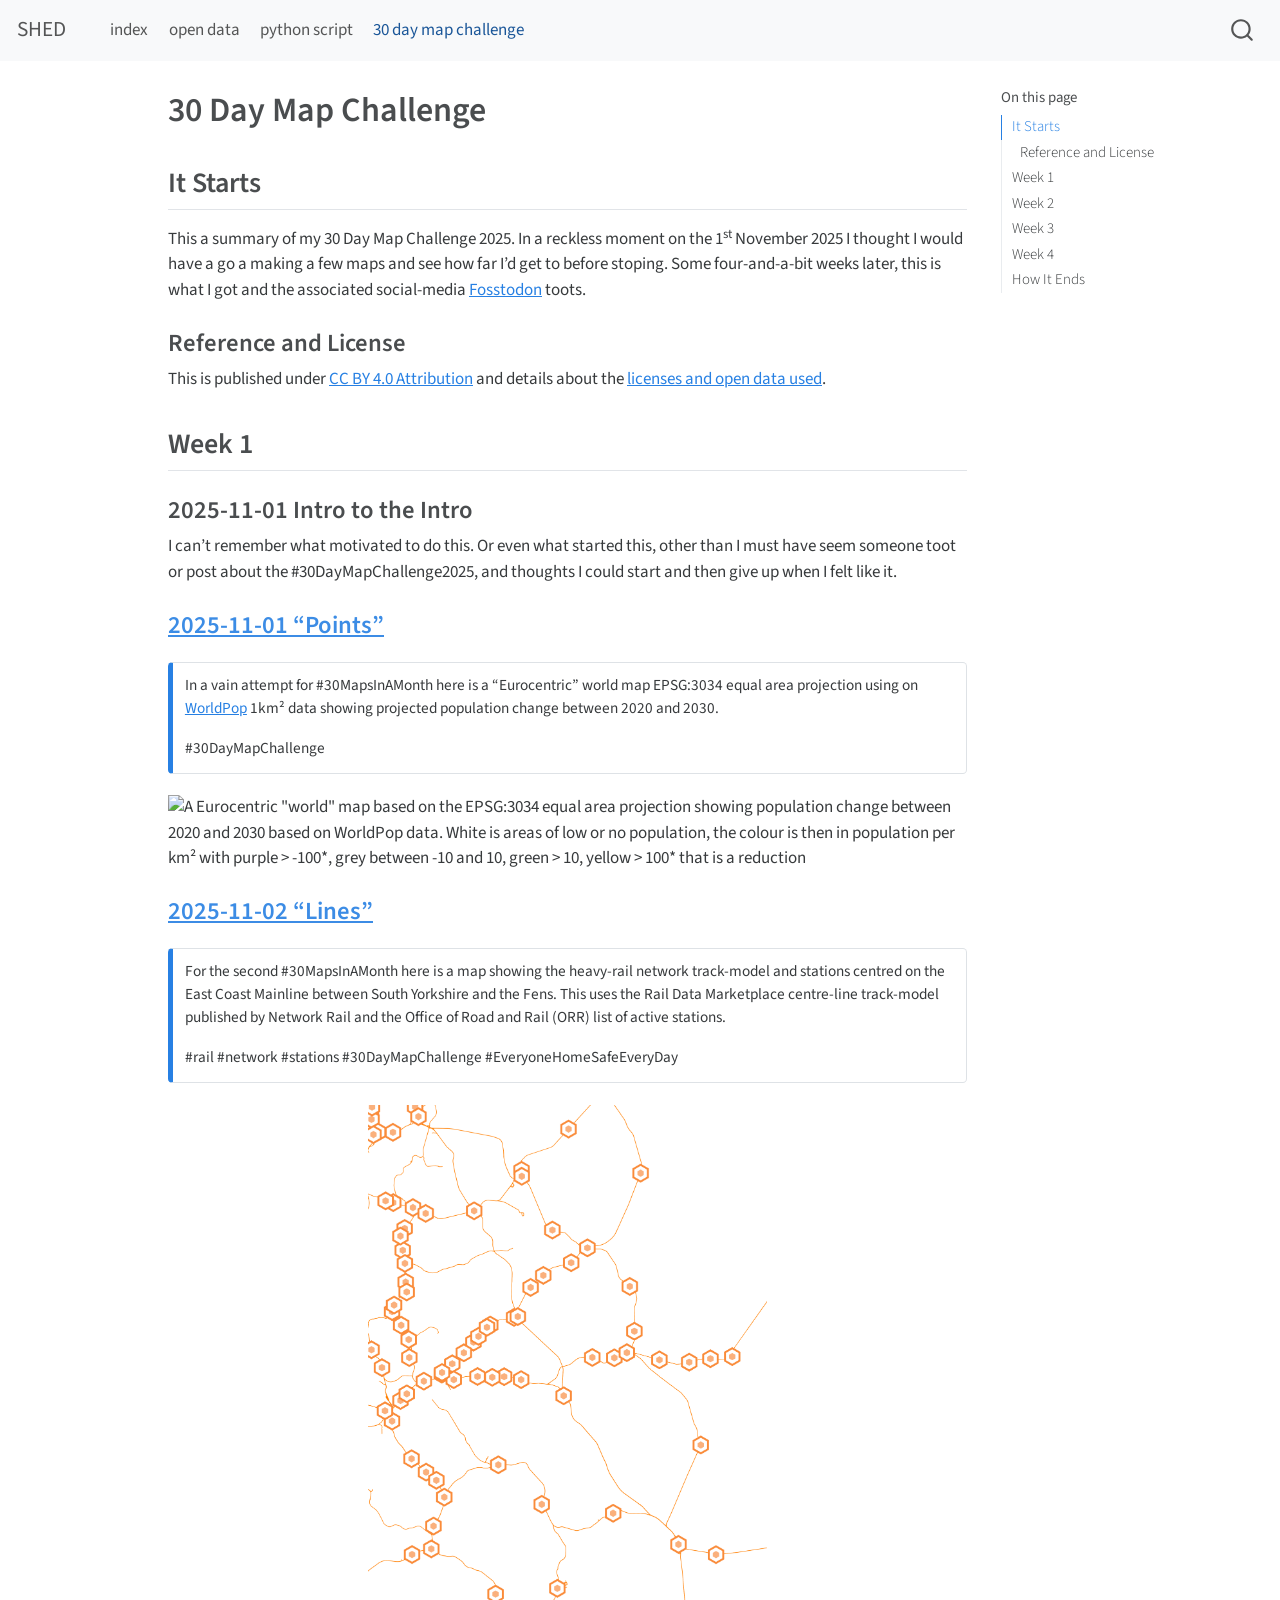
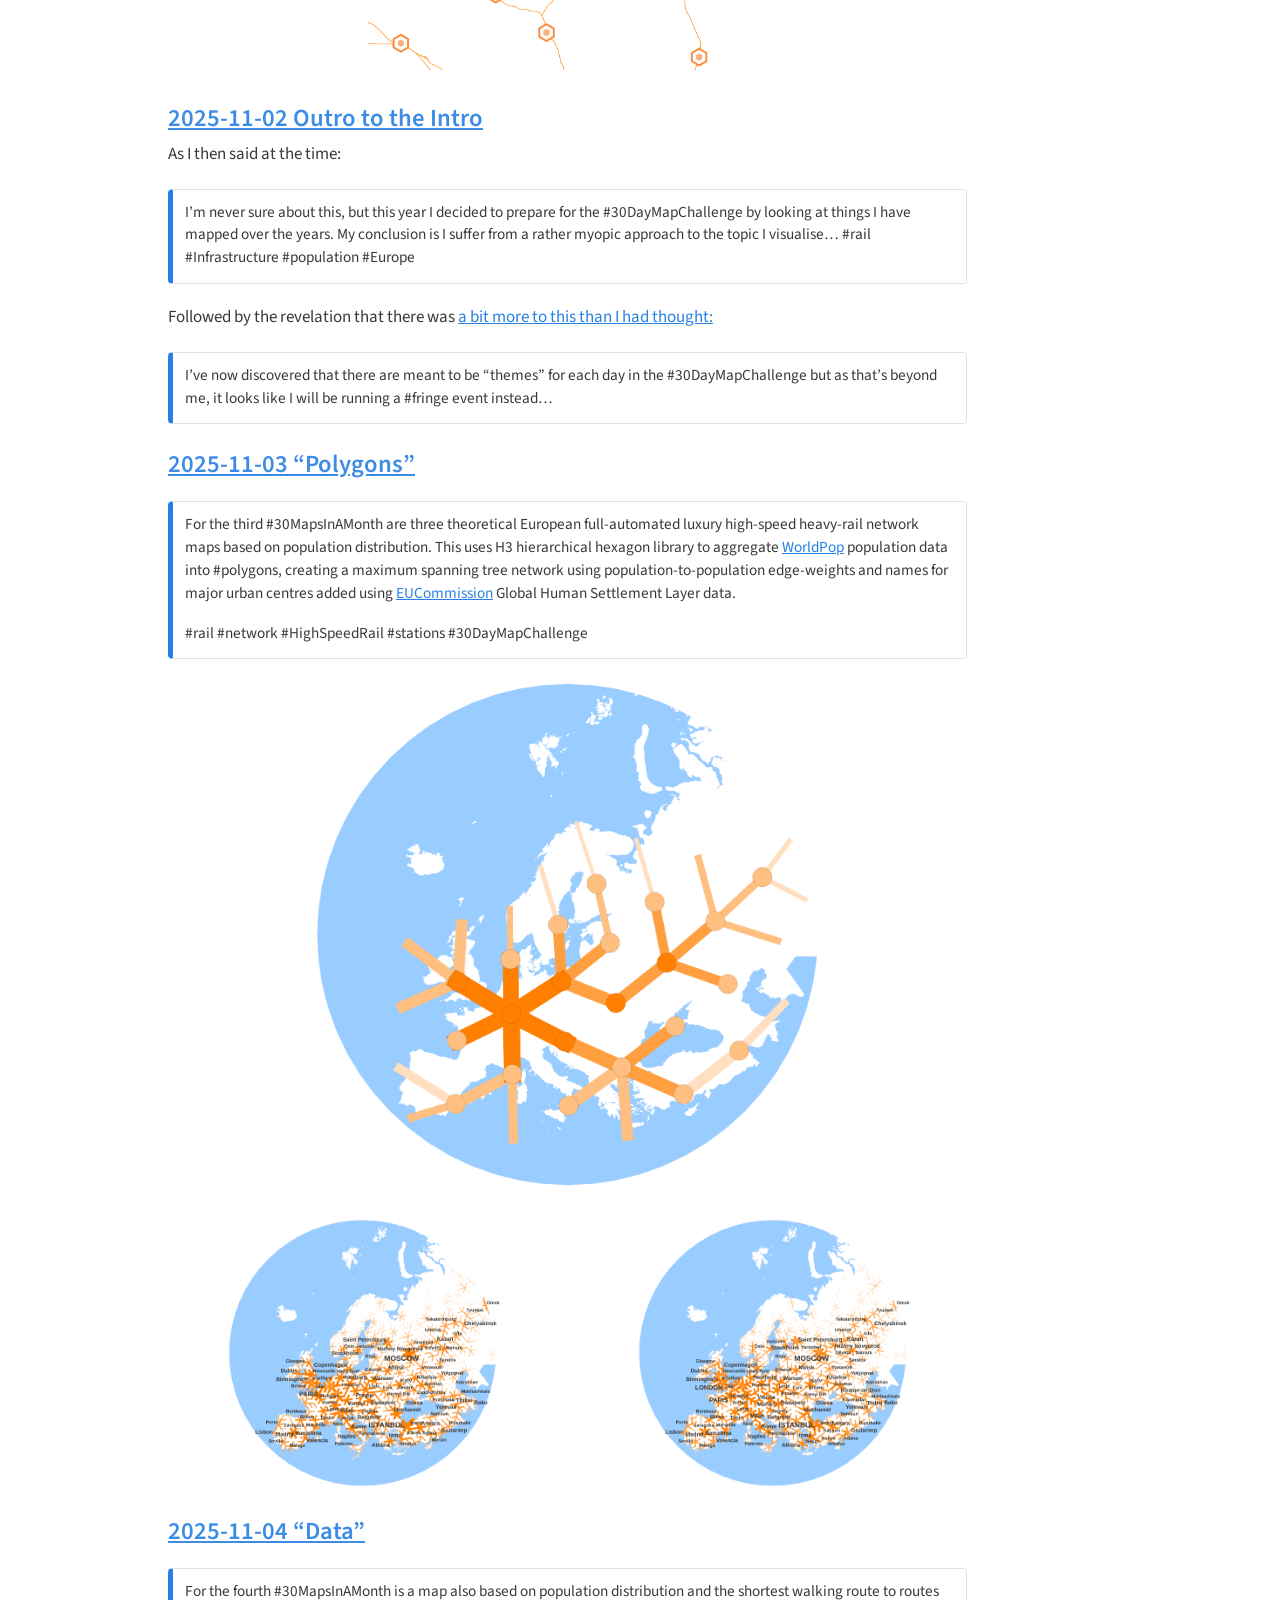
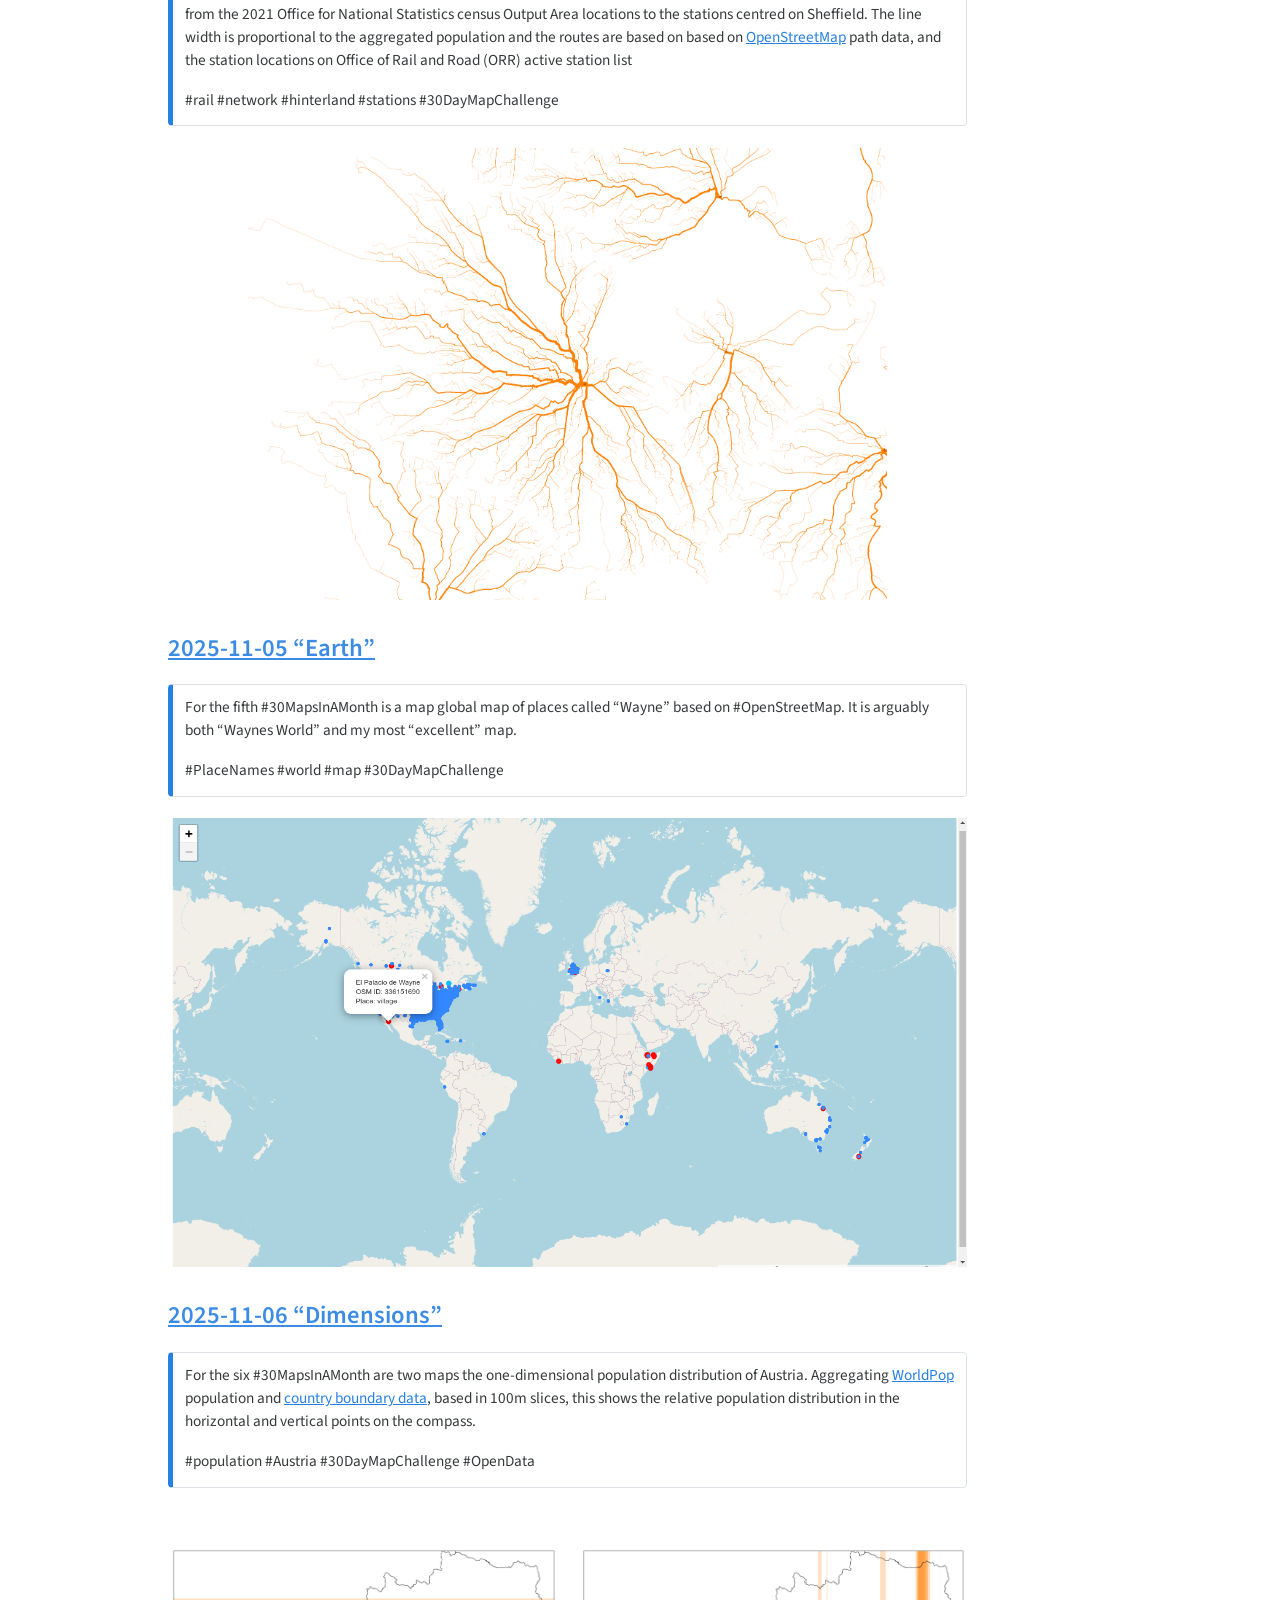
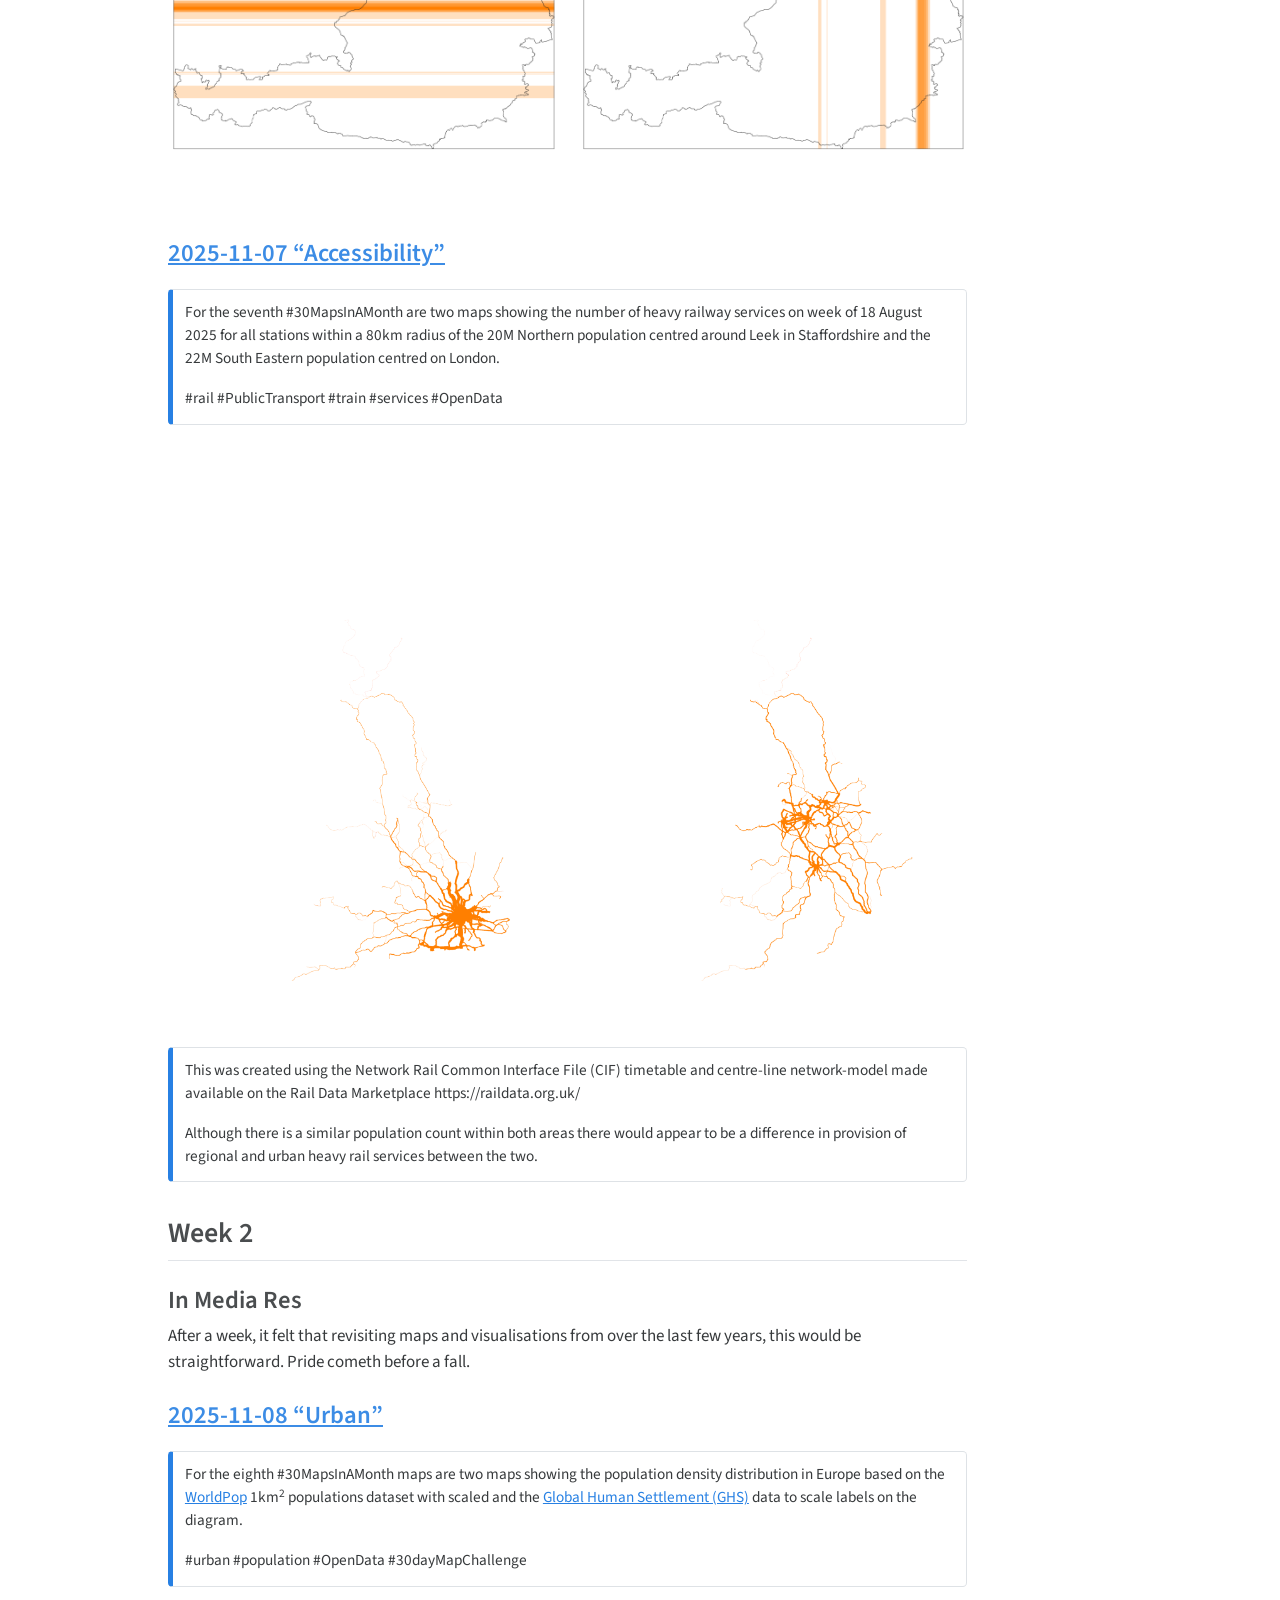
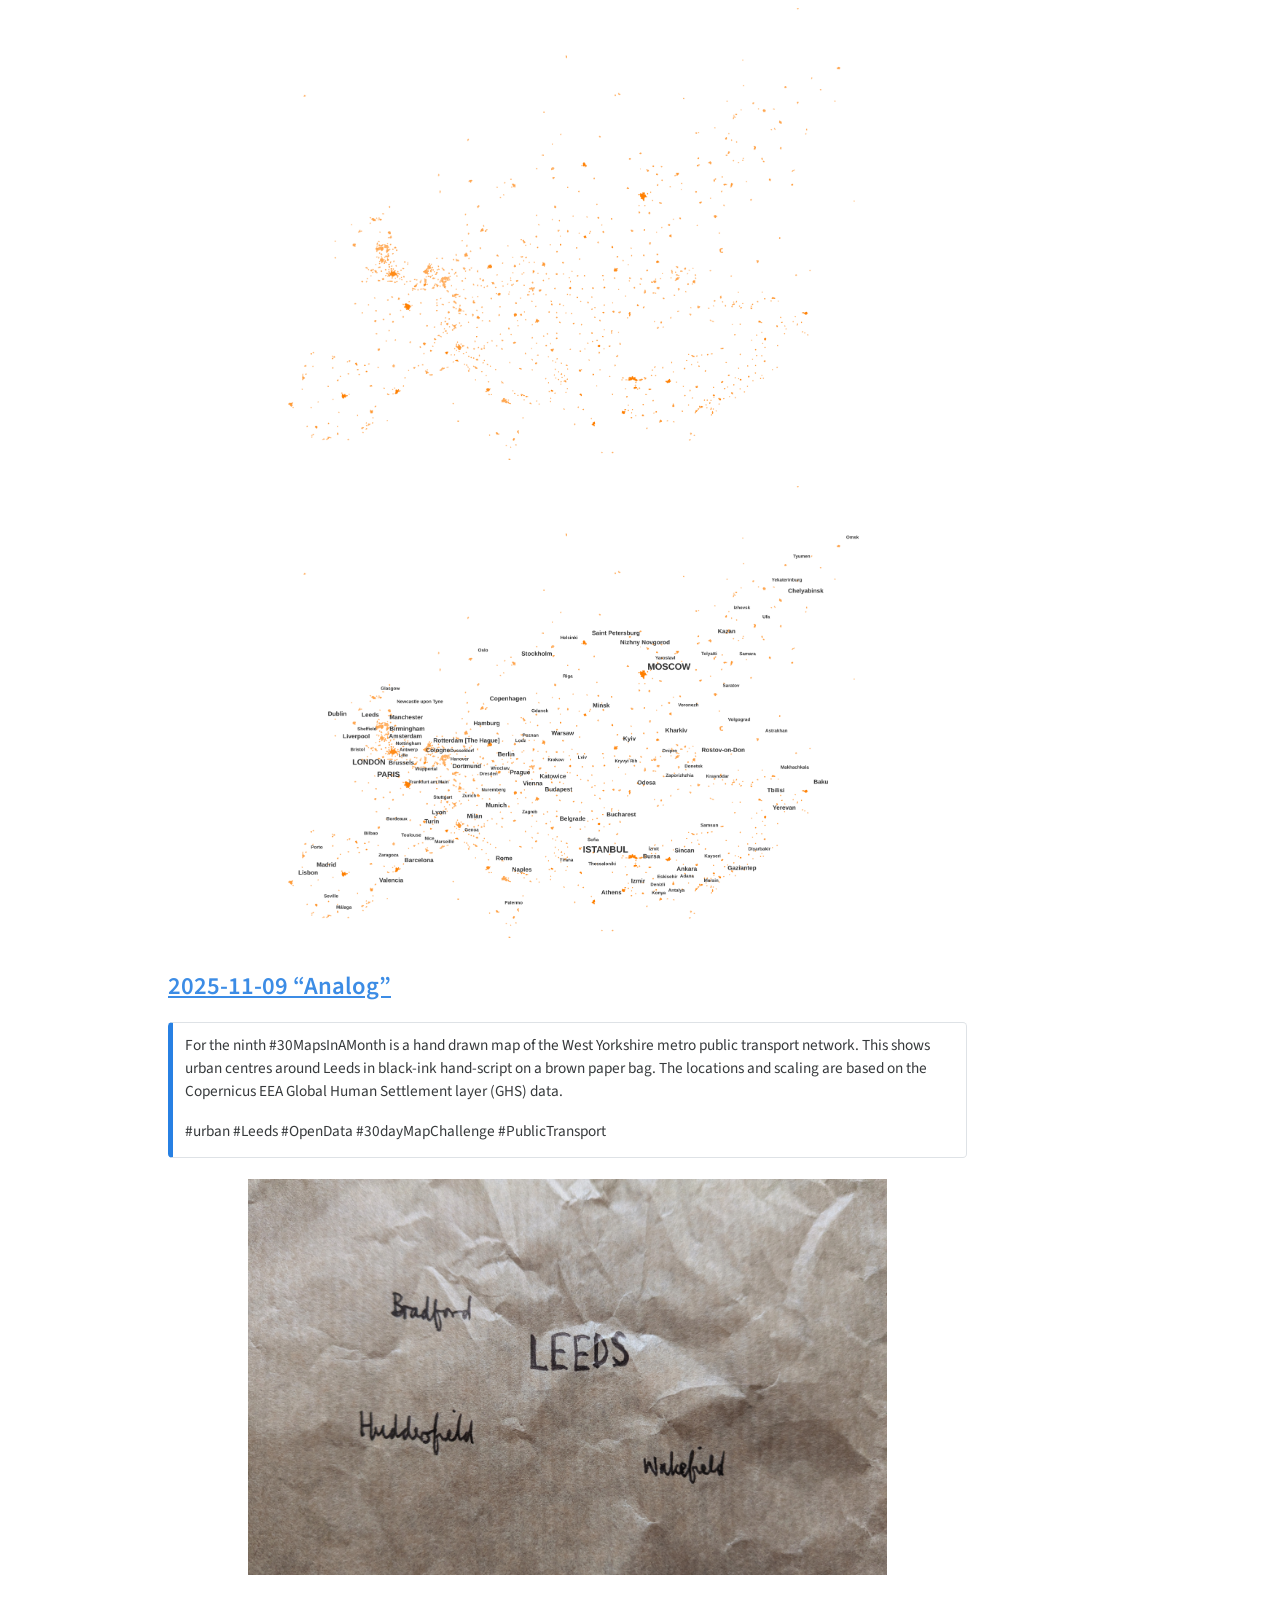
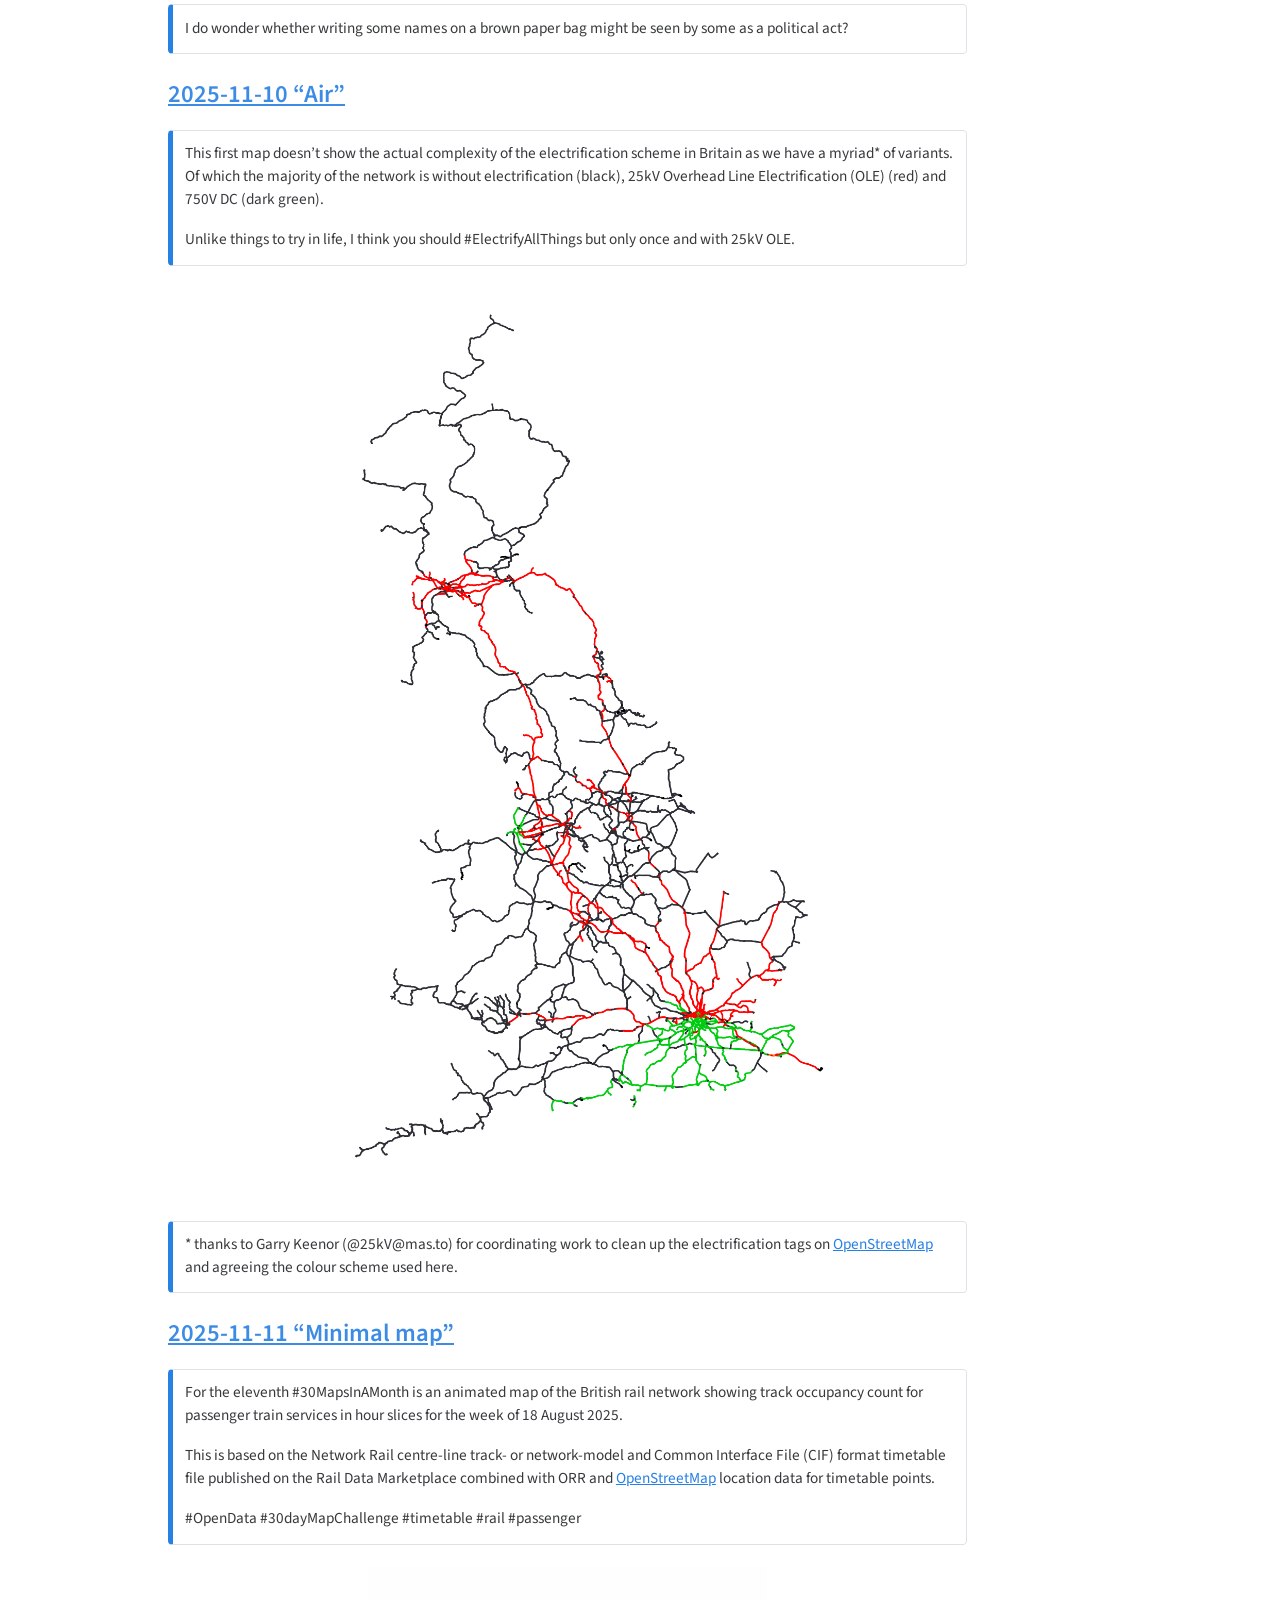
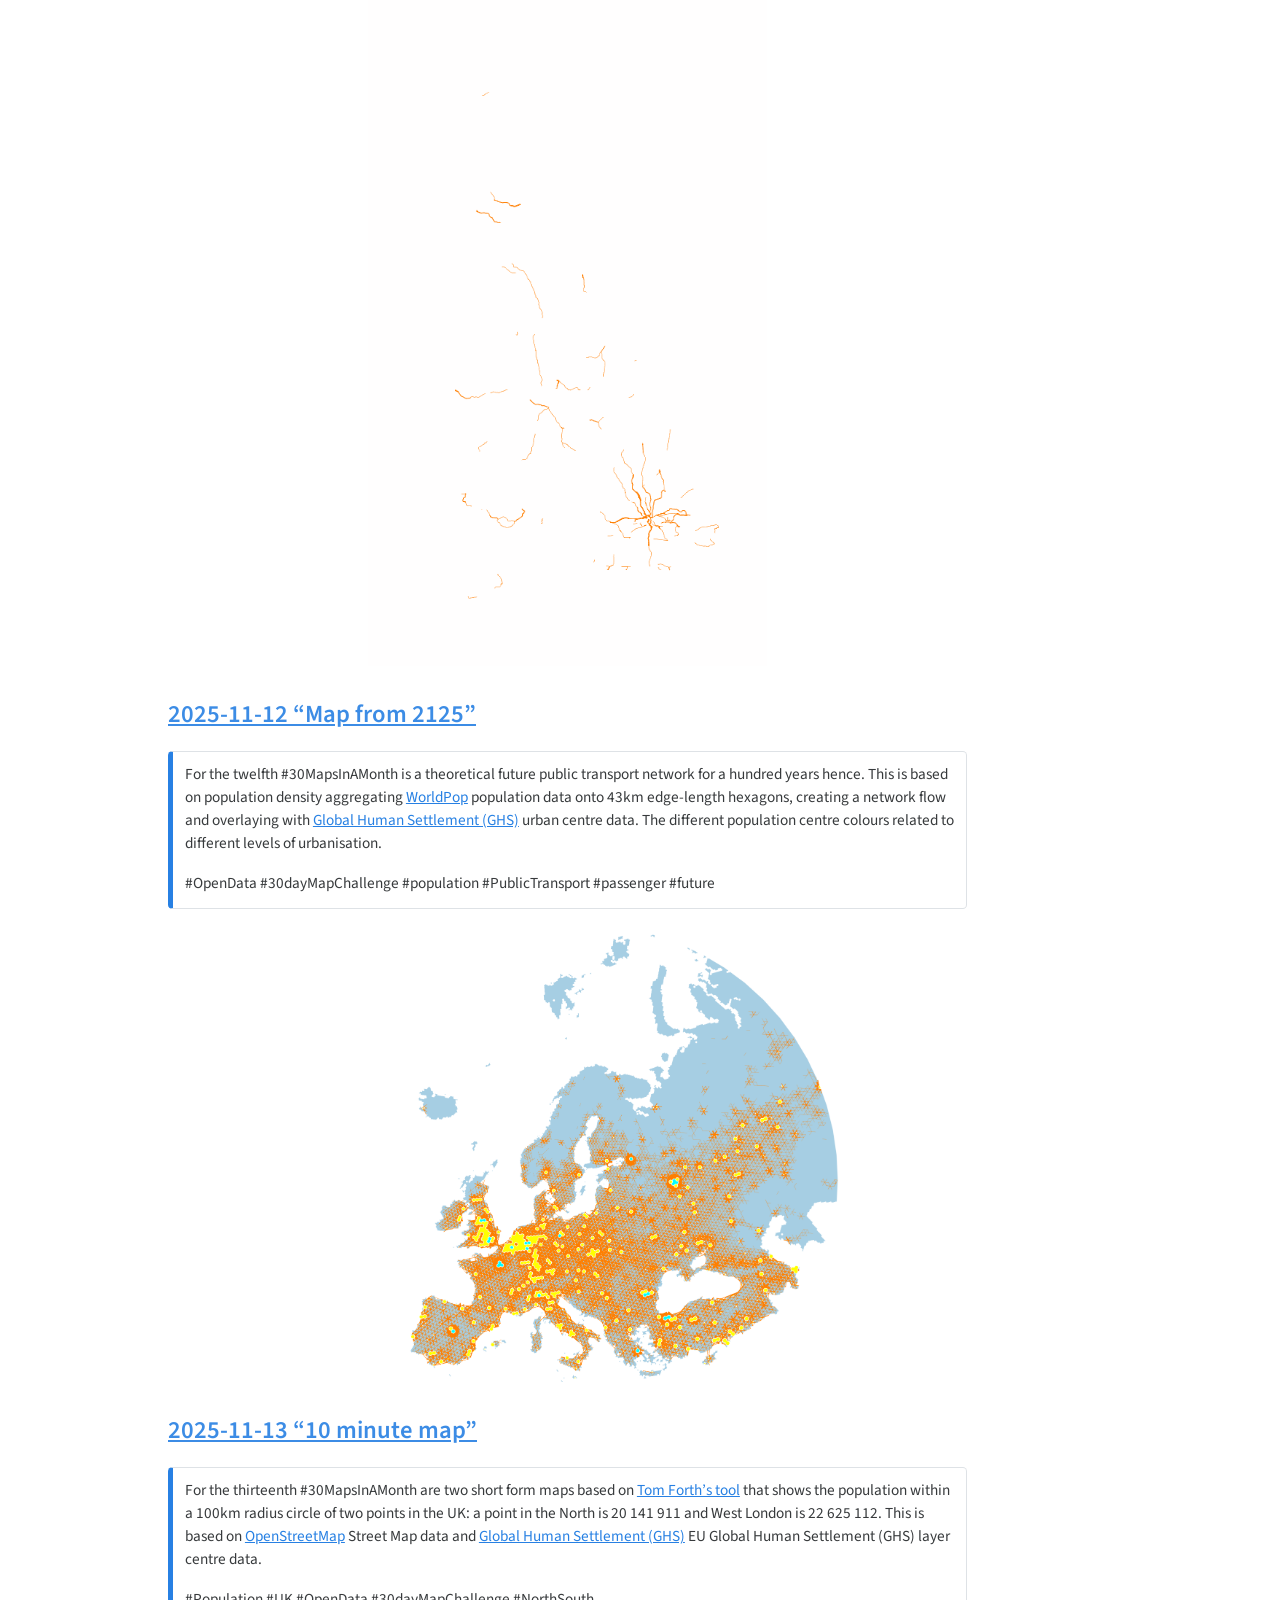
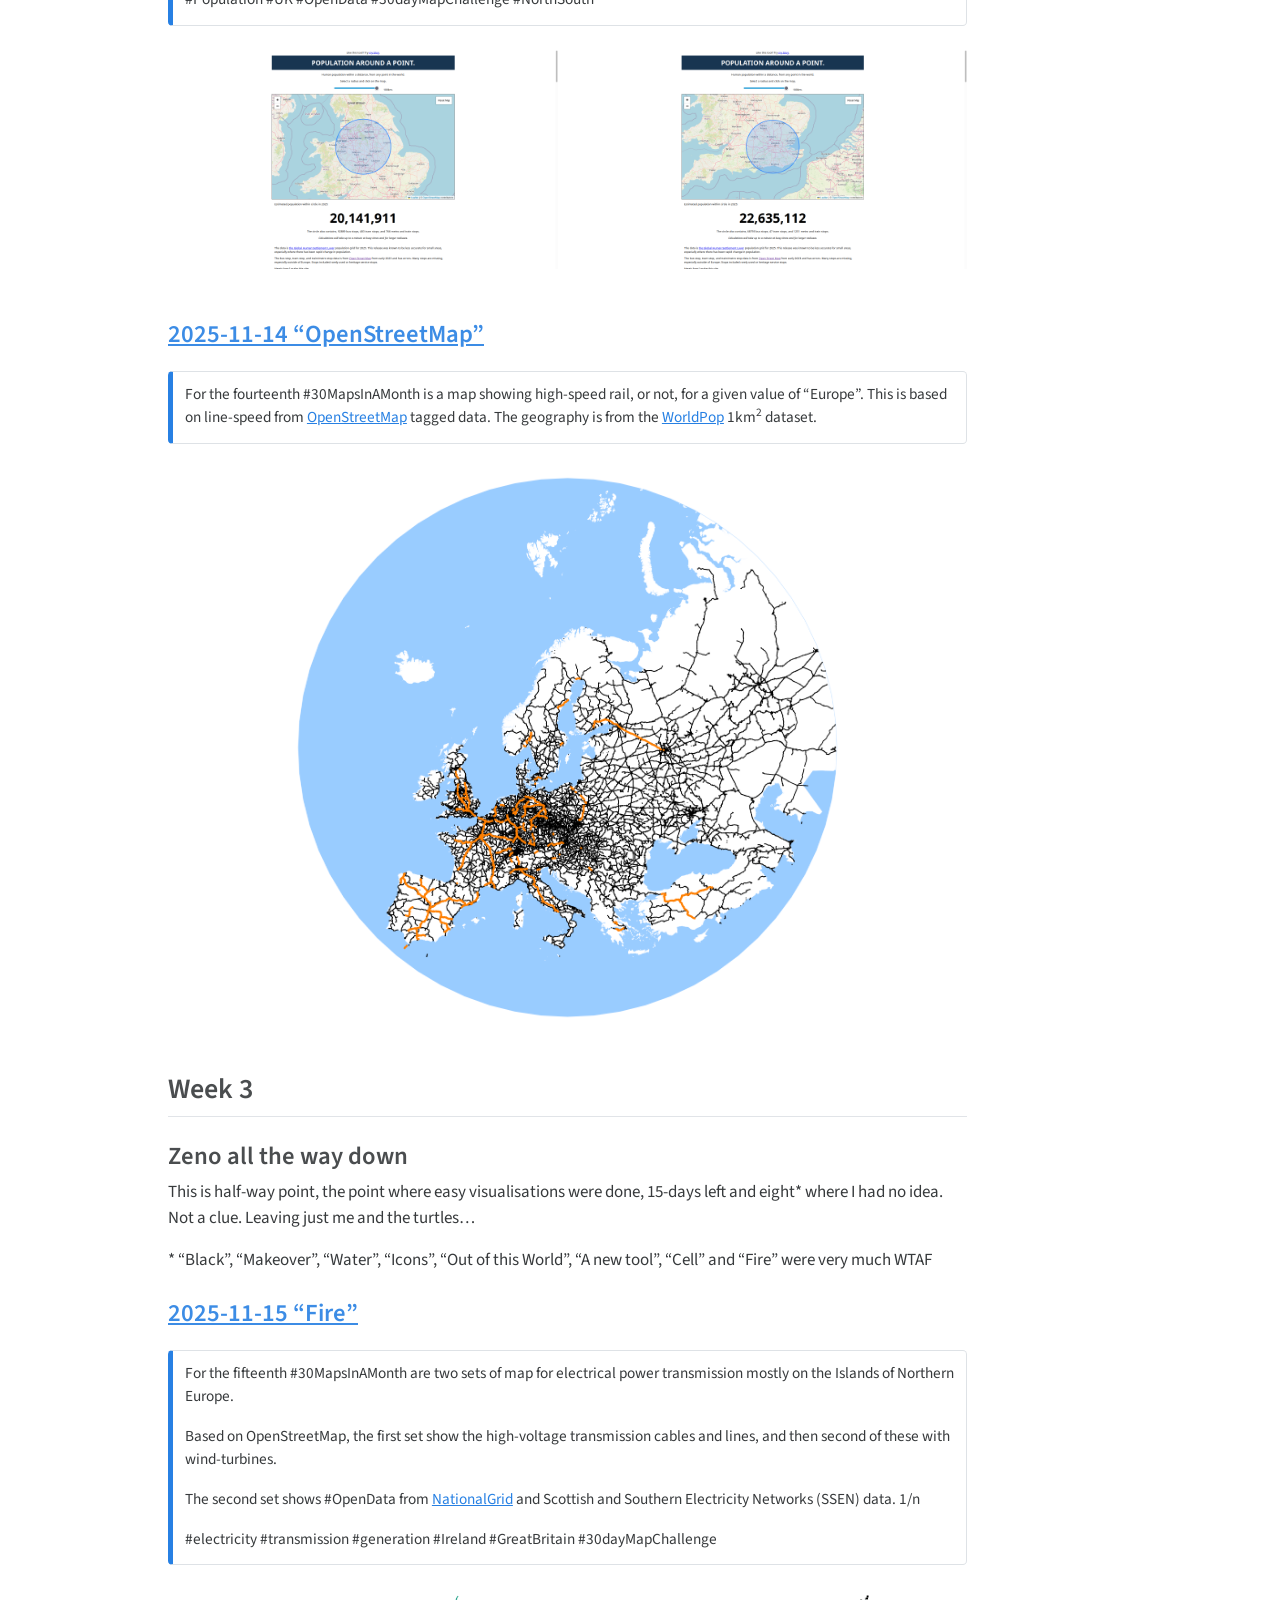
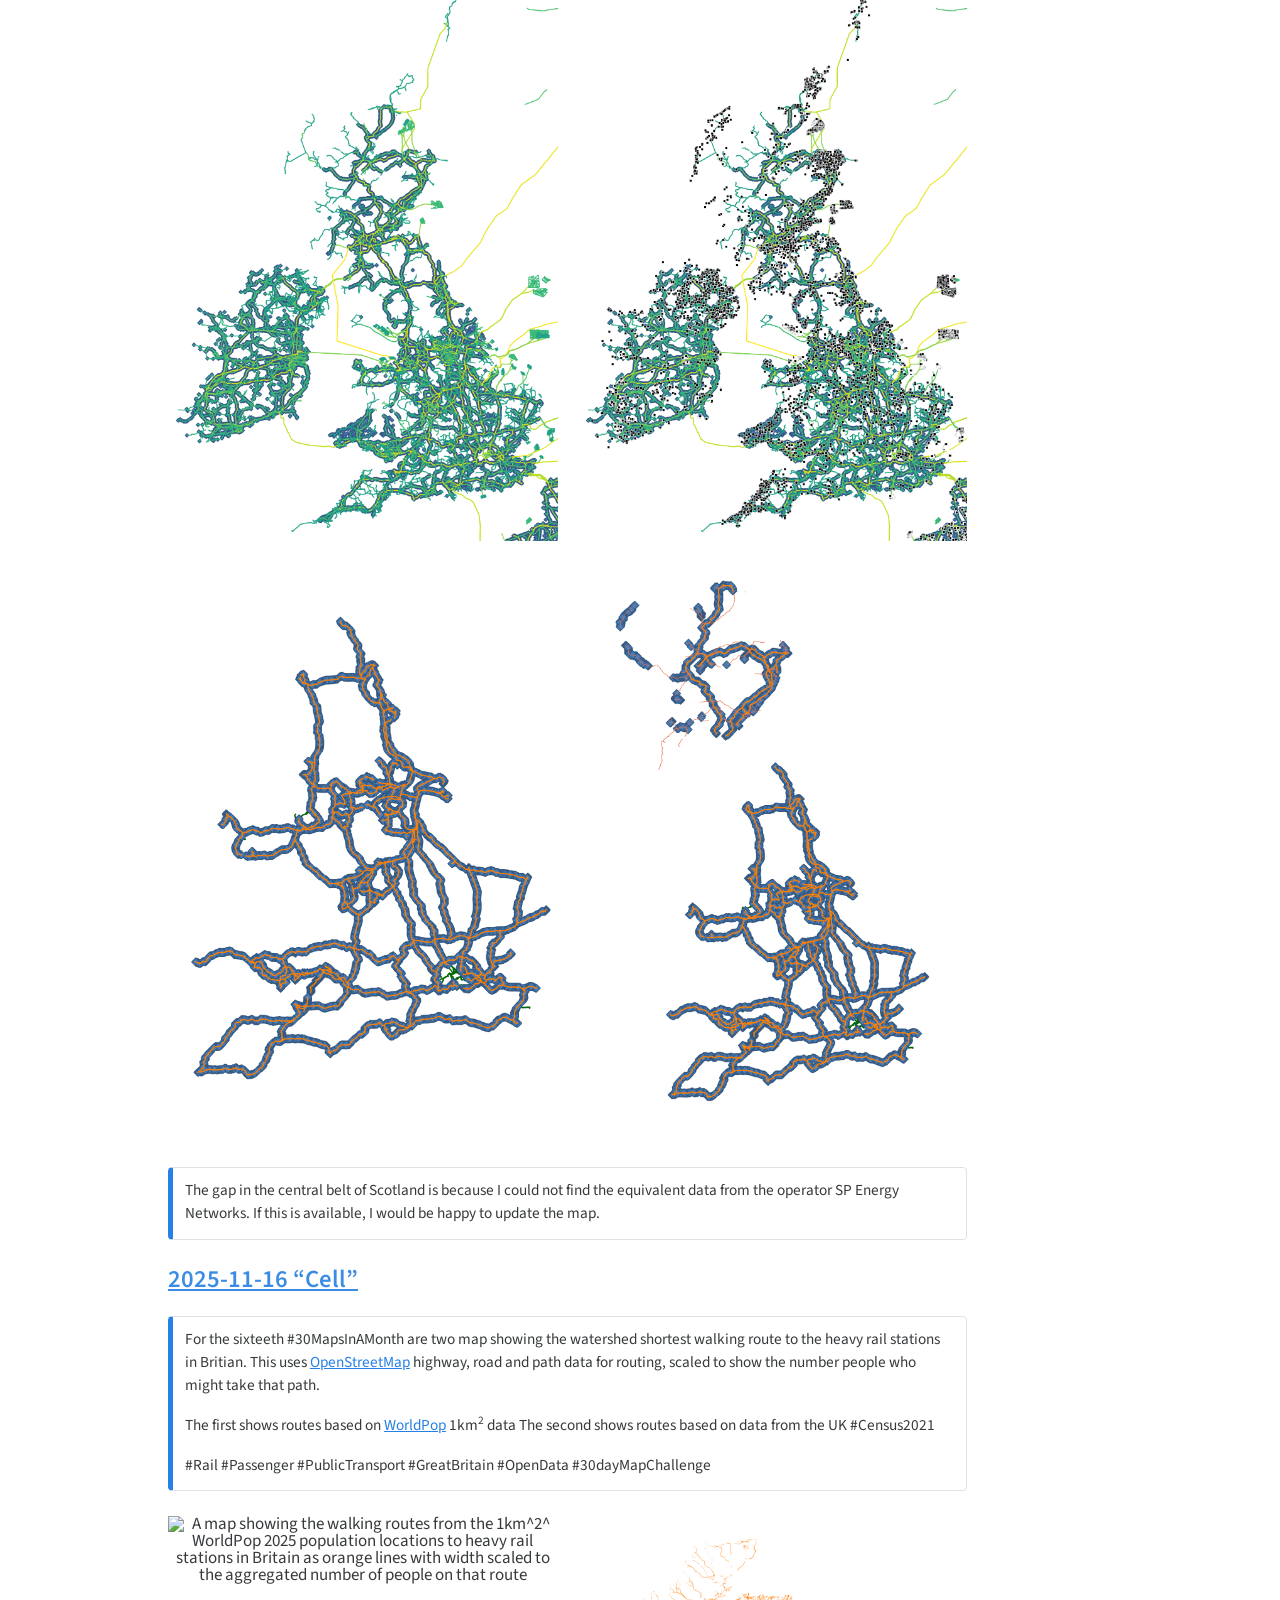
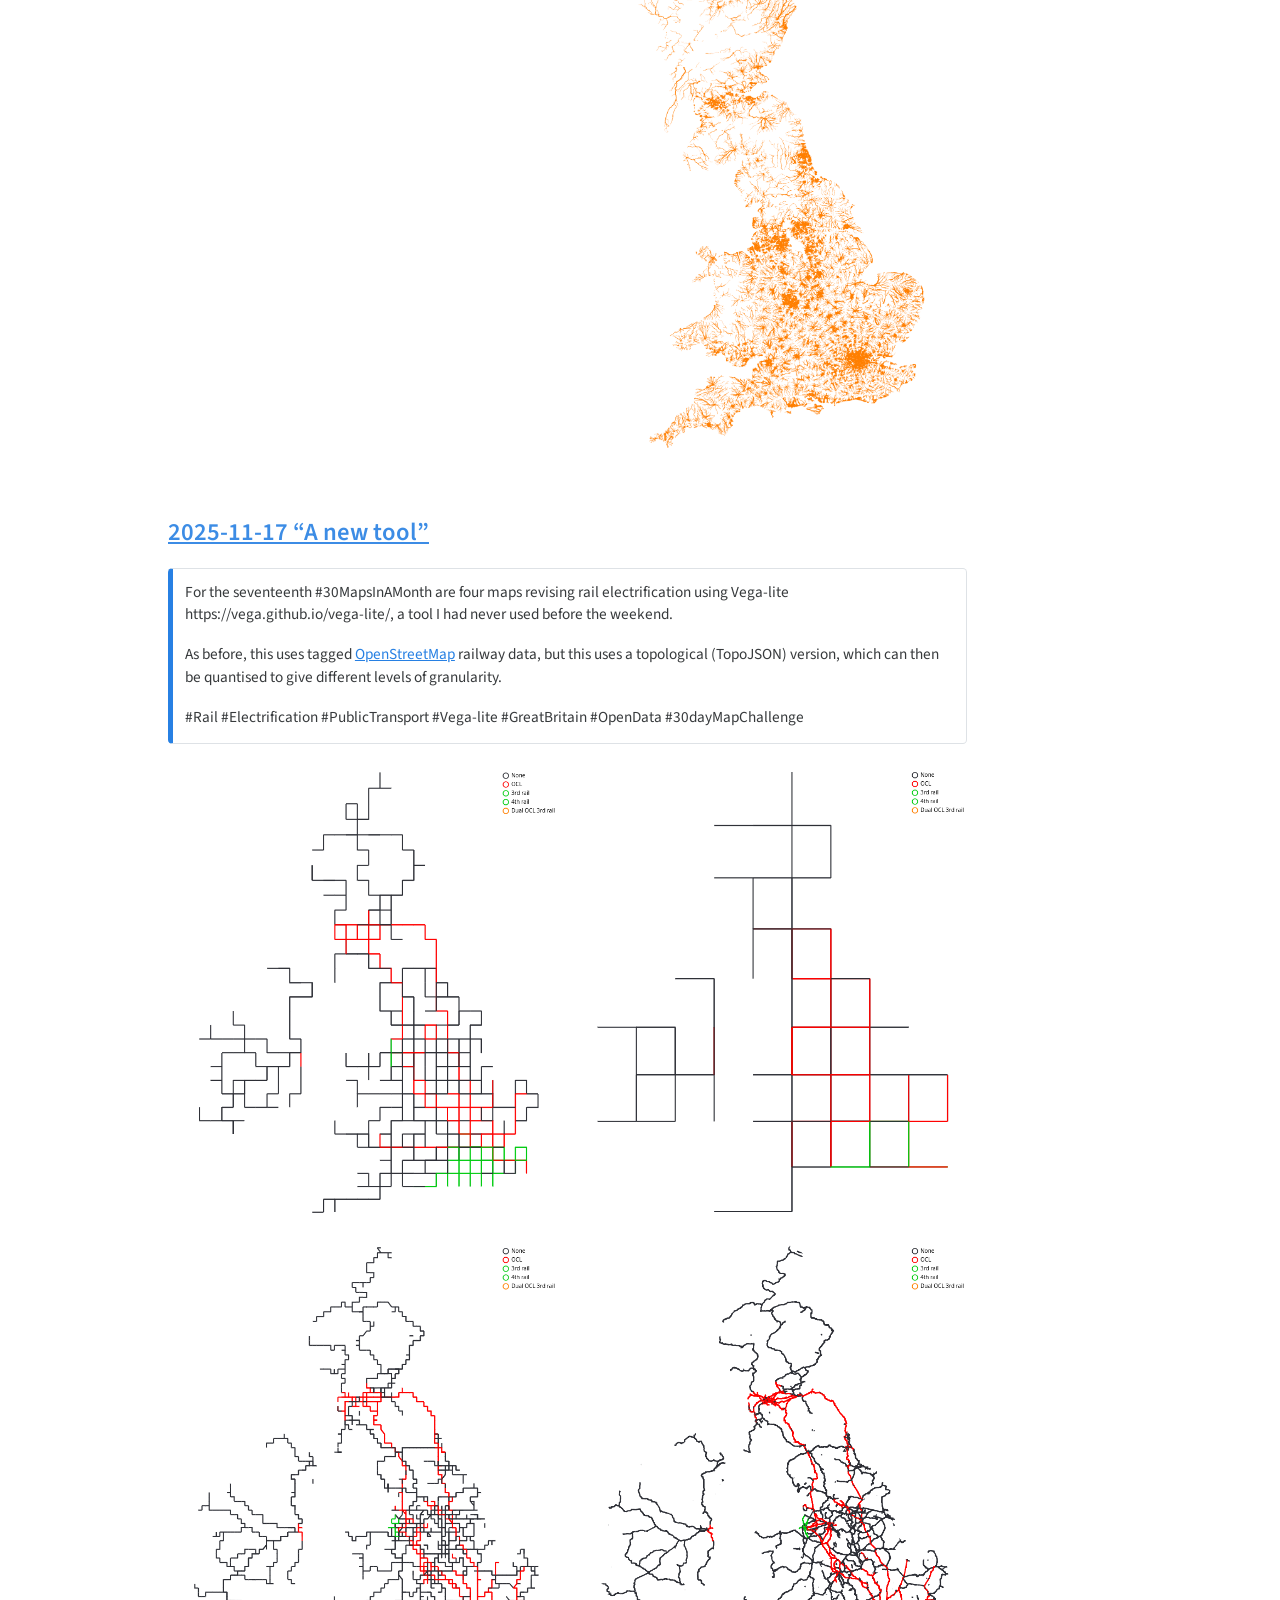
==== commit 1ebfa581: "Built site for gh-pages" ====
--- a/30daymapchallenge.html
+++ b/30daymapchallenge.html
@@ -94,10 +94,6 @@
   <li class="nav-item">
     <a class="nav-link active" href="./30daymapchallenge.html" rel="" target="" aria-current="page">
  <span class="menu-text">30 day map challenge</span></a>
-  </li>  
-  <li class="nav-item">
-    <a class="nav-link" href="./CRI.qmd" rel="" target="">
- <span class="menu-text">Collaborative Research Institute (CRI)</span></a>
   </li>  
 </ul>
             <div class="quarto-navbar-tools ms-auto">
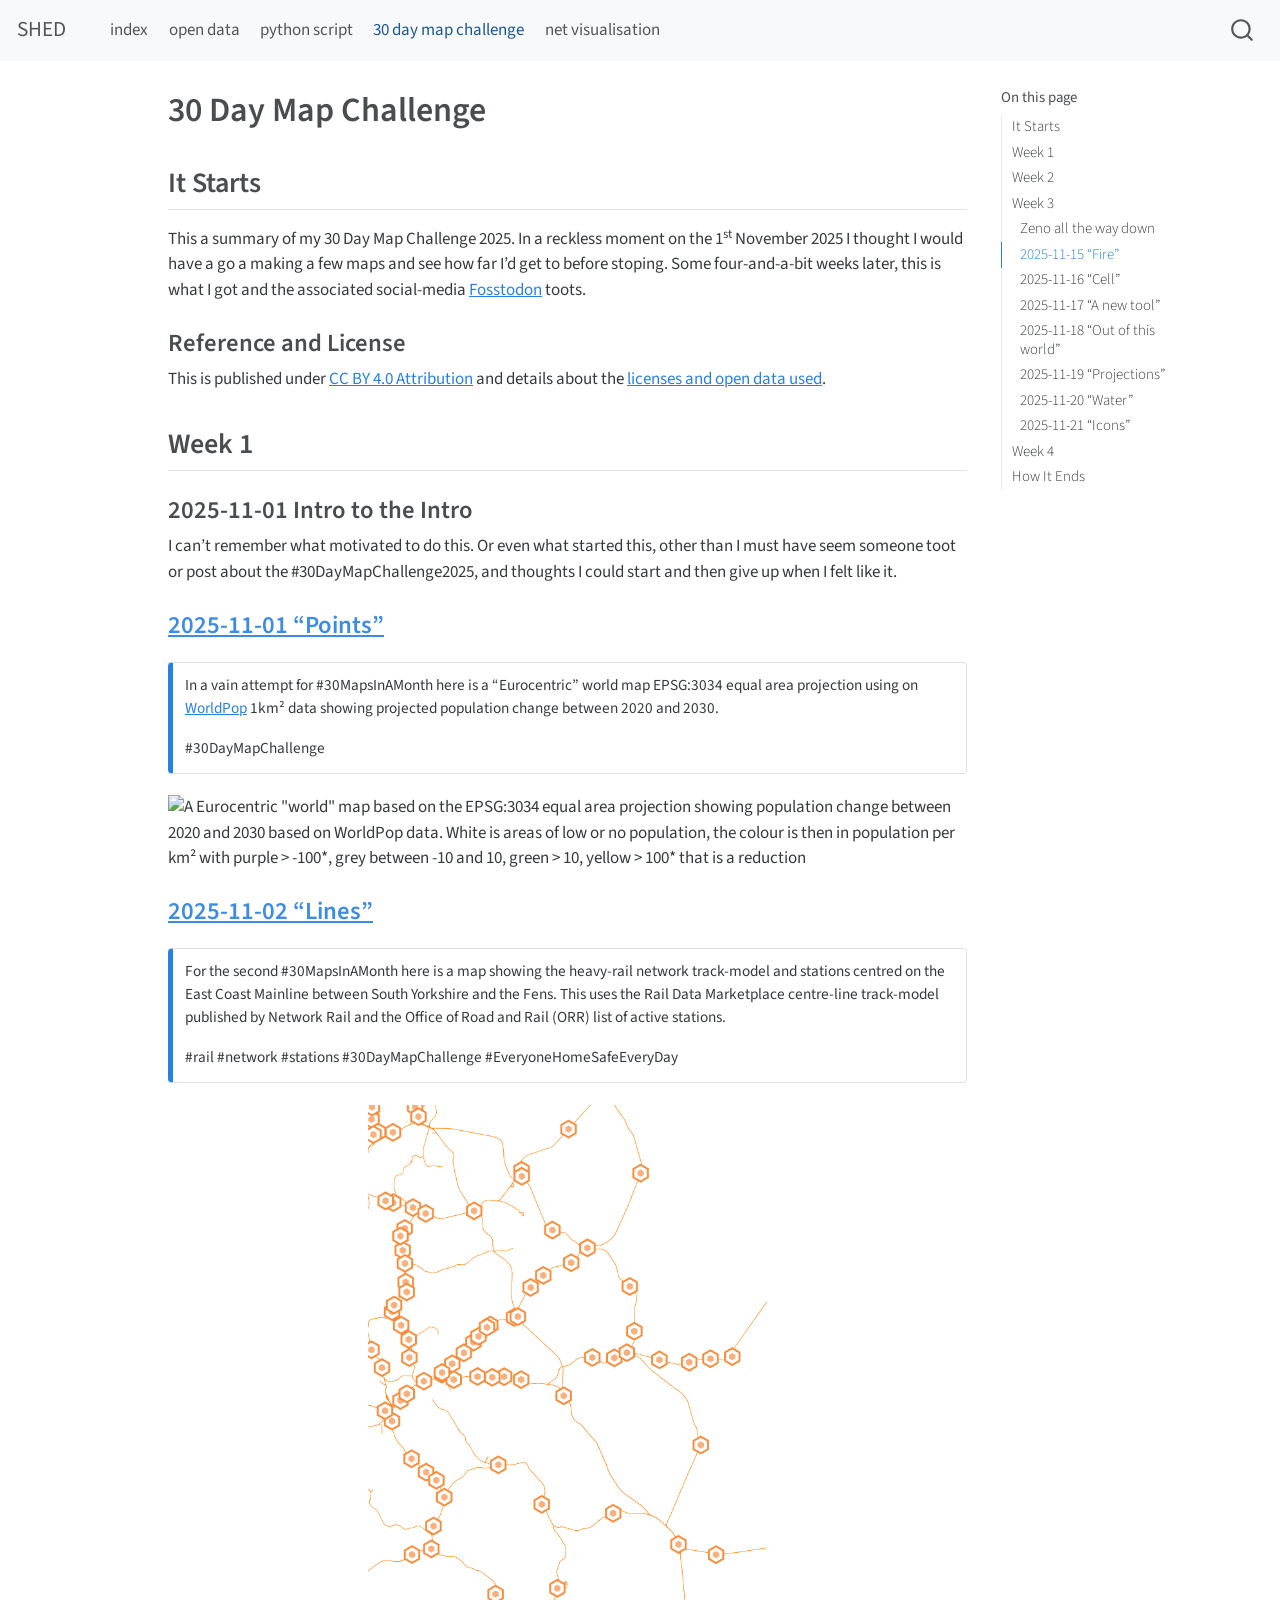
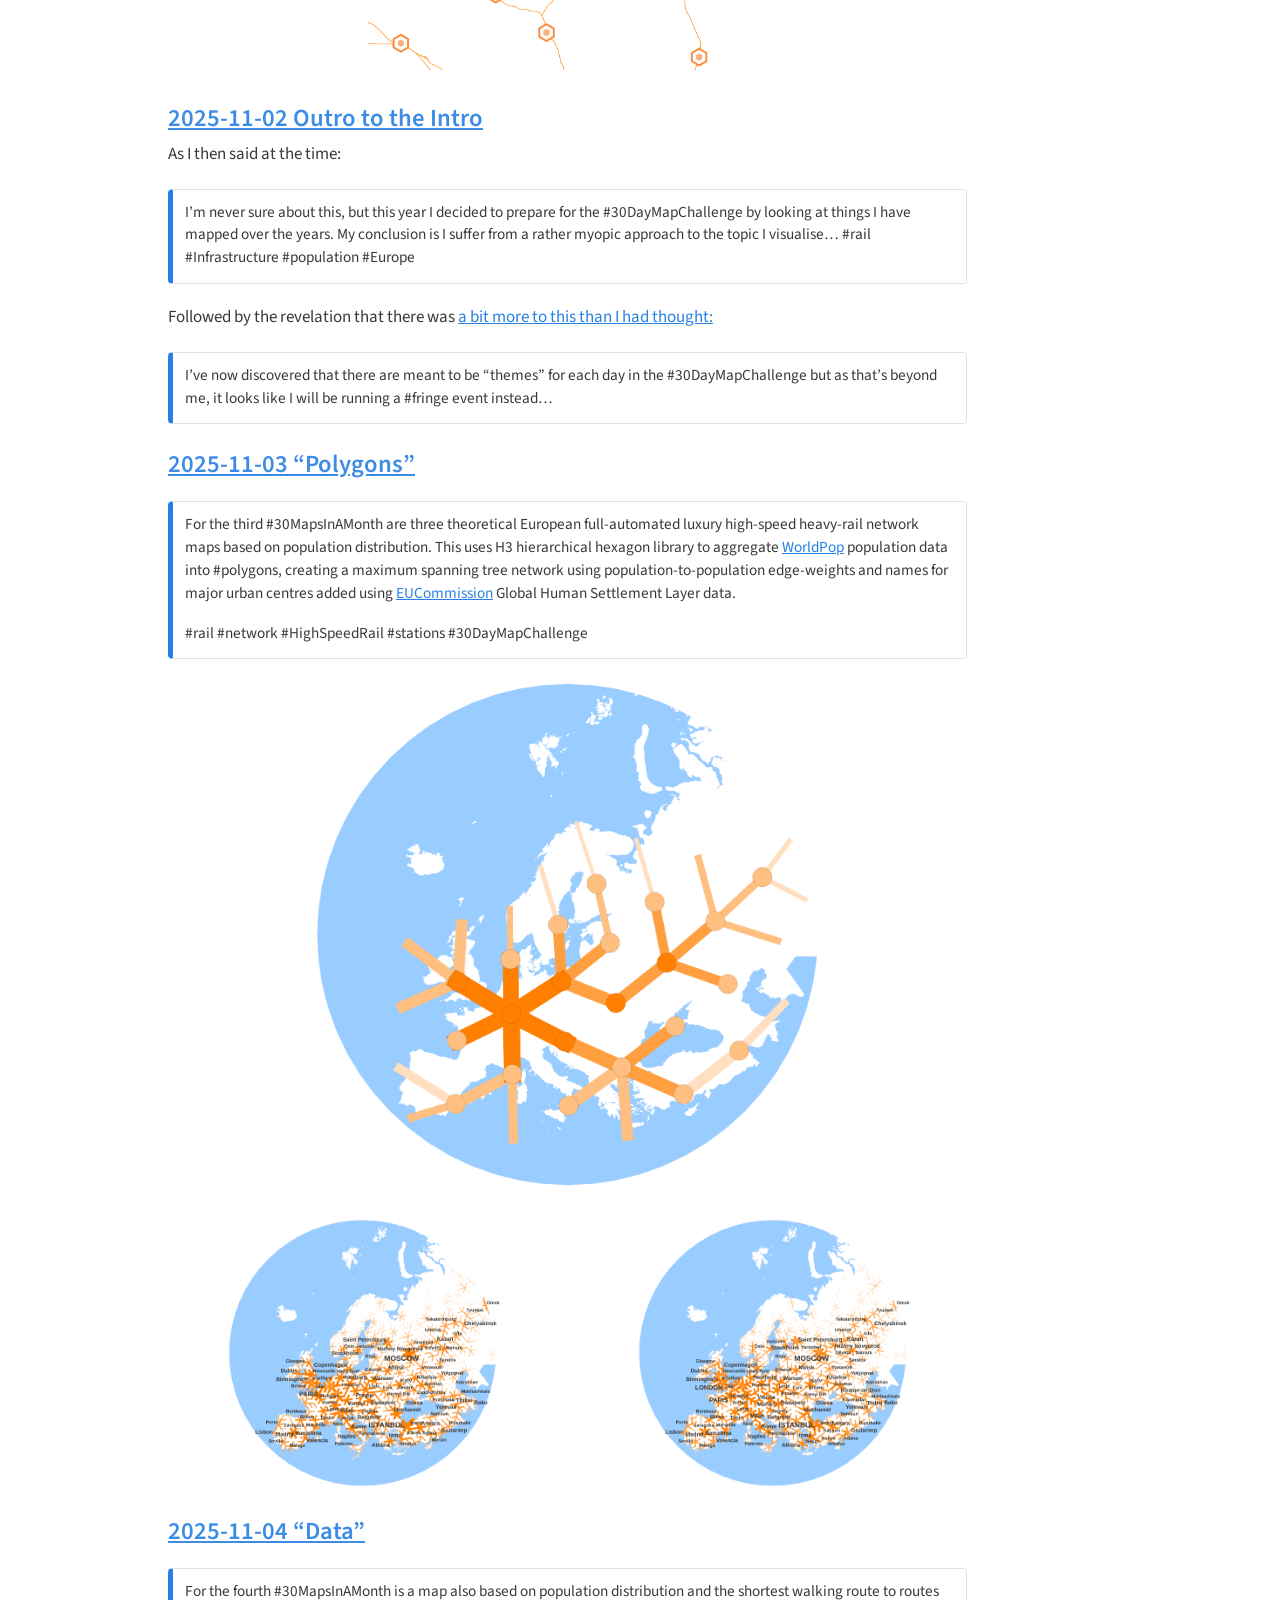
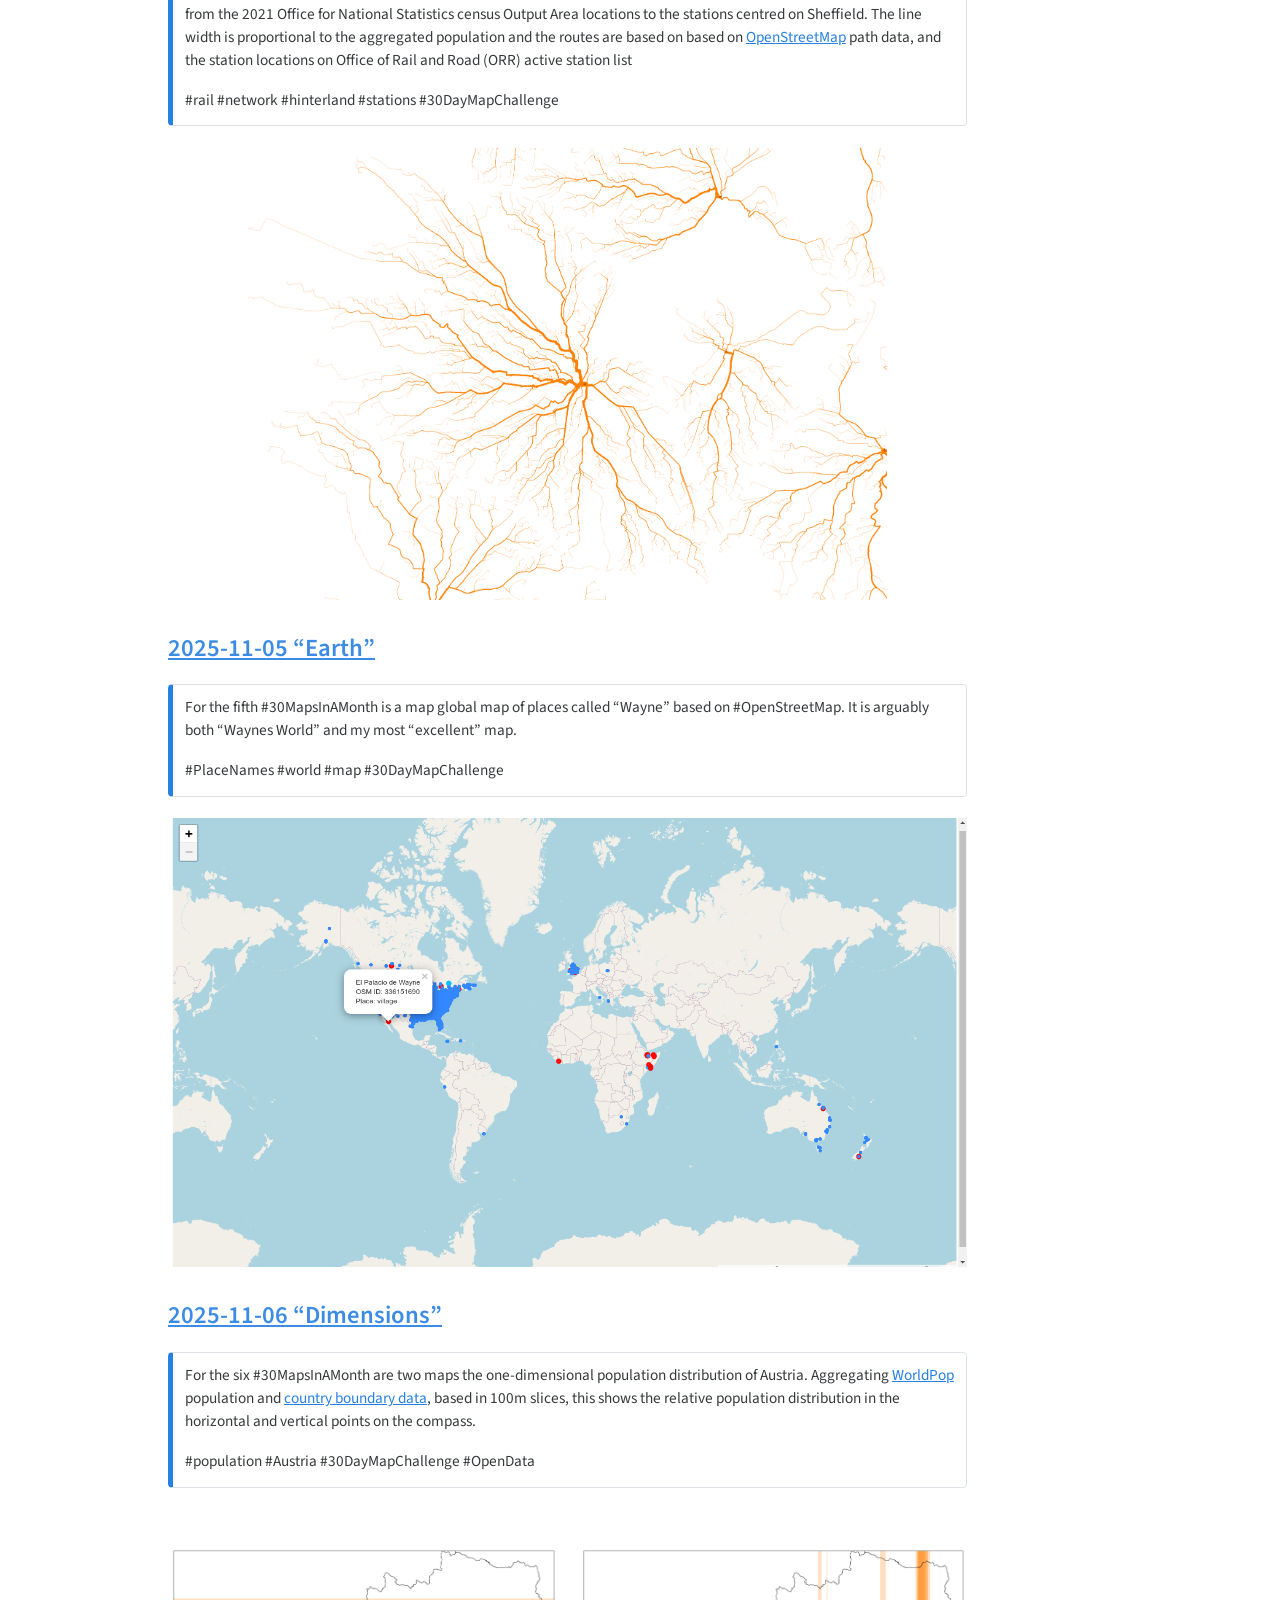
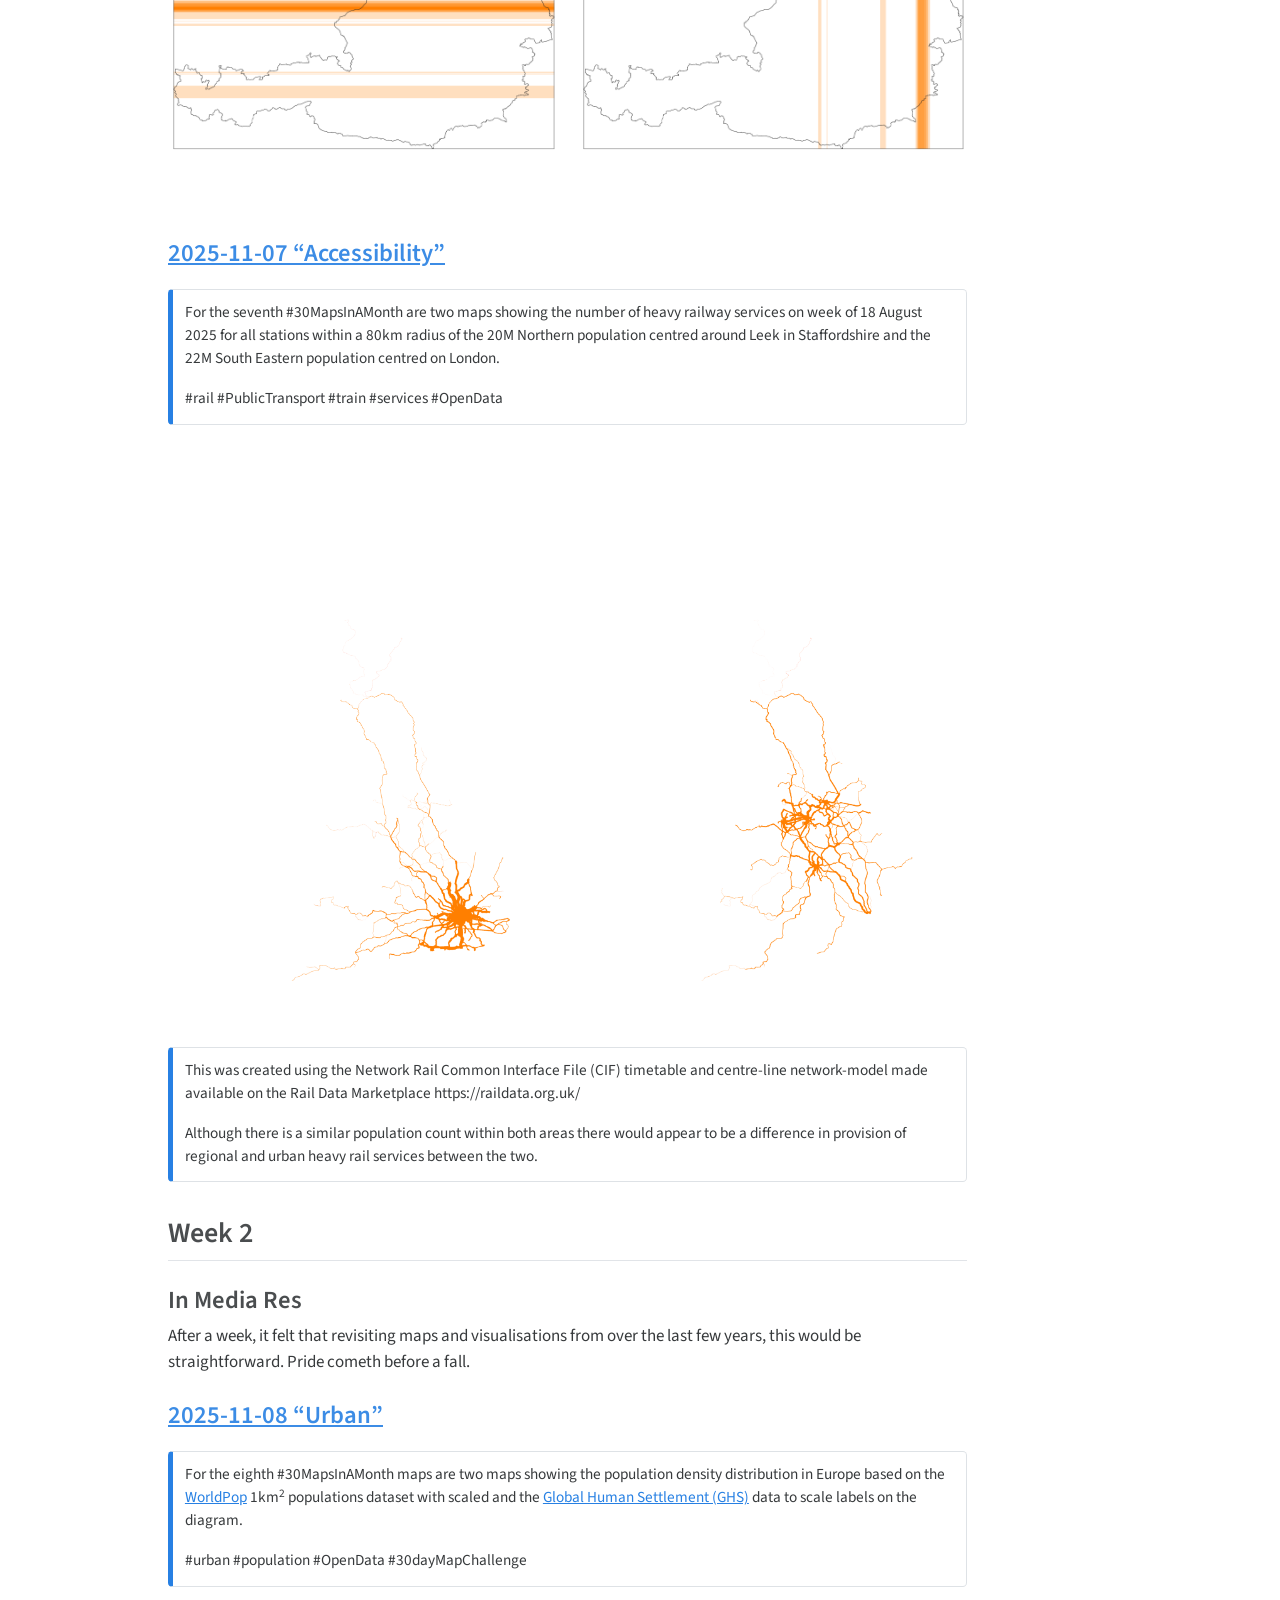
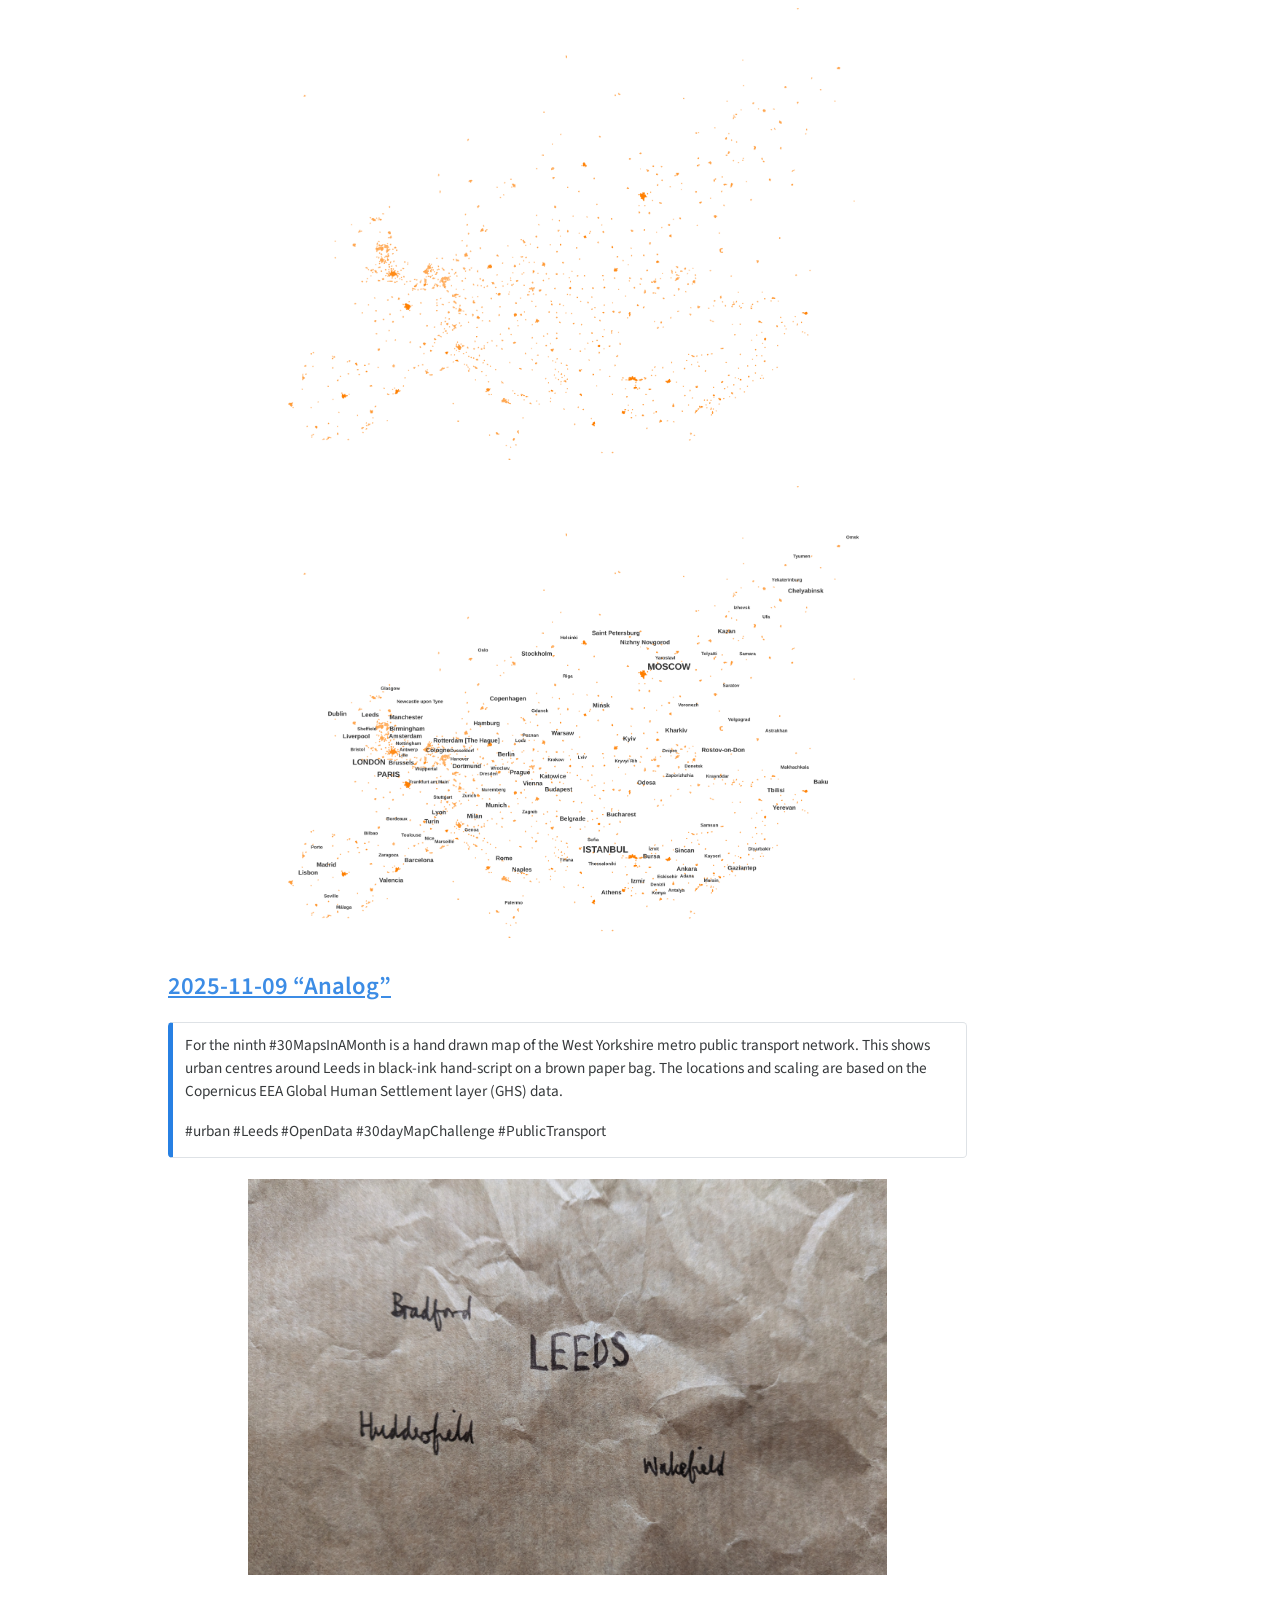
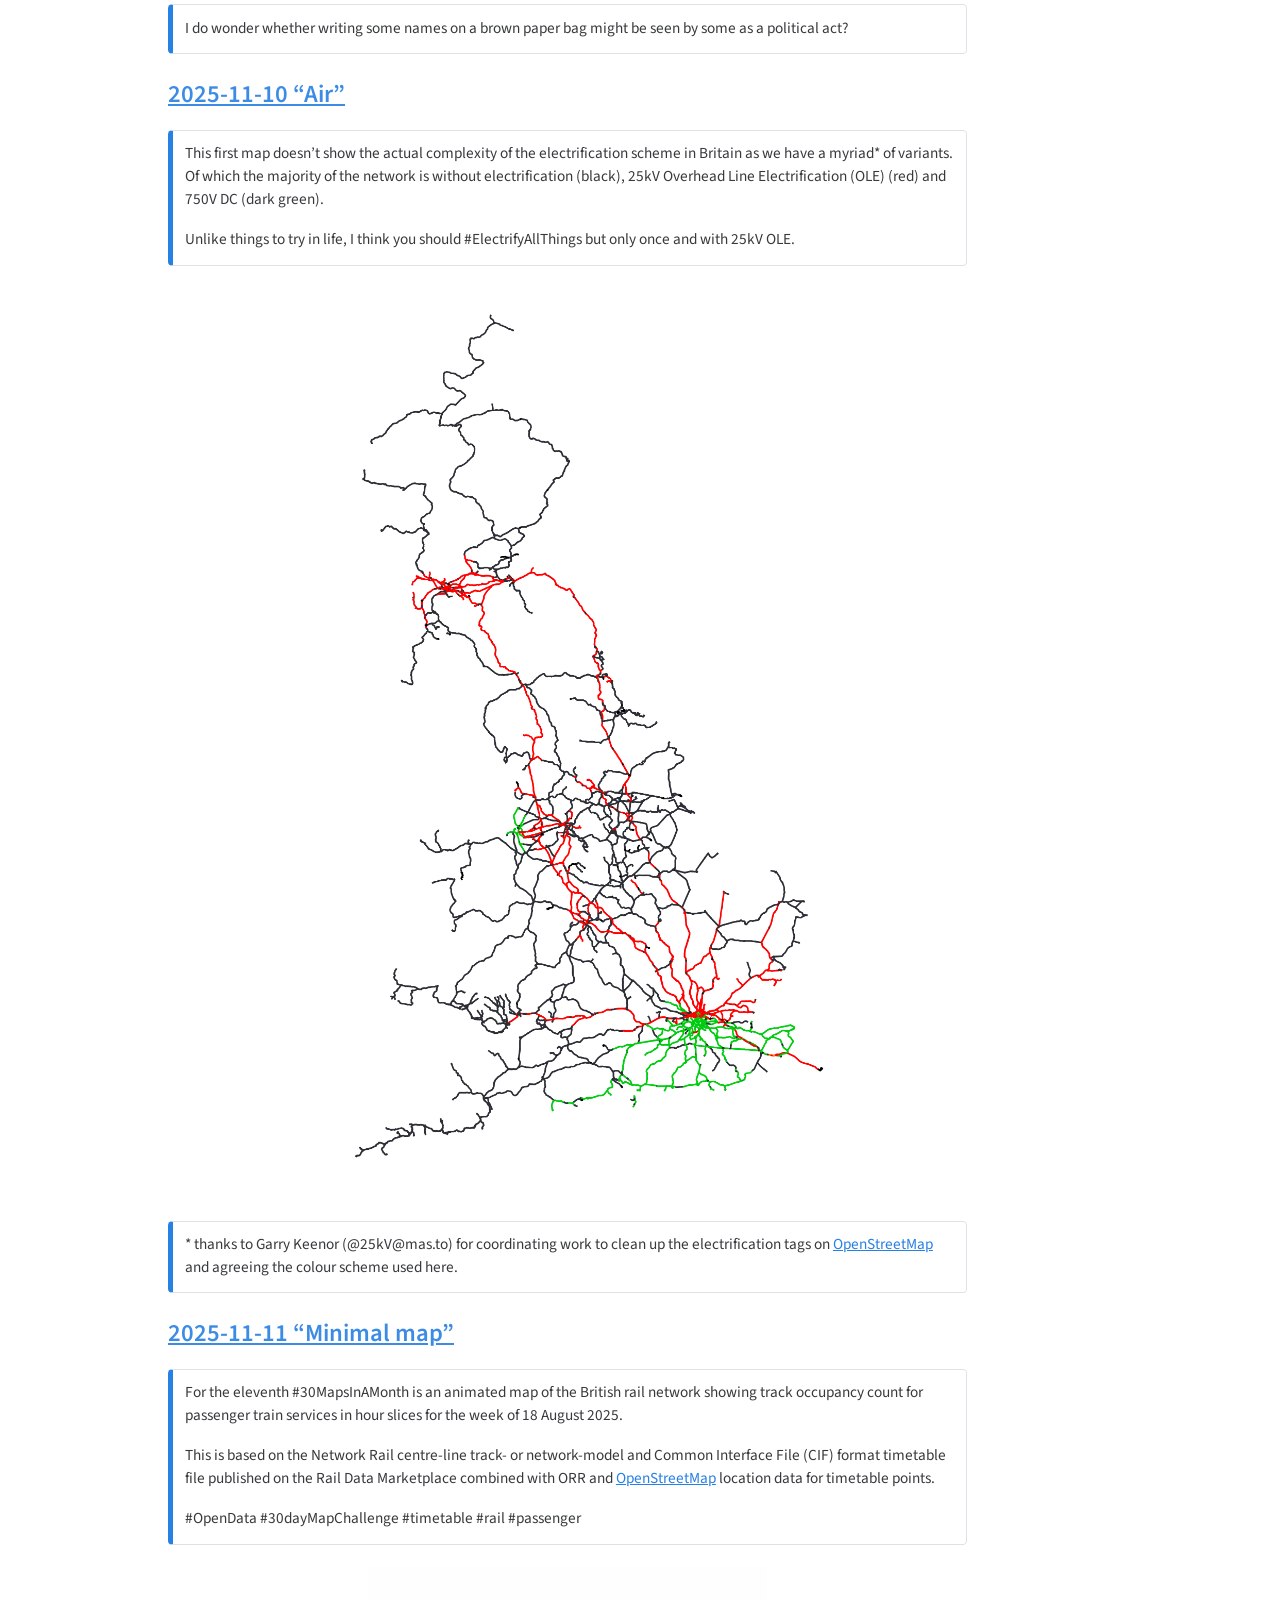
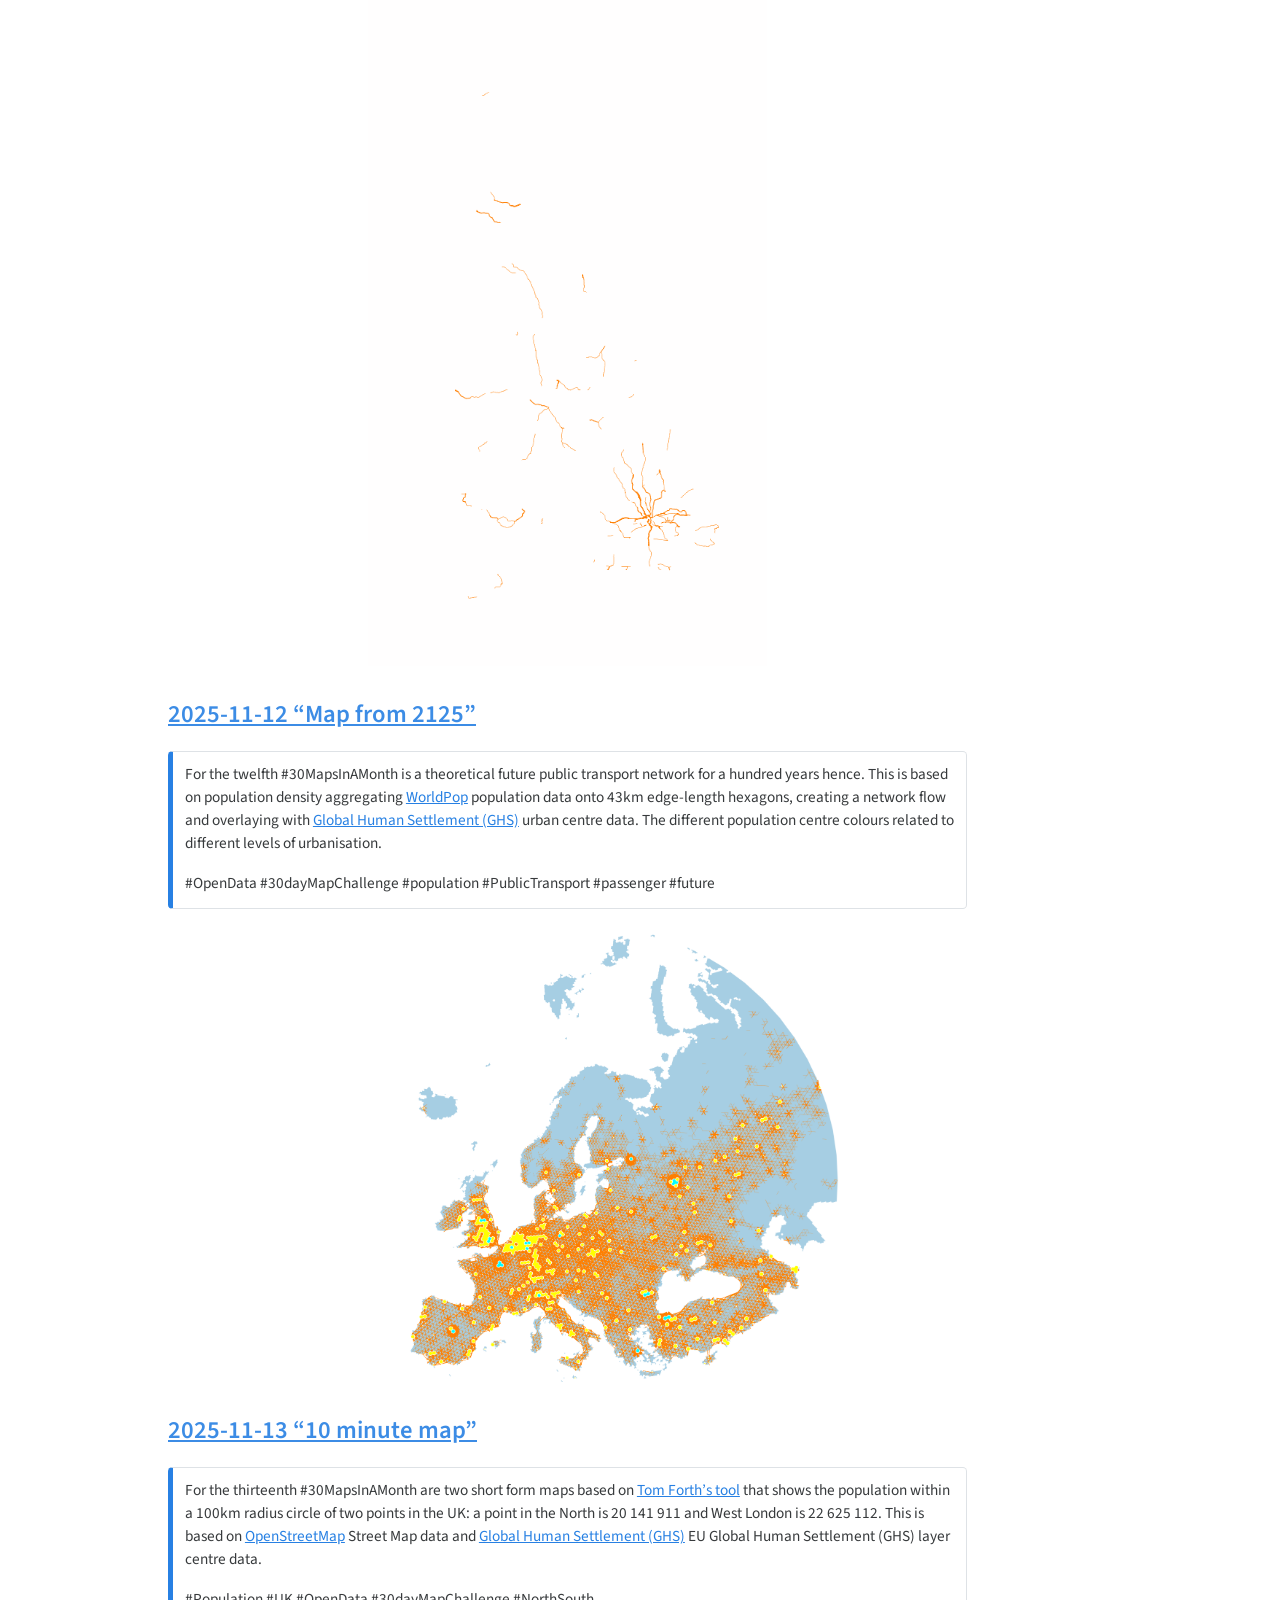
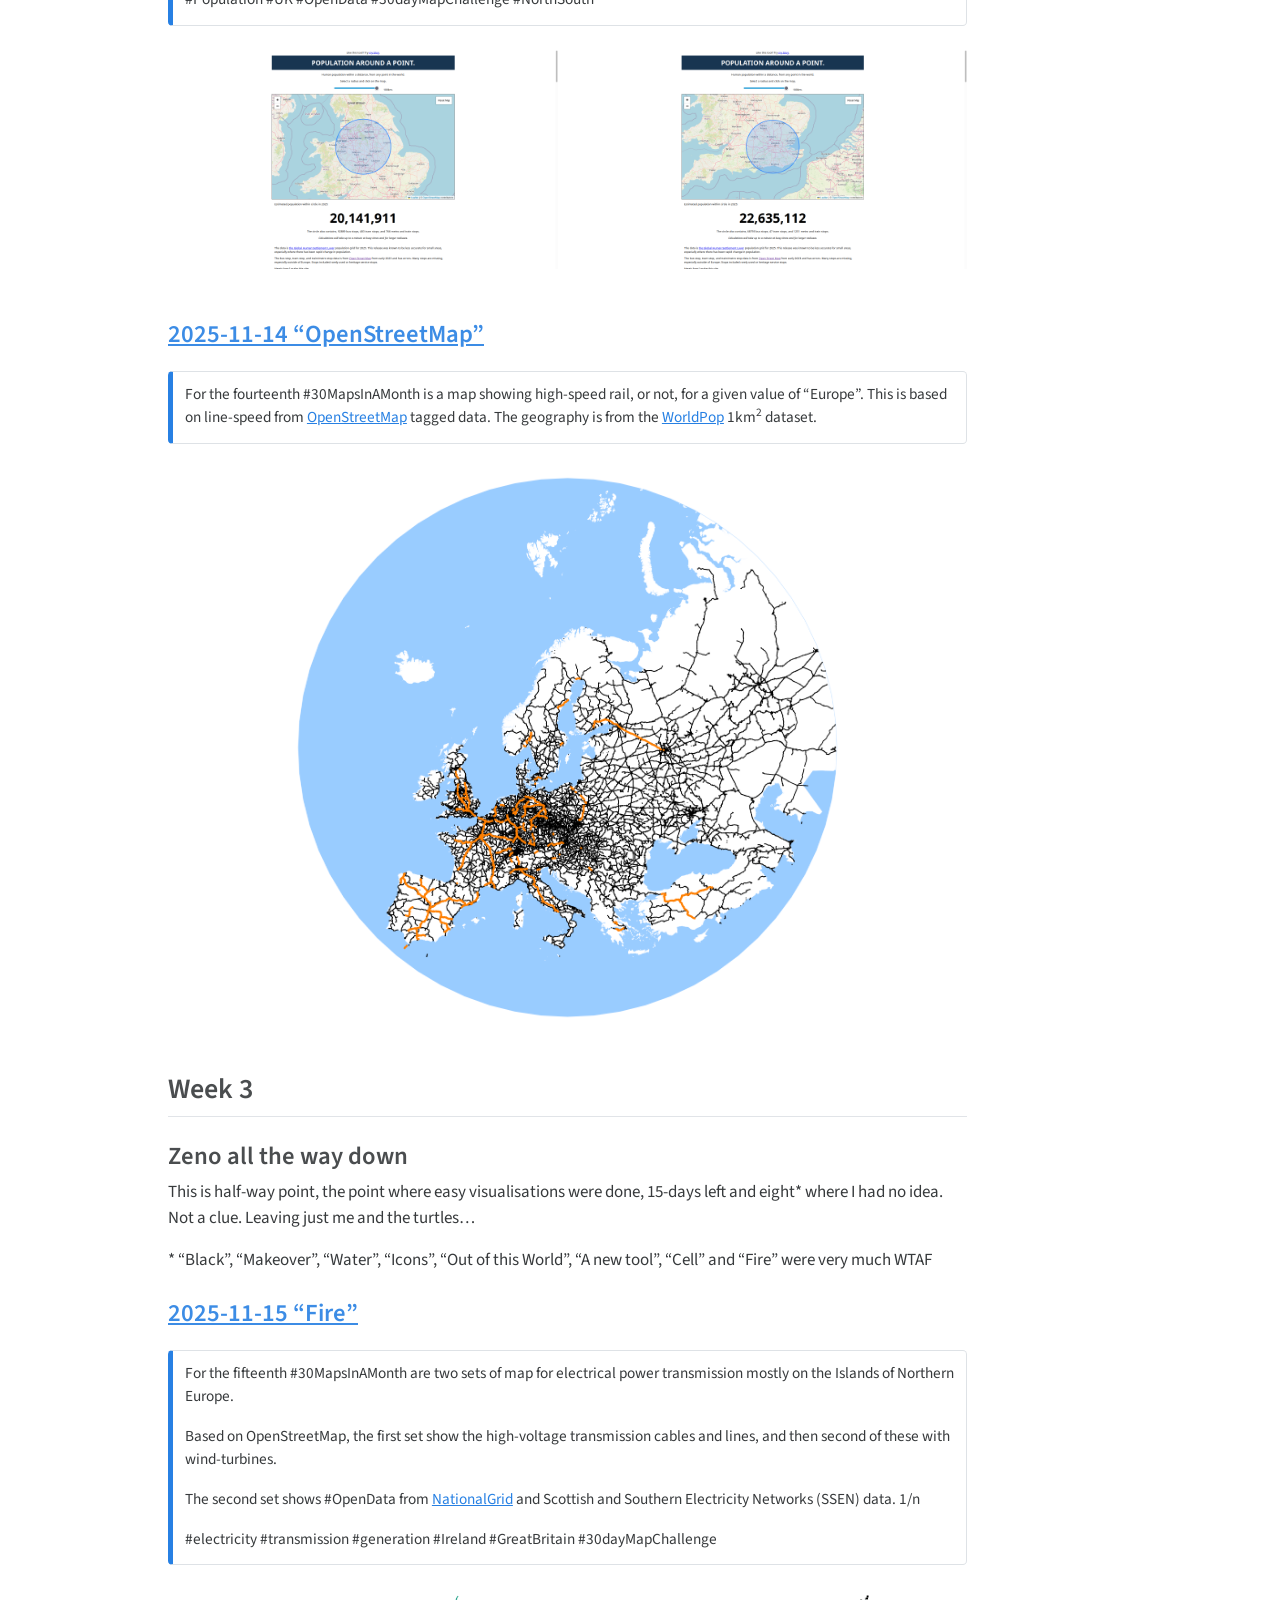
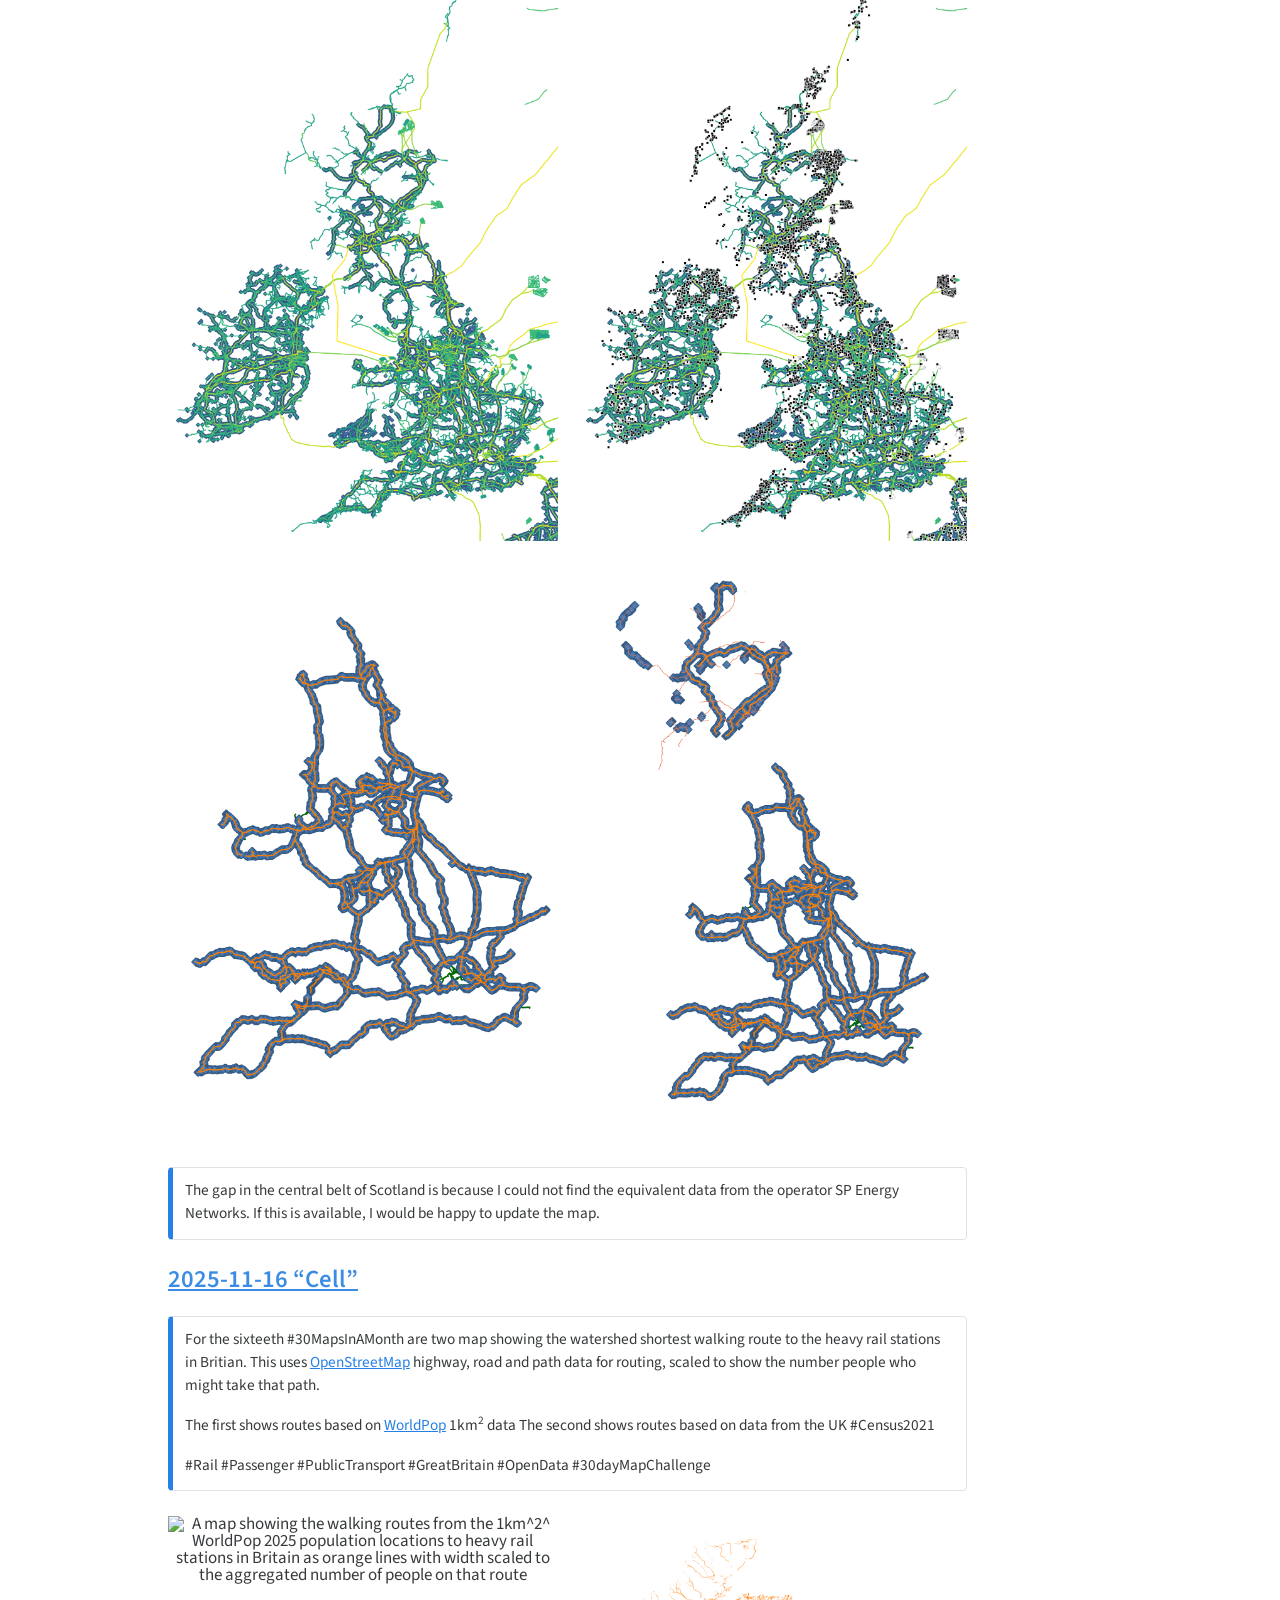
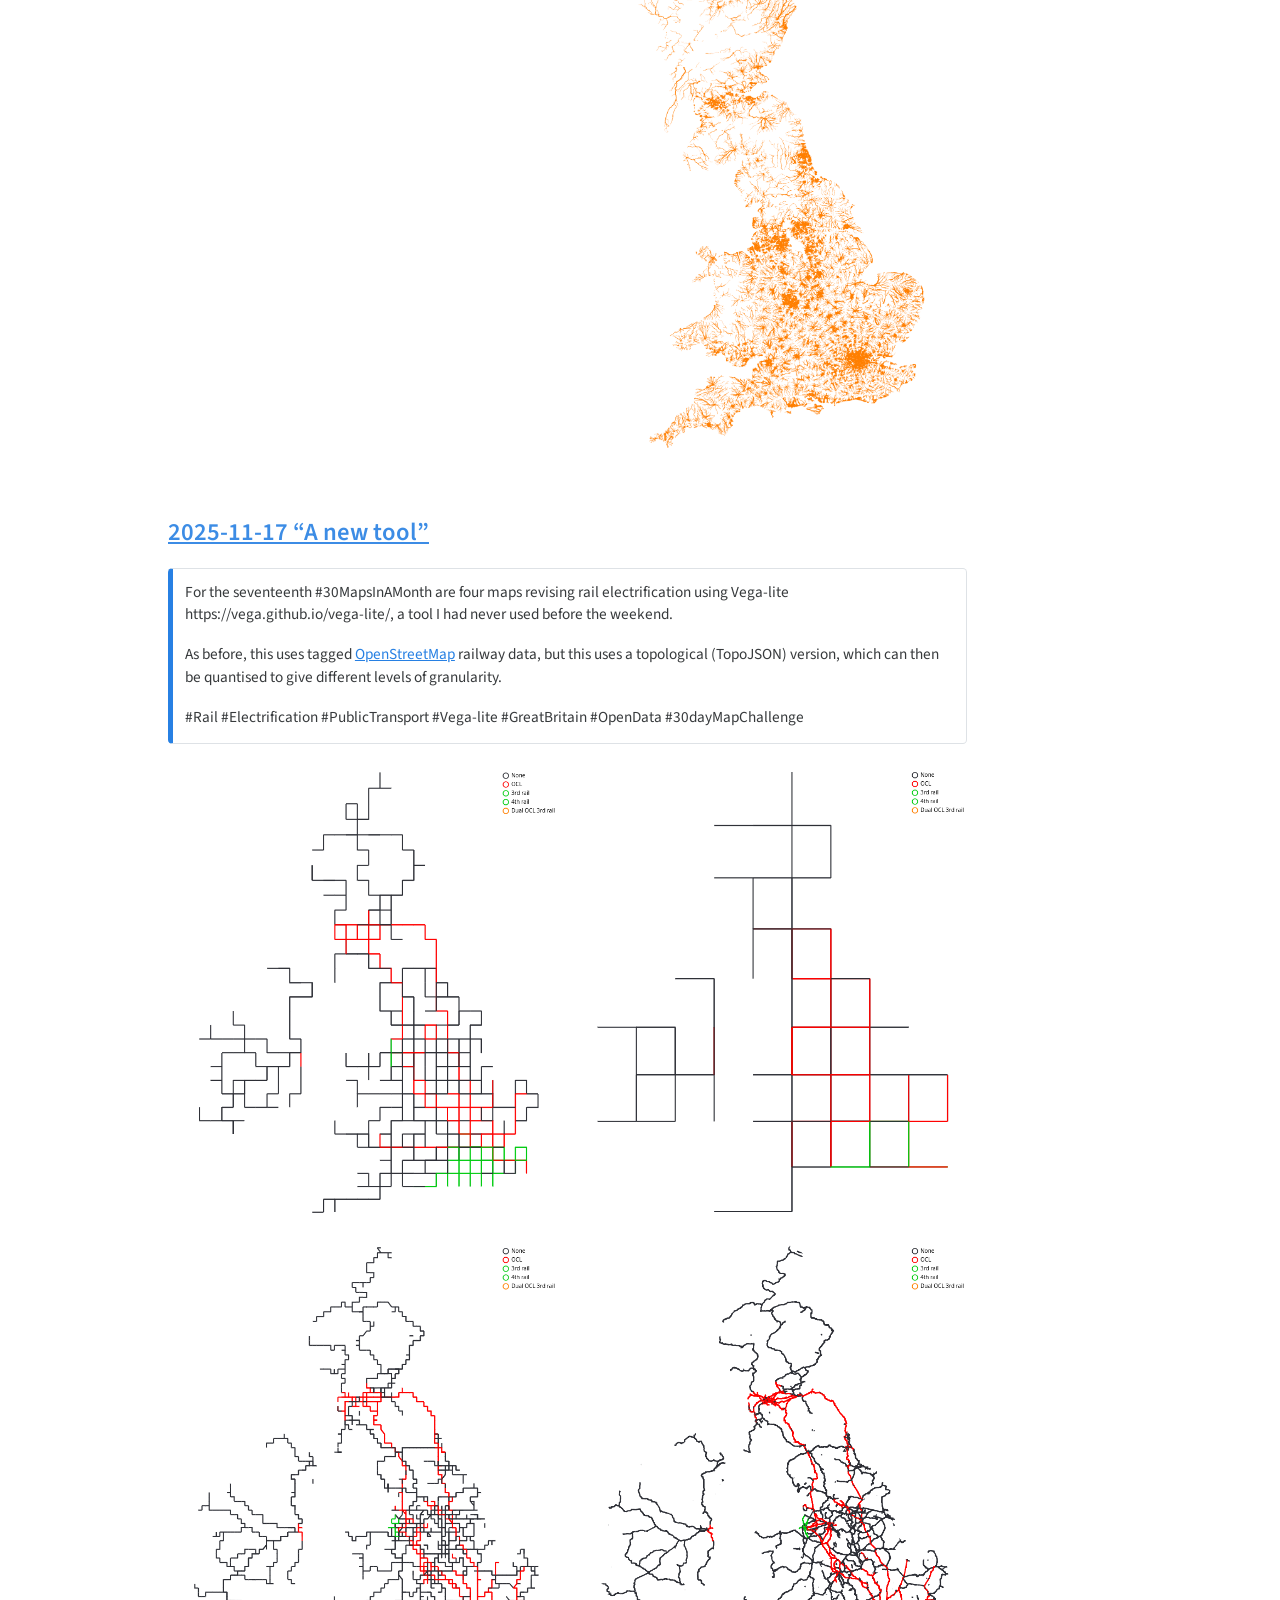
==== commit da524032: "Built site for gh-pages" ====
--- a/30daymapchallenge.html
+++ b/30daymapchallenge.html
@@ -94,6 +94,10 @@
   <li class="nav-item">
     <a class="nav-link active" href="./30daymapchallenge.html" rel="" target="" aria-current="page">
  <span class="menu-text">30 day map challenge</span></a>
+  </li>  
+  <li class="nav-item">
+    <a class="nav-link" href="./Netwerk.html" rel="" target="">
+ <span class="menu-text">net visualisation</span></a>
   </li>  
 </ul>
             <div class="quarto-navbar-tools ms-auto">
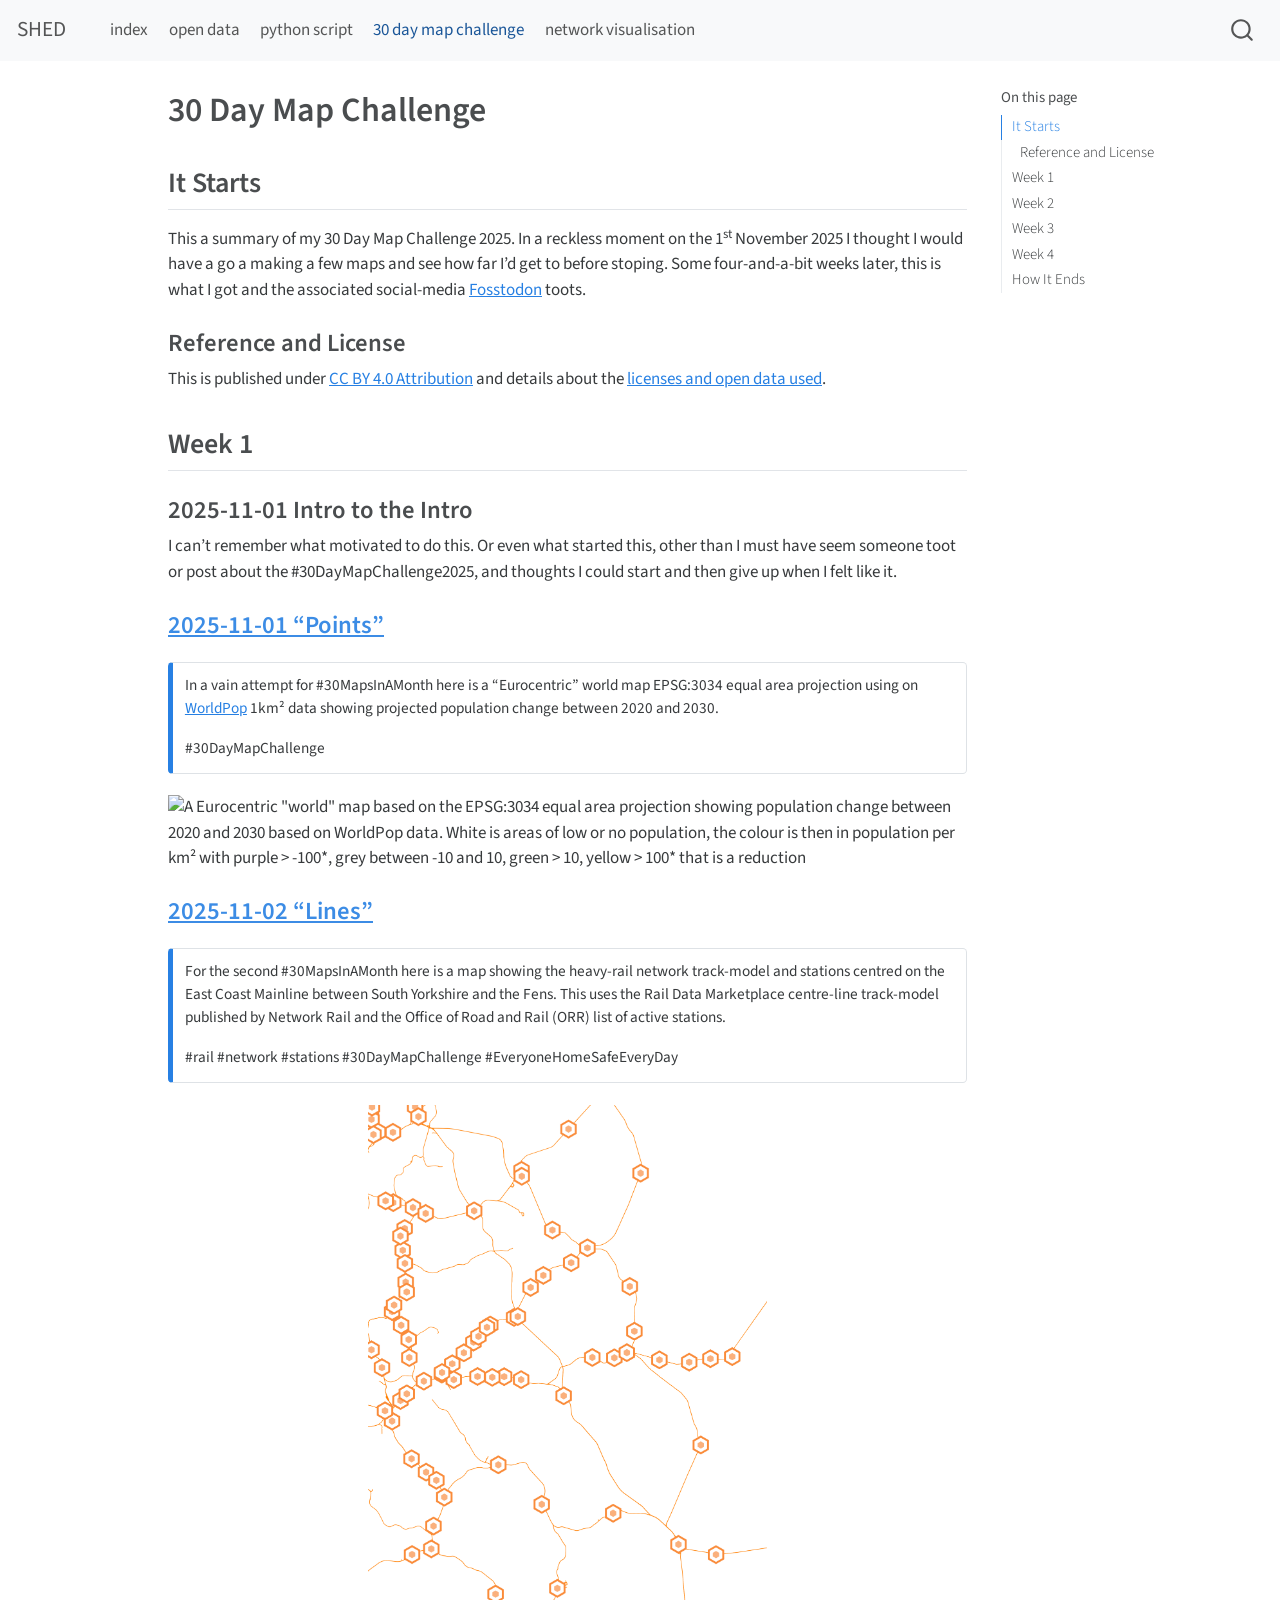
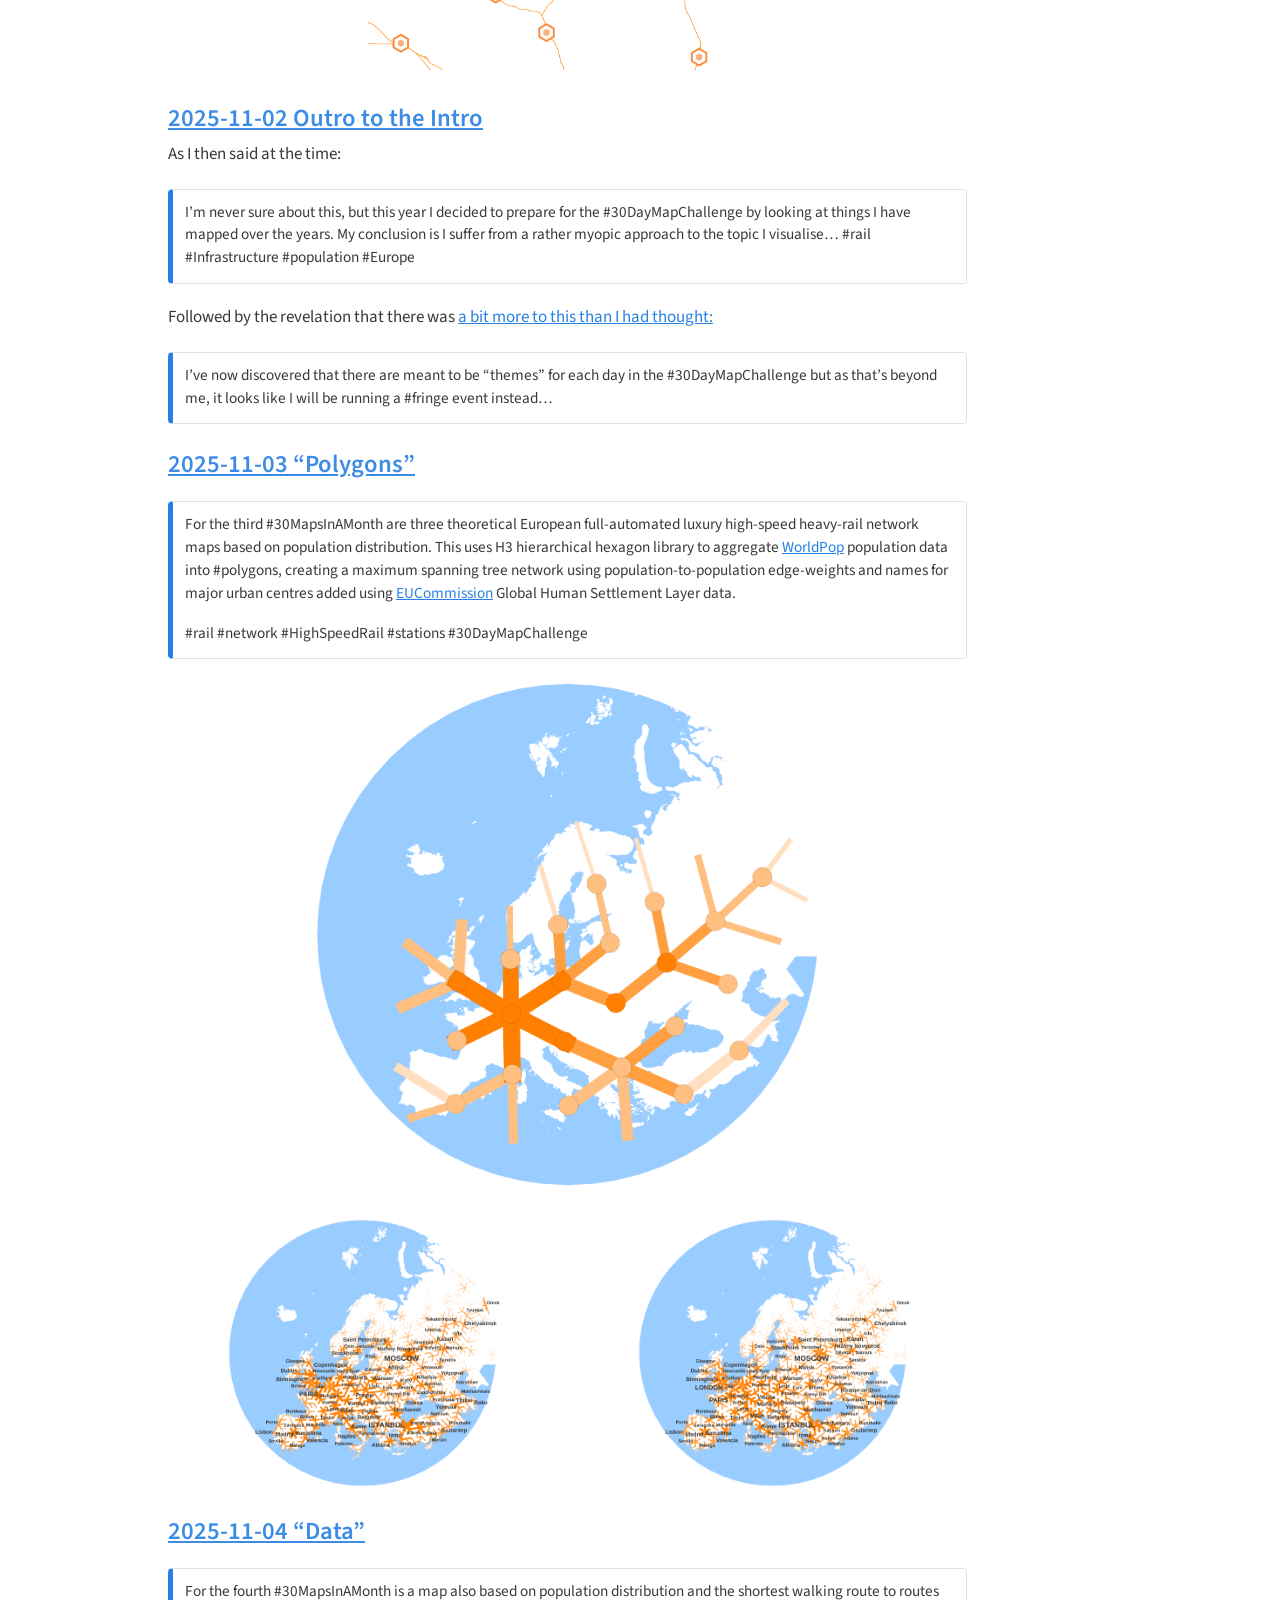
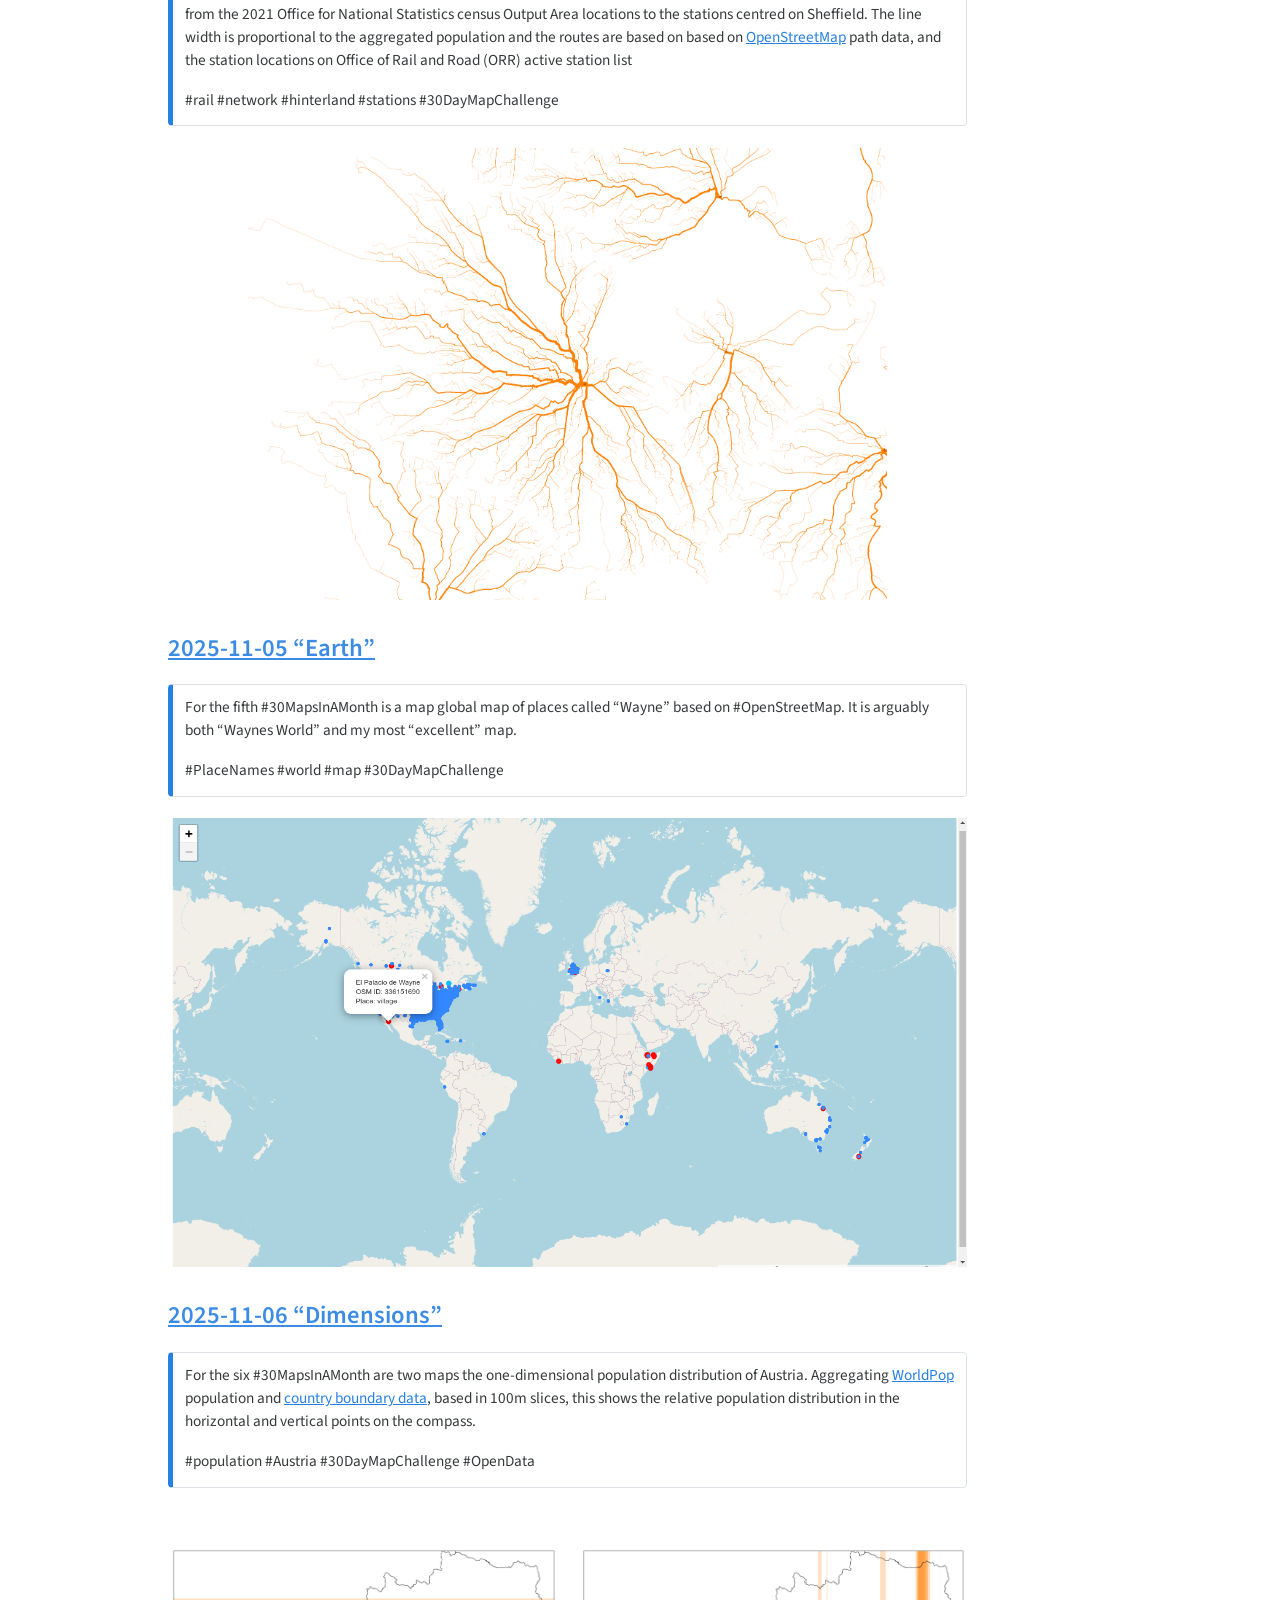
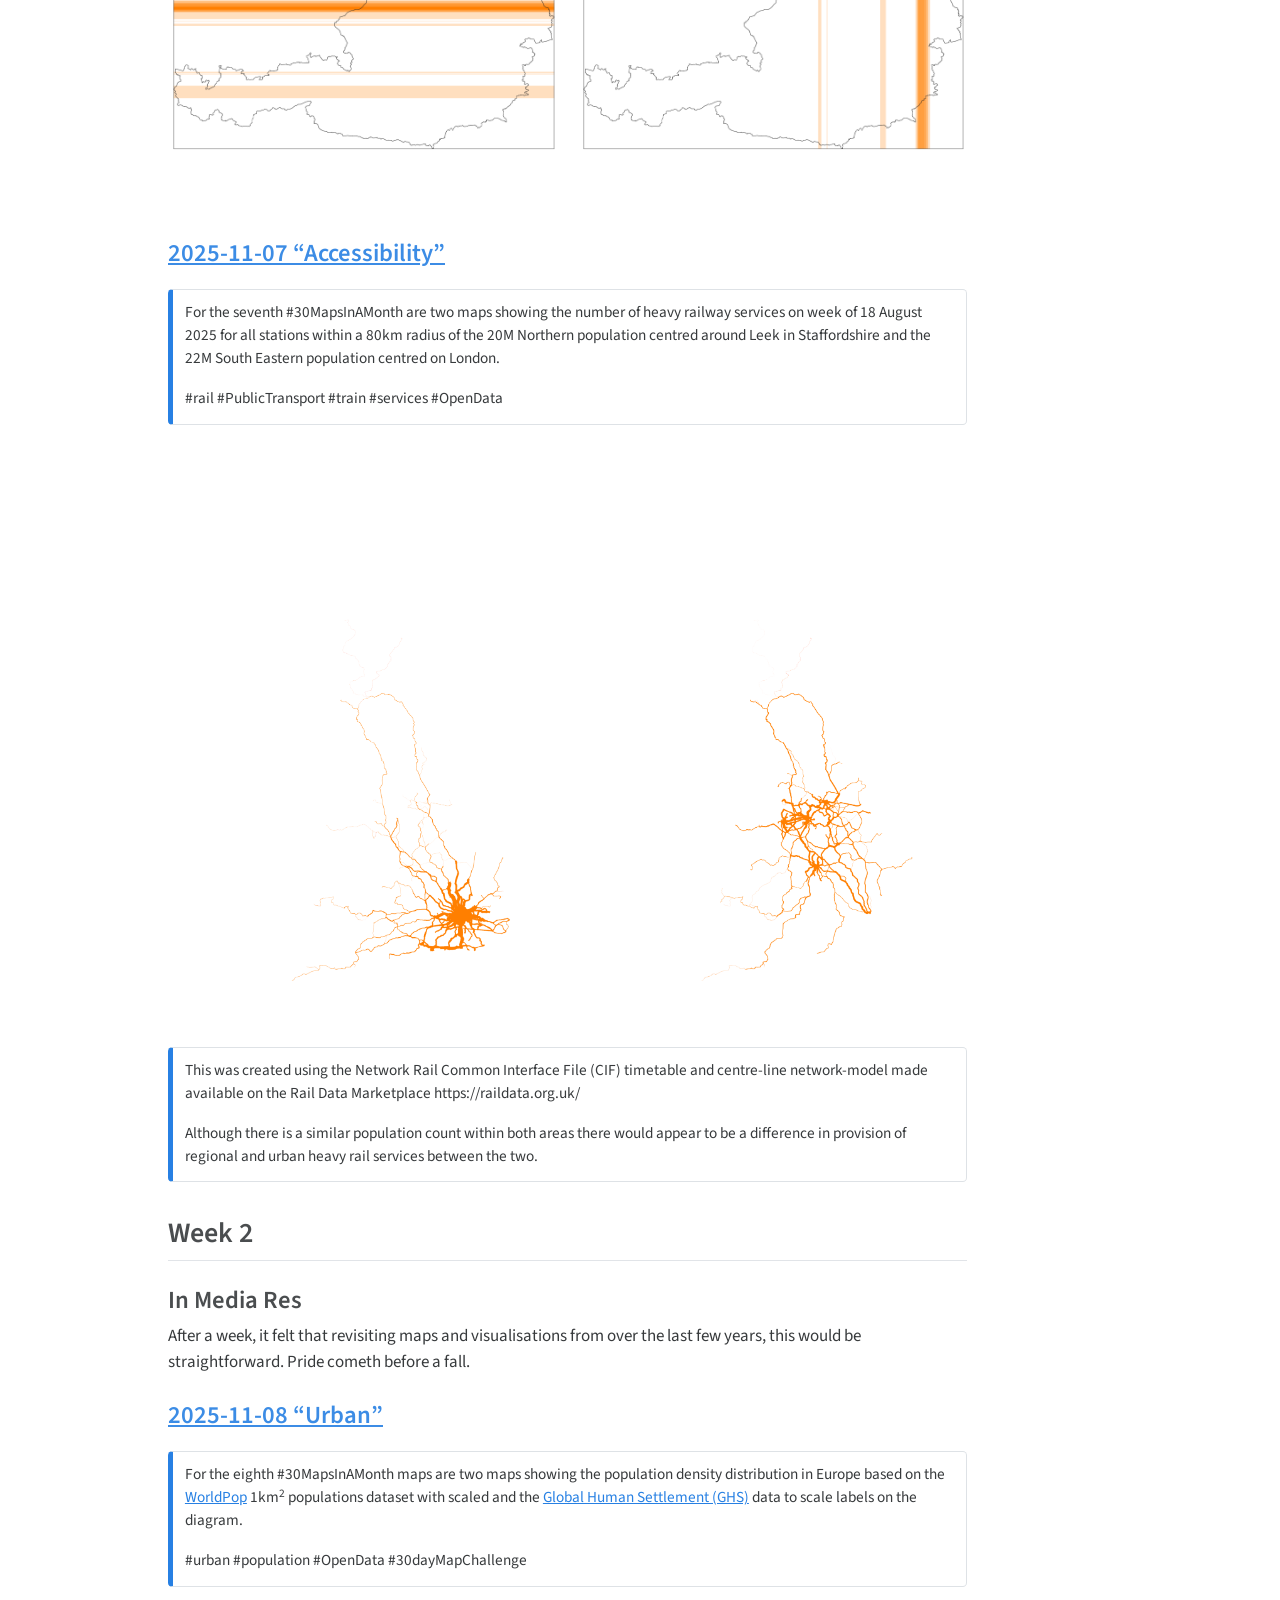
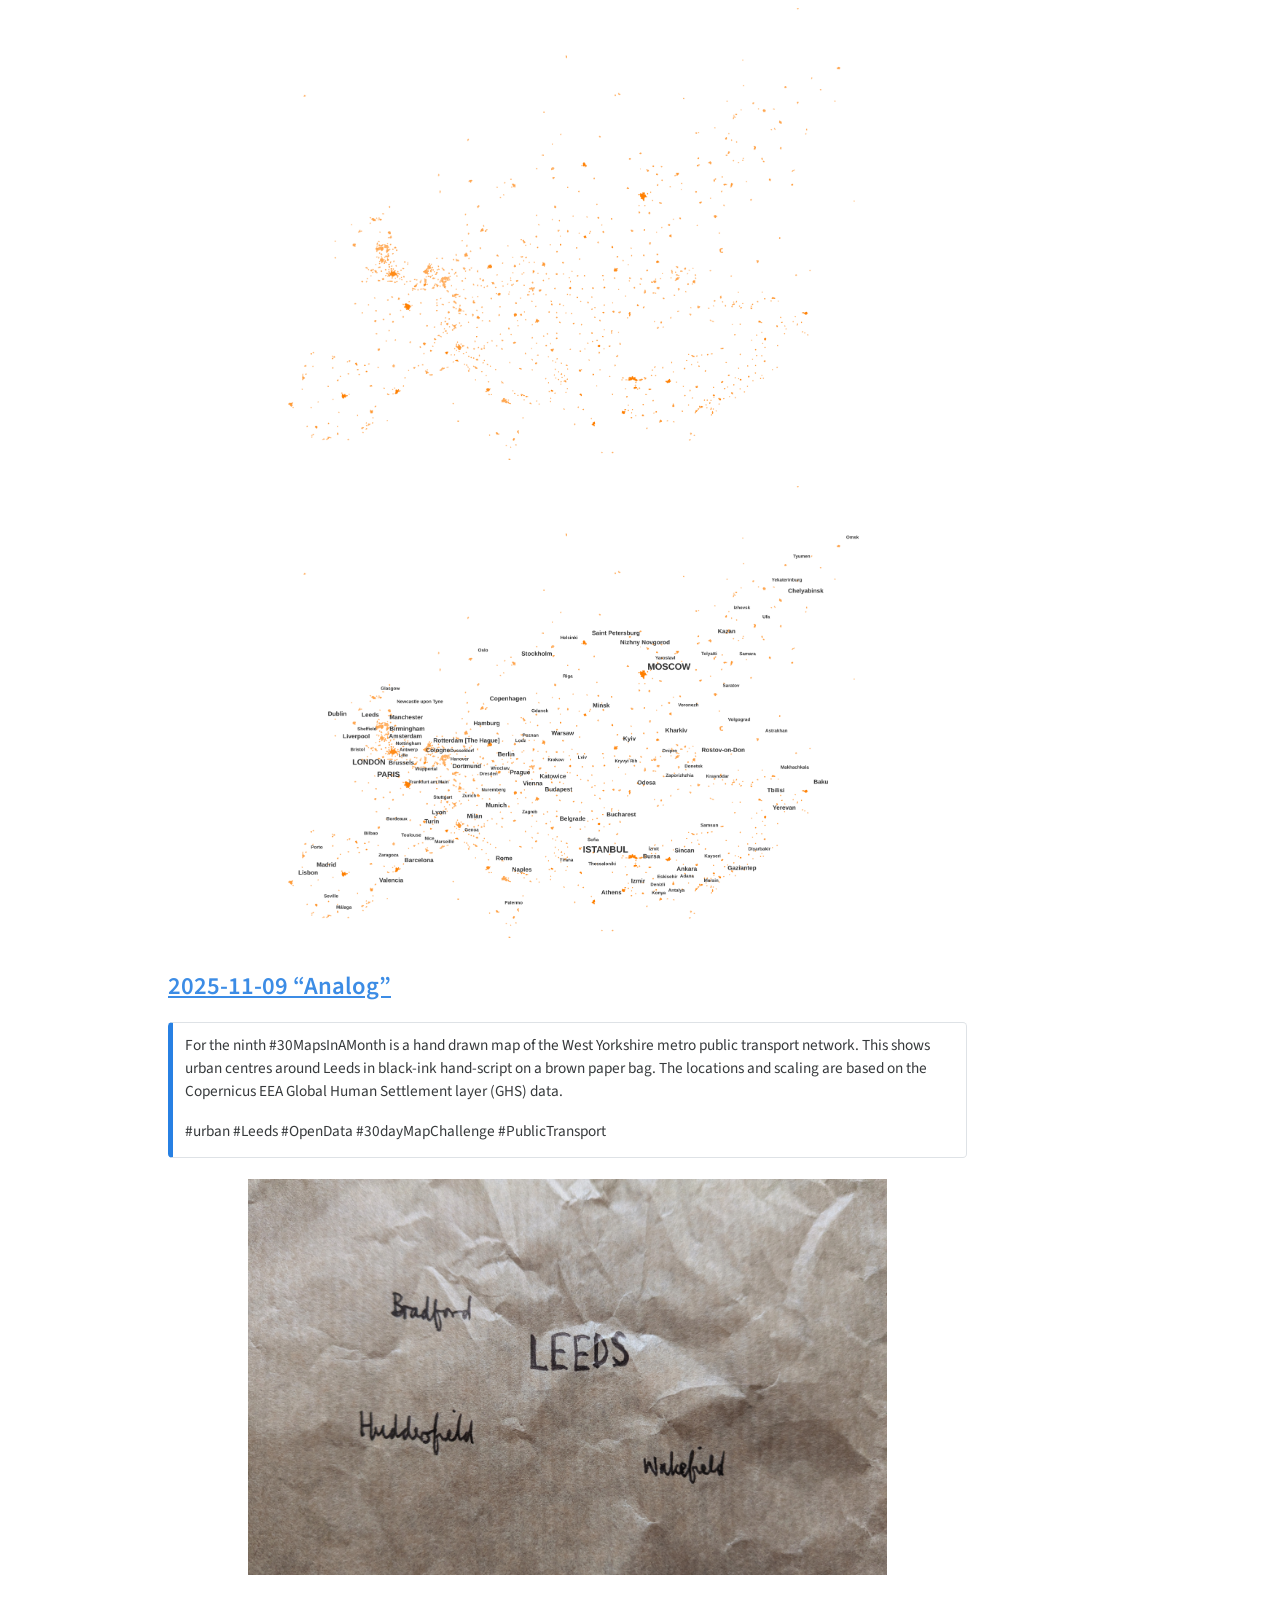
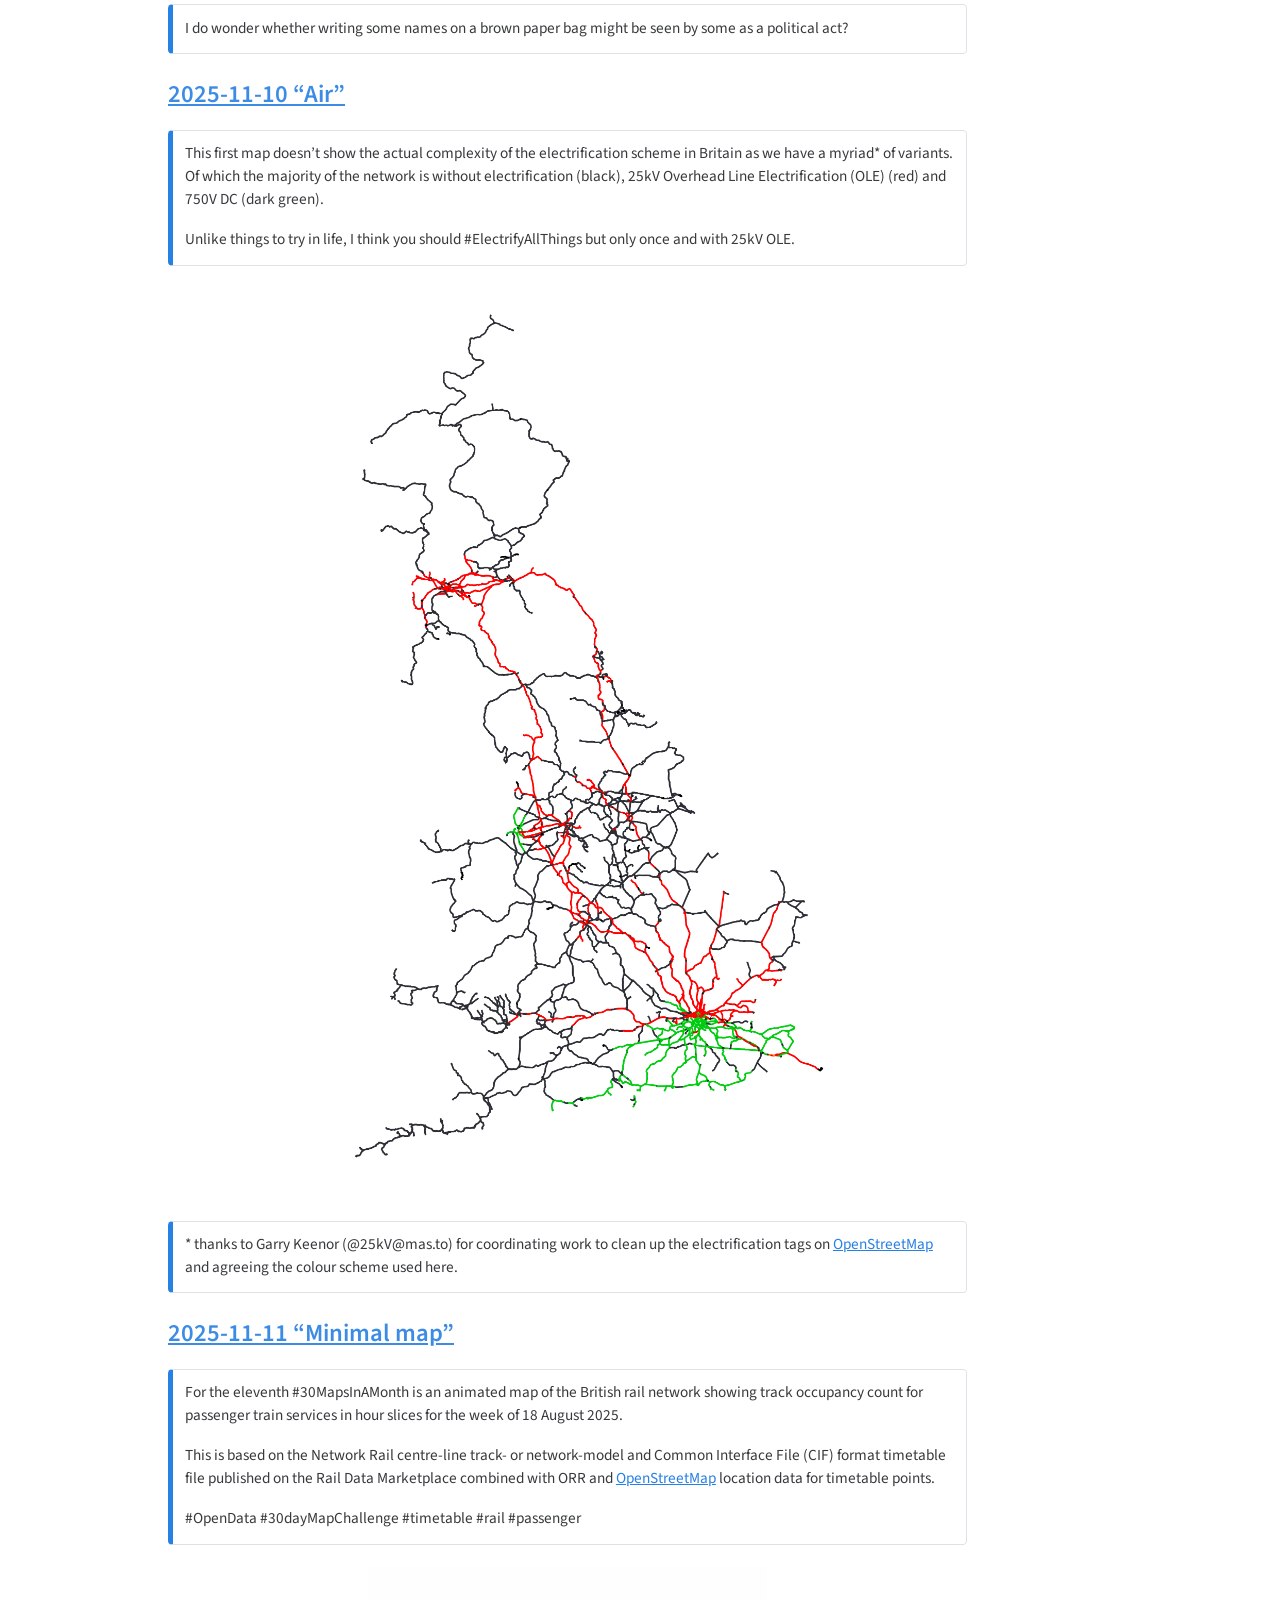
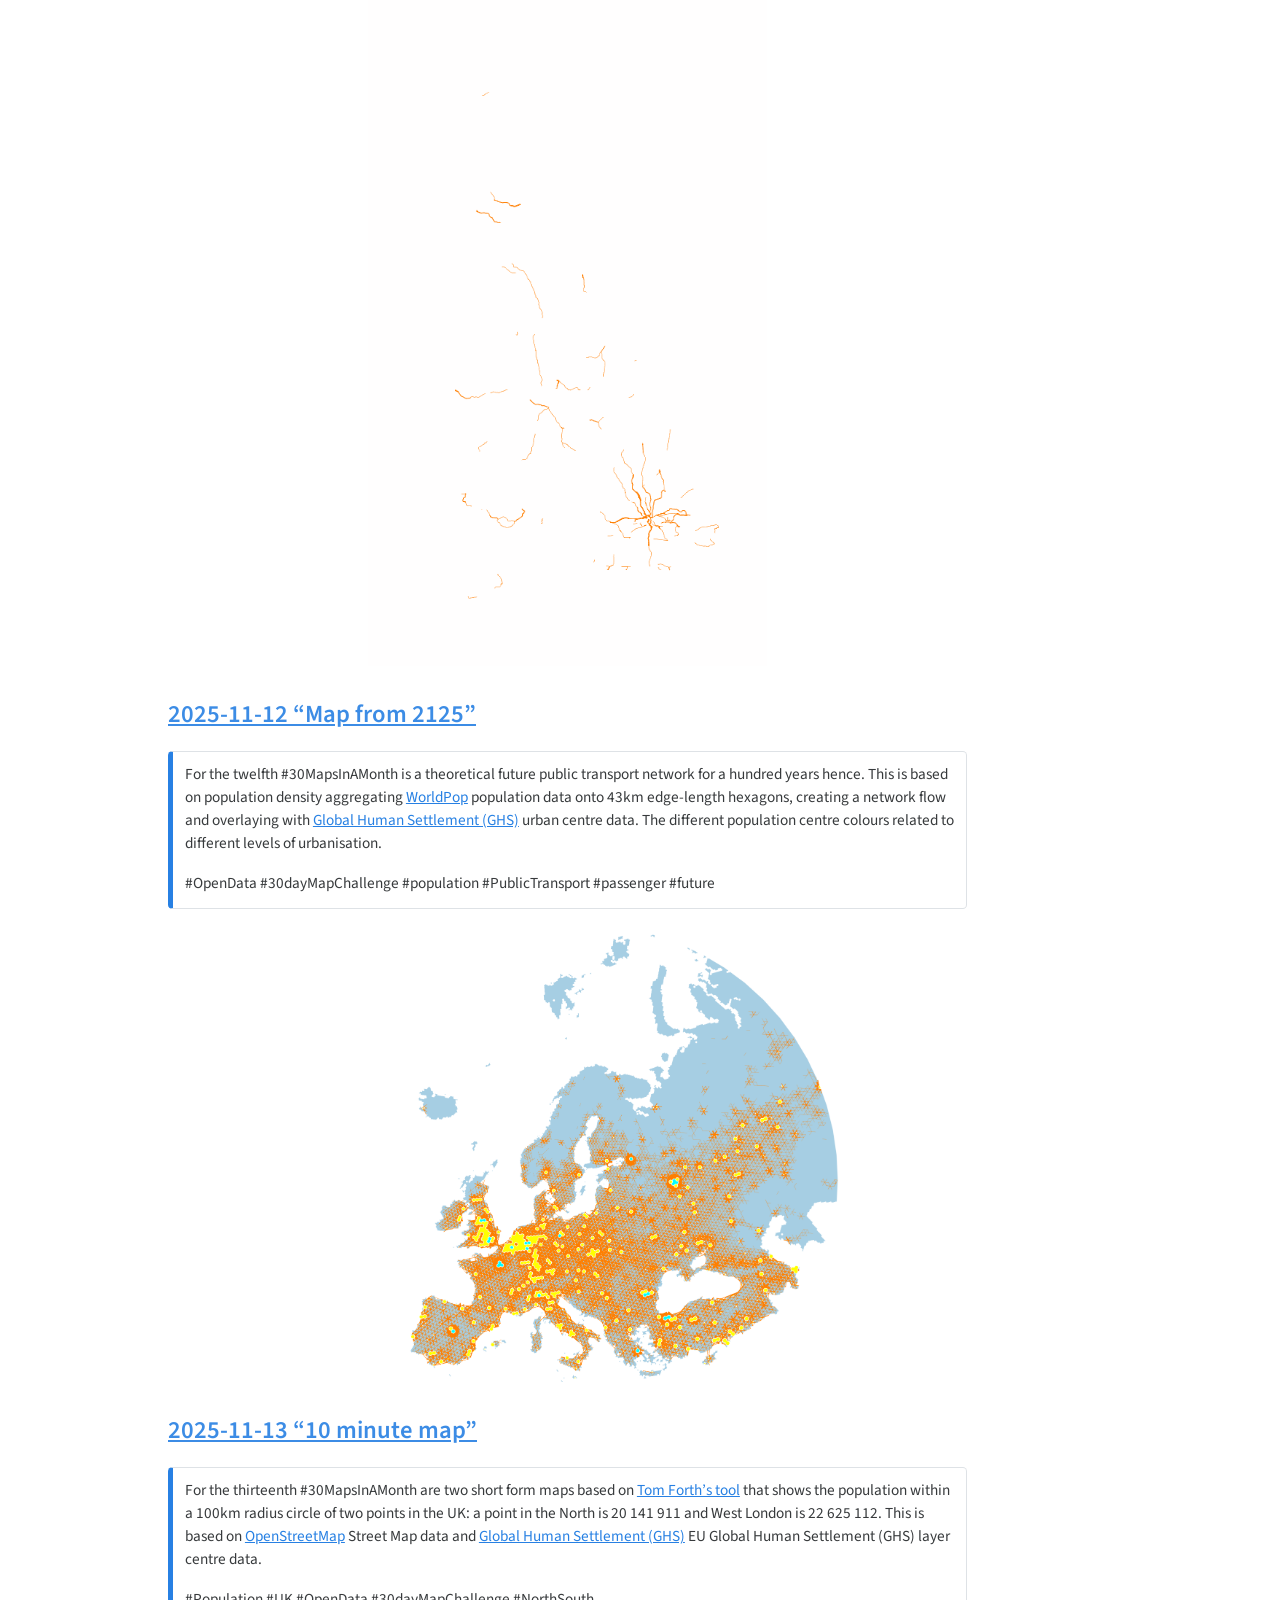
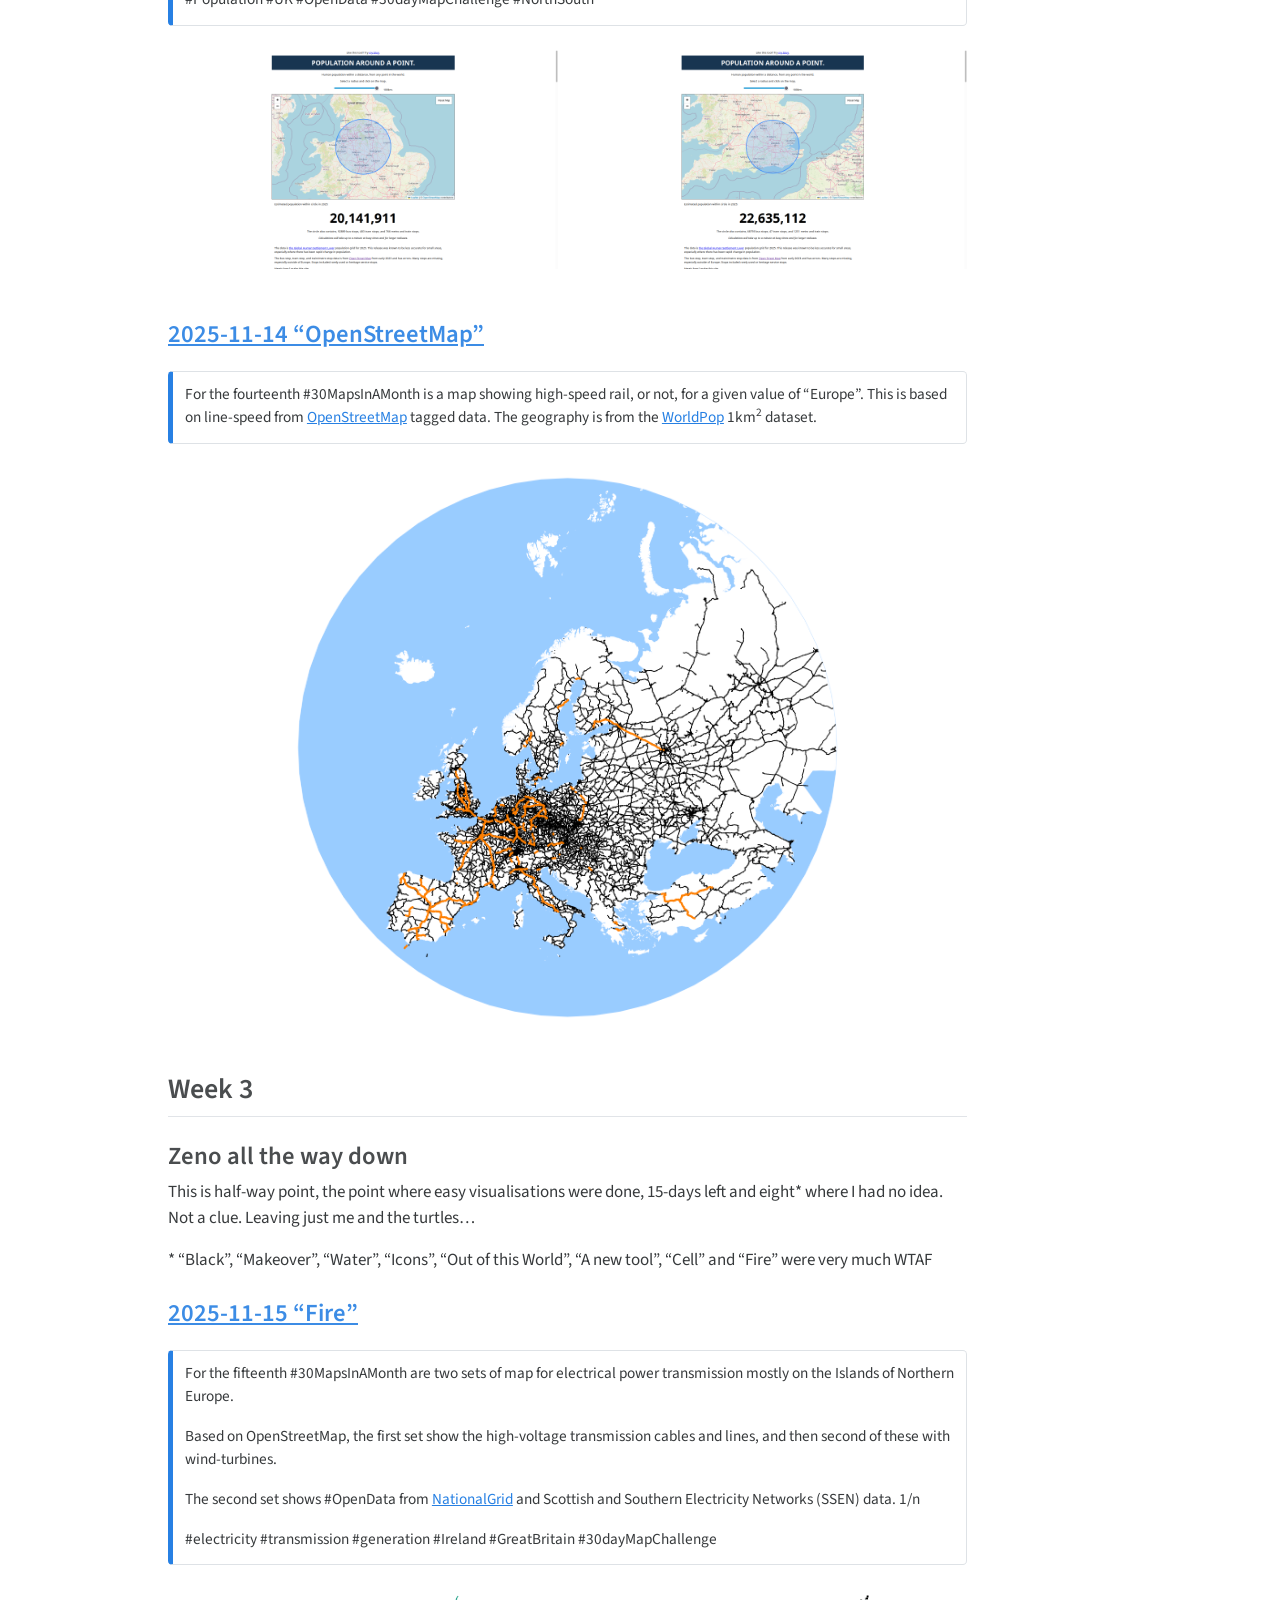
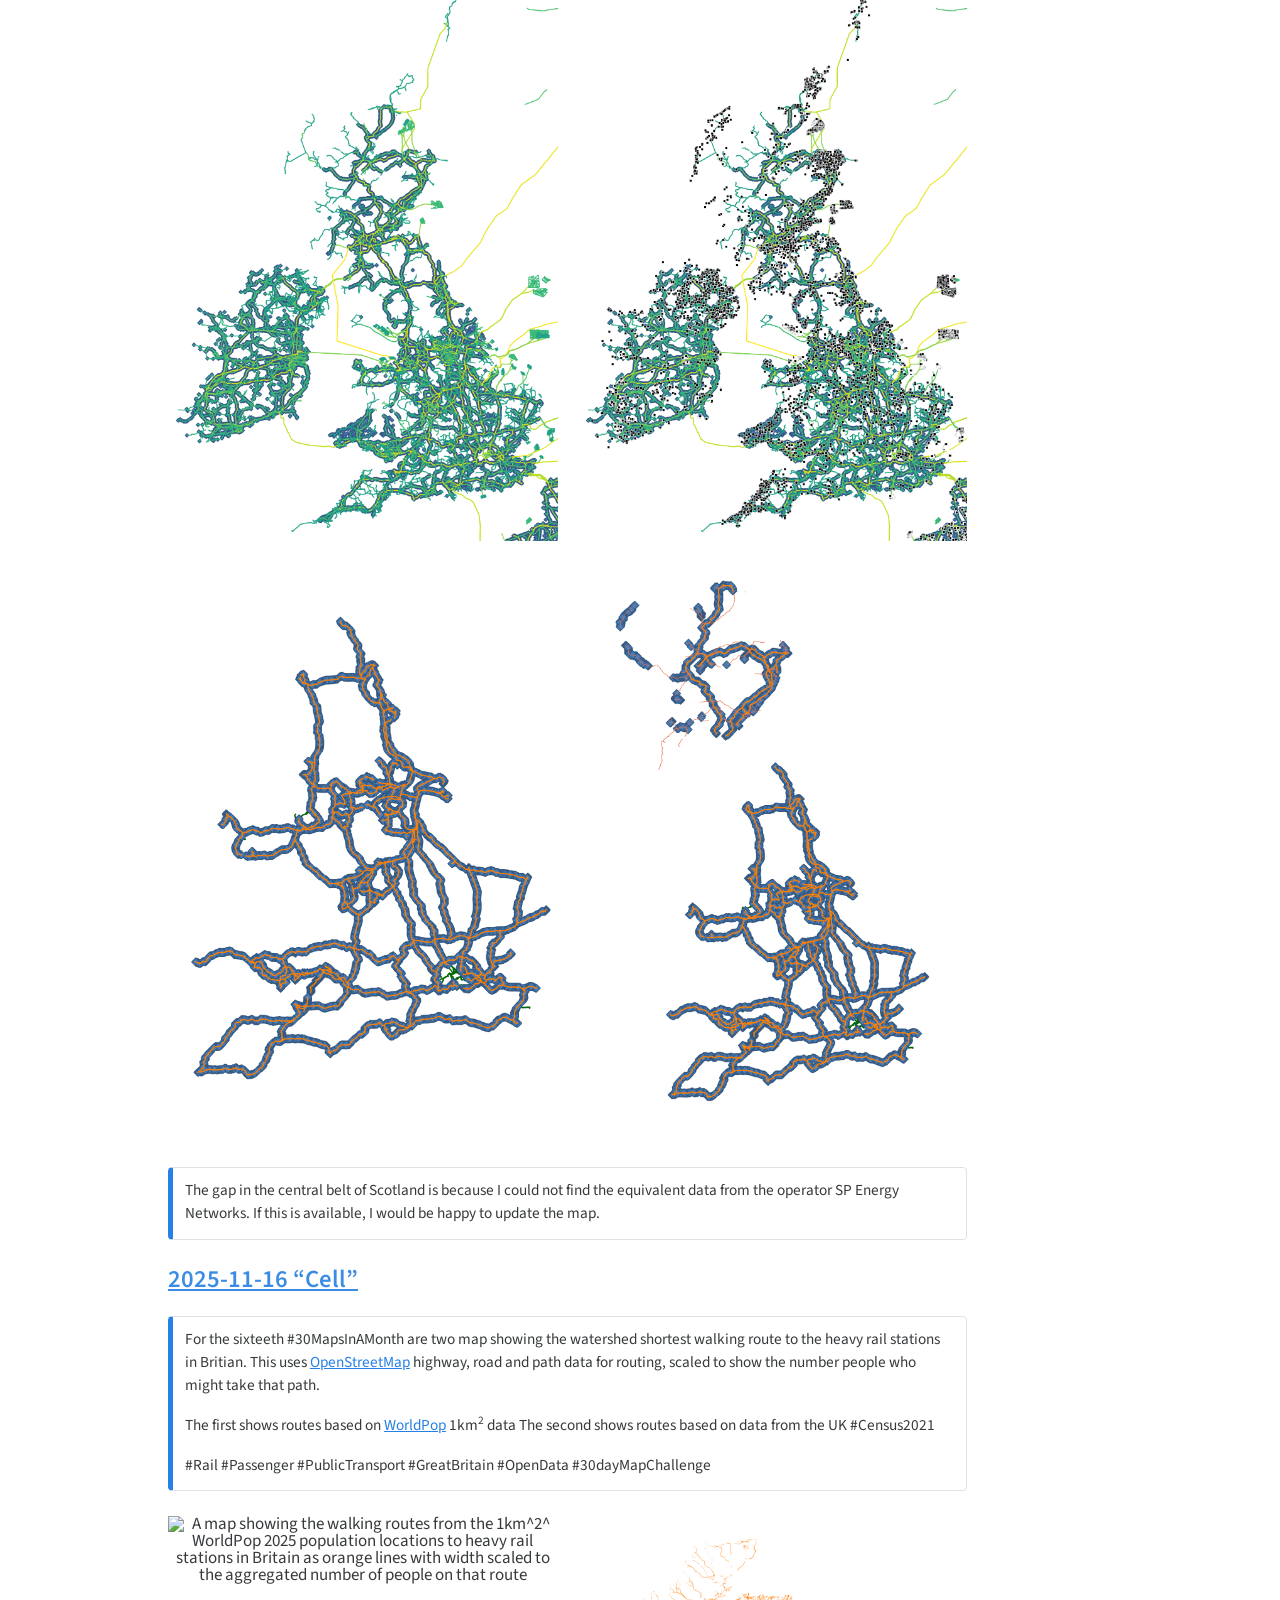
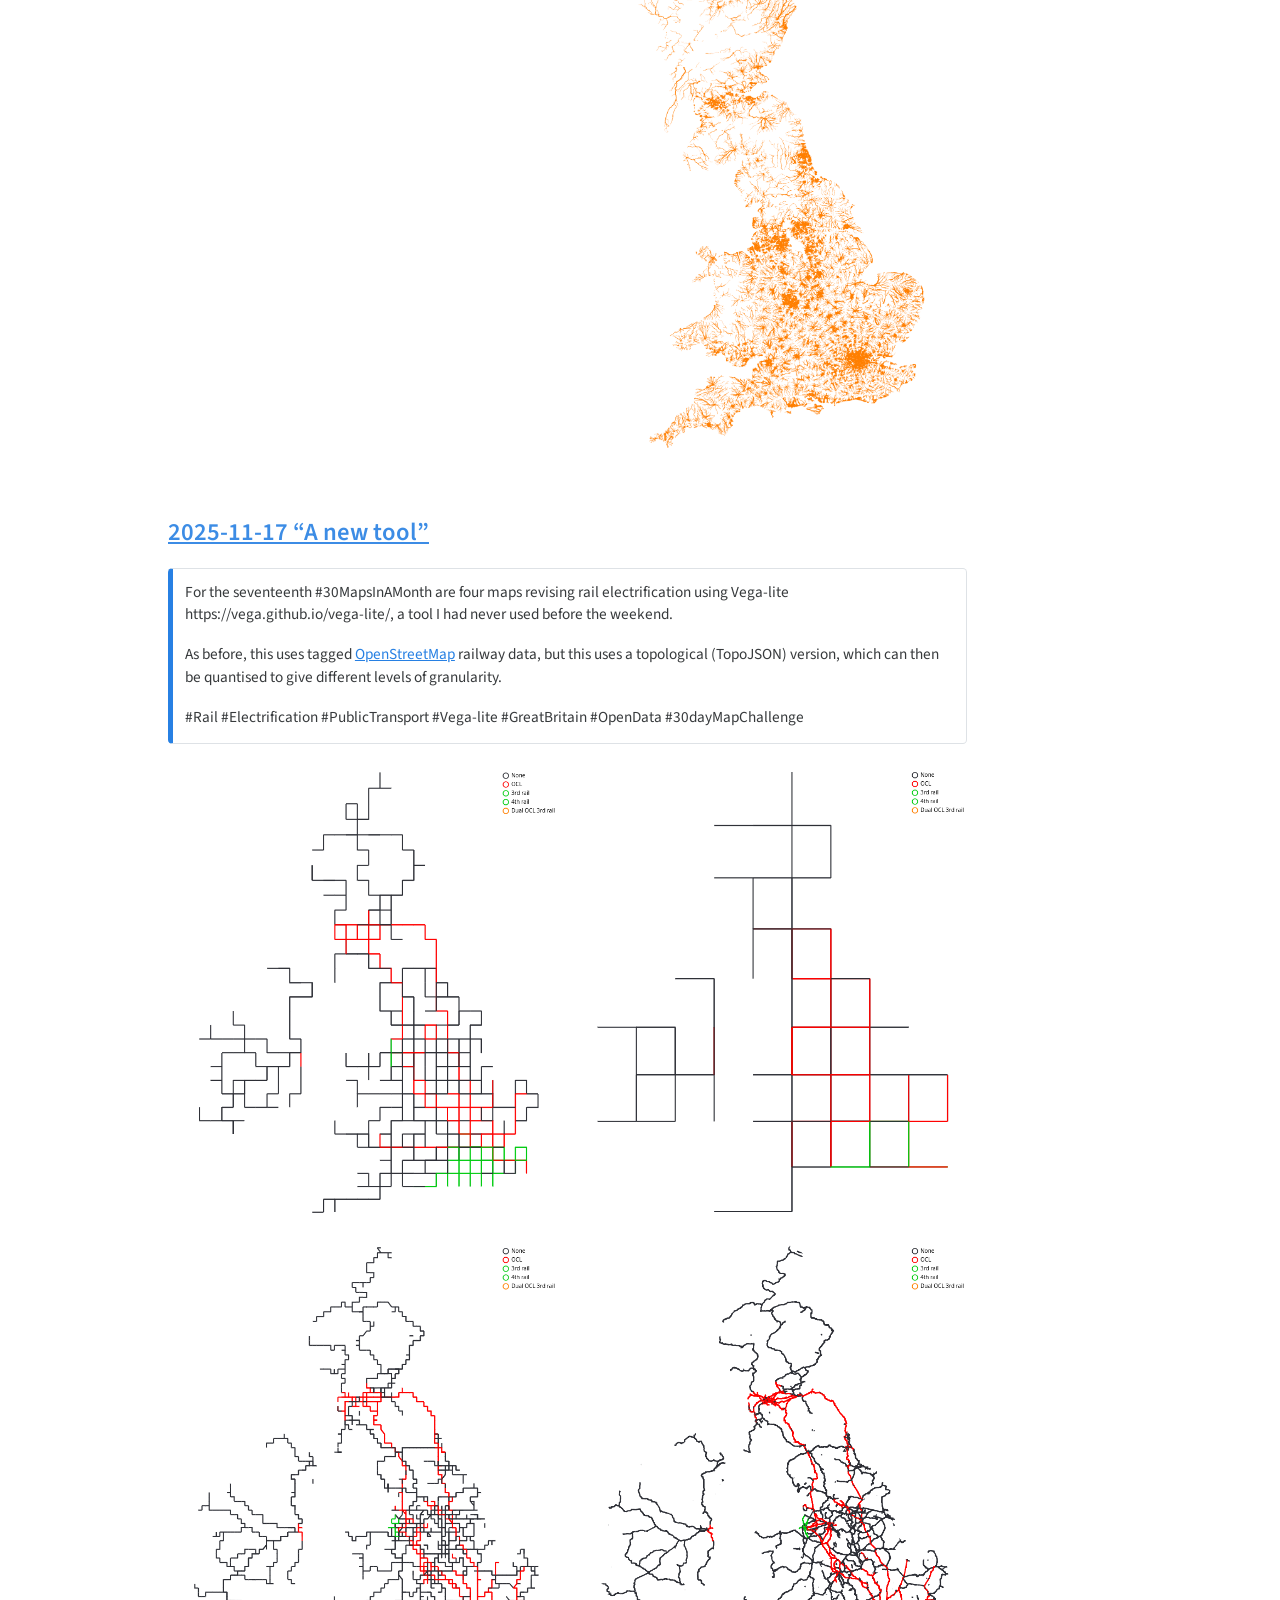
==== commit 0246edfe: "Built site for gh-pages" ====
--- a/30daymapchallenge.html
+++ b/30daymapchallenge.html
@@ -96,8 +96,8 @@
  <span class="menu-text">30 day map challenge</span></a>
   </li>  
   <li class="nav-item">
-    <a class="nav-link" href="./Netwerk.html" rel="" target="">
- <span class="menu-text">net visualisation</span></a>
+    <a class="nav-link" href="./Netzwerk.html" rel="" target="">
+ <span class="menu-text">network visualisation</span></a>
   </li>  
 </ul>
             <div class="quarto-navbar-tools ms-auto">
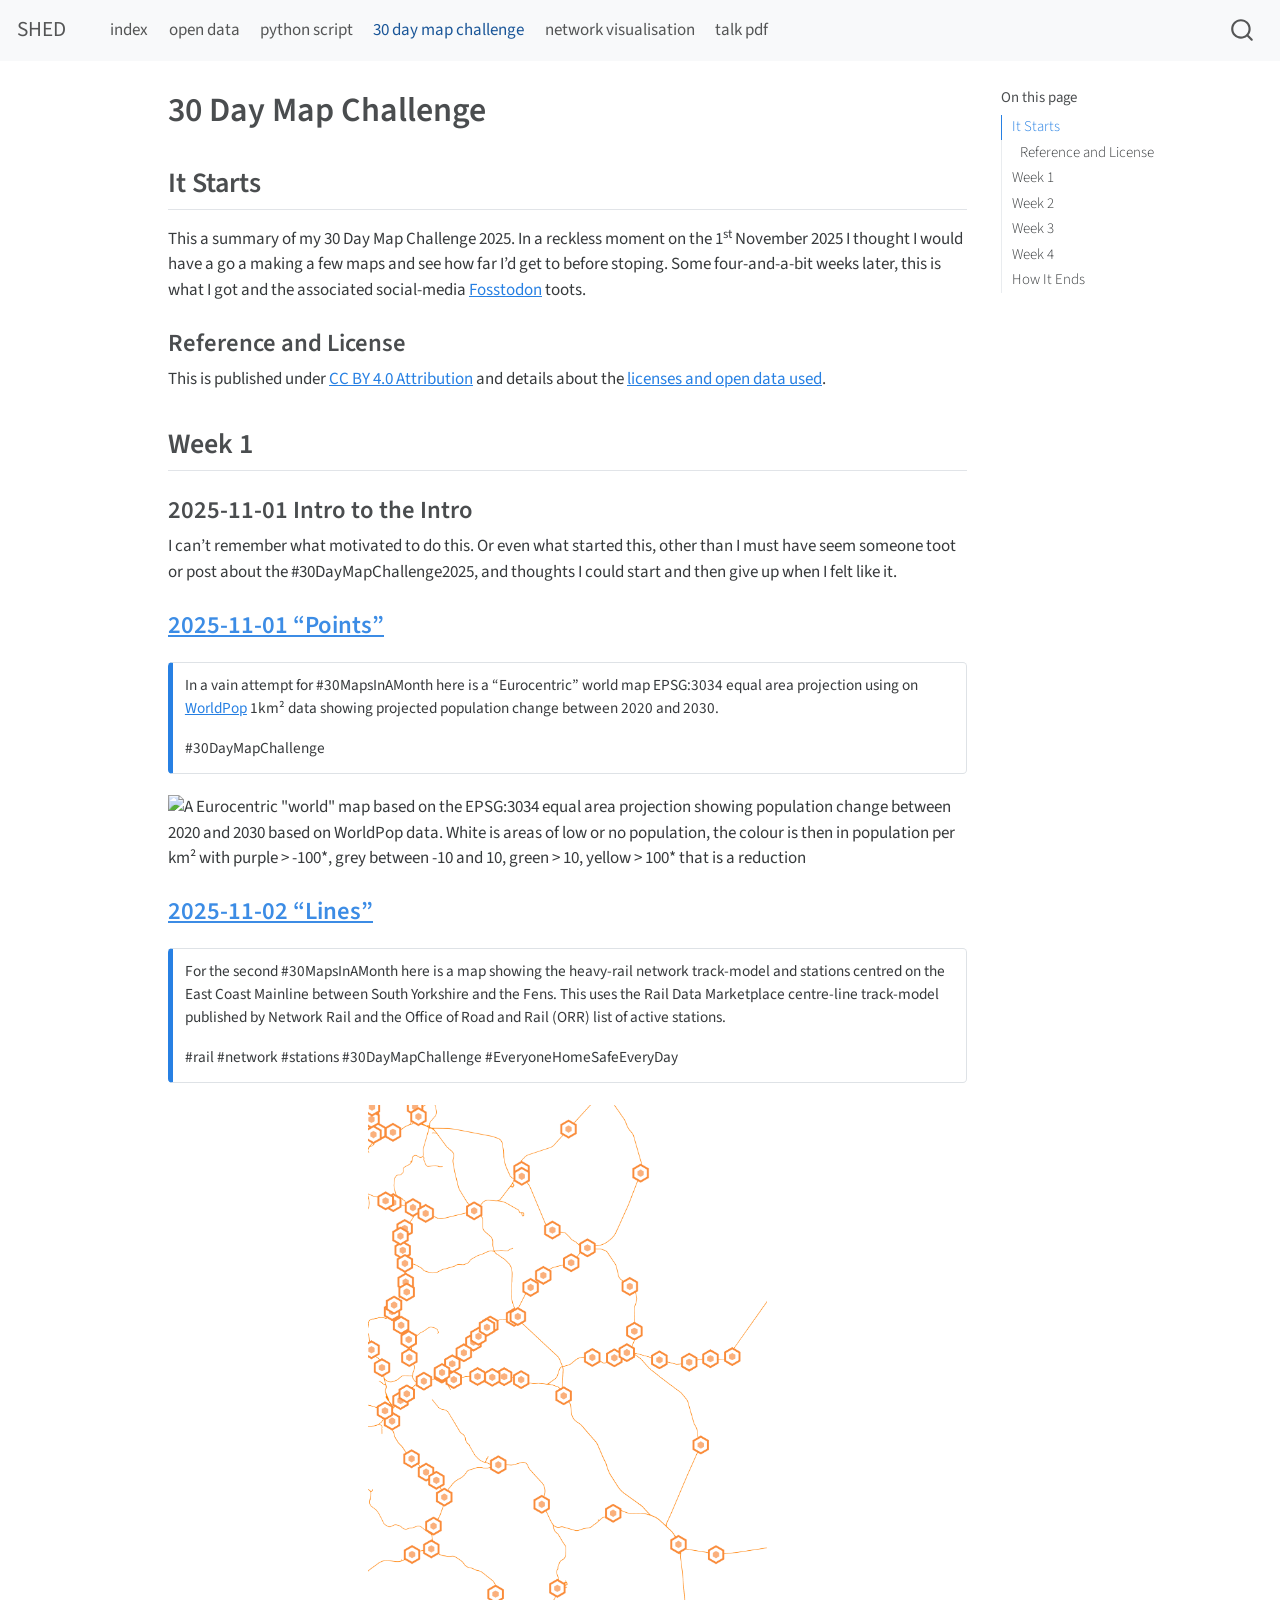
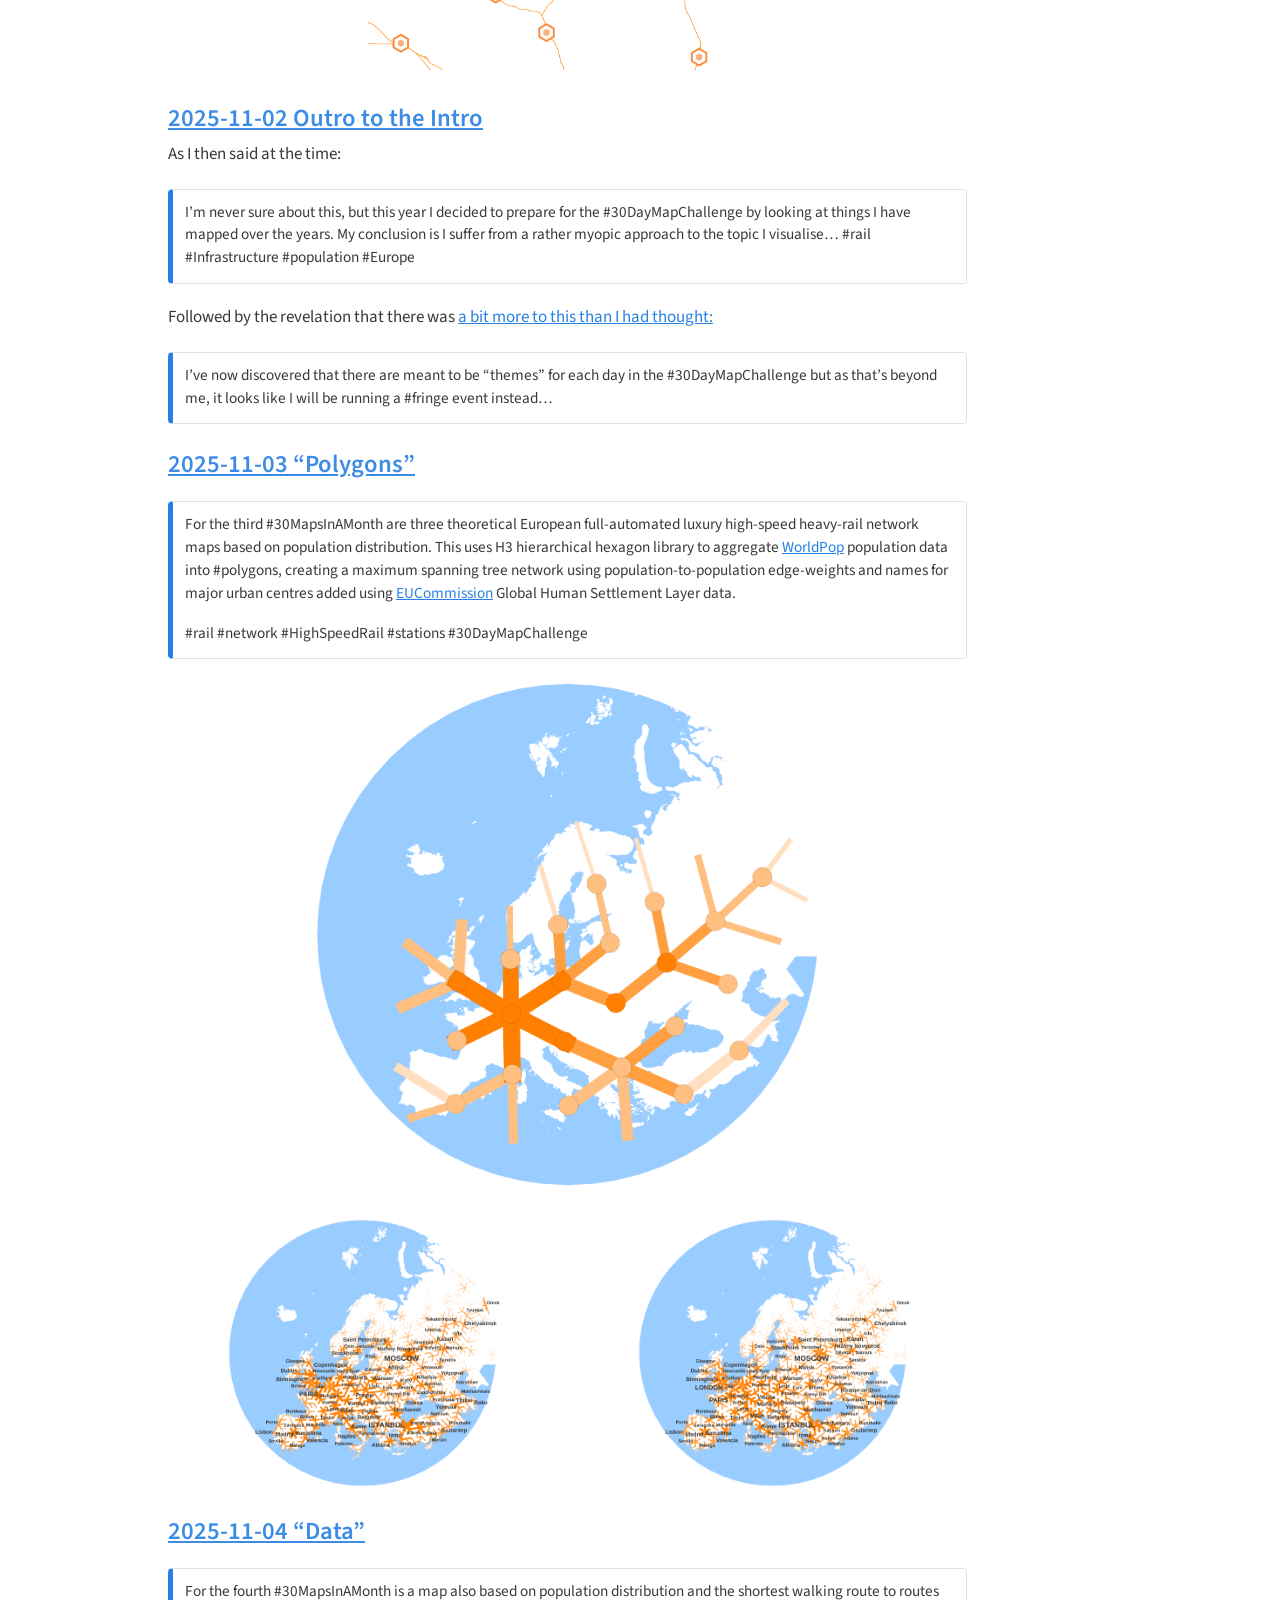
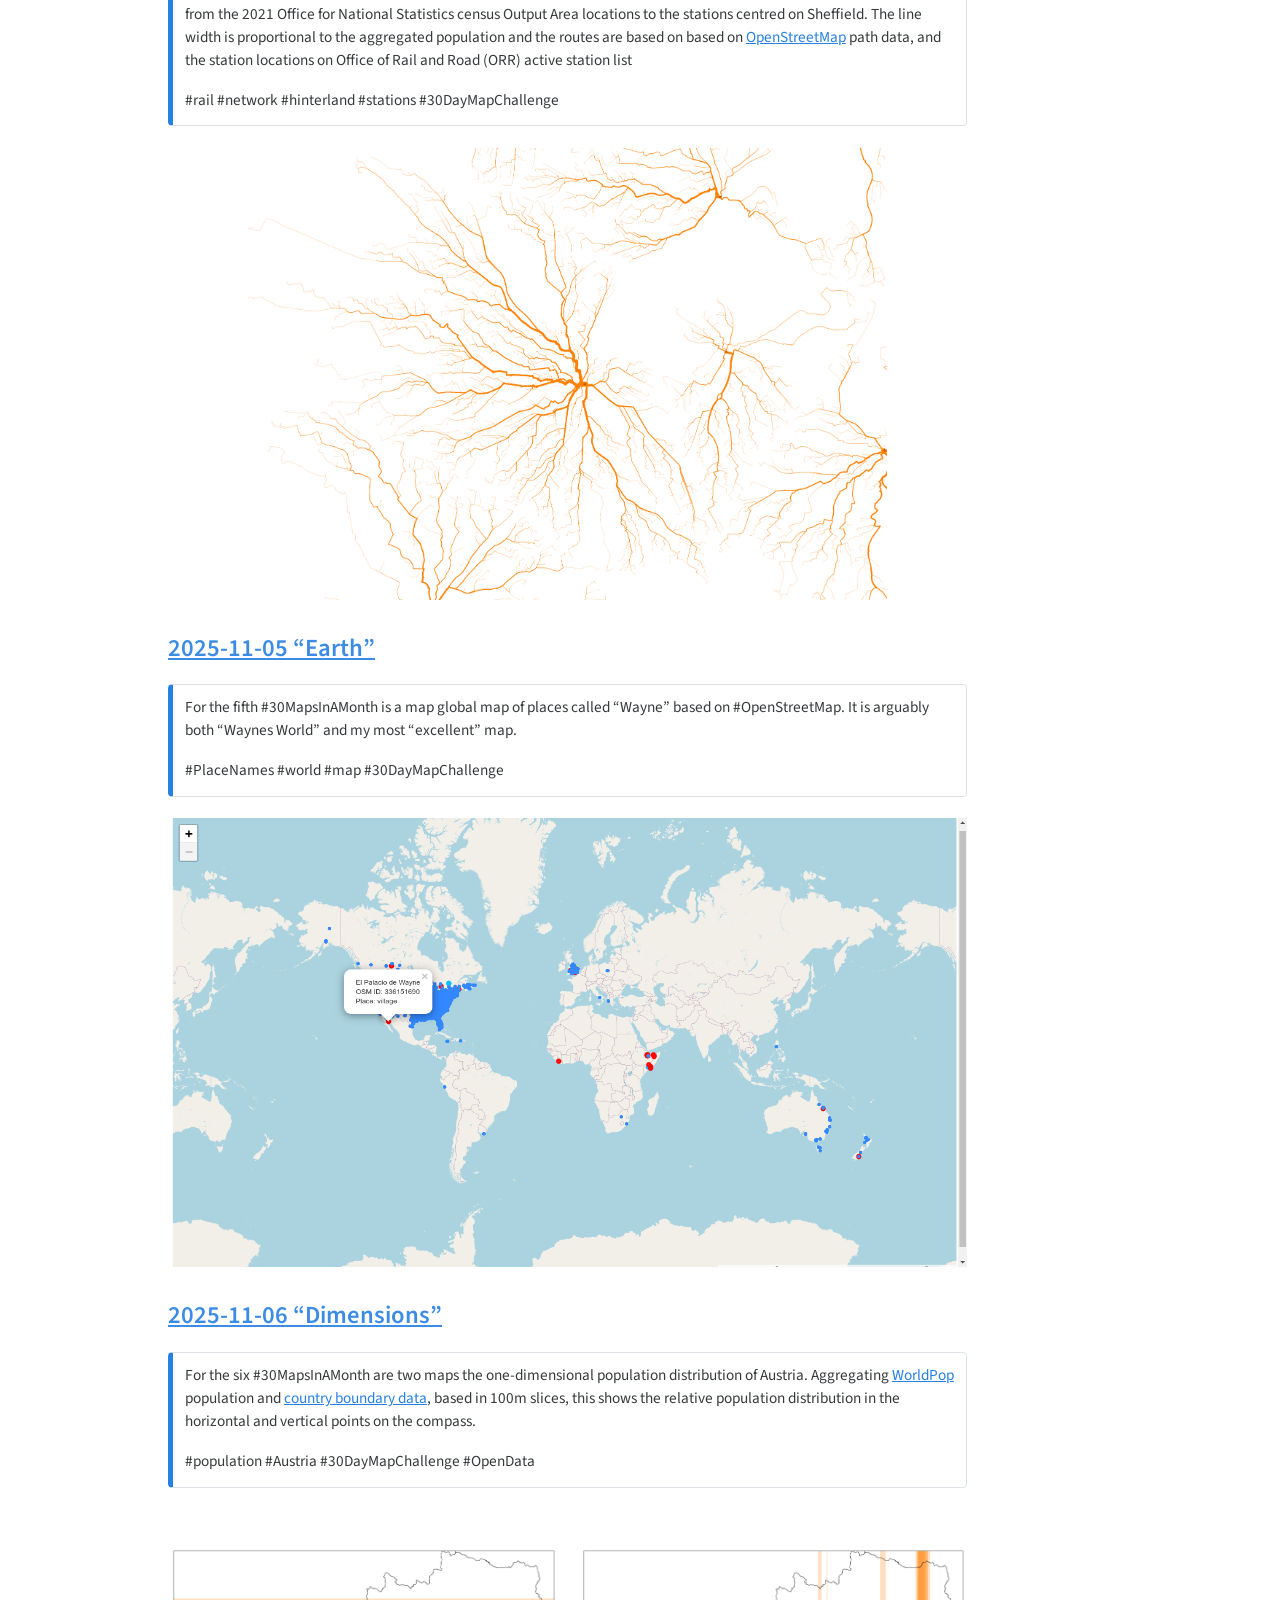
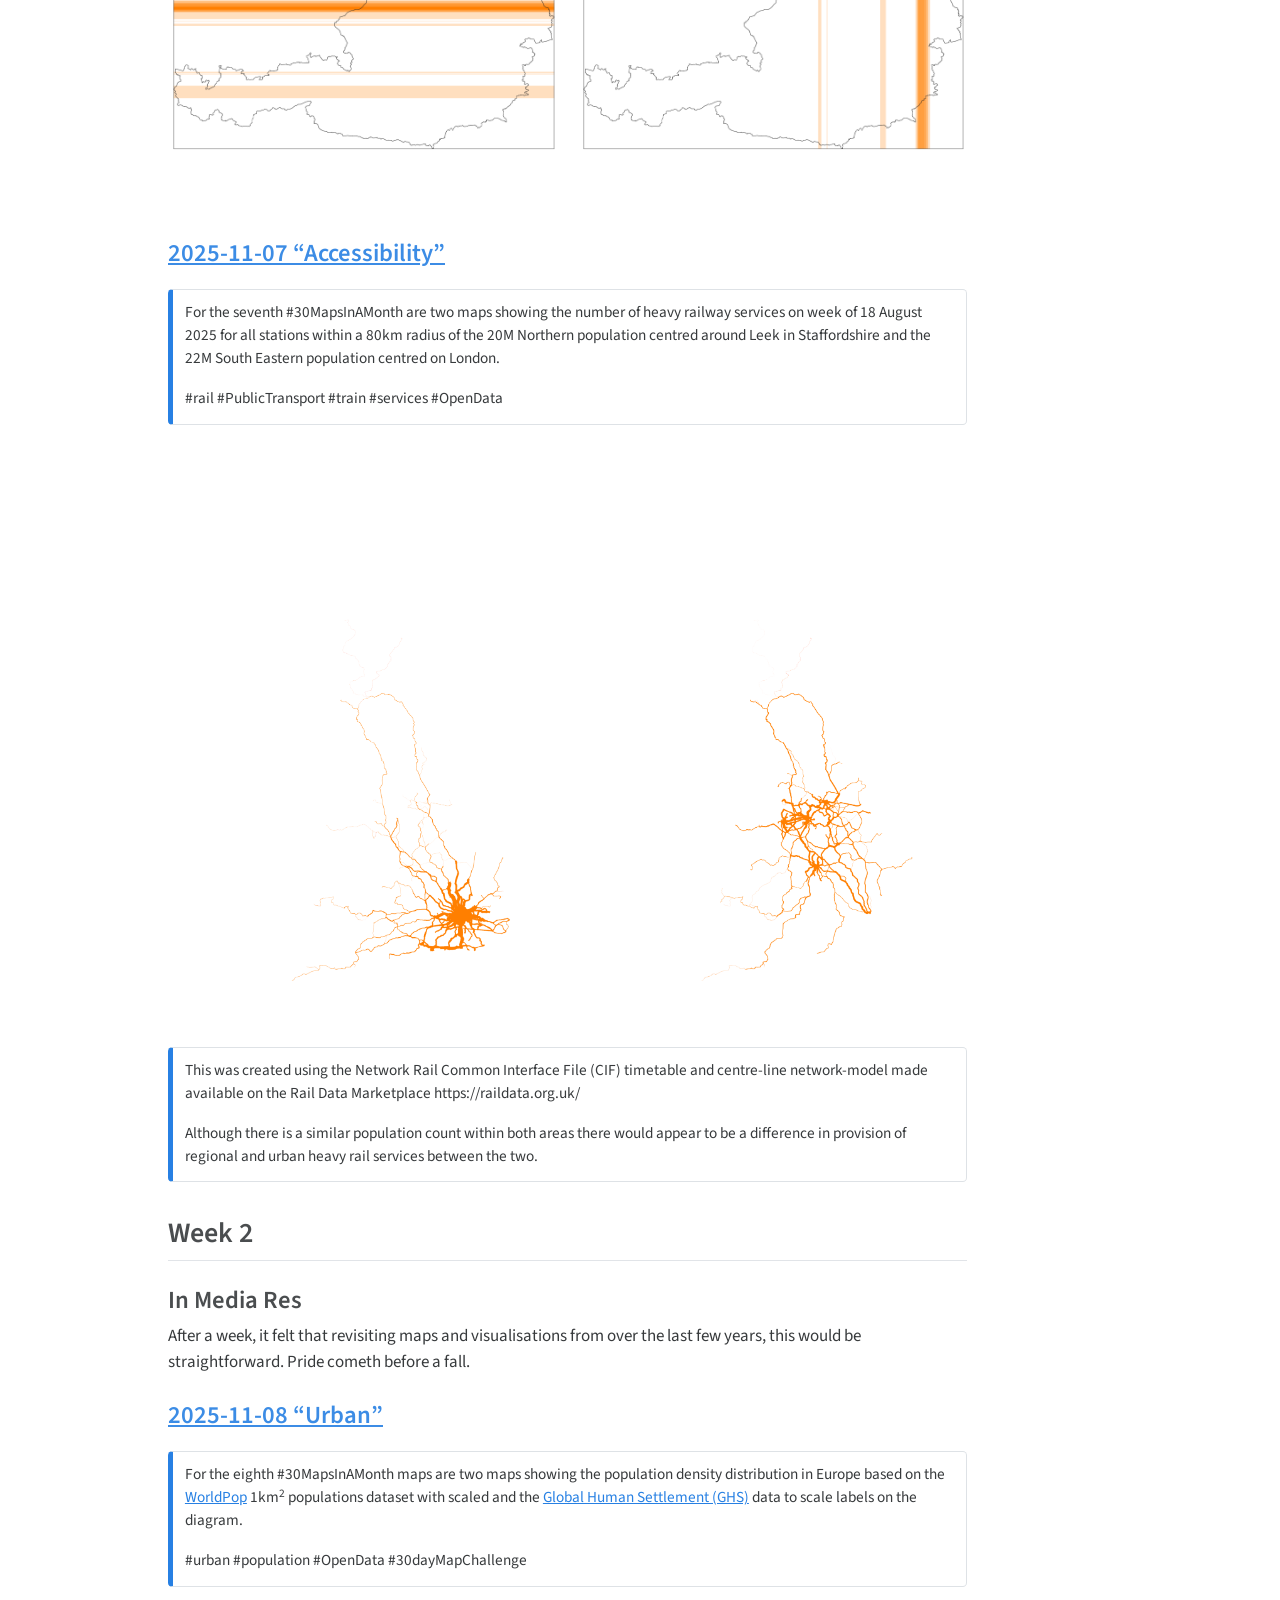
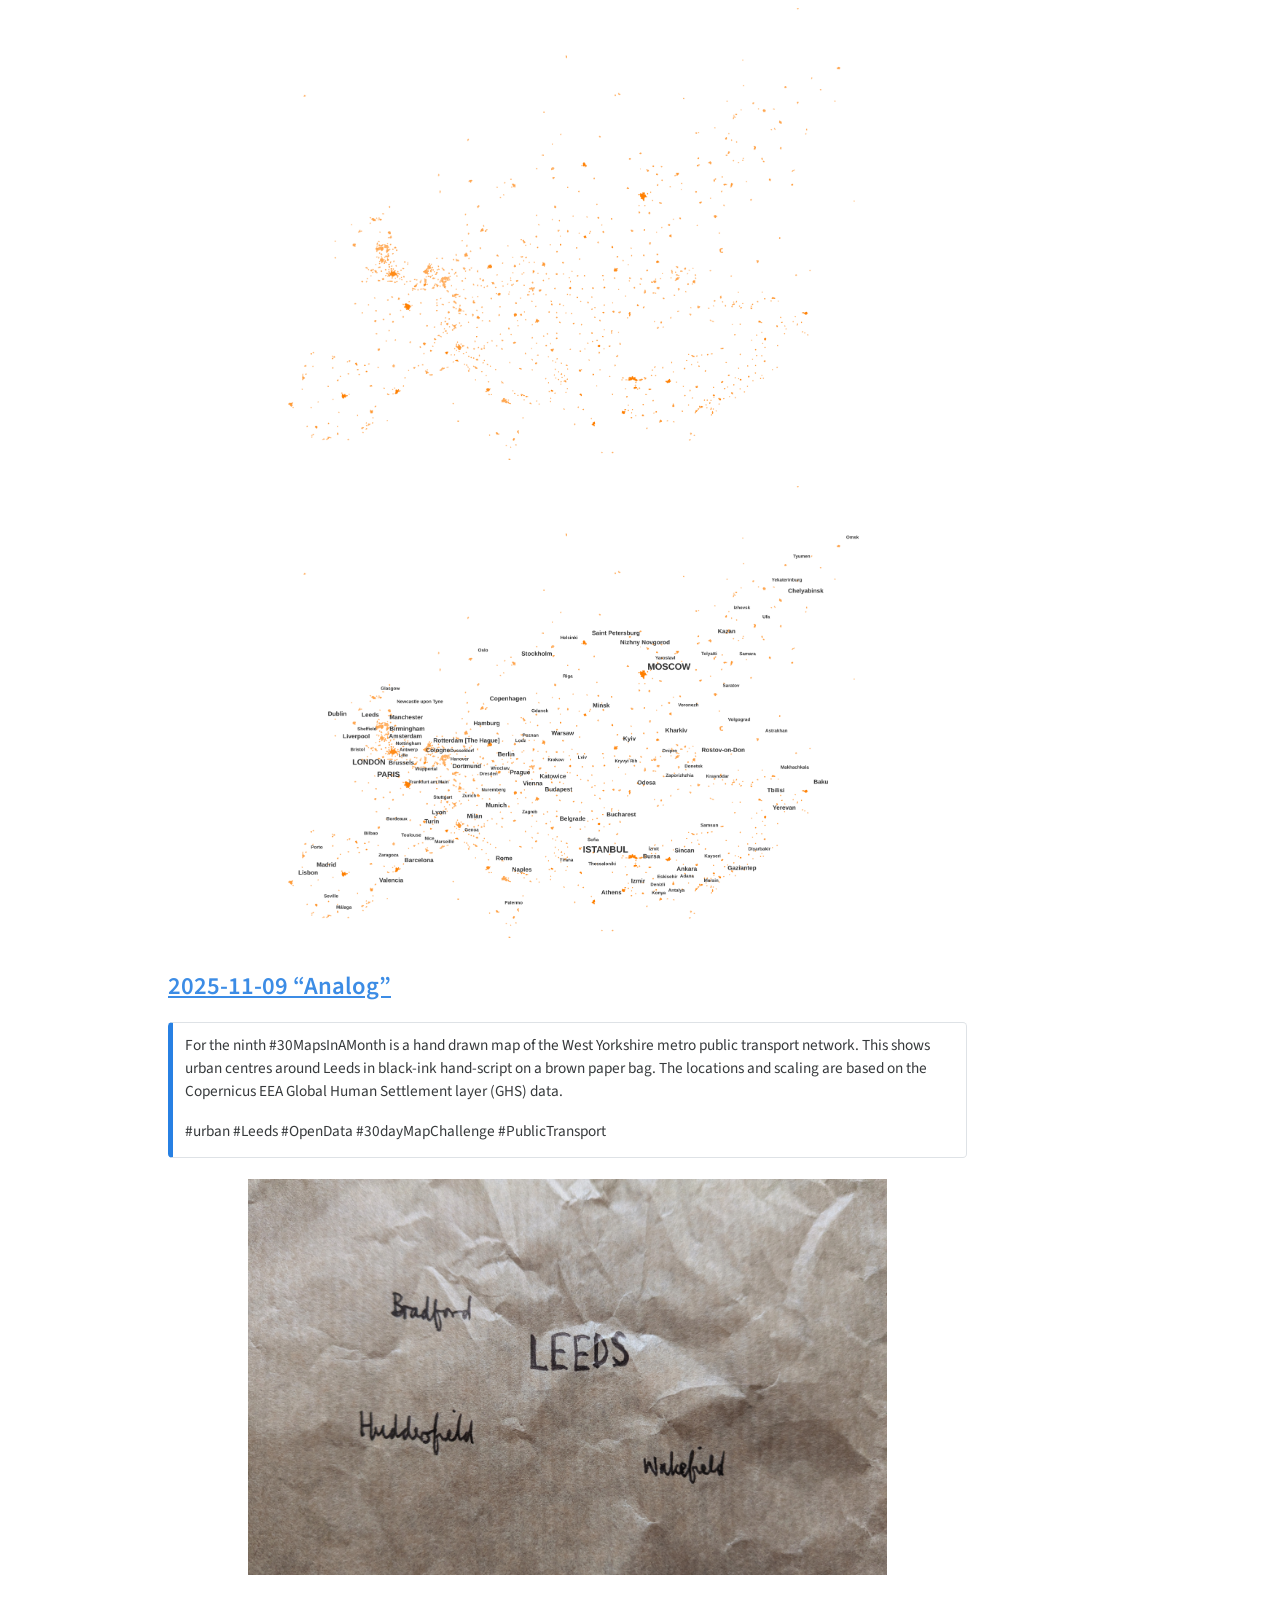
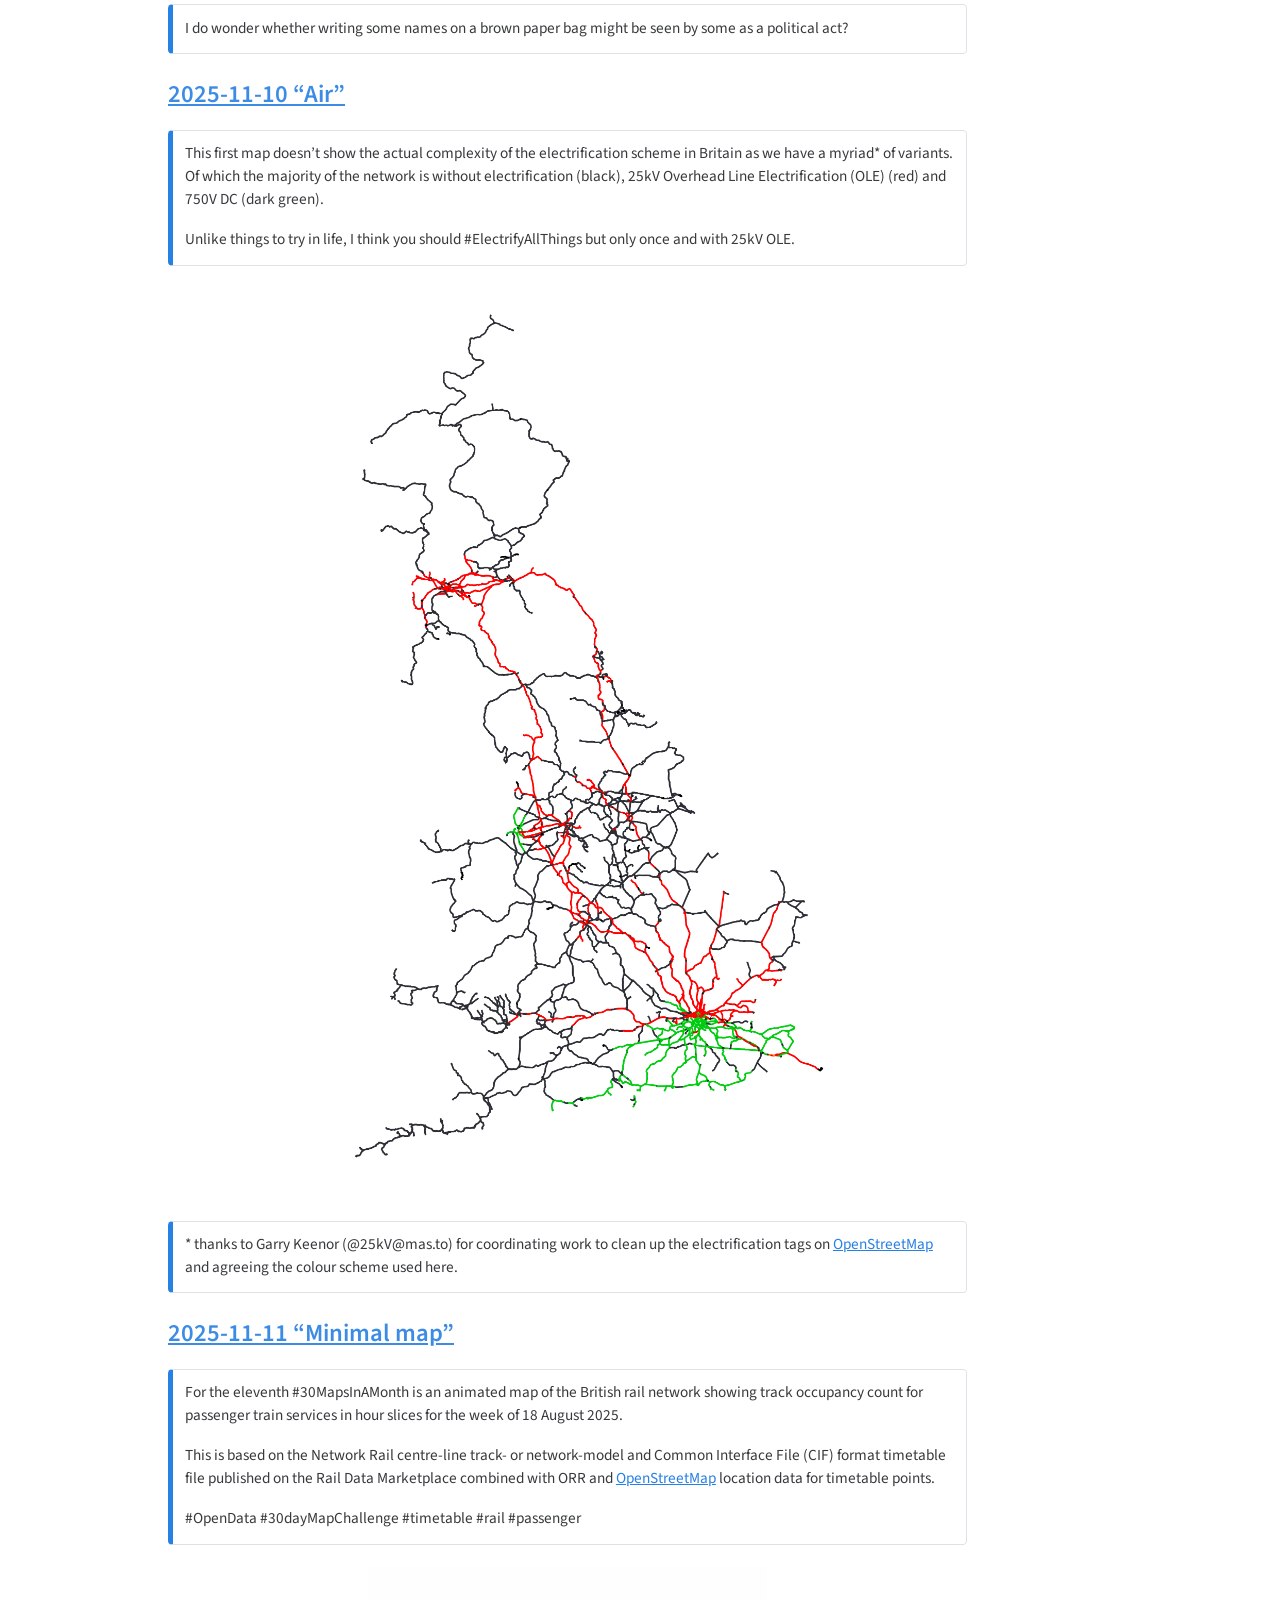
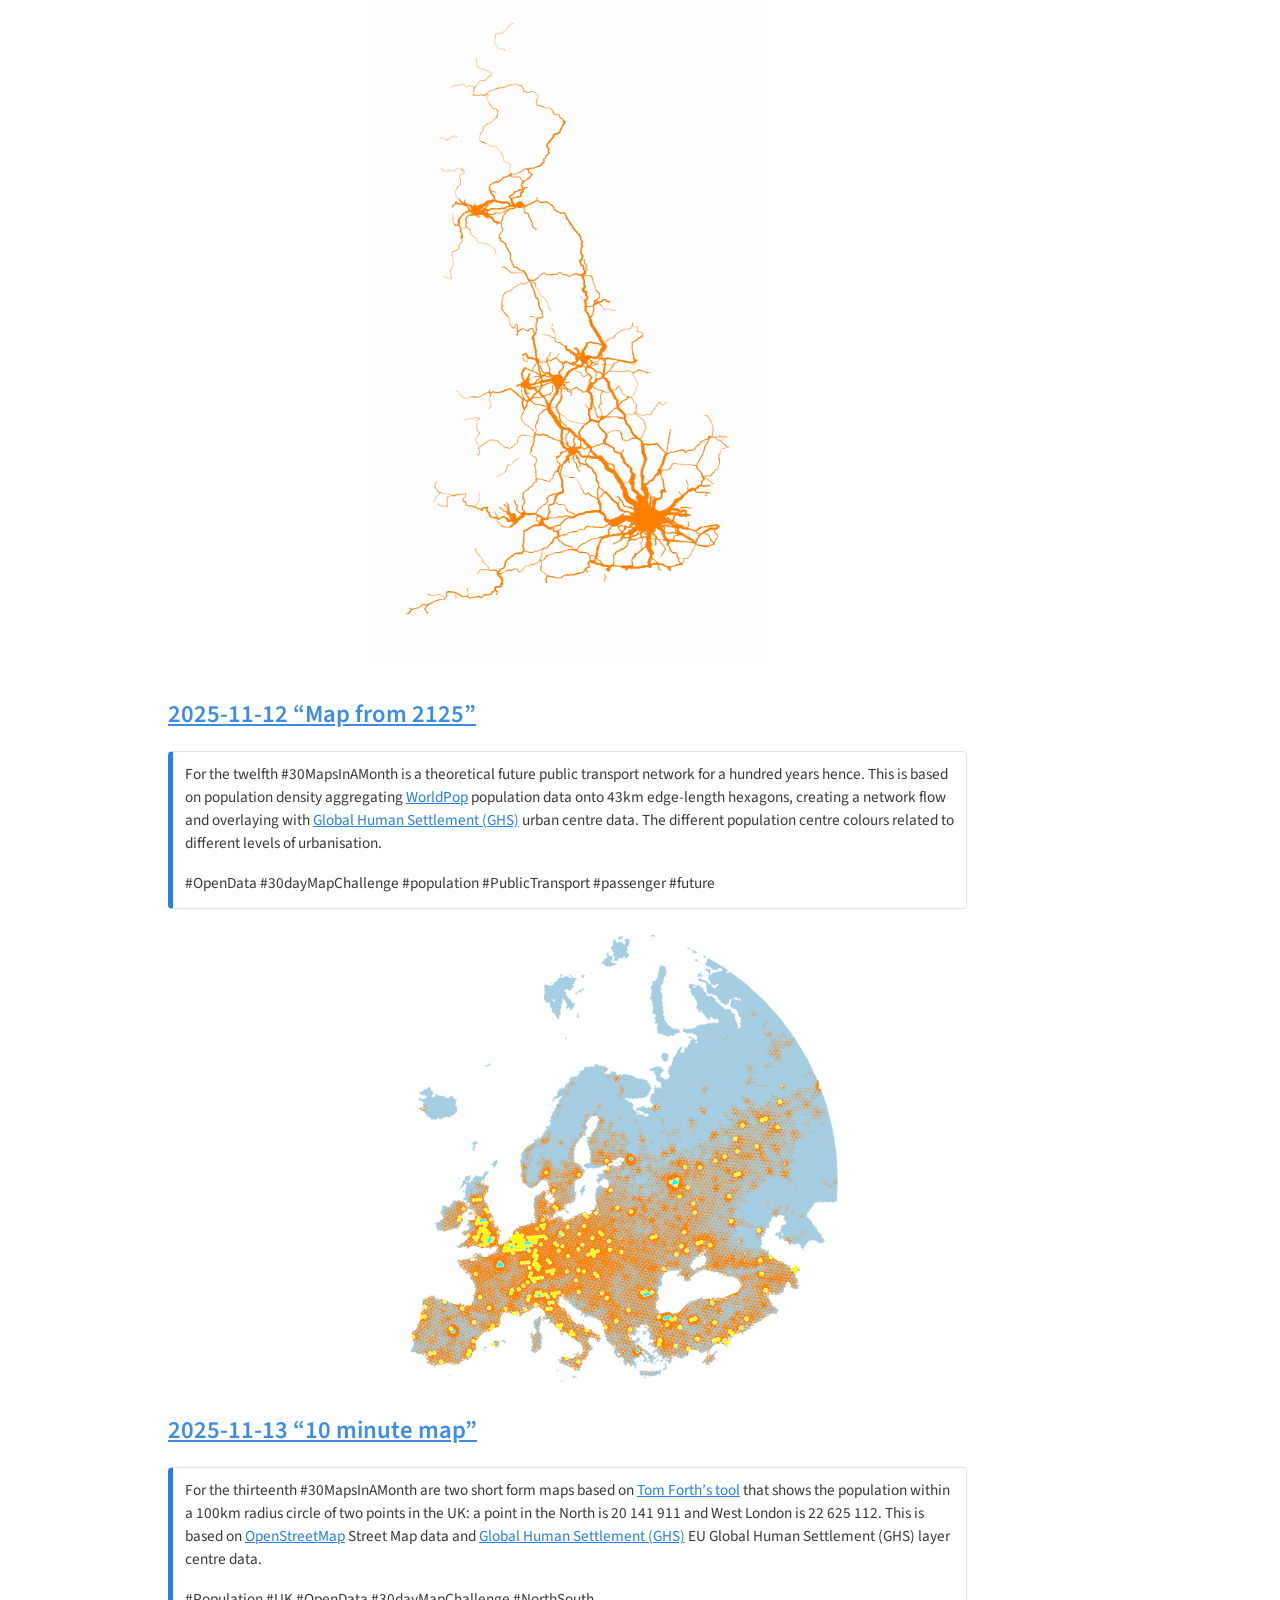
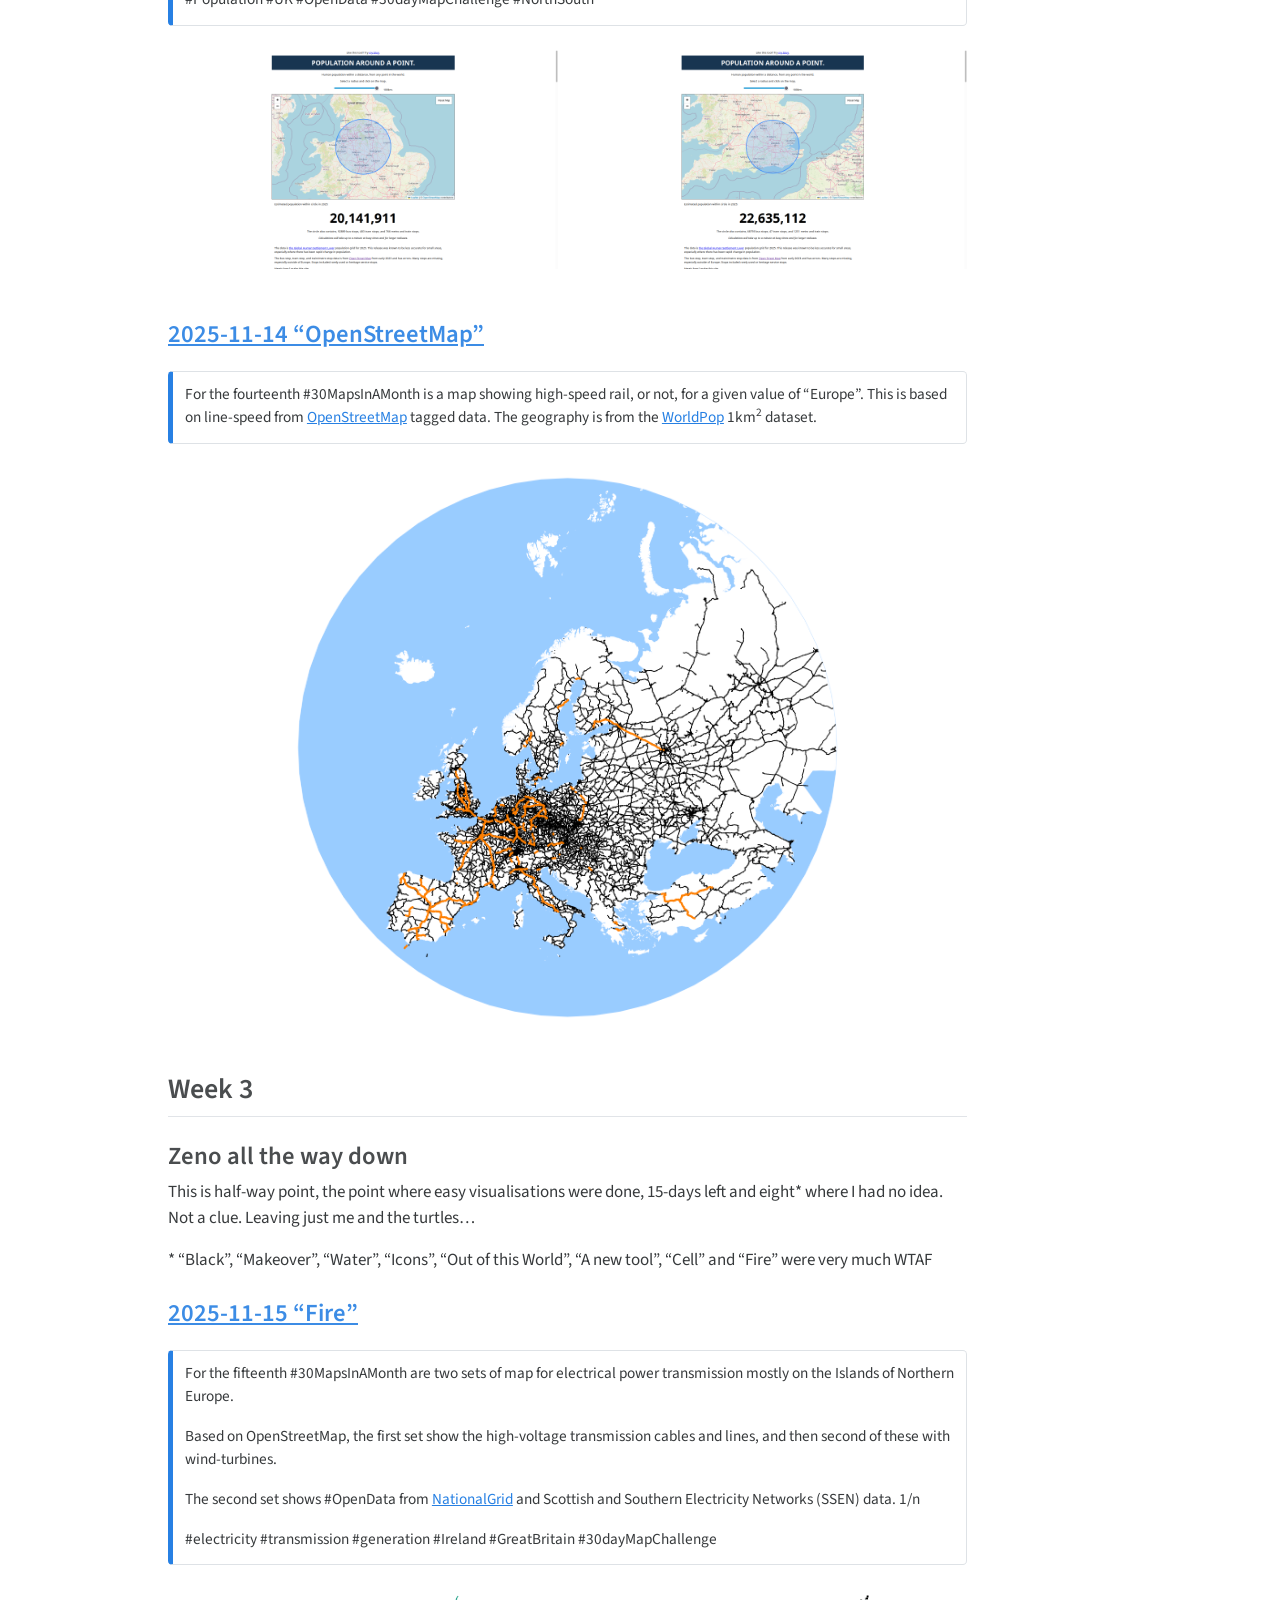
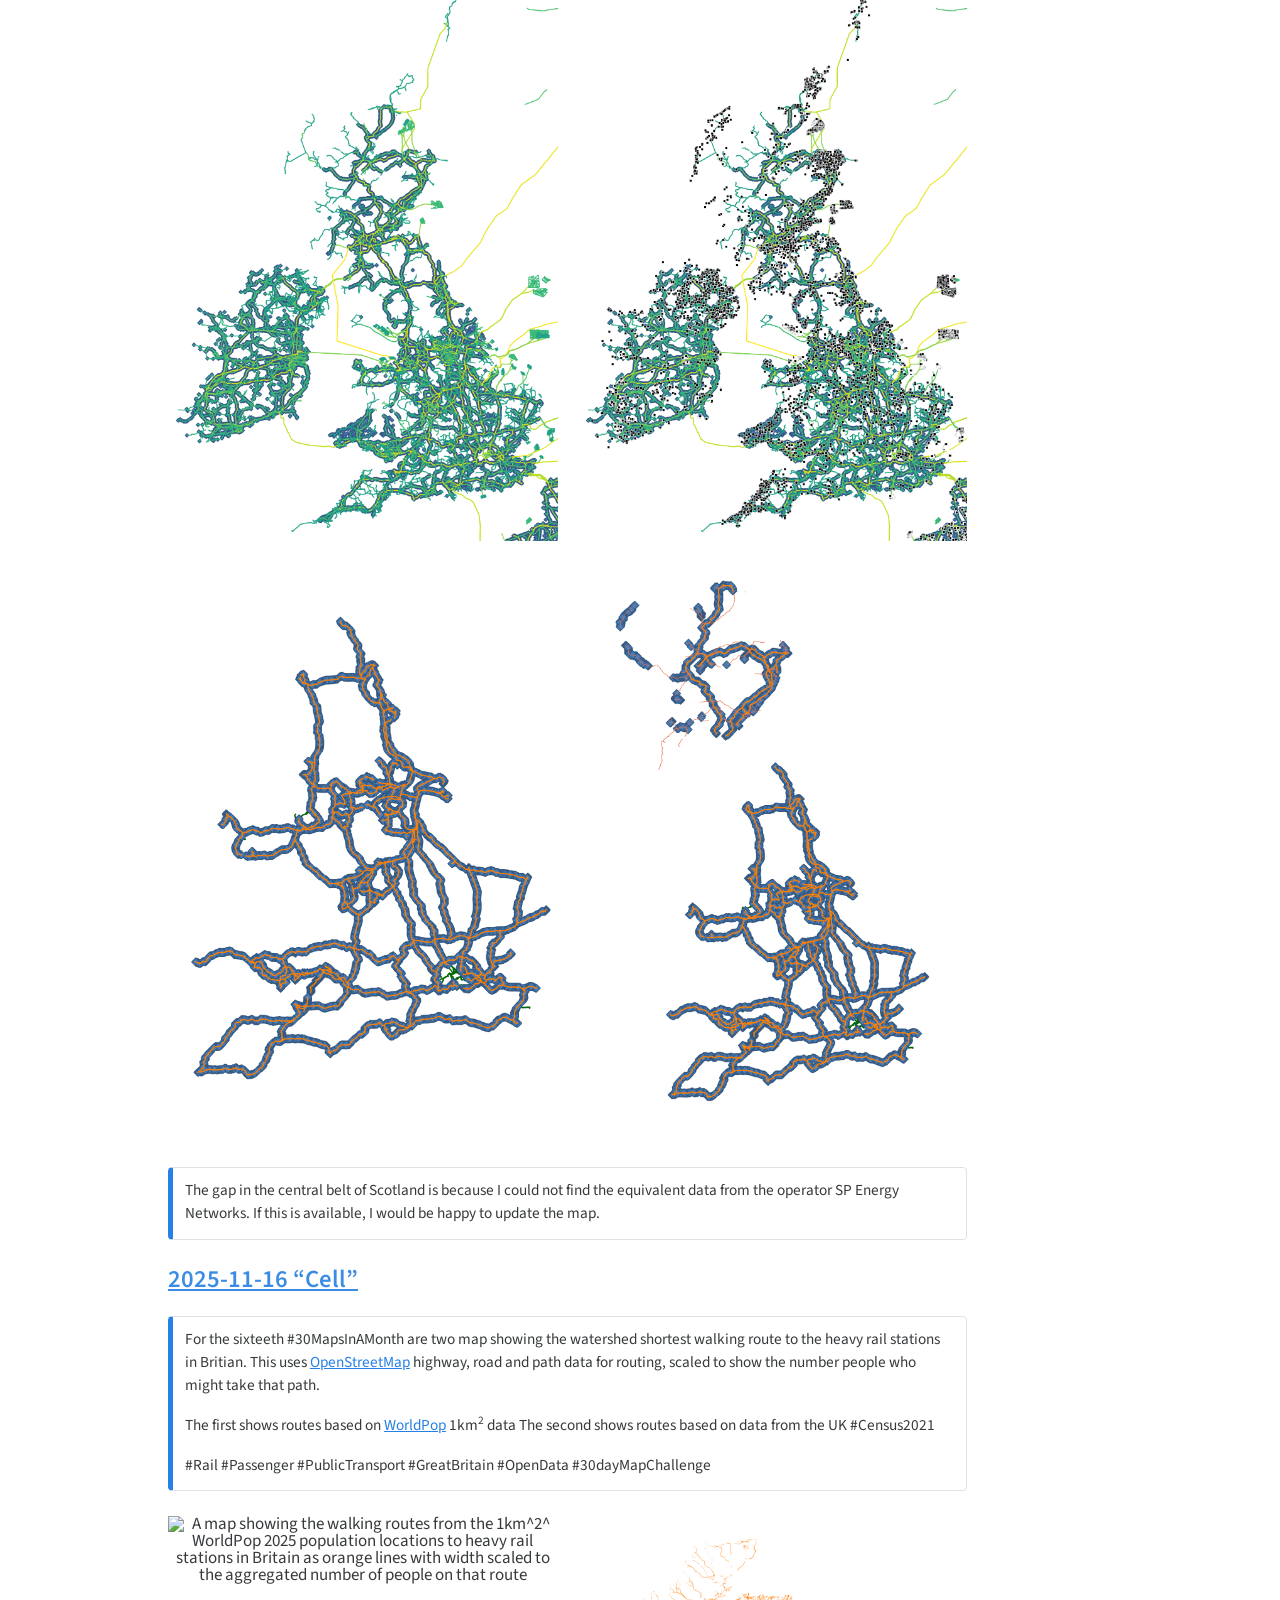
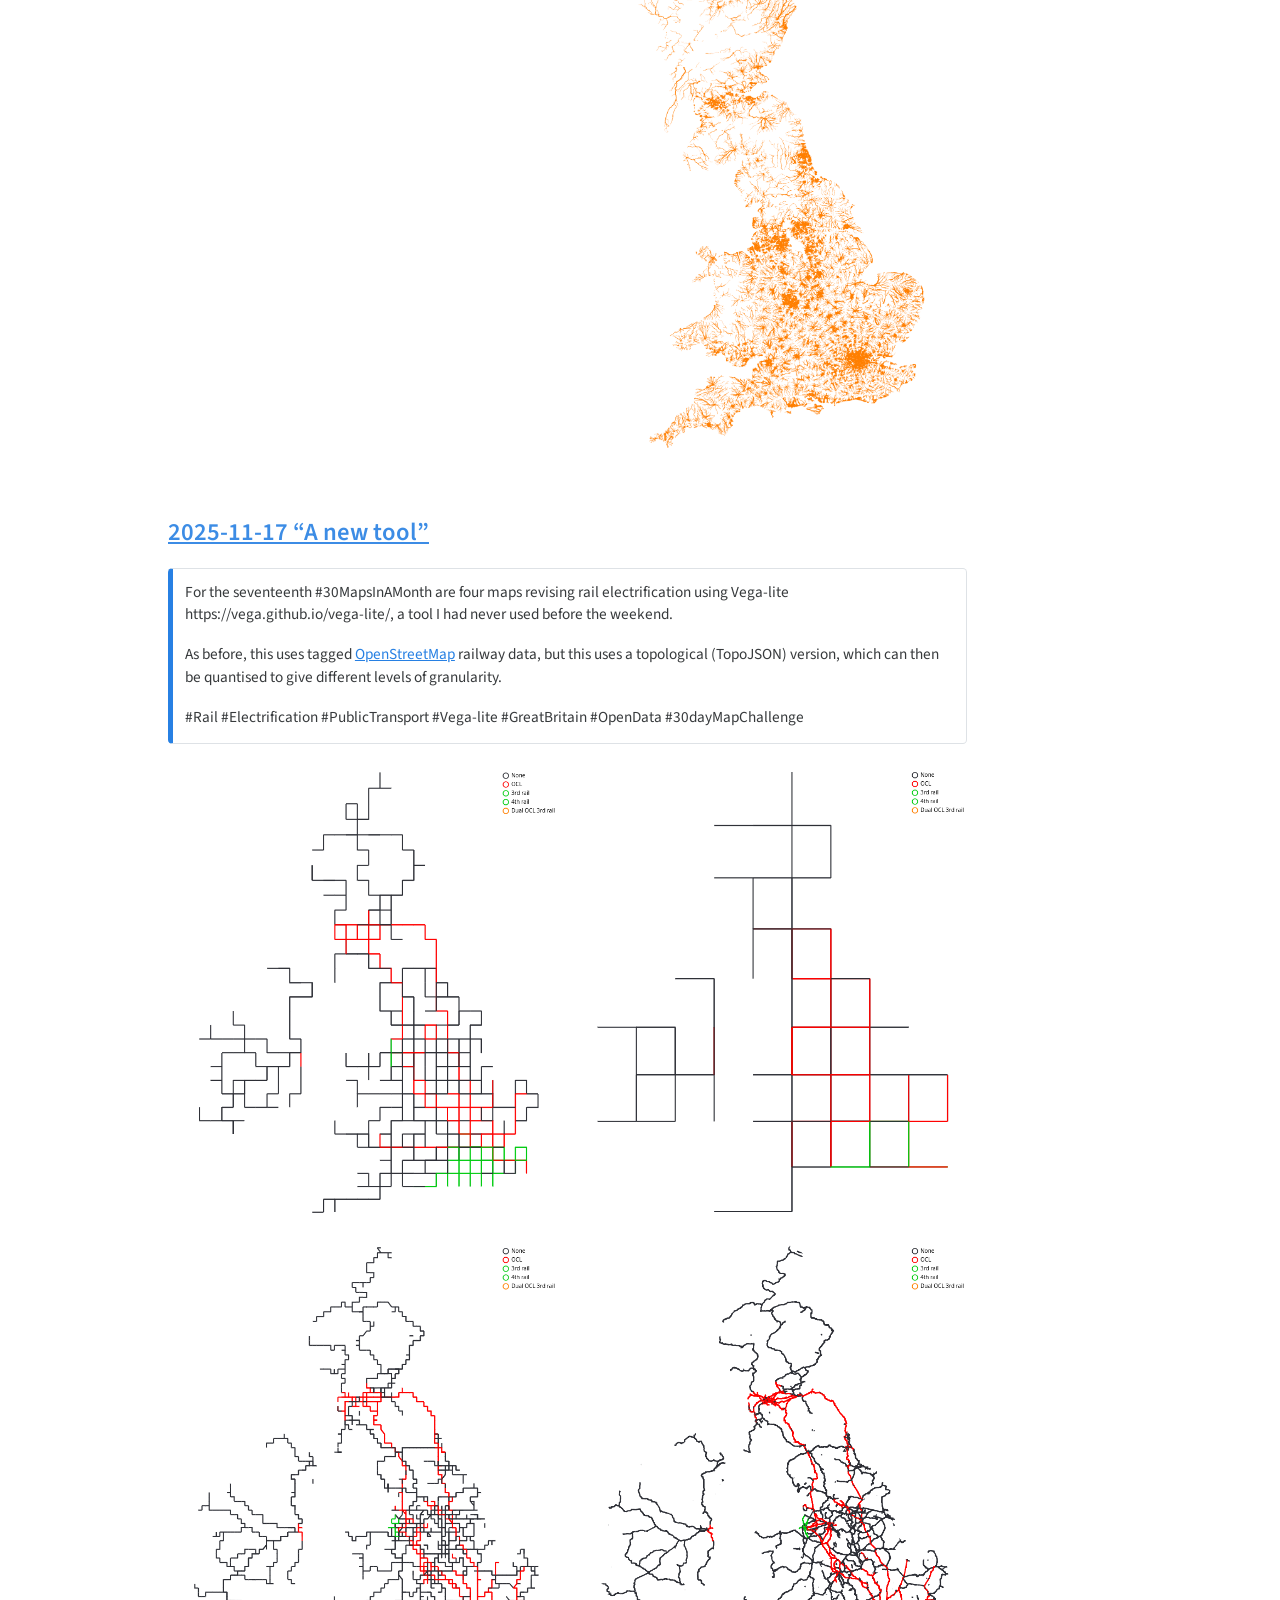
==== commit 140640ce: "Built site for gh-pages" ====
--- a/30daymapchallenge.html
+++ b/30daymapchallenge.html
@@ -98,6 +98,10 @@
   <li class="nav-item">
     <a class="nav-link" href="./Netzwerk.html" rel="" target="">
  <span class="menu-text">network visualisation</span></a>
+  </li>  
+  <li class="nav-item">
+    <a class="nav-link" href="./Vortrag.html" rel="" target="">
+ <span class="menu-text">talk pdf</span></a>
   </li>  
 </ul>
             <div class="quarto-navbar-tools ms-auto">
